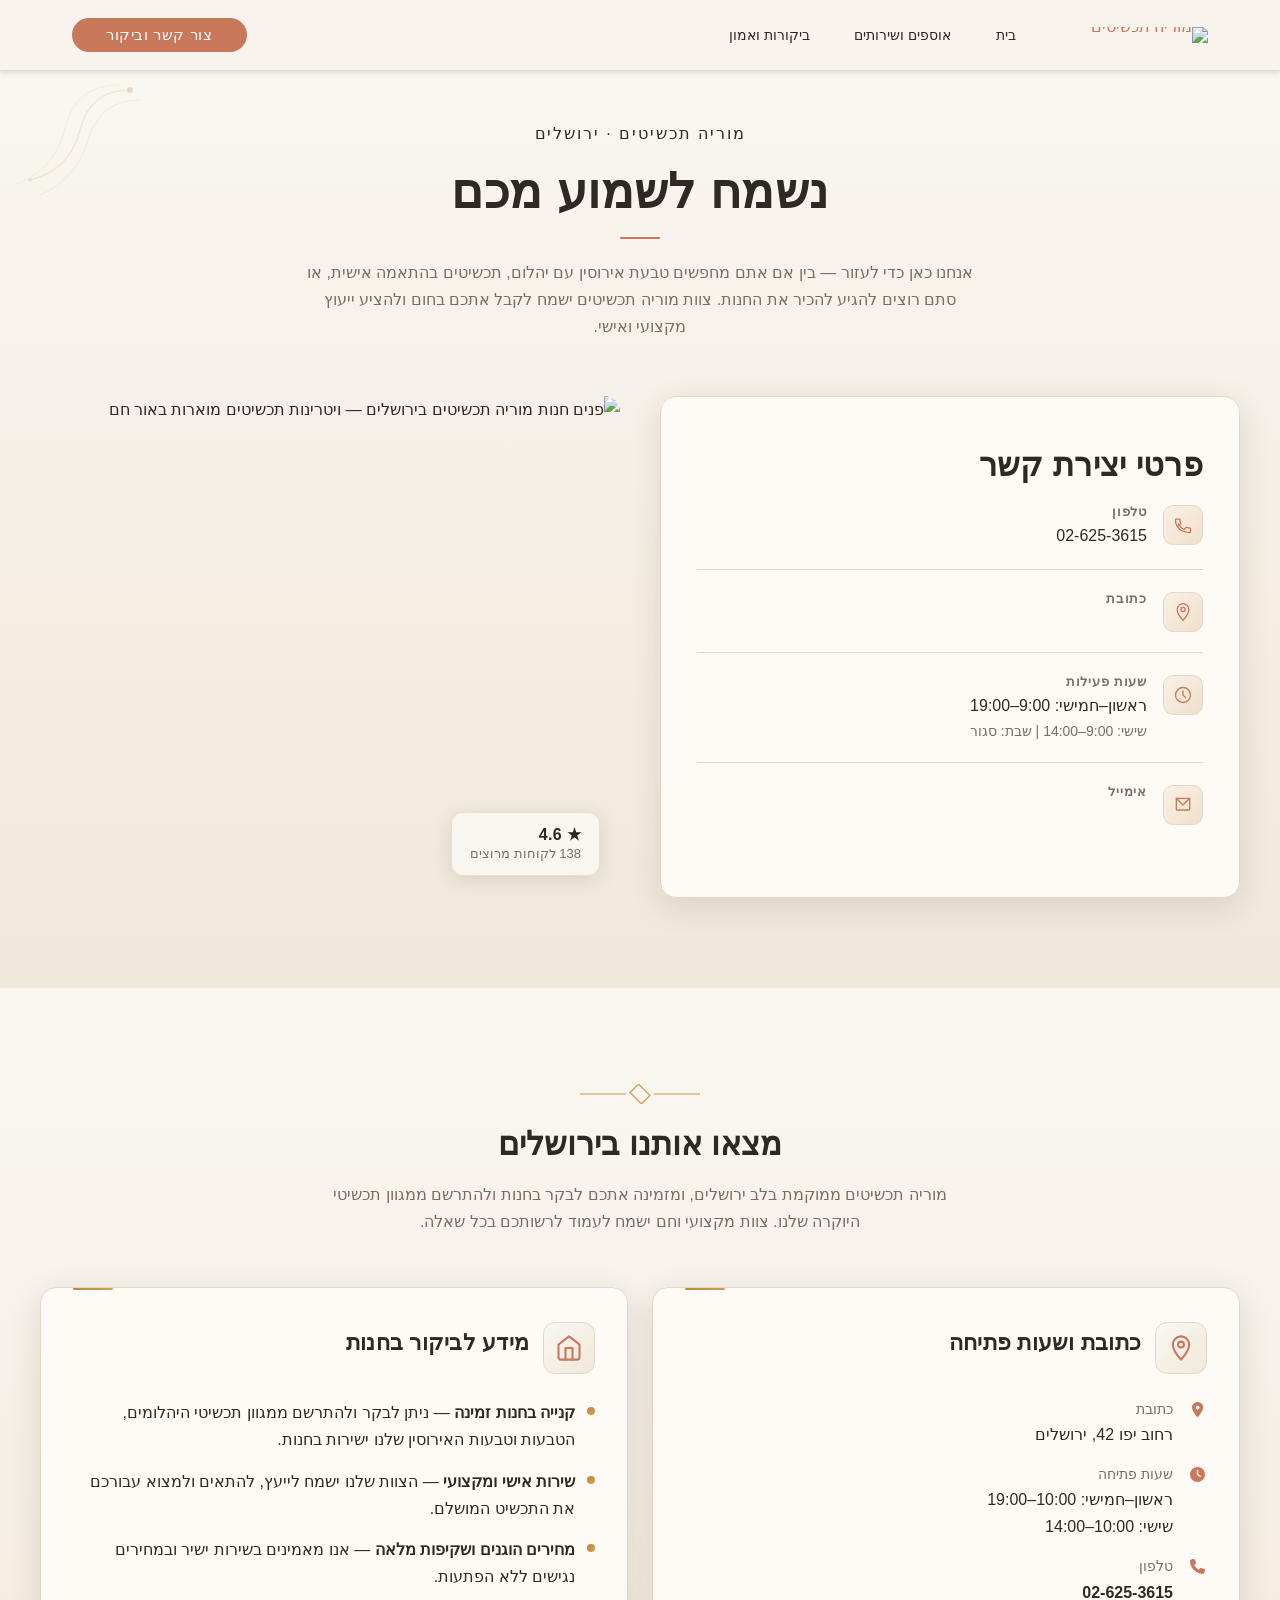
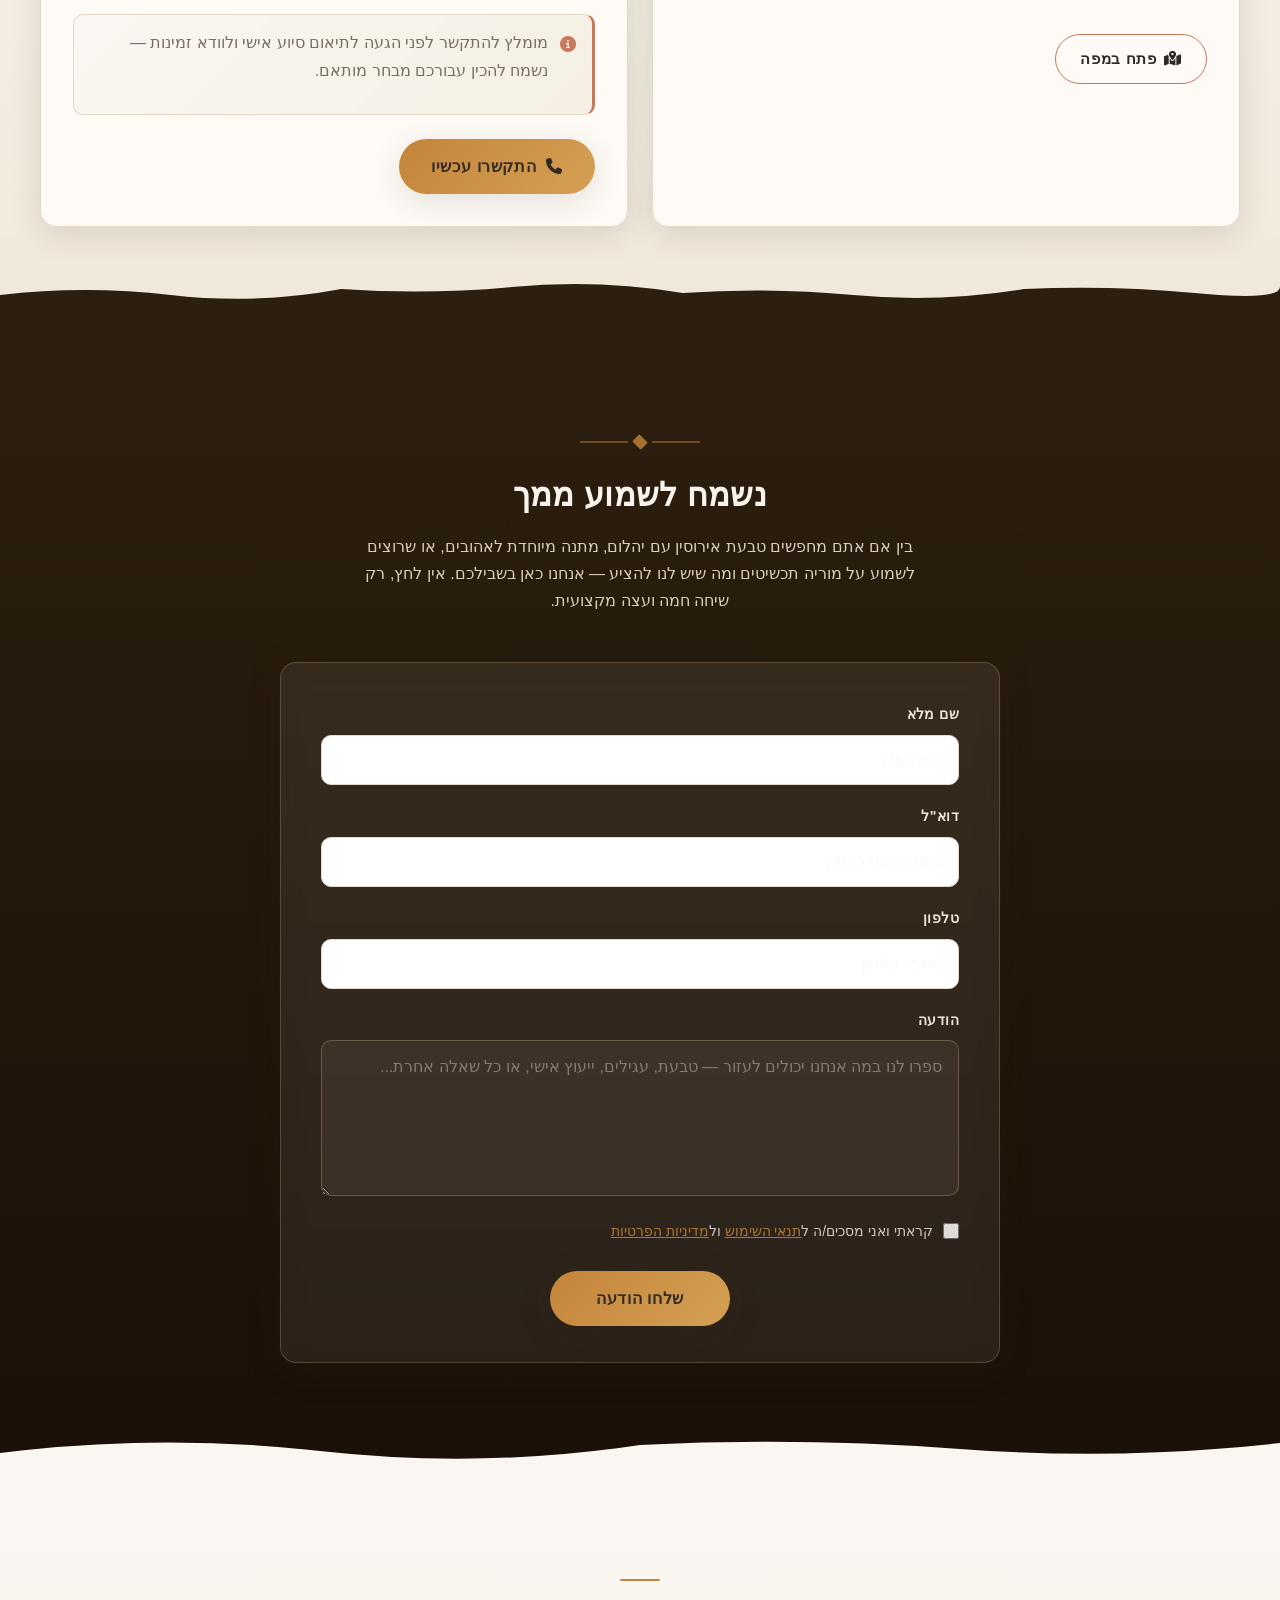
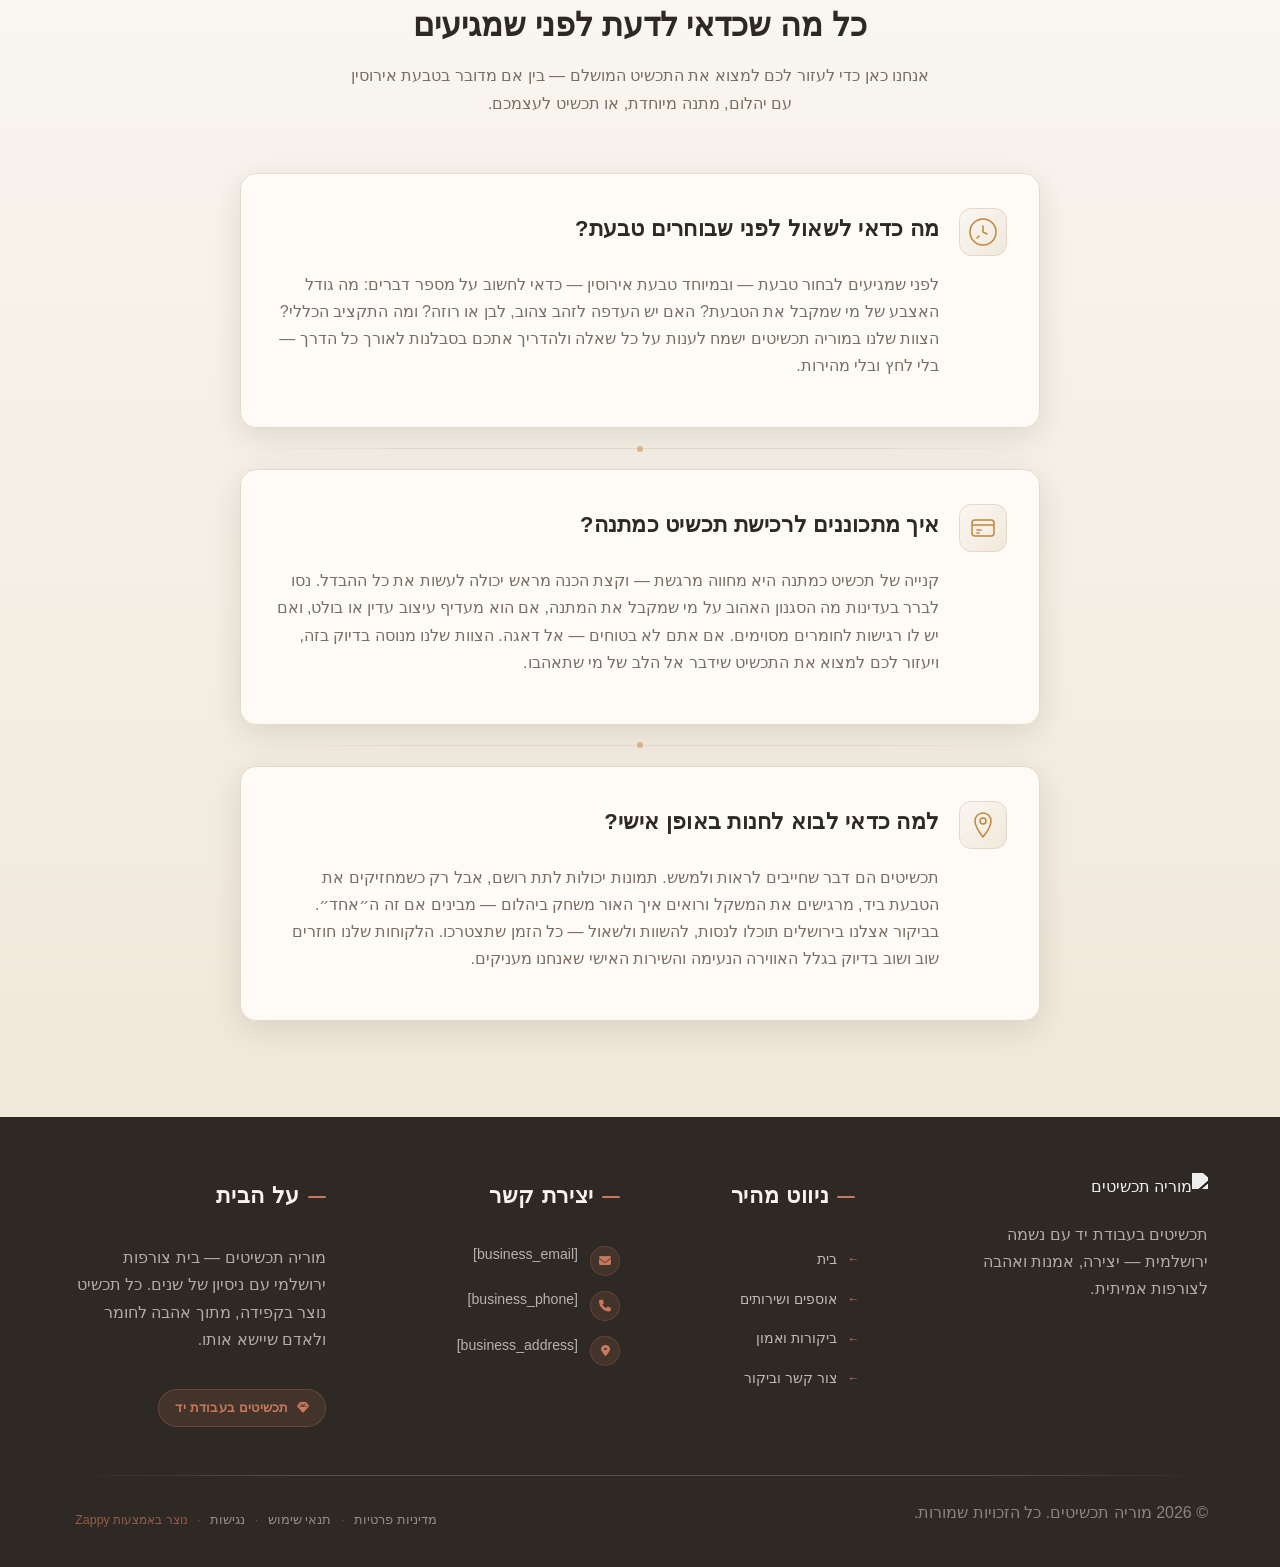
==== public/contact.html @ f74cef25 "Background sync: Progressive GitHub Sync" ====
<!doctype html><html dir="rtl" lang="he"><head><meta charset="UTF-8"><meta content="width=device-width,initial-scale=1" name="viewport"><meta content="index, follow" name="robots"><title>בואו להכיר אותנו — מוריה תכשיטים בירושלים מחכה לכם</title><meta content="מצאו אותנו בלב ירושלים ובואו לחוות שירות אישי וחם שרק מוריה תכשיטים יודעת לתת. צרו קשר לקביעת פגישה, שאלות על טבעות אירוסין עם יהלום או כל תכשיט בהתאמה אישית שחלמתם עליו." name="description"><meta content="צור קשר מוריה תכשיטים, חנות תכשיטים ירושלים, טבעות אירוסין עם יהלום, ביקור בחנות תכשיטים, מוריה תכשיטים" name="keywords"><link href="/assets/favicon.ico" rel="icon" type="image/x-icon"><link href="/assets/favicon-16x16.png" rel="icon" type="image/png" sizes="16x16"><link href="/assets/favicon-32x32.png" rel="icon" type="image/png" sizes="32x32"><link href="/assets/favicon-48x48.png" rel="icon" type="image/png" sizes="48x48"><link href="/assets/favicon-192x192.png" rel="icon" type="image/png" sizes="192x192"><link href="/assets/favicon-512x512.png" rel="icon" type="image/png" sizes="512x512"><link href="/assets/apple-touch-icon.png" rel="apple-touch-icon"><script>!function(){"use strict";var t="c2ff3dbb-0796-4b7d-b2b9-1e2165a55ee5",e="https://api.zappy5.com/api/analytics/track",a=18e5,n=2592e6,o=!0,i=!0,r=!0;var s=function(){var e="zappy_visitor_"+t,a=null;try{if(a=localStorage.getItem(e)){var o=JSON.parse(a),i=Date.now();if(i-o.created<n)return o.lastSeen=i,localStorage.setItem(e,JSON.stringify(o)),o.id}}catch(t){console.warn("Zappy Analytics: LocalStorage not available")}var r="zv_"+Date.now()+"_"+Math.random().toString(36).substr(2,9);try{localStorage.setItem(e,JSON.stringify({id:r,created:Date.now(),lastSeen:Date.now()}))}catch(t){}return r}(),c=function(){var e="zappy_session_"+t,n=null;try{if(n=sessionStorage.getItem(e)){var o=JSON.parse(n),i=Date.now();if(i-o.timestamp<a)return o.timestamp=i,sessionStorage.setItem(e,JSON.stringify(o)),o.id}}catch(t){console.warn("Zappy Analytics: SessionStorage not available")}var r="zs_"+Date.now()+"_"+Math.random().toString(36).substr(2,9);try{sessionStorage.setItem(e,JSON.stringify({id:r,timestamp:Date.now()}))}catch(t){}return r}();function l(a,n){n=n||{};var o={website_id:t,event_type:a,page_path:window.location.pathname,referrer:document.referrer||"direct",visitor_id:s,session_id:c,metadata:n};if(navigator.sendBeacon){var i=new Blob([JSON.stringify(o)],{type:"application/json"});navigator.sendBeacon(e,i)}else fetch(e,{method:"POST",headers:{"Content-Type":"application/json"},body:JSON.stringify(o),keepalive:!0}).catch(function(t){console.warn("Zappy Analytics: Failed to track event",t)})}o&&l("pageview",{title:document.title,url:window.location.href}),i&&document.addEventListener("click",function(t){var e=t.target;if("BUTTON"===e.tagName||e.closest("button")){var a="BUTTON"===e.tagName?e:e.closest("button");l("click",{element:"button",text:a.textContent.trim().substring(0,100),id:a.id||null,class:a.className||null})}else if("A"===e.tagName||e.closest("a")){var n="A"===e.tagName?e:e.closest("a");l("navigation",{element:"link",text:n.textContent.trim().substring(0,100),href:n.href,external:n.hostname!==window.location.hostname})}},!0),r&&document.addEventListener("submit",function(t){var e=t.target;l("form_submit",{form_id:e.id||null,form_name:e.name||null,form_action:e.action||null,form_method:e.method||"GET"})},!0);var d=Date.now();window.addEventListener("beforeunload",function(){l("page_unload",{time_on_page:Math.floor((Date.now()-d)/1e3),page_path:window.location.pathname})}),window.zappyAnalytics={track:l,getVisitorId:function(){return s},getSessionId:function(){return c}}}()</script><meta content="בואו להכיר אותנו — מוריה תכשיטים בירושלים מחכה לכם" property="og:title"><meta content="מצאו אותנו בלב ירושלים ובואו לחוות שירות אישי וחם שרק מוריה תכשיטים יודעת לתת. צרו קשר לקביעת פגישה, שאלות על טבעות אירוסין עם יהלום או כל תכשיט בהתאמה אישית שחלמתם עליו." property="og:description"><meta content="summary_large_image" name="twitter:card"><meta content="בואו להכיר אותנו — מוריה תכשיטים בירושלים מחכה לכם" name="twitter:title"><meta content="מצאו אותנו בלב ירושלים ובואו לחוות שירות אישי וחם שרק מוריה תכשיטים יודעת לתת. צרו קשר לקביעת פגישה, שאלות על טבעות אירוסין עם יהלום או כל תכשיט בהתאמה אישית שחלמתם עליו." name="twitter:description"><meta content="website" property="og:type"><meta content="he_IL" property="og:locale"><link href="https://cdnjs.cloudflare.com/ajax/libs/font-awesome/6.4.0/css/all.min.css" rel="stylesheet"><link href="/assets/favicon.ico" rel="icon" type="image/x-icon"><link href="/assets/favicon-16x16.png" rel="icon" type="image/png" sizes="16x16"><link href="/assets/favicon-32x32.png" rel="icon" type="image/png" sizes="32x32"><link href="/assets/favicon-48x48.png" rel="icon" type="image/png" sizes="48x48"><link href="/assets/favicon-192x192.png" rel="icon" type="image/png" sizes="192x192"><link href="/assets/favicon-512x512.png" rel="icon" type="image/png" sizes="512x512"><link href="/assets/apple-touch-icon.png" rel="apple-touch-icon"><link href="https://cdn.jsdelivr.net/npm/vanilla-cookieconsent@3/dist/cookieconsent.css" rel="stylesheet"><script src="https://cdn.jsdelivr.net/npm/vanilla-cookieconsent@3/dist/cookieconsent.umd.js"></script><script src="https://cdn.jsdelivr.net/gh/mickidum/acc_toolbar/acctoolbar/acctoolbar.min.js"></script><link href="/styles.css" rel="stylesheet"><style id="zappy-dropdown-submenu-styles">#navMenu li:has(.sub-menu),.nav-menu li:has(.sub-menu),.navbar li:has(.sub-menu),nav li:has(.sub-menu){position:relative}#navMenu .sub-menu,.nav-menu .sub-menu,.navbar .sub-menu,nav .sub-menu{display:block!important;position:absolute!important;top:100%;left:0;min-width:220px;background:#fff;border-radius:8px;box-shadow:0 8px 25px rgba(0,0,0,.15);padding:8px 0;opacity:0;visibility:hidden;transform:translateY(10px);transition:all .3s ease;z-index:1000;list-style:none;pointer-events:none}#navMenu li:hover>.sub-menu,.nav-menu li:hover>.sub-menu,.navbar li:hover>.sub-menu,nav li:hover>.sub-menu{opacity:1!important;visibility:visible!important;transform:translateY(0)!important;pointer-events:auto!important}.sub-menu li{list-style:none;margin:0;padding:0}.sub-menu a{display:block!important;padding:10px 16px!important;color:var(--text-dark,#333)!important;font-weight:500;text-decoration:none;white-space:nowrap;transition:background-color .2s}.sub-menu .zappy-nav-child>a{padding-left:28px!important;font-size:.9em!important;opacity:.85!important}[dir=rtl] .sub-menu .zappy-nav-child>a,html[lang=ar] .sub-menu .zappy-nav-child>a,html[lang=he] .sub-menu .zappy-nav-child>a{padding-left:10px!important;padding-right:28px!important}.sub-menu .zappy-nav-parent>a{font-weight:600!important}.sub-menu a:hover{background-color:#f5f5f5}[dir=rtl] .nav-menu .sub-menu,[dir=rtl] .navbar .sub-menu,[dir=rtl] nav .sub-menu,html[lang=ar] .nav-menu .sub-menu,html[lang=ar] .navbar .sub-menu,html[lang=ar] nav .sub-menu,html[lang=he] .nav-menu .sub-menu,html[lang=he] .navbar .sub-menu,html[lang=he] nav .sub-menu{left:auto!important;right:0!important}.sub-menu:empty,.sub-menu:not(:has(li)):not(:has(> a)),.sub-menu:not(:has(li:not(.zappy-hidden-menu-item))):not(:has(> a)){display:none!important;opacity:0!important;visibility:hidden!important;pointer-events:none!important}li:has(.menu-group-title):hover>.sub-menu{opacity:1!important;visibility:visible!important;transform:translateY(0)!important;pointer-events:auto!important}#navMenu>li>.menu-group-title,.nav-menu>li>.menu-group-title{display:inline-block;padding:.5rem 1rem;cursor:default;user-select:none}@media (max-width:768px){#navMenu .sub-menu,.nav-menu .sub-menu,.navbar .sub-menu,nav .sub-menu{position:static!important;transform:none!important;box-shadow:none!important;background:0 0!important;max-height:0;overflow:hidden;opacity:0;visibility:hidden;transition:max-height .3s ease,opacity .3s ease;padding:0!important;border-radius:0!important}#navMenu .sub-menu.mobile-expanded,.nav-menu .sub-menu.mobile-expanded,.navbar .sub-menu.mobile-expanded{max-height:none!important;overflow-y:visible!important;opacity:1!important;visibility:visible!important;padding:8px 0 8px 16px!important}[dir=rtl] .sub-menu.mobile-expanded,html[lang=he] .sub-menu.mobile-expanded{padding:8px 16px 8px 0!important}#navMenu li:hover>.sub-menu,.nav-menu li:hover>.sub-menu,.navbar li:hover>.sub-menu,nav li:hover>.sub-menu{opacity:0;visibility:hidden;pointer-events:none}#navMenu li>.sub-menu.mobile-expanded,.nav-menu li>.sub-menu.mobile-expanded,.navbar li>.sub-menu.mobile-expanded,nav li>.sub-menu.mobile-expanded{opacity:1!important;visibility:visible!important;pointer-events:auto!important}#navMenu li:has(.sub-menu),.nav-menu li:has(.sub-menu),.navbar li:has(.sub-menu),nav li:has(.sub-menu){display:flex!important;flex-wrap:wrap!important;align-items:center!important;position:relative!important;min-height:44px!important}#navMenu li:has(.sub-menu)>a,.nav-menu li:has(.sub-menu)>a,.navbar li:has(.sub-menu)>a,nav li:has(.sub-menu)>a{flex:1!important;min-width:0!important}#navMenu li:has(.sub-menu)>.menu-group-title,.nav-menu li:has(.sub-menu)>.menu-group-title,.navbar li:has(.sub-menu)>.menu-group-title,nav li:has(.sub-menu)>.menu-group-title{flex:1!important;min-width:0!important;padding:0!important;line-height:inherit!important}#navMenu li:has(.sub-menu)>.sub-menu,.nav-menu li:has(.sub-menu)>.sub-menu,.navbar li:has(.sub-menu)>.sub-menu,nav li:has(.sub-menu)>.sub-menu{flex-basis:100%!important;width:100%!important}#navMenu li:has(.sub-menu)>a [class*=arrow],#navMenu li:has(.sub-menu)>a [class*=chevron],.nav-menu li:has(.sub-menu)>a .fa-angle-down,.nav-menu li:has(.sub-menu)>a .fa-chevron-down,.nav-menu li:has(.sub-menu)>a [class*=arrow],.nav-menu li:has(.sub-menu)>a [class*=chevron],nav li:has(.sub-menu)>a [class*=arrow],nav li:has(.sub-menu)>a [class*=chevron]{display:none!important;visibility:hidden!important}.mobile-submenu-toggle{display:flex!important;align-items:center!important;justify-content:center!important;width:44px!important;height:auto!important;background:0 0!important;border:none!important;cursor:pointer!important;color:var(--text-dark)!important;position:static!important;flex-shrink:0!important;align-self:stretch!important;z-index:2!important;padding:0!important;margin:0!important}.mobile-submenu-toggle::after{content:''!important;width:0!important;height:0!important;border-left:6px solid transparent!important;border-right:6px solid transparent!important;border-top:7px solid currentColor!important;transition:transform .3s ease!important}.mobile-submenu-toggle.expanded::after{transform:rotate(180deg)!important}.sub-menu a{padding:10px 0!important;display:block!important;color:var(--text-dark)!important;white-space:normal!important}.sub-menu .zappy-nav-child>a{padding-left:28px!important;font-size:.9em!important;opacity:.85!important}[dir=rtl] .sub-menu .zappy-nav-child>a,html[lang=ar] .sub-menu .zappy-nav-child>a,html[lang=he] .sub-menu .zappy-nav-child>a{padding-left:0!important;padding-right:28px!important}.sub-menu .zappy-nav-parent>a{font-weight:600!important}#navMenu.active,.nav-menu.active{max-width:100vw!important;overflow-x:hidden!important;box-sizing:border-box!important}.navbar .sub-menu li a,.zappy-products-dropdown .sub-menu a,nav.navbar .sub-menu li a{color:var(--text-dark)!important}}@media (min-width:769px){.mobile-submenu-toggle{display:none!important}}</style><style id="zappy-widget-visibility">html[dir=rtl] .whatsapp-float{right:20px!important;left:auto!important}html:not([dir]) .whatsapp-float,html[dir=ltr] .whatsapp-float{left:20px!important;right:auto!important}html[dir=rtl] #mic-access-tool-general-button,html[dir=rtl] #mic-init-access-tool #mic-access-tool-general-button,html[dir=rtl] #mic-init-access-tool .mic-access-tool-general-button,html[dir=rtl] ._access-icon,html[dir=rtl] .mic-access-tool-general-button{left:20px!important;right:auto!important}html:not([dir]) #mic-access-tool-general-button,html:not([dir]) #mic-init-access-tool #mic-access-tool-general-button,html:not([dir]) #mic-init-access-tool .mic-access-tool-general-button,html:not([dir]) ._access-icon,html:not([dir]) .mic-access-tool-general-button,html[dir=ltr] #mic-access-tool-general-button,html[dir=ltr] #mic-init-access-tool #mic-access-tool-general-button,html[dir=ltr] #mic-init-access-tool .mic-access-tool-general-button,html[dir=ltr] ._access-icon,html[dir=ltr] .mic-access-tool-general-button{right:20px!important;left:auto!important}@media (max-width:768px){.whatsapp-float{display:flex!important}}@media (min-width:769px){.whatsapp-float{display:flex!important}}@media (max-width:768px){#mic-access-tool-general-button,#mic-init-access-tool #mic-access-tool-general-button,#mic-init-access-tool .mic-access-tool-general-button,._access-icon,.mic-access-tool-general-button{display:flex!important;visibility:visible!important;opacity:1!important;pointer-events:auto!important}#mic-access-tool-box.opened-mic-access-tool,#mic-init-access-tool #mic-access-tool-box.opened-mic-access-tool,.mic-access-tool-box.opened-mic-access-tool{visibility:visible!important;opacity:1!important;pointer-events:auto!important}}@media (min-width:769px){#mic-access-tool-general-button,#mic-init-access-tool #mic-access-tool-general-button,#mic-init-access-tool .mic-access-tool-general-button,._access-icon,.mic-access-tool-general-button{display:flex!important;visibility:visible!important;opacity:1!important;pointer-events:auto!important}#mic-access-tool-box.opened-mic-access-tool,#mic-init-access-tool #mic-access-tool-box.opened-mic-access-tool,.mic-access-tool-box.opened-mic-access-tool{visibility:visible!important;opacity:1!important;pointer-events:auto!important}}</style></head><body><nav class="navbar" dir="rtl"><button class="mobile-toggle" aria-label="Menu" id="mobileToggle"><svg viewBox="0 0 24 24" fill="none" height="24" width="24" class="hamburger-icon"><path d="M3 12h18M3 6h18M3 18h18" stroke="currentColor" stroke-width="2" stroke-linecap="round"></path></svg> <svg viewBox="0 0 24 24" fill="none" height="24" width="24" class="close-icon" style="display:none"><path d="M18 6L6 18M6 6l12 12" stroke="currentColor" stroke-width="2" stroke-linecap="round"></path></svg></button> <button class="phone-header-btn" aria-label="Call" data-phone="[business_phone]"><svg viewBox="0 0 24 24" fill="currentColor" height="20" width="20"><path d="M22 16.92v3a2 2 0 0 1-2.18 2 19.79 19.79 0 0 1-8.63-3.07 19.5 19.5 0 0 1-6-6 19.79 19.79 0 0 1-3.07-8.67A2 2 0 0 1 4.11 2h3a2 2 0 0 1 2 1.72 12.84 12.84 0 0 0 .7 2.81 2 2 0 0 1-.45 2.11L8.09 9.91a16 16 0 0 0 6 6l1.27-1.27a2 2 0 0 1 2.11-.45 12.84 12.84 0 0 0 2.81.7A2 2 0 0 1 22 16.92z"></path></svg></button><div class="nav-container"><div class="nav-right-group"><div class="nav-brand"><a href="/" class="logo-link"><img alt="מוריה תכשיטים" class="logo" src="/assets/site----------------image-1.webp"></a></div><ul class="nav-menu" id="navMenu"><li><a href="/">בית</a></li><li><a href="/collections-services">אוספים ושירותים</a></li><li><a href="/reviews-trust">ביקורות ואמון</a></li></ul></div><div class="nav-cta-container"><a href="/contact" class="nav-cta-btn">צור קשר וביקור</a></div></div></nav><script>window.addEventListener("load",function(){const e=document.querySelector(".navbar, nav, header");if(!e)return void console.log("[Navbar] Navbar element not found");let t=document.getElementById("mobileToggle")||document.querySelector(".mobile-toggle")||document.querySelector(".hamburger")||document.querySelector(".hamburger-menu")||document.querySelector(".menu-toggle")||document.querySelector(".burger-menu")||document.querySelector('[aria-label="Menu"]')||document.querySelector('[aria-label="תפריט"]');const n=document.querySelector(".phone-header-btn"),o=window.getComputedStyle(e);let r=o.backgroundColor;if(console.log("[Navbar] Initial navbar background:",r),"transparent"===r||"rgba(0, 0, 0, 0)"===r||r.startsWith("rgba")&&r.includes(", 0)")){const e=o.backgroundImage;if(e&&"none"!==e)console.log("[Navbar] Navbar has background image/gradient, using dark text"),r="rgb(240, 240, 240)";else{const e=window.getComputedStyle(document.body).backgroundColor;console.log("[Navbar] Navbar transparent, using body background:",e),r=e}}const a=r.match(/\d+/g);if(a&&a.length>=3){const e=(.299*parseInt(a[0])+.587*parseInt(a[1])+.114*parseInt(a[2]))/255;console.log("[Navbar] Mobile button colors preserved from Claude CSS (luminance:",e.toFixed(2)+")");const o=document.createElement("style");o.id="zappy-mobile-nav-fix";document.documentElement.lang;document.documentElement.dir,o.textContent='\n        /* Hide mobile buttons on desktop, show only on mobile */\n        @media (min-width: 769px) {\n          .mobile-toggle,\n          .phone-header-btn {\n            display: none !important;\n          }\n        }\n        \n        /* Show and position mobile buttons correctly on mobile */\n        @media (max-width: 768px) {\n          .navbar,\n          nav.navbar {\n            min-height: 70px !important;\n          }\n\n          .mobile-toggle,\n          .phone-header-btn {\n            position: absolute !important;\n            top: 0 !important;\n            bottom: 0 !important;\n            margin-top: auto !important;\n            margin-bottom: auto !important;\n            z-index: 1001 !important;\n            display: flex !important;\n            align-items: center !important;\n            justify-content: center !important;\n            width: 36px !important;\n            height: 36px !important;\n            border-radius: 50% !important;\n            border: none !important;\n            cursor: pointer !important;\n            padding: 6px !important;\n            background: none !important;\n            color: var(--nav-text, var(--text-dark)) !important;\n            touch-action: manipulation !important;\n            -webkit-tap-highlight-color: transparent !important;\n          }\n\n          html[data-zappy-site-type="ecommerce"] .phone-header-btn,\n          body[data-zappy-site-type="ecommerce"] .phone-header-btn,\n          html[data-zappy-site-type="ecommerce"] header .phone-header-btn,\n          html[data-zappy-site-type="ecommerce"] nav .phone-header-btn {\n            display: none !important;\n            visibility: hidden !important;\n            width: 0 !important;\n            height: 0 !important;\n            min-width: 0 !important;\n            overflow: hidden !important;\n          }\n          \n          /* LTR positioning (default): hamburger LEFT, phone RIGHT */\n          html:not([dir="rtl"]):not([lang="he"]):not([lang="ar"]) .mobile-toggle,\n          html[dir="ltr"] .mobile-toggle {\n            left: 12px !important;\n            right: auto !important;\n          }\n          html:not([dir="rtl"]):not([lang="he"]):not([lang="ar"]) .phone-header-btn,\n          html[dir="ltr"] .phone-header-btn {\n            right: 12px !important;\n            left: auto !important;\n          }\n          \n          /* RTL positioning: hamburger RIGHT, phone LEFT */\n          html[dir="rtl"] .mobile-toggle,\n          html[lang="he"] .mobile-toggle,\n          html[lang="ar"] .mobile-toggle {\n            right: 12px !important;\n            left: auto !important;\n          }\n          html[dir="rtl"] .phone-header-btn,\n          html[lang="he"] .phone-header-btn,\n          html[lang="ar"] .phone-header-btn {\n            left: 12px !important;\n            right: auto !important;\n          }\n          \n          /* CRITICAL: Ensure nav-container has min-height on mobile */\n          /* All children are positioned absolutely/fixed on mobile, so height:auto collapses to 0 */\n          .nav-container {\n            min-height: 70px !important;\n            position: relative !important;\n          }\n          \n          /* Ensure SVG icons are properly sized and inherit color */\n          .mobile-toggle svg,\n          .phone-header-btn svg {\n            width: 24px !important;\n            height: 24px !important;\n            /* Don\'t force display - let JavaScript control hamburger/close toggle */\n          }\n          \n          /* Reset nav-cta-container on mobile - remove desktop box-shadow/padding */\n          /* that creates a visible ghost box when CTA button is hidden */\n          .nav-cta-container {\n            box-shadow: none !important;\n            padding: 0 !important;\n          }\n          \n          /* Hide nav-cta-container entirely on mobile when there\'s no lang-switcher */\n          /* (only the CTA button is inside, and it\'s hidden on mobile) */\n          .nav-cta-container:not(:has(.lang-switcher)) {\n            display: none !important;\n          }\n          \n          /* CRITICAL: Prevent hero image fade gradient from bleeding over headline text */\n          /* The .image-fade-gradient has bottom: -30px (extends below parent) */\n          /* On mobile stacked layout, this overlaps the h1 text below the image */\n          .hero-image-column {\n            overflow: hidden !important;\n          }\n          .image-fade-gradient {\n            bottom: 0 !important;\n          }\n          \n          /* Hide desktop language switcher on mobile - hamburger menu handles it */\n          /* High specificity to override stored CSS */\n          .lang-switcher,\n          .nav-cta-container .lang-switcher,\n          .nav-container .lang-switcher,\n          .navbar .lang-switcher,\n          .navbar .nav-cta-container .lang-switcher {\n            display: none !important;\n          }\n        }\n      ';const r=document.getElementById("zappy-mobile-nav-fix");r&&r.remove(),document.head.appendChild(o),console.log("[Navbar] Critical CSS injected for mobile nav positioning");const i=window.innerWidth<=768;if(t){const e=t.querySelector(".hamburger-icon"),n=t.querySelector(".close-icon");e&&(e.style.setProperty("width","24px","important"),e.style.setProperty("height","24px","important"),e.style.setProperty("display","block","important")),n&&(n.style.setProperty("width","24px","important"),n.style.setProperty("height","24px","important"),n.style.setProperty("display","none","important")),i?(t.style.setProperty("position","absolute","important"),t.style.setProperty("top","0","important"),t.style.setProperty("bottom","0","important"),t.style.setProperty("margin-top","auto","important"),t.style.setProperty("margin-bottom","auto","important"),t.style.setProperty("z-index","1001","important"),t.style.removeProperty("left"),t.style.removeProperty("right"),console.log("[Navbar] Mobile toggle positioning applied (mobile viewport)")):(t.style.removeProperty("position"),t.style.removeProperty("top"),t.style.removeProperty("transform"),t.style.removeProperty("z-index"),t.style.removeProperty("left"),t.style.removeProperty("right"),console.log("[Navbar] Desktop viewport - cleared mobile toggle inline positioning"))}if(n){const e=n.querySelector("svg");e&&(e.style.width="24px",e.style.height="24px",e.setAttribute("width","24"),e.setAttribute("height","24")),i?(n.style.setProperty("position","absolute","important"),n.style.setProperty("top","0","important"),n.style.setProperty("bottom","0","important"),n.style.setProperty("margin-top","auto","important"),n.style.setProperty("margin-bottom","auto","important"),n.style.setProperty("z-index","1001","important"),n.style.removeProperty("left"),n.style.removeProperty("right"),console.log("[Navbar] Phone button positioning applied (mobile viewport)")):(n.style.removeProperty("position"),n.style.removeProperty("top"),n.style.removeProperty("transform"),n.style.removeProperty("z-index"),n.style.removeProperty("left"),n.style.removeProperty("right"),console.log("[Navbar] Desktop viewport - cleared phone button inline positioning"))}}else console.log("[Navbar] Could not parse background color:",r);t=document.getElementById("mobileToggle")||document.querySelector(".mobile-toggle")||document.querySelector(".hamburger")||document.querySelector(".hamburger-menu")||document.querySelector(".menu-toggle")||document.querySelector(".burger-menu")||document.querySelector('[aria-label="Menu"]')||document.querySelector('[aria-label="תפריט"]');const i=document.getElementById("navMenu")||document.querySelector(".nav-menu")||document.querySelector(".nav-links")||document.querySelector("nav ul:not(.submenu)");if(!t||!i)return void console.log("[Navbar] Mobile toggle or menu not found:",{toggle:!!t,menu:!!i});i.id||(i.id="navMenu"),console.log("[Navbar] Initializing mobile menu...");const l=t.cloneNode(!0);t.parentNode.replaceChild(l,t);var s=0;function p(e){var t=Date.now();t-s<300||(s=t,function(e){e.preventDefault(),e.stopPropagation();const t=l.querySelector(".hamburger-icon"),n=l.querySelector(".close-icon");i.classList.contains("active")?(i.classList.remove("active"),t&&t.style.setProperty("display","block","important"),n&&n.style.setProperty("display","none","important"),document.body.style.overflow="",console.log("[Navbar] Menu closed")):(i.classList.add("active"),t&&t.style.setProperty("display","none","important"),n&&n.style.setProperty("display","block","important"),document.body.style.overflow="hidden",console.log("[Navbar] Menu opened"))}(e))}l.addEventListener("click",p),l.addEventListener("touchend",p),i.querySelectorAll("a").forEach(function(e){e.addEventListener("click",function(){if("#"===this.getAttribute("href"))return;const e=l.querySelector(".hamburger-icon"),t=l.querySelector(".close-icon");i.classList.remove("active"),e&&e.style.setProperty("display","block","important"),t&&t.style.setProperty("display","none","important"),document.body.style.overflow="",console.log("[Navbar] Menu closed (link clicked)")})});var m=i.querySelectorAll(".dropdown-toggle");m.forEach(function(e){e.addEventListener("click",function(e){e.preventDefault(),e.stopPropagation();var t=this.closest(".nav-dropdown");t&&(t.parentNode.querySelectorAll(".nav-dropdown.open").forEach(function(e){e!==t&&e.classList.remove("open")}),t.classList.toggle("open"),console.log("[Navbar] Dropdown toggled:",t.classList.contains("open")?"open":"closed"))})}),document.addEventListener("click",function(e){e.target.closest(".nav-dropdown")||document.querySelectorAll(".nav-dropdown.open").forEach(function(e){e.classList.remove("open")})}),console.log("[Navbar] Dropdown handlers initialized for "+m.length+" dropdowns"),n&&n.addEventListener("click",function(){const e=document.querySelectorAll('a[href^="tel:"]'),t=e.length>0?e[0].getAttribute("href").replace("tel:",""):"[business_phone]";window.location.href="tel:"+t,console.log("[Navbar] Phone button clicked")}),console.log("[Navbar] Mobile menu initialized successfully")})</script><main><section class="contact-contact-intro-section" data-layout-spec="צור קשר וביקור-contact-intro" dir="rtl"><div class="ccis-corner-flourish" aria-hidden="true"><svg viewBox="0 0 140 140" fill="none" height="140" width="140" xmlns="http://www.w3.org/2000/svg" aria-hidden="true" data-no-icon-edit="true"><path d="M130,10 Q90,10 80,50 Q70,90 30,100" stroke="#D4A055" stroke-width="1.5" fill="none" opacity="0.18"></path><path d="M120,5 Q75,5 65,48 Q55,90 15,105" stroke="#D4A055" stroke-width="1" fill="none" opacity="0.12"></path><path d="M140,20 Q100,20 88,60 Q76,100 40,115" stroke="#C4843A" stroke-width="1" fill="none" opacity="0.1"></path><circle cx="130" cy="10" r="3" fill="#C4843A" opacity="0.25"></circle><circle cx="30" cy="100" r="2" fill="#D4A055" opacity="0.2"></circle></svg></div><div class="ccis-container"><div class="ccis-header"><p class="ccis-label">מוריה תכשיטים · ירושלים</p><h1 class="ccis-title">נשמח לשמוע מכם</h1><div class="ccis-accent-bar" aria-hidden="true"></div><p class="ccis-subtitle">אנחנו כאן כדי לעזור — בין אם אתם מחפשים טבעת אירוסין עם יהלום, תכשיטים בהתאמה אישית, או סתם רוצים להגיע להכיר את החנות. צוות מוריה תכשיטים ישמח לקבל אתכם בחום ולהציע ייעוץ מקצועי ואישי.</p></div><div class="ccis-two-col"><div class="ccis-info-card"><h2 class="ccis-info-title">פרטי יצירת קשר</h2><ul class="ccis-contact-list"><li class="ccis-contact-item"><span class="ccis-icon-wrap" aria-hidden="true"><svg viewBox="0 0 24 24" fill="none" height="20" width="20" xmlns="http://www.w3.org/2000/svg" data-element-type="icon" data-icon-type="svg"><path d="M6.62 10.79a15.05 15.05 0 006.59 6.59l2.2-2.2a1 1 0 011.01-.24 11.47 11.47 0 003.58.57 1 1 0 011 1V20a1 1 0 01-1 1C9.61 21 3 14.39 3 6a1 1 0 011-1h3.5a1 1 0 011 1c0 1.25.2 2.45.57 3.58a1 1 0 01-.25 1.01l-2.2 2.2z" stroke="currentColor" stroke-width="1.6" stroke-linecap="round" stroke-linejoin="round"></path></svg></span><div class="ccis-contact-content"><span class="ccis-contact-label">טלפון</span> <a href="tel:026253615" class="ccis-contact-value">02-625-3615</a></div></li><li class="ccis-contact-item"><span class="ccis-icon-wrap" aria-hidden="true"><svg viewBox="0 0 24 24" fill="none" height="20" width="20" xmlns="http://www.w3.org/2000/svg" data-element-type="icon" data-icon-type="svg"><path d="M12 2C8.13 2 5 5.13 5 9c0 5.25 7 13 7 13s7-7.75 7-13c0-3.87-3.13-7-7-7z" stroke="currentColor" stroke-width="1.6" stroke-linecap="round" stroke-linejoin="round"></path><circle cx="12" cy="9" r="2.5" stroke="currentColor" stroke-width="1.6"></circle></svg></span><div class="ccis-contact-content"><span class="ccis-contact-label">כתובת</span></div></li><li class="ccis-contact-item"><span class="ccis-icon-wrap" aria-hidden="true"><svg viewBox="0 0 24 24" fill="none" height="20" width="20" xmlns="http://www.w3.org/2000/svg" data-element-type="icon" data-icon-type="svg"><circle cx="12" cy="12" r="9" stroke="currentColor" stroke-width="1.6"></circle><path d="M12 7v5l3 3" stroke="currentColor" stroke-width="1.6" stroke-linecap="round" stroke-linejoin="round"></path></svg></span><div class="ccis-contact-content"><span class="ccis-contact-label">שעות פעילות</span> <span class="ccis-contact-value">ראשון–חמישי: 9:00–19:00</span> <span class="ccis-contact-sub">שישי: 9:00–14:00 | שבת: סגור</span></div></li><li class="ccis-contact-item"><span class="ccis-icon-wrap" aria-hidden="true"><svg viewBox="0 0 24 24" fill="none" height="20" width="20" xmlns="http://www.w3.org/2000/svg" data-element-type="icon" data-icon-type="svg"><path d="M4 4h16v13a1 1 0 01-1 1H5a1 1 0 01-1-1V4z" stroke="currentColor" stroke-width="1.6" stroke-linecap="round" stroke-linejoin="round"></path><path d="M4 4l8 8 8-8" stroke="currentColor" stroke-width="1.6" stroke-linecap="round" stroke-linejoin="round"></path></svg></span><div class="ccis-contact-content"><span class="ccis-contact-label">אימייל</span></div></li></ul><div class="ccis-social-row"></div></div><div class="ccis-image-col"><div class="ccis-image-wrap"><img alt="פנים חנות מוריה תכשיטים בירושלים — ויטרינות תכשיטים מוארות באור חם" class="ccis-store-image" src="/assets/site-contact-contact-intro-image-1.webp" data-context="Warm interior of a Jerusalem jewelry store, מוריה תכשיטים, showing elegant glass display cases with diamond rings and gold jewelry, soft warm lighting, wooden accents, inviting atmosphere, professional jewelry store interior, intimate boutique feel, Jerusalem old city charm" data-placeholder="contact-contact-intro-image-1" height="750" width="600"><div class="ccis-image-badge"><span class="ccis-badge-stars">★ 4.6</span> <span class="ccis-badge-text">138 לקוחות מרוצים</span></div></div></div></div></div><div class="ccis-divider-wrapper"><svg viewBox="0 0 1200 70" xmlns="http://www.w3.org/2000/svg" aria-hidden="true" data-no-icon-edit="true" preserveAspectRatio="none"><path d="M0,70 L0,35 Q100,20 200,35 T400,28 Q500,22 600,35 T800,30 Q900,20 1000,35 T1200,28 L1200,70 Z" fill="#F0E8DA"></path></svg></div></section><section class="contact-location-section" data-layout-spec="צור קשר וביקור-location" dir="rtl"><div class="cls-container"><div class="cls-header"><div class="cls-diamond-divider" aria-hidden="true"><svg viewBox="0 0 120 20" fill="none" height="20" width="120" xmlns="http://www.w3.org/2000/svg" aria-hidden="true" data-no-icon-edit="true"><line opacity="0.6" stroke="#C4843A" stroke-width="1.5" x1="0" x2="46" y1="10" y2="10"></line><rect height="12" width="16" x="52" y="4" fill="none" opacity="0.7" transform="rotate(45 60 10)" stroke="#C4843A" stroke-width="1.5"></rect><line opacity="0.6" stroke="#C4843A" stroke-width="1.5" x1="74" x2="120" y1="10" y2="10"></line></svg></div><h2 class="cls-title">מצאו אותנו בירושלים</h2><p class="cls-subtitle">מוריה תכשיטים ממוקמת בלב ירושלים, ומזמינה אתכם לבקר בחנות ולהתרשם ממגוון תכשיטי היוקרה שלנו. צוות מקצועי וחם ישמח לעמוד לרשותכם בכל שאלה.</p></div><div class="cls-cards-grid"><article class="cls-card cls-card-address"><div class="cls-card-accent-line" aria-hidden="true"></div><div class="cls-card-icon-row"><div class="cls-icon-wrap"><svg viewBox="0 0 24 24" fill="none" height="28" width="28" xmlns="http://www.w3.org/2000/svg" data-element-type="icon" data-icon-type="svg" aria-hidden="true" stroke="currentColor" stroke-linecap="round" stroke-linejoin="round" stroke-width="1.8"><path d="M12 2C8.13 2 5 5.13 5 9c0 5.25 7 13 7 13s7-7.75 7-13c0-3.87-3.13-7-7-7z"></path><circle cx="12" cy="9" r="2.5"></circle></svg></div><h3 class="cls-card-title">כתובת ושעות פתיחה</h3></div><div class="cls-info-list"><div class="cls-info-item"><i class="fa-solid cls-info-icon fa-location-dot" aria-hidden="true"></i><div class="cls-info-content"><span class="cls-info-label">כתובת</span> <span class="cls-info-value">רחוב יפו 42, ירושלים</span></div></div><div class="cls-info-item"><i class="fa-solid cls-info-icon fa-clock" aria-hidden="true"></i><div class="cls-info-content"><span class="cls-info-label">שעות פתיחה</span> <span class="cls-info-value">ראשון–חמישי: 10:00–19:00</span> <span class="cls-info-value">שישי: 10:00–14:00</span></div></div><div class="cls-info-item"><i class="fa-solid cls-info-icon fa-phone" aria-hidden="true"></i><div class="cls-info-content"><span class="cls-info-label">טלפון</span> <a href="tel:026253615" class="cls-info-link">02-625-3615</a></div></div></div><a href="https://maps.google.com/?q=יפו+42+ירושלים" class="cls-map-btn" target="_blank" rel="noopener noreferrer"><i class="fa-solid fa-map-location-dot" aria-hidden="true"></i> <span>פתח במפה</span></a></article><article class="cls-card cls-card-visit"><div class="cls-card-accent-line" aria-hidden="true"></div><div class="cls-card-icon-row"><div class="cls-icon-wrap"><svg viewBox="0 0 24 24" fill="none" height="28" width="28" xmlns="http://www.w3.org/2000/svg" data-element-type="icon" data-icon-type="svg" aria-hidden="true" stroke="currentColor" stroke-linecap="round" stroke-linejoin="round" stroke-width="1.8"><path d="M3 9l9-7 9 7v11a2 2 0 0 1-2 2H5a2 2 0 0 1-2-2z"></path><polyline points="9 22 9 12 15 12 15 22"></polyline></svg></div><h3 class="cls-card-title">מידע לביקור בחנות</h3></div><ul class="cls-visit-list"><li class="cls-visit-item"><span class="cls-visit-bullet" aria-hidden="true"></span> <span><strong>קנייה בחנות זמינה</strong> — ניתן לבקר ולהתרשם ממגוון תכשיטי היהלומים, הטבעות וטבעות האירוסין שלנו ישירות בחנות.</span></li><li class="cls-visit-item"><span class="cls-visit-bullet" aria-hidden="true"></span> <span><strong>שירות אישי ומקצועי</strong> — הצוות שלנו ישמח לייעץ, להתאים ולמצוא עבורכם את התכשיט המושלם.</span></li><li class="cls-visit-item"><span class="cls-visit-bullet" aria-hidden="true"></span> <span><strong>מחירים הוגנים ושקיפות מלאה</strong> — אנו מאמינים בשירות ישיר ובמחירים נגישים ללא הפתעות.</span></li></ul><div class="cls-call-note"><div class="cls-call-note-icon" aria-hidden="true"><i class="fa-solid fa-circle-info"></i></div><p class="cls-call-note-text">מומלץ להתקשר לפני הגעה לתיאום סיוע אישי ולוודא זמינות — נשמח להכין עבורכם מבחר מותאם.</p></div><a href="tel:026253615" class="cls-phone-btn"><i class="fa-solid fa-phone" aria-hidden="true"></i> <span>התקשרו עכשיו</span></a></article></div></div><div class="cls-divider-wrapper"><svg viewBox="0 0 1200 70" xmlns="http://www.w3.org/2000/svg" aria-hidden="true" data-no-icon-edit="true" preserveAspectRatio="none"><path d="M0,70 L0,28 Q80,18 160,28 T320,22 Q400,28 480,20 T640,26 Q720,20 800,28 T960,22 Q1040,18 1120,26 T1200,20 L1200,70 Z" fill="#2C1F0E"></path></svg></div></section><section class="contact-form-section" data-layout-spec="צור קשר וביקור-form" dir="rtl"><div class="contact-form-section__container"><div class="contact-form-section__header"><span class="contact-form-section__diamond-divider" aria-hidden="true"><svg viewBox="0 0 120 18" fill="none" height="18" width="120" xmlns="http://www.w3.org/2000/svg" aria-hidden="true" data-no-icon-edit="true"><line opacity="0.6" stroke="#C4843A" stroke-width="1.5" x1="0" x2="48" y1="9" y2="9"></line><rect height="10" width="12" x="54" y="4" fill="#C4843A" opacity="0.8" transform="rotate(45 60 9)" rx="1"></rect><line opacity="0.6" stroke="#C4843A" stroke-width="1.5" x1="72" x2="120" y1="9" y2="9"></line></svg></span><h2 class="contact-form-section__title">נשמח לשמוע ממך</h2><p class="contact-form-section__subtitle">בין אם אתם מחפשים טבעת אירוסין עם יהלום, מתנה מיוחדת לאהובים, או שרוצים לשמוע על מוריה תכשיטים ומה שיש לנו להציע — אנחנו כאן בשבילכם. אין לחץ, רק שיחה חמה ועצה מקצועית.</p></div><div class="contact-form-section__card"><form class="contact-form" novalidate=""><div class="contact-form-section__field-group"><label class="contact-form-section__label" for="cf-name">שם מלא</label> <input class="contact-form-section__input" name="name" type="text" id="cf-name" placeholder="השם שלך" required=""></div><div class="contact-form-section__field-group"><label class="contact-form-section__label" for="cf-email">דוא"ל</label> <input class="contact-form-section__input" name="email" type="email" id="cf-email" placeholder="כתובת המייל שלך" required=""></div><div class="contact-form-section__field-group"><label class="contact-form-section__label" for="cf-phone">טלפון</label> <input class="contact-form-section__input" name="phone" type="tel" id="cf-phone" placeholder="מספר טלפון"></div><div class="contact-form-section__field-group"><label class="contact-form-section__label" for="cf-message">הודעה</label> <textarea class="contact-form-section__input contact-form-section__textarea" id="cf-message" name="message" placeholder="ספרו לנו במה אנחנו יכולים לעזור — טבעת, עגילים, ייעוץ אישי, או כל שאלה אחרת..." required="" rows="5"></textarea></div><div class="privacy-consent"><label class="privacy-consent-label"><input class="privacy-consent-checkbox" name="privacy_consent" type="checkbox" required=""> <span>קראתי ואני מסכים/ה ל<a href="/terms" target="_blank">תנאי השימוש</a> ול<a href="/privacy" target="_blank">מדיניות הפרטיות</a></span></label></div><button class="contact-form-section__submit" type="submit">שלחו הודעה</button></form></div></div><div class="contact-form-section__divider-wrapper" aria-hidden="true"><svg viewBox="0 0 1200 60" xmlns="http://www.w3.org/2000/svg" aria-hidden="true" data-no-icon-edit="true" preserveAspectRatio="none"><path d="M0,60 L0,30 Q150,10 300,28 T600,22 Q750,14 900,26 T1200,20 L1200,60 Z" fill="#FAF7F2"></path></svg></div></section><section class="contact-faq-style-info-section" data-layout-spec="צור קשר וביקור-faq-style-info" dir="rtl"><div class="contact-faq-container"><div class="contact-faq-header"><div class="contact-faq-accent-bar" aria-hidden="true"></div><h2 class="contact-faq-title">כל מה שכדאי לדעת לפני שמגיעים</h2><p class="contact-faq-subtitle">אנחנו כאן כדי לעזור לכם למצוא את התכשיט המושלם — בין אם מדובר בטבעת אירוסין עם יהלום, מתנה מיוחדת, או תכשיט לעצמכם.</p></div><div class="contact-faq-blocks"><article class="contact-faq-block"><div class="contact-faq-block-icon" aria-hidden="true"><svg viewBox="0 0 32 32" fill="none" height="32" width="32" xmlns="http://www.w3.org/2000/svg" data-element-type="icon" data-icon-type="svg"><circle cx="16" cy="16" r="13" stroke="currentColor" stroke-width="1.5"></circle><path d="M16 10v6l4 2" stroke="currentColor" stroke-width="1.5" stroke-linecap="round" stroke-linejoin="round"></path><path d="M10 22l2-2" stroke="currentColor" stroke-width="1.5" stroke-linecap="round"></path></svg></div><div class="contact-faq-block-content"><h3 class="contact-faq-block-title">מה כדאי לשאול לפני שבוחרים טבעת?</h3><p class="contact-faq-block-text">לפני שמגיעים לבחור טבעת — ובמיוחד טבעת אירוסין — כדאי לחשוב על מספר דברים: מה גודל האצבע של מי שמקבל את הטבעת? האם יש העדפה לזהב צהוב, לבן או רוזה? ומה התקציב הכללי? הצוות שלנו במוריה תכשיטים ישמח לענות על כל שאלה ולהדריך אתכם בסבלנות לאורך כל הדרך — בלי לחץ ובלי מהירות.</p></div></article><div class="contact-faq-separator" aria-hidden="true"></div><article class="contact-faq-block"><div class="contact-faq-block-icon" aria-hidden="true"><svg viewBox="0 0 32 32" fill="none" height="32" width="32" xmlns="http://www.w3.org/2000/svg" data-element-type="icon" data-icon-type="svg"><rect height="16" width="22" x="5" y="8" rx="3" stroke="currentColor" stroke-width="1.5"></rect><path d="M5 13h22" stroke="currentColor" stroke-width="1.5"></path><path d="M10 18h4" stroke="currentColor" stroke-width="1.5" stroke-linecap="round"></path><path d="M10 21h2" stroke="currentColor" stroke-width="1.5" stroke-linecap="round"></path></svg></div><div class="contact-faq-block-content"><h3 class="contact-faq-block-title">איך מתכוננים לרכישת תכשיט כמתנה?</h3><p class="contact-faq-block-text">קנייה של תכשיט כמתנה היא מחווה מרגשת — וקצת הכנה מראש יכולה לעשות את כל ההבדל. נסו לברר בעדינות מה הסגנון האהוב על מי שמקבל את המתנה, אם הוא מעדיף עיצוב עדין או בולט, ואם יש לו רגישות לחומרים מסוימים. אם אתם לא בטוחים — אל דאגה. הצוות שלנו מנוסה בדיוק בזה, ויעזור לכם למצוא את התכשיט שידבר אל הלב של מי שתאהבו.</p></div></article><div class="contact-faq-separator" aria-hidden="true"></div><article class="contact-faq-block"><div class="contact-faq-block-icon" aria-hidden="true"><svg viewBox="0 0 32 32" fill="none" height="32" width="32" xmlns="http://www.w3.org/2000/svg" data-element-type="icon" data-icon-type="svg"><path d="M16 4C11.582 4 8 7.582 8 12c0 6 8 16 8 16s8-10 8-16c0-4.418-3.582-8-8-8z" stroke="currentColor" stroke-width="1.5" stroke-linejoin="round"></path><circle cx="16" cy="12" r="3" stroke="currentColor" stroke-width="1.5"></circle></svg></div><div class="contact-faq-block-content"><h3 class="contact-faq-block-title">למה כדאי לבוא לחנות באופן אישי?</h3><p class="contact-faq-block-text">תכשיטים הם דבר שחייבים לראות ולמשש. תמונות יכולות לתת רושם, אבל רק כשמחזיקים את הטבעת ביד, מרגישים את המשקל ורואים איך האור משחק ביהלום — מבינים אם זה ה״אחד״. בביקור אצלנו בירושלים תוכלו לנסות, להשוות ולשאול — כל הזמן שתצטרכו. הלקוחות שלנו חוזרים שוב ושוב בדיוק בגלל האווירה הנעימה והשירות האישי שאנחנו מעניקים.</p></div></article></div></div></section></main><footer class="site-footer" dir="rtl"><div class="footer-inner"><div class="footer-top"><div class="footer-col footer-brand"><div class="footer-logo-wrap"><img alt="מוריה תכשיטים" class="logo" src="/assets/logo.webp"></div><p class="footer-tagline">תכשיטים בעבודת יד עם נשמה ירושלמית — יצירה, אמנות ואהבה לצורפות אמיתית.</p><div class="footer-social"></div></div><div class="footer-col footer-nav"><h3 class="footer-heading"><span class="heading-accent"></span>ניווט מהיר</h3><ul class="footer-links"><li><a href="/">בית</a></li><li><a href="/collections-services">אוספים ושירותים</a></li><li><a href="/reviews-trust">ביקורות ואמון</a></li><li><a href="/contact">צור קשר וביקור</a></li></ul></div><div class="footer-col footer-contact-col"><h3 class="footer-heading"><span class="heading-accent"></span>יצירת קשר</h3><ul class="footer-contact"><li><span class="contact-icon"><i class="fas fa-envelope"></i></span> <span class="contact-text"><a href="mailto:[business_email]">[business_email]</a></span></li><li><span class="contact-icon"><i class="fas fa-phone"></i></span> <span class="contact-text"><a href="tel:[business_phone]">[business_phone]</a></span></li><li><a href="/"><span class="contact-icon"><i class="fas fa-map-marker-alt"></i></span> <span class="contact-text">[business_address]</span></a></li></ul></div><div class="footer-col footer-craft"><h3 class="footer-heading"><span class="heading-accent"></span>על הבית</h3><p class="footer-craft-text">מוריה תכשיטים — בית צורפות ירושלמי עם ניסיון של שנים. כל תכשיט נוצר בקפידה, מתוך אהבה לחומר ולאדם שיישא אותו.</p><div class="footer-badge"><i class="fas fa-gem"></i> <span>תכשיטים בעבודת יד</span></div></div></div><div class="footer-divider"></div><div class="footer-bottom"><p class="footer-copy">© 2026 מוריה תכשיטים. כל הזכויות שמורות.</p><div class="footer-legal"><a href="/privacy">מדיניות פרטיות</a> <span class="legal-sep">·</span> <a href="/terms">תנאי שימוש</a> <span class="legal-sep">·</span> <a href="/accessibility">נגישות</a> <span class="legal-sep">·</span> <a href="https://zappy5.com" class="zappy-attribution" target="_blank">נוצר באמצעות Zappy</a></div></div></div></footer><div data-integration="accessibility:toolbar"></div><script src="/script.js"></script><script id="zappy-mobile-submenu-script">!function(){function e(){if(window.innerWidth>768)return document.querySelectorAll(".mobile-submenu-toggle").forEach(function(e){e.remove()}),void document.querySelectorAll(".sub-menu.mobile-expanded").forEach(function(e){e.classList.remove("mobile-expanded")});document.querySelectorAll(".nav-menu li:has(.sub-menu), nav li:has(.sub-menu), .navbar li:has(.sub-menu), #navMenu li:has(.sub-menu)").forEach(function(e){if(!e.querySelector(".mobile-submenu-toggle")){var t=e.querySelector(".sub-menu"),n=e.querySelector(":scope > a");if(t&&n){var o=document.createElement("button");o.className="mobile-submenu-toggle",o.setAttribute("aria-label","Toggle submenu"),o.setAttribute("type","button"),n.insertAdjacentElement("afterend",o),o.addEventListener("click",function(e){e.preventDefault(),e.stopPropagation(),document.querySelectorAll(".sub-menu.mobile-expanded").forEach(function(e){if(e!==t){e.classList.remove("mobile-expanded");var n=e.parentElement.querySelector(".mobile-submenu-toggle");n&&n.classList.remove("expanded")}}),t.classList.toggle("mobile-expanded"),o.classList.toggle("expanded")})}}})}var t;"loading"===document.readyState?document.addEventListener("DOMContentLoaded",e):e(),window.addEventListener("resize",function(){clearTimeout(t),t=setTimeout(e,250)});var n=new MutationObserver(function(t){t.forEach(function(t){if("attributes"===t.type){var n=t.target;n.classList&&(n.classList.contains("active")||n.classList.contains("open"))&&setTimeout(e,100)}})});setTimeout(function(){document.querySelectorAll(".mobile-menu, .nav-menu, #navMenu, nav").forEach(function(e){n.observe(e,{attributes:!0,attributeFilter:["class","style"]})})},500)}()</script></body></html>
---- styles.css ----
/* Self-hosted fonts (Inter + Rubik for multi-language support) */

/* Inter font (English / LTR languages) */
@font-face {
  font-family: 'Inter';
  font-style: normal;
  font-weight: 400;
  font-display: swap;
  src: url('assets/fonts/Inter-Regular.woff2') format('woff2');
}

@font-face {
  font-family: 'Inter';
  font-style: normal;
  font-weight: 500;
  font-display: swap;
  src: url('assets/fonts/Inter-Medium.woff2') format('woff2');
}

@font-face {
  font-family: 'Inter';
  font-style: normal;
  font-weight: 600;
  font-display: swap;
  src: url('assets/fonts/Inter-SemiBold.woff2') format('woff2');
}

@font-face {
  font-family: 'Inter';
  font-style: normal;
  font-weight: 700;
  font-display: swap;
  src: url('assets/fonts/Inter-Bold.woff2') format('woff2');
}

/* Rubik font (Hebrew / RTL languages) */
@font-face {
  font-family: 'Rubik';
  font-style: normal;
  font-weight: 400;
  font-display: swap;
  src: url('assets/fonts/Rubik-Regular.woff2') format('woff2');
}

@font-face {
  font-family: 'Rubik';
  font-style: normal;
  font-weight: 500;
  font-display: swap;
  src: url('assets/fonts/Rubik-Medium.woff2') format('woff2');
}

@font-face {
  font-family: 'Rubik';
  font-style: normal;
  font-weight: 600;
  font-display: swap;
  src: url('assets/fonts/Rubik-SemiBold.woff2') format('woff2');
}

@font-face {
  font-family: 'Rubik';
  font-style: normal;
  font-weight: 700;
  font-display: swap;
  src: url('assets/fonts/Rubik-Bold.woff2') format('woff2');
}
:root {
  --primary: #EFE5D8;
  --secondary: #2F2925;
  --accent: #C9785C;
  --bg-light: #F8F3EC;
  --bg-dark: #2F2925;
  --text-dark: #2F2925;
  --text-light: #F8F3EC;
  --text-muted: #7A6E63;
  --border-light: #E4D8C9;
  --border-dark: #5A5049;
  --nav-bg: #F8F3EC;
  --nav-text: #2F2925;
  --nav-text-hover: #C9785C;

  --radius-sm: 6px;
  --radius-card: 16px;
  --radius-btn: 32px;
  --radius-img: 12px;
  --radius-badge: 8px;
  --radius-input: 10px;
  --shadow-subtle: 0 4px 20px rgba(44,31,14,0.07);
  --shadow-card: 0 8px 32px rgba(44,31,14,0.12);
  --shadow-elevated: 0 16px 56px rgba(44,31,14,0.18);
  --shadow-btn-hover: 0 12px 40px rgba(196,132,58,0.25);
  --spacing-section: 96px;
  --spacing-section-mobile: 56px;
  --spacing-card-padding: 32px;
  --spacing-card-gap: 24px;
  --spacing-element-gap: 16px;
  --transition-default: all 0.3s ease;
  --transition-hover: all 0.25s ease-in-out;

  --gradient-primary: linear-gradient(135deg, #C4843A 0%, #D4A055 100%);
  --gradient-gold-shine: linear-gradient(135deg, #B8860B 0%, #D4A055 40%, #F5D78E 60%, #C9A45A 100%);
  --gradient-secondary: linear-gradient(135deg, #8B5E2F 0%, #C4843A 100%);
  --gradient-gold-accent: linear-gradient(90deg, #C4843A 0%, #E8C17A 50%, #C4843A 100%);
  --gradient-dark-section: linear-gradient(180deg, #2C1F0E 0%, #1A1008 100%);
  --gradient-overlay-dark: linear-gradient(to bottom, rgba(44,31,14,0.3) 0%, rgba(44,31,14,0.7) 100%);
  --gradient-light-section: linear-gradient(180deg, #FAF7F2 0%, #F0E8DA 100%);
  --gradient-overlay-light: linear-gradient(to bottom, rgba(250,247,242,0.85) 0%, rgba(250,247,242,0.95) 100%);
}

*,
*::before,
*::after {
  box-sizing: border-box;
  margin: 0;
  padding: 0;
}

html {
  font-size: 16px !important;
  direction: rtl;
  scroll-behavior: smooth;
  -webkit-text-size-adjust: 100%;
  -moz-text-size-adjust: 100%;
  text-size-adjust: 100%;
}

body {
  font-size: 16px !important;
  line-height: 1.7 !important;
  font-family: 'Rubik', sans-serif;
  background-color: var(--bg-light);
  color: var(--text-dark);
  -webkit-font-smoothing: antialiased;
  -moz-osx-font-smoothing: grayscale;
  text-rendering: optimizeLegibility;
  min-height: 100vh;
}

h1,
h2,
h3,
h4,
h5,
h6 {
  font-family: 'Rubik', sans-serif;
  color: var(--text-dark);
  font-weight: 600;
  letter-spacing: 0.01em;
}

h1 {
  font-size: 48px !important;
  font-weight: 700 !important;
  line-height: 1.2 !important;
  margin-bottom: 1rem !important;
  margin-top: 0.5rem !important;
}

h2 {
  font-size: 32px !important;
  font-weight: 600 !important;
  line-height: 1.3 !important;
  margin-bottom: 1rem !important;
  margin-top: 0.5rem !important;
}

h3 {
  font-size: 22px !important;
  font-weight: 600 !important;
  line-height: 1.4 !important;
  margin-bottom: 1rem !important;
  margin-top: 0.5rem !important;
}

h4 {
  font-size: 18px;
  font-weight: 600;
  line-height: 1.5;
  margin-bottom: 0.75rem;
  margin-top: 0.5rem;
}

h5 {
  font-size: 16px;
  font-weight: 600;
  line-height: 1.5;
  margin-bottom: 0.75rem;
  margin-top: 0.5rem;
}

h6 {
  font-size: 14px;
  font-weight: 600;
  line-height: 1.5;
  margin-bottom: 0.75rem;
  margin-top: 0.5rem;
}

p {
  font-size: 16px !important;
  font-weight: 400 !important;
  line-height: 1.7 !important;
  margin-bottom: 1rem !important;
  font-family: 'Rubik', sans-serif;
  color: var(--text-dark);
}

small,
.small-text {
  font-size: 14px !important;
  font-weight: 400 !important;
  line-height: 1.6 !important;
  font-family: 'Rubik', sans-serif;
}

span,
div,
li,
td,
th,
label,
input,
textarea,
select,
button {
  font-family: 'Rubik', sans-serif;
}

a {
  color: var(--accent, var(--primary));
  text-decoration: none;
  transition: var(--transition-hover);
}

a:hover {
  color: var(--accent);
  text-decoration: underline;
}

.site-footer a {
  color: inherit;
}

.site-footer a:hover {
  color: inherit;
  opacity: 0.85;
}

ul,
ol {
  list-style: none;
  padding: 0;
  margin: 0;
}

img,
picture,
video,
canvas,
svg {
  display: block;
  max-width: 100%;
  height: auto;
}

input,
button,
textarea,
select {
  font: inherit;
  outline: none;
  border: none;
  background: none;
}

button {
  cursor: pointer;
}

table {
  border-collapse: collapse;
  border-spacing: 0;
}

hr {
  border: none;
  border-top: 1px solid var(--border-light);
  margin: 2rem 0;
}

blockquote {
  border-right: 4px solid var(--accent);
  padding: 1rem 1.5rem;
  margin: 1.5rem 0;
  background-color: var(--primary);
  border-radius: var(--radius-sm);
  font-family: 'Rubik', sans-serif;
  font-style: italic;
  color: var(--text-muted);
}

code,
pre {
  font-family: 'Rubik', sans-serif;
  font-size: 14px;
  background-color: var(--primary);
  border-radius: var(--radius-sm);
}

code {
  padding: 2px 6px;
}

pre {
  padding: 1rem;
  overflow-x: auto;
}

.container {
  max-width: 1200px;
  margin: 0 auto;
  padding: 0 20px;
  width: 100%;
}

.container-narrow {
  max-width: 800px;
  margin: 0 auto;
  padding: 0 20px;
  width: 100%;
}

.container-wide {
  max-width: 1440px;
  margin: 0 auto;
  padding: 0 20px;
  width: 100%;
}

.btn {
  display: inline-flex;
  align-items: center;
  justify-content: center;
  gap: 8px;
  border-radius: var(--radius-btn);
  padding: 14px 32px;
  font-weight: 500;
  font-size: 16px;
  text-transform: none;
  transition: var(--transition-hover);
  cursor: pointer;
  text-decoration: none;
  border: 2px solid transparent;
  line-height: 1;
  font-family: 'Rubik', sans-serif;
  white-space: nowrap;
}

.btn:hover {
  box-shadow: var(--shadow-btn-hover);
  text-decoration: none;
  transform: translateY(-1px);
}

.btn:active {
  transform: translateY(0);
}

.btn-primary {
  background: var(--gradient-primary);
  color: var(--text-light);
  border-color: transparent;
}

.btn-primary:hover {
  background: linear-gradient(135deg, #B8732E 0%, #C4903A 100%);
  color: var(--text-light);
  box-shadow: var(--shadow-btn-hover);
}

.btn-secondary {
  background: var(--secondary);
  color: var(--text-light);
  border-color: var(--secondary);
}

.btn-secondary:hover {
  background: var(--bg-dark);
  color: var(--text-light);
  border-color: var(--bg-dark);
  box-shadow: var(--shadow-card);
}

.btn-outline {
  background: transparent;
  color: var(--accent);
  border-color: var(--accent);
}

.btn-outline:hover {
  background: var(--accent);
  color: var(--text-light);
  box-shadow: var(--shadow-btn-hover);
}

.btn-ghost {
  background: transparent;
  color: var(--text-dark);
  border-color: var(--border-light);
}

.btn-ghost:hover {
  background: var(--primary);
  border-color: var(--border-light);
  box-shadow: var(--shadow-subtle);
}

.btn-sm {
  padding: 10px 22px;
  font-size: 14px;
}

.btn-lg {
  padding: 18px 44px;
  font-size: 18px;
}

.section {
  padding: var(--spacing-section) 0;
}

.section-light {
  background: var(--gradient-light-section);
}

.section-dark {
  background: var(--gradient-dark-section);
  color: var(--text-light);
}

.section-dark h1,
.section-dark h2,
.section-dark h3,
.section-dark h4,
.section-dark h5,
.section-dark h6,
.section-dark p {
  color: var(--text-light);
}

.card {
  background: #fff;
  border-radius: var(--radius-card);
  padding: var(--spacing-card-padding);
  box-shadow: var(--shadow-card);
  border: 1px solid var(--border-light);
  transition: var(--transition-hover);
}

.card:hover {
  box-shadow: var(--shadow-elevated);
  transform: translateY(-2px);
}

.badge {
  display: inline-flex;
  align-items: center;
  justify-content: center;
  border-radius: var(--radius-badge);
  padding: 4px 12px;
  font-size: 13px;
  font-weight: 500;
  line-height: 1.4;
  font-family: 'Rubik', sans-serif;
}

.badge-accent {
  background: var(--accent);
  color: var(--text-light);
}

.badge-primary {
  background: var(--primary);
  color: var(--text-dark);
}

.badge-muted {
  background: var(--border-light);
  color: var(--text-muted);
}

input[type="text"],
input[type="email"],
input[type="tel"],
input[type="password"],
input[type="number"],
input[type="search"],
input[type="url"],
textarea,
select {
  width: 100%;
  border-radius: var(--radius-input);
  border: 1px solid var(--border-light);
  padding: 12px 16px;
  font-size: 16px;
  font-family: 'Rubik', sans-serif;
  color: var(--text-dark);
  background-color: #fff;
  transition: var(--transition-default);
  line-height: 1.5;
}

input[type="text"]:focus,
input[type="email"]:focus,
input[type="tel"]:focus,
input[type="password"]:focus,
input[type="number"]:focus,
input[type="search"]:focus,
input[type="url"]:focus,
textarea:focus,
select:focus {
  border-color: var(--accent);
  box-shadow: 0 0 0 3px rgba(201, 120, 92, 0.15);
  outline: none;
}

input::placeholder,
textarea::placeholder {
  color: var(--text-muted);
  opacity: 1;
}

textarea {
  resize: vertical;
  min-height: 120px;
}

.text-center { text-align: center; }
.text-right { text-align: right; }
.text-left { text-align: left; }
.text-muted { color: var(--text-muted) !important; }
.text-accent { color: var(--accent) !important; }
.text-light { color: var(--text-light) !important; }
.text-dark { color: var(--text-dark) !important; }

.bg-light { background-color: var(--bg-light); }
.bg-dark { background-color: var(--bg-dark); }
.bg-primary { background-color: var(--primary); }
.bg-accent { background-color: var(--accent); }

.d-flex { display: flex; }
.d-grid { display: grid; }
.d-block { display: block; }
.d-none { display: none; }
.d-inline-flex { display: inline-flex; }

.align-center { align-items: center; }
.align-start { align-items: flex-start; }
.align-end { align-items: flex-end; }
.justify-center { justify-content: center; }
.justify-between { justify-content: space-between; }
.justify-end { justify-content: flex-end; }
.flex-wrap { flex-wrap: wrap; }
.flex-col { flex-direction: column; }
.gap-sm { gap: var(--spacing-element-gap); }
.gap-md { gap: var(--spacing-card-gap); }
.gap-lg { gap: var(--spacing-card-padding); }

.w-full { width: 100%; }
.h-full { height: 100%; }

.rounded-sm { border-radius: var(--radius-sm); }
.rounded-card { border-radius: var(--radius-card); }
.rounded-btn { border-radius: var(--radius-btn); }
.rounded-img { border-radius: var(--radius-img); }
.rounded-full { border-radius: 9999px; }

.shadow-subtle { box-shadow: var(--shadow-subtle); }
.shadow-card { box-shadow: var(--shadow-card); }
.shadow-elevated { box-shadow: var(--shadow-elevated); }

.mt-0 { margin-top: 0; }
.mb-0 { margin-bottom: 0; }
.mt-1 { margin-top: 0.5rem; }
.mb-1 { margin-bottom: 0.5rem; }
.mt-2 { margin-top: 1rem; }
.mb-2 { margin-bottom: 1rem; }
.mt-3 { margin-top: 1.5rem; }
.mb-3 { margin-bottom: 1.5rem; }
.mt-4 { margin-top: 2rem; }
.mb-4 { margin-bottom: 2rem; }

.pt-section { padding-top: var(--spacing-section); }
.pb-section { padding-bottom: var(--spacing-section); }
.py-section { padding-top: var(--spacing-section); padding-bottom: var(--spacing-section); }

.sr-only {
  position: absolute;
  width: 1px;
  height: 1px;
  padding: 0;
  margin: -1px;
  overflow: hidden;
  clip: rect(0, 0, 0, 0);
  white-space: nowrap;
  border: 0;
}

.whatsapp-float {
  position: fixed;
  bottom: 20px;
  width: 60px;
  height: 60px;
  background: #25D366;
  color: white;
  border-radius: 50%;
  display: flex;
  align-items: center;
  justify-content: center;
  font-size: 30px;
  z-index: 999;
  box-shadow: 0 4px 12px rgba(0,0,0,0.15);
  text-decoration: none;
  transition: transform 0.3s, box-shadow 0.3s;
}

html[dir="rtl"] .whatsapp-float {
  right: 20px;
  left: auto;
}

html[dir="ltr"] .whatsapp-float,
html:not([dir]) .whatsapp-float {
  left: 20px;
  right: auto;
}

.whatsapp-float:hover {
  transform: scale(1.1);
  box-shadow: 0 6px 20px rgba(0,0,0,0.2);
  text-decoration: none;
  color: white;
}

@media (max-width: 1024px) {
  h1 { font-size: 36px !important; }
  h2 { font-size: 28px !important; }
  h3 { font-size: 20px !important; }
  p  { font-size: 15px !important; }

  .section {
    padding: 72px 0;
  }

  .pt-section { padding-top: 72px; }
  .pb-section { padding-bottom: 72px; }
  .py-section { padding-top: 72px; padding-bottom: 72px; }
}

@media (max-width: 768px) {
  h1 {
    font-size: 28px !important;
    margin-bottom: 1rem !important;
    margin-top: 0.5rem !important;
  }
  h2 {
    font-size: 22px !important;
    margin-bottom: 1rem !important;
    margin-top: 0.5rem !important;
  }
  h3 {
    font-size: 18px !important;
    margin-bottom: 1rem !important;
    margin-top: 0.5rem !important;
  }
  p { font-size: 14px !important; }

  .section {
    padding: var(--spacing-section-mobile) 0;
  }

  .pt-section { padding-top: var(--spacing-section-mobile); }
  .pb-section { padding-bottom: var(--spacing-section-mobile); }
  .py-section { padding-top: var(--spacing-section-mobile); padding-bottom: var(--spacing-section-mobile); }

  .container {
    padding: 0 16px;
  }

  .card {
    padding: 20px;
  }

  .btn {
    padding: 12px 24px;
    font-size: 15px;
  }

  .btn-lg {
    padding: 14px 32px;
    font-size: 16px;
  }

  .d-none-mobile {
    display: none !important;
  }
}

@media (max-width: 480px) {
  .container {
    padding: 0 12px;
  }

  .btn {
    padding: 11px 20px;
    font-size: 14px;
  }

  .whatsapp-float {
    width: 52px;
    height: 52px;
    font-size: 26px;
    bottom: 16px;
  }

  html[dir="rtl"] .whatsapp-float {
    right: 16px;
  }

  html[dir="ltr"] .whatsapp-float,
  html:not([dir]) .whatsapp-float {
    left: 16px;
  }
}

@media (min-width: 769px) {
  .d-none-desktop {
    display: none !important;
  }
}

@media (prefers-reduced-motion: reduce) {
  *,
  *::before,
  *::after {
    animation-duration: 0.01ms !important;
    animation-iteration-count: 1 !important;
    transition-duration: 0.01ms !important;
    scroll-behavior: auto !important;
  }
}

/* Navbar Styles */
:root {
  --nav-bg: #F8F3EC;
  --nav-text: #2F2925;
  --nav-text-hover: #C9785C;
  --primary: #EFE5D8;
  --secondary: #2F2925;
  --accent: #C9785C;
  --bg-light: #F8F3EC;
  --bg-dark: #2F2925;
  --text-dark: #2F2925;
  --text-light: #F8F3EC;
  --text-muted: #7A6E63;
  --border-light: #E4D8C9;
  --border-dark: #5A5049;
}

.navbar {
  background-color: var(--nav-bg);
  position: fixed;
  top: 0;
  right: 0;
  left: 0;
  z-index: 1000;
  width: 100%;
  border-bottom: 1px solid var(--border-light);
  box-shadow: 0 2px 16px rgba(47, 41, 37, 0.07);
  font-family: 'Rubik', sans-serif;
  direction: rtl;
}

.nav-container {
  max-width: 1200px;
  margin: 0 auto;
  padding: 0 28px;
  display: flex;
  align-items: center;
  height: 68px;
  gap: 36px;
}

.nav-brand {
  flex-shrink: 0;
  display: flex;
  align-items: center;
}

.logo-link {
  display: flex;
  align-items: center;
  text-decoration: none;
}

.logo {
  max-height: 40px;
  height: auto;
  width: auto;
  display: block;
}

.nav-menu {
  display: flex;
  align-items: center;
  list-style: none;
  margin: 0;
  padding: 0;
  gap: 8px;
  flex: 1;
}

.nav-item {
  position: relative;
}

.nav-link {
  display: inline-block;
  color: var(--nav-text);
  text-decoration: none;
  font-size: 0.97rem;
  font-weight: 500;
  letter-spacing: 0.02em;
  padding: 8px 14px;
  border-radius: 8px;
  transition: all 0.25s ease-in-out;
  position: relative;
  white-space: nowrap;
}

.nav-link::after {
  content: '';
  position: absolute;
  bottom: 4px;
  right: 14px;
  left: 14px;
  height: 1.5px;
  background-color: var(--nav-text-hover);
  transform: scaleX(0);
  transform-origin: right center;
  transition: transform 0.25s ease-in-out;
  border-radius: 2px;
}

.nav-link:hover {
  color: var(--nav-text-hover);
  background-color: rgba(201, 120, 92, 0.07);
}

.nav-link:hover::after {
  transform: scaleX(1);
}

.nav-cta-container {
  margin-left: auto;
  flex-shrink: 0;
  display: flex;
  align-items: center;
}

.nav-cta-btn {
  display: inline-block;
  background-color: var(--accent);
  color: #FFFFFF;
  text-decoration: none;
  font-size: 0.93rem;
  font-weight: 500;
  letter-spacing: 0.04em;
  padding: 14px 32px;
  border-radius: 32px;
  text-transform: none;
  transition: all 0.25s ease-in-out;
  white-space: nowrap;
  border: 2px solid transparent;
  line-height: 1;
}

.nav-cta-btn:hover {
  background-color: #b5664a;
  color: #FFFFFF;
  box-shadow: 0 12px 40px rgba(196, 132, 58, 0.25);
  transform: translateY(-1px);
}

.mobile-toggle {
  display: none;
  background: none;
  border: none;
  cursor: pointer;
  color: var(--nav-text);
  padding: 8px;
  border-radius: 8px;
  align-items: center;
  justify-content: center;
  transition: all 0.25s ease-in-out;
  position: absolute;
  right: 16px;
  top: 50%;
  transform: translateY(-50%);
  z-index: 1001;
}

.mobile-toggle:hover {
  background-color: rgba(201, 120, 92, 0.1);
  color: var(--nav-text-hover);
}

.phone-header-btn {
  display: none;
  background: none;
  border: none;
  cursor: pointer;
  color: var(--nav-text);
  padding: 8px;
  border-radius: 8px;
  align-items: center;
  justify-content: center;
  transition: all 0.25s ease-in-out;
  position: absolute;
  left: 16px;
  top: 50%;
  transform: translateY(-50%);
  z-index: 1001;
}

.phone-header-btn:hover {
  background-color: rgba(201, 120, 92, 0.1);
  color: var(--nav-text-hover);
}

@media (max-width: 768px) {
  .navbar {
    position: fixed;
  }

  .mobile-toggle {
    display: flex;
  }

  .phone-header-btn {
    display: flex;
  }

  .nav-container {
    padding: 0 64px;
    height: 60px;
    justify-content: center;
  }

  .nav-brand {
    justify-content: center;
  }

  .nav-menu {
    display: none;
    position: absolute;
    top: 60px;
    right: 0;
    left: 0;
    background-color: var(--nav-bg);
    flex-direction: column;
    align-items: stretch;
    padding: 16px 20px 24px;
    gap: 4px;
    border-bottom: 1px solid var(--border-light);
    box-shadow: 0 8px 24px rgba(47, 41, 37, 0.1);
  }

  .nav-menu.is-open {
    display: flex;
  }

  .nav-link {
    padding: 12px 16px;
    font-size: 1rem;
    border-radius: 10px;
    display: block;
  }

  .nav-link::after {
    display: none;
  }

  .nav-cta-container {
    margin-left: 0;
    padding: 12px 20px 20px;
    display: none;
  }

  .nav-cta-container.is-open {
    display: flex;
  }

  .nav-cta-btn {
    width: 100%;
    text-align: center;
    padding: 14px 24px;
  }
}
:root {
  --nav-bg: #F8F3EC;
  --nav-text: #2F2925;
  --nav-text-hover: #C9785C;
  --primary: #EFE5D8;
  --secondary: #2F2925;
  --accent: #C9785C;
  --bg-light: #F8F3EC;
  --bg-dark: #2F2925;
  --text-dark: #2F2925;
  --text-light: #F8F3EC;
  --text-muted: #7A6E63;
  --border-light: #E4D8C9;
  --border-dark: #5A5049;
}

.navbar {
  background-color: var(--nav-bg);
  position: fixed;
  top: 0;
  right: 0;
  left: 0;
  z-index: 1000;
  width: 100%;
  border-bottom: 1px solid var(--border-light);
  box-shadow: 0 2px 16px rgba(47, 41, 37, 0.07);
  font-family: 'Rubik', sans-serif;
  direction: rtl;
}

.nav-container {
  max-width: 1200px;
  margin: 0 auto;
  padding: 0 28px;
  display: flex;
  align-items: center;
  height: 68px;
  gap: 36px;
}

.nav-brand {
  flex-shrink: 0;
  display: flex;
  align-items: center;
}

.logo-link {
  display: flex;
  align-items: center;
  text-decoration: none;
}

.logo {
  max-height: 40px;
  height: auto;
  width: auto;
  display: block;
}

.nav-menu {
  display: flex;
  align-items: center;
  list-style: none;
  margin: 0;
  padding: 0;
  gap: 8px;
  flex: 1;
}

.nav-item {
  position: relative;
}

.nav-link {
  display: inline-block;
  color: var(--nav-text);
  text-decoration: none;
  font-size: 0.97rem;
  font-weight: 500;
  letter-spacing: 0.02em;
  padding: 8px 14px;
  border-radius: 8px;
  transition: all 0.25s ease-in-out;
  position: relative;
  white-space: nowrap;
}

.nav-link::after {
  content: '';
  position: absolute;
  bottom: 4px;
  right: 14px;
  left: 14px;
  height: 1.5px;
  background-color: var(--nav-text-hover);
  transform: scaleX(0);
  transform-origin: right center;
  transition: transform 0.25s ease-in-out;
  border-radius: 2px;
}

.nav-link:hover {
  color: var(--nav-text-hover);
  background-color: rgba(201, 120, 92, 0.07);
}

.nav-link:hover::after {
  transform: scaleX(1);
}

.nav-cta-container {
  margin-left: auto;
  flex-shrink: 0;
  display: flex;
  align-items: center;
}

.nav-cta-btn {
  display: inline-block;
  background-color: var(--accent);
  color: #FFFFFF;
  text-decoration: none;
  font-size: 0.93rem;
  font-weight: 500;
  letter-spacing: 0.04em;
  padding: 14px 32px;
  border-radius: 32px;
  text-transform: none;
  transition: all 0.25s ease-in-out;
  white-space: nowrap;
  border: 2px solid transparent;
  line-height: 1;
}

.nav-cta-btn:hover {
  background-color: #b5664a;
  color: #FFFFFF;
  box-shadow: 0 12px 40px rgba(196, 132, 58, 0.25);
  transform: translateY(-1px);
}

.mobile-toggle {
  display: none;
  background: none;
  border: none;
  cursor: pointer;
  color: var(--nav-text);
  padding: 8px;
  border-radius: 8px;
  align-items: center;
  justify-content: center;
  transition: all 0.25s ease-in-out;
  position: absolute;
  right: 16px;
  top: 50%;
  transform: translateY(-50%);
  z-index: 1001;
}

.mobile-toggle:hover {
  background-color: rgba(201, 120, 92, 0.1);
  color: var(--nav-text-hover);
}

.phone-header-btn {
  display: none;
  background: none;
  border: none;
  cursor: pointer;
  color: var(--nav-text);
  padding: 8px;
  border-radius: 8px;
  align-items: center;
  justify-content: center;
  transition: all 0.25s ease-in-out;
  position: absolute;
  left: 16px;
  top: 50%;
  transform: translateY(-50%);
  z-index: 1001;
}

.phone-header-btn:hover {
  background-color: rgba(201, 120, 92, 0.1);
  color: var(--nav-text-hover);
}

@media (max-width: 768px) {
  .navbar {
    position: fixed;
  }

  .mobile-toggle {
    display: flex;
  }

  .phone-header-btn {
    display: flex;
  }

  .nav-container {
    padding: 0 64px;
    height: 60px;
    justify-content: center;
  }

  .nav-brand {
    justify-content: center;
  }

  .nav-menu {
    display: none;
    position: absolute;
    top: 60px;
    right: 0;
    left: 0;
    background-color: var(--nav-bg);
    flex-direction: column;
    align-items: stretch;
    padding: 16px 20px 24px;
    gap: 4px;
    border-bottom: 1px solid var(--border-light);
    box-shadow: 0 8px 24px rgba(47, 41, 37, 0.1);
  }

  .nav-menu.is-open {
    display: flex;
  }

  .nav-link {
    padding: 12px 16px;
    font-size: 1rem;
    border-radius: 10px;
    display: block;
  }

  .nav-link::after {
    display: none;
  }

  .nav-cta-container {
    margin-left: 0;
    padding: 12px 20px 20px;
    display: none;
  }

  .nav-cta-container.is-open {
    display: flex;
  }

  .nav-cta-btn {
    width: 100%;
    text-align: center;
    padding: 14px 24px;
  }
}


/* ============================================
   NAVBAR LAYOUT - POST-GENERATION FIXES
   Structural layout only - colors from Claude
   ============================================ */

/* Base navbar styles - structural only, colors from AI */
.navbar {
  position: sticky;
  top: 0;
  width: 100%;
  z-index: 1000;
  /* Background color is set by Claude's CSS - don't override */
  box-shadow: 0 2px 4px rgba(0,0,0,0.1);
}

/* ============================================
   DESKTOP LAYOUT (>768px)
   ============================================ */

/* Nav container - constrains max width and provides padding */
.nav-container {
  display: flex;
  align-items: center;
  gap: 1rem;
  position: relative;
  max-width: 1400px;
  margin: 0 auto;
  padding: 1rem 2rem;
  width: 100%;
  box-sizing: border-box;
  min-height: 70px;
}

/* Logo styling (desktop) — mobile logo stays at 110px/35px, do not adjust */
.logo {
  max-height: 40px;
  max-width: 160px !important;
  height: auto;
  width: auto;
  display: block;
  object-fit: contain;
  transition: opacity 0.3s ease;
}

.logo:hover {
  opacity: 0.8;
}

.logo-link {
  display: inline-flex;
  align-items: center;
  text-decoration: none;
  line-height: 0;
}

.logo-link:focus {
  outline: none;
}

/* Remove browser default dark focus box on mouse-click; preserve for keyboard (:focus-visible). */
.navbar a:focus:not(:focus-visible),
.navbar button:focus:not(:focus-visible),
.nav-menu a:focus:not(:focus-visible) {
  outline: none;
}
.navbar a:focus-visible,
.navbar button:focus-visible,
.nav-menu a:focus-visible {
  outline: 2px solid var(--primary-color, var(--primary, #EFE5D8));
  outline-offset: 2px;
}

/* Nav brand container */
.nav-brand {
  display: flex;
  align-items: center;
  flex-shrink: 0;
  margin: 0;
}

/* Navigation menu - positioned adjacent to logo */
.nav-menu {
  display: flex;
  list-style: none;
  gap: 0.2rem;
  margin: 0;
  padding: 0;
  align-items: center;
  flex-wrap: nowrap;
  flex: 1;
  min-width: 0;
}

.nav-menu li {
  margin: 0;
  padding: 0;
}

.nav-menu > li > a,
.nav-menu > .nav-item > a {
  text-decoration: none;
  transition: color 0.3s ease;
  font-weight: 500;
  font-size: 0.9rem;
  padding: 0.5rem 0.65rem;
  white-space: nowrap;
  color: var(--nav-text, var(--text-dark)) !important;
}

.nav-menu > li > a:hover,
.nav-menu > .nav-item > a:hover {
  color: var(--nav-text-hover, var(--secondary)) !important;
}

/* CTA Container - pushed to end of navbar */
.nav-cta-container {
  margin-left: auto;
  display: flex;
  align-items: center;
  align-self: center;
  height: auto;
  max-height: none;
  padding-top: 0;
  padding-bottom: 0;
}

.nav-cta-item {
  list-style: none;
  margin: 0;
  padding: 0;
}

/* Search container inside CTA area — vertically center to match CTA button */
.nav-cta-container .zappy-search-container {
  align-self: center;
}
.nav-cta-container p {
  margin: 0 !important;
}

/* CTA button - prevent stretching to fill navbar height.
   AI CSS provides colors/gradients/etc - we only constrain sizing.
   display: inline-flex + max-height: 44px keeps it as a compact pill. */
.nav-cta-btn {
  display: inline-flex;
  align-items: center;
  align-self: center;
  height: auto;
  max-height: 44px;
  padding-top: 0.5rem;
  padding-bottom: 0.5rem;
  white-space: nowrap;
  box-sizing: border-box;
  overflow: hidden;
}

/* ============================================
   LTR DESKTOP LAYOUT (English, Spanish, French)
   ============================================ */
html[dir="ltr"] .nav-container,
html[lang="en"] .nav-container,
html[lang="es"] .nav-container,
html[lang="fr"] .nav-container {
  justify-content: flex-start;
}

html[dir="ltr"] .nav-menu,
html[lang="en"] .nav-menu,
html[lang="es"] .nav-menu,
html[lang="fr"] .nav-menu {
  margin-left: 0;
  margin-right: 0;
}

html[dir="ltr"] .nav-cta-container,
html[lang="en"] .nav-cta-container,
html[lang="es"] .nav-cta-container,
html[lang="fr"] .nav-cta-container {
  margin-left: auto;
  margin-right: 0;
}

/* ============================================
   RTL DESKTOP LAYOUT (Hebrew, Arabic)
   ============================================ */
html[dir="rtl"] .nav-container,
html[lang="he"] .nav-container,
html[lang="ar"] .nav-container {
  flex-direction: row-reverse;
  justify-content: space-between;
}

/* CTA on the left in RTL */
html[dir="rtl"] .nav-cta-container,
html[lang="he"] .nav-cta-container,
html[lang="ar"] .nav-cta-container {
  order: -1;
  margin: 0;
}

/* Wrapper groups menu and logo together on the right */
html[dir="rtl"] .nav-right-group,
html[lang="he"] .nav-right-group,
html[lang="ar"] .nav-right-group {
  display: flex;
  align-items: center;
  gap: 1rem;
  order: 1;
  flex: 1;
  min-width: 0;
  flex-direction: row-reverse;
}

/* Within wrapper: Logo on far right, menu to its left */
html[dir="rtl"] .nav-right-group .nav-brand,
html[lang="he"] .nav-right-group .nav-brand,
html[lang="ar"] .nav-right-group .nav-brand {
  order: 2;
}

html[dir="rtl"] .nav-right-group .nav-menu,
html[lang="he"] .nav-right-group .nav-menu,
html[lang="ar"] .nav-right-group .nav-menu {
  order: 1;
}

/* ============================================
   DROPDOWN MENUS (Desktop)
   ============================================ */
.nav-dropdown {
  position: relative;
}

.dropdown-toggle {
  background: none;
  border: none;
  cursor: pointer;
  font-family: 'Rubik', sans-serif;
  font-size: 0.9rem;
  font-weight: 500;
  display: inline-flex;
  align-items: center;
  gap: 4px;
  padding: 0.5rem 0.65rem;
  color: var(--nav-text, var(--text-dark)) !important;
  transition: color 0.3s ease;
  white-space: nowrap;
}

.dropdown-toggle:hover {
  color: var(--nav-text-hover, var(--secondary)) !important;
}

.dropdown-arrow {
  width: 10px;
  height: 10px;
  flex-shrink: 0;
  transition: transform 0.2s ease;
}

.nav-dropdown:hover .dropdown-arrow,
.nav-dropdown.open .dropdown-arrow {
  transform: rotate(180deg);
}

.nav-dropdown {
  overflow: visible !important;
}

.dropdown-menu {
  display: none;
  position: absolute;
  top: calc(100% + 8px);
  min-width: 220px;
  background: var(--bg-light, #ffffff);
  box-shadow: 0 8px 24px rgba(0,0,0,0.15);
  border-radius: 8px;
  padding: 8px 0;
  z-index: 100001;
  list-style: none;
  margin: 0;
}

html[dir="rtl"] .dropdown-menu,
html[lang="he"] .dropdown-menu,
html[lang="ar"] .dropdown-menu {
  right: 0;
  left: auto;
}

html[dir="ltr"] .dropdown-menu,
html:not([dir="rtl"]):not([lang="he"]):not([lang="ar"]) .dropdown-menu {
  left: 0;
  right: auto;
}

@media (min-width: 769px) {
  .nav-dropdown:hover > .dropdown-menu {
    display: block;
  }
}

.dropdown-menu li {
  margin: 0;
  padding: 0;
}

.dropdown-menu li a {
  display: block;
  padding: 10px 20px;
  text-decoration: none;
  white-space: nowrap;
  font-weight: 400;
  font-size: 0.9em;
  color: var(--text-dark, #1a1a1a) !important;
  transition: background 0.2s ease, color 0.2s ease;
}

.dropdown-menu li a:hover {
  background: rgba(128,128,128,0.1);
  color: var(--nav-text-hover, var(--accent, var(--primary))) !important;
}

/* Desktop: Hide mobile-only elements */
@media (min-width: 769px) {
  .mobile-toggle,
  .phone-header-btn {
    display: none !important;
  }
  
  /* Hide Contact in nav-menu on desktop (it shows in CTA container instead) */
  .nav-menu .mobile-contact-link {
    display: none !important;
  }
  
  /* When .nav-right-group wrapper is absent, the nav-container has 3 direct
     children (brand, menu, CTA) with space-between. flex:1 makes the menu
     fill the gap, and justify-content:flex-start pushes items toward the
     logo side instead of centering them in the available space. */
  .nav-menu {
    flex: 1 !important;
    justify-content: flex-start !important;
  }
}

/* ============================================
   MOBILE RESPONSIVE (≤768px)
   ============================================ */
@media (max-width: 768px) {
  .navbar,
  nav.navbar {
    min-height: 70px !important;
  }

  /* Reset nav-container for mobile */
  /* CRITICAL: Reset position properties to prevent conflict with AI-generated mobile CSS */
  /* Some AI generations set .nav-container to position:fixed for slide-out menus, */
  /* position:relative is needed so .nav-brand (position:absolute) centers within it */
  .nav-container {
    padding: 0.75rem 1rem;
    gap: 0;
    justify-content: center !important;
    position: relative !important;
    top: auto !important;
    right: auto !important;
    left: auto !important;
    height: auto !important;
    min-height: 70px !important; /* Ensure height for absolutely positioned mobile buttons */
    width: 100% !important;
  }
  
  /* Show mobile elements - positioned as direct children of navbar */
  .mobile-toggle {
    position: absolute;
    top: 0;
    bottom: 0;
    height: 36px !important;
    margin-top: auto;
    margin-bottom: auto;
    left: 12px; /* LTR default - hamburger on left */
    right: auto;
    display: flex !important;
    align-items: center;
    justify-content: center;
    background: none;
    border: none;
    cursor: pointer;
    padding: 6px;
    z-index: 1001;
    width: 36px !important;
    color: var(--nav-text, var(--text-dark)) !important;
    touch-action: manipulation;
    -webkit-tap-highlight-color: transparent;
  }
  
  .phone-header-btn {
    position: absolute;
    top: 0;
    bottom: 0;
    height: 36px !important;
    margin-top: auto;
    margin-bottom: auto;
    right: 12px; /* LTR default - phone on right */
    left: auto;
    display: flex !important;
    align-items: center;
    justify-content: center;
    background: none;
    border: none;
    cursor: pointer;
    padding: 6px;
    z-index: 1001;
    width: 36px !important;
    color: var(--nav-text, var(--text-dark)) !important;
    touch-action: manipulation;
    -webkit-tap-highlight-color: transparent;
  }
  
  /* Ensure logo-link is centered */
  .logo-link, .nav-brand a {
    display: flex !important;
    justify-content: center !important;
    margin: 0 auto !important;
  }
  
  .mobile-toggle svg,
  .phone-header-btn svg {
    width: 24px !important;
    height: 24px !important;
    color: inherit !important;
    fill: none !important;
    stroke: currentColor !important;
    stroke-width: 2 !important;
    transition: opacity 0.3s ease;
  }
  
  .mobile-toggle svg path,
  .phone-header-btn svg path {
    stroke: currentColor !important;
  }
  
  .mobile-toggle img,
  .phone-header-btn img {
    width: 24px !important;
    height: 24px !important;
    /* Filter removed - preserve original image colors */
    /* ColorContrastService will handle contrast adjustments */
  }
  
  .mobile-toggle:hover svg,
  .phone-header-btn:hover svg {
    opacity: 0.8;
  }

  html[data-zappy-site-type="ecommerce"] .phone-header-btn,
  body[data-zappy-site-type="ecommerce"] .phone-header-btn,
  html[data-zappy-site-type="ecommerce"] header .phone-header-btn,
  html[data-zappy-site-type="ecommerce"] nav .phone-header-btn {
    display: none !important;
    visibility: hidden !important;
    width: 0 !important;
    height: 0 !important;
    min-width: 0 !important;
    overflow: hidden !important;
  }
  
  /* Remove default button styles */
  .mobile-toggle:focus,
  .mobile-toggle:active,
  .phone-header-btn:focus,
  .phone-header-btn:active {
    outline: none;
    border: none;
    box-shadow: none;
  }
  
  /* Center logo on mobile - applies to both LTR and RTL */
  /* RTL selectors added for higher specificity to override desktop RTL rules */
  /* IMPORTANT: Do NOT use margin shorthand (margin: 0 auto) — it resets margin-top
     which breaks AI centering hacks (top:50% + margin-top:-Npx).
     Use explicit left/right + transform for robust vertical centering. */
  .nav-brand,
  html[dir="rtl"] .nav-brand,
  html[lang="he"] .nav-brand,
  html[lang="ar"] .nav-brand,
  html[dir="rtl"] .nav-right-group .nav-brand,
  html[lang="he"] .nav-right-group .nav-brand,
  html[lang="ar"] .nav-right-group .nav-brand {
    position: absolute !important;
    left: 50% !important;
    top: 50% !important;
    transform: translate(-50%, -50%) !important;
    margin: 0 !important;
    text-align: center;
    order: 0 !important;
  }
  
  /* Mobile logo size: fixed at 35px/110px — do not adjust, especially for e-commerce/catalog sites */
  .logo {
    max-height: 35px !important;
    max-width: 110px !important;
  }
  
  /* Hide RTL wrapper on mobile */
  .nav-right-group {
    display: contents !important;
  }
  
  /* Hide CTA container on mobile - Contact will be in hamburger menu */
  .nav-cta-container {
    display: none !important;
  }
  
  /* Mobile menu - hidden by default */
  /* CRITICAL: flex-direction: column must have !important to override any desktop rules */
  .nav-menu {
    position: fixed;
    top: 70px;
    width: 50%;
    max-width: 300px;
    /* Mobile menu is position:fixed so it CANNOT inherit background from navbar.
       When --nav-bg is transparent (hero-overlay navbars), the menu would be invisible.
       Always use a solid background derived from the palette. */
    background-color: var(--bg-light, #ffffff) !important;
    flex-direction: column !important;
    gap: 0;
    padding: 20px 0;
    box-shadow: 0 4px 12px rgba(0,0,0,0.15);
    display: none;
    z-index: 999;
    margin: 0 !important;
    /* Align menu items to top, not center */
    align-items: stretch !important;
    justify-content: flex-start !important;
  }
  
  .nav-menu.active {
    display: flex !important;
    flex-direction: column !important;
  }
  
  .nav-menu li {
    width: 100%;
  }
  
  /* Show mobile-contact-link in hamburger menu */
  .nav-menu .mobile-contact-link {
    display: block !important;
  }
  
  /* LTR mobile menu text alignment - left aligned */
  html[dir="ltr"] .nav-menu a,
  html:not([dir="rtl"]):not([lang="he"]):not([lang="ar"]) .nav-menu a {
    text-align: left !important;
  }
  
  .nav-menu a {
    display: block;
    padding: 15px 30px;
    width: 100%;
    font-weight: 500;
  }
  
  /* Mobile dropdown menus */
  .nav-dropdown {
    position: static;
  }
  
  .dropdown-toggle {
    display: flex;
    width: 100%;
    padding: 15px 30px;
    font-weight: 500;
    justify-content: space-between;
  }
  
  .dropdown-menu {
    position: static !important;
    box-shadow: none !important;
    border-radius: 0 !important;
    padding: 0 !important;
    background: rgba(128,128,128,0.06) !important;
    min-width: auto !important;
    max-height: 0 !important;
    overflow: hidden !important;
    opacity: 1 !important;
    visibility: visible !important;
    transform: none !important;
    transition: max-height 0.3s ease !important;
  }
  
  .nav-dropdown .dropdown-menu {
    display: block;
    max-height: 0 !important;
    overflow: hidden !important;
  }
  
  .nav-dropdown.open > .dropdown-menu {
    display: block !important;
    max-height: none !important;
    overflow-y: visible !important;
    padding: 0.5rem 0 !important;
  }
  
  .dropdown-menu li a {
    padding: 12px 30px 12px 50px !important;
    font-size: 0.9em;
  }
  
  html[dir="rtl"] .dropdown-menu li a,
  html[lang="he"] .dropdown-menu li a,
  html[lang="ar"] .dropdown-menu li a {
    padding: 12px 50px 12px 30px !important;
  }

  /* Mobile submenu links: use nav panel text color instead of desktop submenu color.
     Desktop submenu uses light bg + dark text, but mobile submenu is inline (transparent)
     within the nav panel which may be dark. Cannot use 'inherit' because the container
     chain (.sub-menu, li) has dark color — only nav <a> tags get light color explicitly. */
  .navbar .sub-menu li a,
  nav.navbar .sub-menu li a,
  .nav-menu .sub-menu a,
  .zappy-products-dropdown .sub-menu a,
  .sub-menu a {
    color: var(--nav-text, var(--text-dark)) !important;
    white-space: normal !important;
  }
  .mobile-submenu-toggle {
    color: var(--nav-text, var(--text-dark)) !important;
  }

  /* Force sub-menu hidden by default on mobile */
  .navbar .zappy-products-dropdown .sub-menu,
  .navbar .zappy-products-dropdown > .sub-menu {
    display: none !important;
    position: static !important;
    max-height: 0 !important;
    overflow: hidden !important;
    
    visibility: hidden !important;
    pointer-events: none !important;
    box-shadow: none !important;
    border: none !important;
    padding: 0 !important;
    transform: none !important;
  }
  /* Disable hover-triggered dropdowns on mobile — only open via click (.open class) */
  .navbar .zappy-products-dropdown:hover .sub-menu,
  .navbar .zappy-products-dropdown:hover > .sub-menu,
  .navbar .zappy-products-dropdown:focus-within .sub-menu,
  .navbar .zappy-products-dropdown:focus-within > .sub-menu,
  .navbar .menu-item-has-children:hover > .sub-menu,
  .navbar .nav-dropdown:hover > .dropdown-menu {
    display: none !important;
    
    visibility: hidden !important;
    max-height: 0 !important;
    pointer-events: none !important;
  }
  .navbar .zappy-products-dropdown.open .sub-menu,
  .navbar .zappy-products-dropdown.open > .sub-menu,
  .navbar .zappy-products-dropdown .sub-menu.mobile-expanded,
  .navbar .zappy-products-dropdown > .sub-menu.mobile-expanded,
  .navbar .menu-item-has-children.open > .sub-menu,
  .navbar .menu-item-has-children > .sub-menu.mobile-expanded,
  .navbar .nav-dropdown.open > .dropdown-menu {
    display: block !important;
    opacity: 1 !important;
    visibility: visible !important;
    max-height: none !important;
    pointer-events: auto !important;
    position: static !important;
    overflow-y: visible !important;
    padding: 0.5rem 0 !important;
  }

  /* Prevent hero image fade gradient from bleeding over headline text below */
  /* The .image-fade-gradient has bottom: -30px which extends below parent; */
  /* on mobile stacked layout this overlaps the h1 text */
  .hero-image-column {
    overflow: hidden !important;
  }
  .image-fade-gradient {
    bottom: 0 !important;
  }
}

/* ============================================
   LTR POSITIONING (English, Spanish, French, etc.)
   For LTR mobile: hamburger on LEFT, phone on RIGHT
   Uses !important to override any inline styles
   ============================================ */
@media (max-width: 768px) {
  html[dir="ltr"] .mobile-toggle,
  html:not([dir="rtl"]):not([lang="he"]):not([lang="ar"]) .mobile-toggle {
    left: 12px !important;
    right: auto !important;
  }
  
  html[dir="ltr"] .phone-header-btn,
  html:not([dir="rtl"]):not([lang="he"]):not([lang="ar"]) .phone-header-btn {
    right: 12px !important;
    left: auto !important;
  }
  
  html[dir="ltr"] .nav-menu,
  html:not([dir="rtl"]):not([lang="he"]):not([lang="ar"]) .nav-menu {
    left: 0 !important;
    right: auto !important;
  }
}

/* ============================================
   RTL POSITIONING (Hebrew, Arabic)
   For RTL mobile: hamburger on RIGHT, phone on LEFT
   (natural mirror of LTR layout)
   Uses !important to override any inline styles
   ============================================ */
@media (max-width: 768px) {
  html[dir="rtl"] .mobile-toggle,
  html[lang="he"] .mobile-toggle,
  html[lang="ar"] .mobile-toggle {
    left: auto !important;
    right: 12px !important;
  }
  
  html[dir="rtl"] .phone-header-btn,
  html[lang="he"] .phone-header-btn,
  html[lang="ar"] .phone-header-btn {
    left: 12px !important;
    right: auto !important;
  }
  
  html[dir="rtl"] .nav-menu,
  html[lang="he"] .nav-menu,
  html[lang="ar"] .nav-menu {
    right: 0 !important;
    left: auto !important;
  }
  
  html[dir="rtl"] .nav-menu a,
  html[lang="he"] .nav-menu a,
  html[lang="ar"] .nav-menu a {
    text-align: right !important;
  }
  
  /* Hide desktop language switcher on mobile - hamburger menu handles it */
  /* High specificity to override stored CSS */
  .lang-switcher,
  .nav-cta-container .lang-switcher,
  .nav-container .lang-switcher,
  .navbar .lang-switcher,
  .navbar .nav-cta-container .lang-switcher {
    display: none !important;
  }
}

/* ============================================
   CLONED SITE NAVBAR FIXES
   For sites without nav-right-group wrapper
   ============================================ */

/* Force navbar to be truly full width */
header {
  width: 100% !important;
  max-width: 100% !important;
  margin: 0 !important;
  padding: 0 !important;
  box-sizing: border-box !important;
}

.navbar {
  width: 100% !important;
  max-width: 100% !important;
  margin: 0 !important;
  left: 0 !important;
  right: 0 !important;
}

nav.navbar {
  position: fixed;
  top: 0;
  left: 0;
  right: 0;
  width: 100% !important;
  max-width: none !important;
  overflow-x: clip !important;
  overflow-y: visible !important;
}

/* iOS Safari fix: When the page has hidden horizontal overflow (which iOS
   does not clip on the <html> element), width: 100% / 100vw on a fixed
   element resolves to the visual viewport width, which can exceed the
   actual layout viewport. This pushes children positioned with right:0
   off-screen to the right.

   Two-part fix:
   1. Navbar — left:0 + right:0 + width:auto + overflow-x:clip anchors
      the navbar to the real layout viewport on all mobile browsers.
      overflow-x:clip (instead of hidden) prevents Safari from creating
      a scroll container that intercepts touch events on child elements.
   2. Mobile dropdown menu — position:fixed + right:0 on the menu still
      anchors to the iOS visual viewport (regardless of its navbar parent).
      We use a CSS variable --ios-viewport-gap, set by a runtime JS snippet
      (see ensureIOSNavbarGapFix in githubService) to
      (window.innerWidth - document.documentElement.clientWidth). Shifting
      the menu's 'right' by that gap lands it on the real layout-viewport
      right edge on iOS, and is a no-op on every other browser (gap=0).  */
@media (max-width: 768px) {
  .navbar,
  nav.navbar {
    width: auto !important;
    max-width: none !important;
    left: 0 !important;
    right: 0 !important;
    overflow-x: clip !important;
    overflow-y: visible !important;
    box-sizing: border-box !important;
  }
  /* Selector list mirrors the RTL selectors used elsewhere in Zappy CSS so
     this rule wins the cascade via equal-or-higher specificity. */
  #navMenu,
  .nav-menu,
  html[dir="rtl"] .nav-menu,
  html[dir="rtl"] .navbar .nav-menu,
  html[dir="rtl"] nav .nav-menu,
  html[dir="rtl"] header .nav-menu,
  html[dir="rtl"] .nav-container .nav-menu,
  [dir="rtl"] .navbar .nav-menu,
  [dir="rtl"] nav .nav-menu,
  [dir="rtl"] header .nav-menu,
  [dir="rtl"] .nav-container .nav-menu,
  [dir="rtl"] .nav-menu,
  html[lang="he"] .nav-menu,
  html[lang="ar"] .nav-menu {
    position: fixed !important;
    top: var(--total-header-height, var(--zappy-navbar-bottom, 70px)) !important;
    right: var(--ios-viewport-gap, 0px) !important;
  }
}

/* Constrained nav-container - content limited to 1200px and centered */
.nav-container {
  width: 100% !important;
  max-width: 1200px !important;
  margin: 0 auto !important;
  padding: 0 2rem !important;
  box-sizing: border-box !important;
  display: flex !important;
  align-items: center !important;
  justify-content: space-between !important;
}

/* RTL layout for cloned sites (without nav-right-group) */
/* Base RTL styles - apply to all screens */
html[dir="rtl"] .nav-container,
html[lang="he"] .nav-container,
html[lang="ar"] .nav-container {
  justify-content: space-between !important;
}

/* Logo stays on right in RTL - DESKTOP ONLY */
/* On mobile, logo should be centered (handled by mobile media query) */
@media (min-width: 769px) {
  html[dir="rtl"] .nav-brand,
  html[dir="rtl"] .logo-link,
  html[lang="he"] .nav-brand,
  html[lang="he"] .logo-link,
  html[lang="ar"] .nav-brand,
  html[lang="ar"] .logo-link {
    order: 2 !important;
    margin-left: 1.5rem !important;
  }
}

/* Base RTL nav-menu styles - display:flex but NOT flex-direction (that's desktop-only) */
html[dir="rtl"] .nav-menu,
html[lang="he"] .nav-menu,
html[lang="ar"] .nav-menu {
  order: 1 !important;
  margin-right: 0 !important;
  margin-left: 0 !important;
}

/* CTA button pushed to far left in RTL */
html[dir="rtl"] .cta-button,
html[dir="rtl"] a.cta-button,
html[dir="rtl"] .nav-cta-btn,
html[lang="he"] .cta-button,
html[lang="he"] a.cta-button,
html[lang="he"] .nav-cta-btn,
html[lang="ar"] .cta-button,
html[lang="ar"] a.cta-button,
html[lang="ar"] .nav-cta-btn {
  order: 0 !important;
  margin-right: auto !important;
  margin-left: 0 !important;
}

/* DESKTOP ONLY: Horizontal flex layout for RTL navbar - prevents breaking mobile vertical menu */
@media (min-width: 769px) {
  html[dir="rtl"] .nav-container,
  html[lang="he"] .nav-container,
  html[lang="ar"] .nav-container {
    flex-direction: row-reverse !important;
  }
  
  html[dir="rtl"] .nav-menu,
  html[lang="he"] .nav-menu,
  html[lang="ar"] .nav-menu {
    display: flex !important;
    flex-direction: row !important;
    align-items: center !important;
    gap: 1.5rem !important;
    /* flex:1 ensures menu fills space between brand and CTA so items
       stay adjacent to the logo instead of centering when the
       .nav-right-group wrapper is absent (cloned sites, etc.).
       justify-content: flex-start pushes items toward the logo
       (in RTL, flex-start = right side, adjacent to the brand). */
    flex: 1 !important;
    justify-content: flex-start !important;
  }
}

/* ============================================
   END NAVBAR FIXES
   ============================================ */

/* Post-generation fix: Remove main element margin-top and padding-top */
main { margin-top: 0 !important; padding-top: 0 !important; }


/* Footer Styles */
.site-footer {
  --primary: #EFE5D8;
  --secondary: #2F2925;
  --accent: #C9785C;
  --bg-light: #F8F3EC;
  --bg-dark: #2F2925;
  --text-dark: #2F2925;
  --text-light: #F8F3EC;
  --text-muted: #7A6E63;
  --border-light: #E4D8C9;
  --border-dark: #5A5049;
  background-color: var(--bg-dark);
  color: var(--text-light);
  font-family: 'Rubik', sans-serif;
  direction: rtl;
  padding: 0;
  margin: 0;
  box-sizing: border-box;
}

.site-footer *, .site-footer *::before, .site-footer *::after {
  box-sizing: border-box;
}

.footer-inner {
  max-width: 1200px;
  margin: 0 auto;
  padding: 3.5rem 2rem 0;
}

/* ── TOP GRID ── */
.footer-top {
  display: grid;
  grid-template-columns: 1.6fr 1fr 1.3fr 1.3fr;
  gap: 2.5rem;
  padding-bottom: 3rem;
}

/* ── COLUMN BASE ── */
.footer-col {
  display: flex;
  flex-direction: column;
  gap: 1rem;
}

/* ── BRAND COLUMN ── */
.footer-logo-wrap {
  margin-bottom: 0.25rem;
}

.footer-logo-wrap .logo {
  display: block;
  max-width: 150px;
  height: auto;
  object-fit: contain;
  filter: brightness(0) invert(1) opacity(0.92);
}

.footer-tagline {
  font-size: 0.88rem;
  line-height: 1.7;
  color: rgba(248, 243, 236, 0.65);
  margin: 0;
  max-width: 260px;
}

/* ── SOCIAL ICONS ── */
.footer-social {
  display: flex;
  gap: 0.65rem;
  margin-top: 0.5rem;
  flex-direction: row-reverse;
  justify-content: flex-end;
}

.social-link {
  display: inline-flex;
  align-items: center;
  justify-content: center;
  width: 38px;
  height: 38px;
  border-radius: 50%;
  background: rgba(201, 120, 92, 0.15);
  border: 1px solid rgba(201, 120, 92, 0.35);
  color: var(--accent) !important;
  font-size: 0.9rem;
  text-decoration: none;
  transition: all 0.25s ease-in-out;
}

.social-link:hover {
  background: var(--accent);
  border-color: var(--accent);
  color: #fff !important;
  transform: translateY(-2px);
  box-shadow: 0 4px 20px rgba(201, 120, 92, 0.35);
}

/* ── HEADINGS ── */
.footer-heading {
  font-size: 0.95rem;
  font-weight: 700;
  color: var(--text-light);
  letter-spacing: 0.03em;
  margin: 0 0 0.5rem 0;
  display: flex;
  align-items: center;
  gap: 0.5rem;
  text-transform: uppercase;
  font-size: 0.82rem;
}

.heading-accent {
  display: inline-block;
  width: 18px;
  height: 2px;
  background: var(--accent);
  border-radius: 2px;
  flex-shrink: 0;
}

/* ── NAV LINKS ── */
.footer-links {
  list-style: none;
  margin: 0;
  padding: 0;
  display: flex;
  flex-direction: column;
  gap: 0.55rem;
}

.footer-links li a {
  color: rgba(248, 243, 236, 0.72);
  text-decoration: none;
  font-size: 0.9rem;
  transition: all 0.25s ease-in-out;
  display: inline-flex;
  align-items: center;
  gap: 0.4rem;
  padding: 0.15rem 0;
  border-bottom: 1px solid transparent;
}

.footer-links li a::before {
  content: '←';
  font-size: 0.75rem;
  color: var(--accent);
  
  transform: translateX(4px);
  transition: all 0.25s ease-in-out;
}

.footer-links li a:hover {
  color: var(--text-light);
  padding-right: 0.4rem;
}

.footer-links li a:hover::before {
  opacity: 1;
  transform: translateX(0);
}

/* ── CONTACT LIST ── */
.footer-contact {
  list-style: none;
  margin: 0;
  padding: 0;
  display: flex;
  flex-direction: column;
  gap: 0.85rem;
}

.footer-contact li {
  display: flex;
  align-items: flex-start;
  gap: 0.75rem;
  direction: rtl;
}

.contact-icon {
  display: inline-flex;
  align-items: center;
  justify-content: center;
  width: 30px;
  height: 30px;
  border-radius: 50%;
  background: rgba(201, 120, 92, 0.12);
  border: 1px solid rgba(201, 120, 92, 0.25);
  color: var(--accent);
  font-size: 0.75rem;
  flex-shrink: 0;
  margin-top: 0.1rem;
}

.contact-text {
  font-size: 0.88rem;
  color: rgba(248, 243, 236, 0.68);
  line-height: 1.5;
  word-break: break-word;
}

.contact-text a {
  color: rgba(248, 243, 236, 0.68);
  text-decoration: none;
  transition: all 0.25s ease-in-out;
}

.contact-text a:hover {
  color: var(--text-light);
  text-decoration: underline;
  text-underline-offset: 3px;
}

/* ── CRAFT COLUMN ── */
.footer-craft-text {
  font-size: 0.88rem;
  line-height: 1.75;
  color: rgba(248, 243, 236, 0.65);
  margin: 0;
}

.footer-badge {
  display: inline-flex;
  align-items: center;
  gap: 0.5rem;
  background: rgba(201, 120, 92, 0.12);
  border: 1px solid rgba(201, 120, 92, 0.3);
  border-radius: 32px;
  padding: 0.45rem 1rem;
  margin-top: 0.25rem;
  color: var(--accent);
  font-size: 0.8rem;
  font-weight: 600;
  letter-spacing: 0.02em;
  transition: all 0.25s ease-in-out;
  width: fit-content;
}

.footer-badge:hover {
  background: rgba(201, 120, 92, 0.2);
  border-color: var(--accent);
}

.footer-badge i {
  font-size: 0.75rem;
}

/* ── DIVIDER ── */
.footer-divider {
  height: 1px;
  background: linear-gradient(to left, transparent, var(--border-dark) 20%, var(--border-dark) 80%, transparent);
  margin: 0;
}

/* ── BOTTOM BAR ── */
.footer-bottom {
  display: flex;
  align-items: center;
  justify-content: space-between;
  flex-wrap: wrap;
  gap: 1rem;
  padding: 1.4rem 0 1.6rem;
}

.footer-copy {
  font-size: 0.82rem;
  color: rgba(248, 243, 236, 0.45);
  margin: 0;
}

.footer-legal {
  display: flex;
  align-items: center;
  flex-wrap: wrap;
  gap: 0.4rem;
  font-size: 0.82rem;
}

.footer-legal a {
  color: rgba(248, 243, 236, 0.5);
  text-decoration: none;
  transition: all 0.25s ease-in-out;
  padding: 0.1rem 0.2rem;
  border-radius: 4px;
}

.footer-legal a:hover {
  color: var(--text-light);
}

.legal-sep {
  color: rgba(248, 243, 236, 0.25);
  font-size: 0.75rem;
}

.zappy-attribution {
  color: rgba(201, 120, 92, 0.65) !important;
  font-size: 0.78rem !important;
  transition: all 0.25s ease-in-out !important;
}

.zappy-attribution:hover {
  color: var(--accent) !important;
}

/* ── RESPONSIVE ── */
@media (max-width: 1024px) {
  .footer-top {
    grid-template-columns: 1fr 1fr;
    gap: 2rem;
  }
}

@media (max-width: 767px) {
  .footer-inner {
    padding: 2.5rem 1.25rem 0;
  }

  .footer-top {
    grid-template-columns: 1fr;
    gap: 2rem;
    padding-bottom: 2rem;
  }

  .footer-tagline {
    max-width: 100%;
  }

  .footer-social {
    flex-direction: row;
    justify-content: flex-start;
  }

  .footer-bottom {
    flex-direction: column;
    align-items: flex-start;
    gap: 0.75rem;
    padding: 1.25rem 0 1.5rem;
  }

  .footer-legal {
    gap: 0.35rem;
  }
}

/* Footer contact alignment fix */
.footer-contact li > a { display: flex; align-items: flex-start; gap: inherit; }
/* RTL footer contact: icon on the right (start) side, text on the left */
html[dir="rtl"] .footer-contact li,
html[dir="rtl"] .site-footer .footer-contact li,
html[dir="rtl"] .site-footer .footer-col:nth-child(3) .footer-contact li {
  flex-direction: row !important;
  justify-content: flex-start !important;
}
html[dir="rtl"] .footer-contact .contact-icon { order: 0 !important; }
html[dir="rtl"] .footer-contact .contact-text { order: 1 !important; }
html[dir="rtl"] .footer-contact li > a { flex-direction: row !important; }
/* hero */
.index-hero-section {
  position: relative;
  width: 100%;
  min-height: 100vh;
  overflow: visible;
  display: flex;
  align-items: flex-end;
  justify-content: flex-start;
  padding-bottom: 90px;
  background-color: var(--bg-dark);
  color: var(--text-light);
  direction: rtl;
}

/* ── Background Image ── */
.index-hero-section .index-hero-bg {
  position: absolute;
  inset: 0;
  z-index: 0;
  overflow: hidden;
}

.index-hero-section .index-hero-bg img {
  width: 100%;
  height: 100%;
  object-fit: cover;
  object-position: center center;
  display: block;
  border-radius: 0;
}

/* ── Scrim Overlay ── */
.index-hero-section .index-hero-scrim {
  position: absolute;
  inset: 0;
  z-index: 1;
  pointer-events: none;
  background-image:
    linear-gradient(to top, rgba(44,31,14,0.88) 0%, rgba(44,31,14,0.65) 35%, rgba(44,31,14,0.3) 65%, rgba(44,31,14,0.1) 100%);
}

/* ── Corner Flourish ── */
.index-hero-section .index-hero-corner-flourish {
  position: absolute;
  inset-inline-start: 24px;
  top: 24px;
  z-index: 2;
  pointer-events: none;
  width: 140px;
  height: 140px;
}

/* ── Content Wrapper ── */
.index-hero-section .index-hero-content-wrapper {
  position: relative;
  z-index: 10;
  width: 100%;
  max-width: 1200px;
  margin: 0 auto;
  padding: 0 24px 0 24px;
  display: flex;
  justify-content: flex-start;
  align-items: flex-end;
}

/* ── Content Card ── */
.index-hero-section .index-hero-card {
  background: rgba(250,247,242,0.13);
  backdrop-filter: blur(18px);
  -webkit-backdrop-filter: blur(18px);
  border: 1px solid rgba(212,160,85,0.28);
  border-radius: 16px;
  padding: 40px 40px 36px 40px;
  max-width: 520px;
  width: 100%;
  box-shadow: 0 16px 56px rgba(44,31,14,0.38), 0 0 0 0.5px rgba(212,160,85,0.18) inset;
  margin-bottom: 32px;
  text-align: right;
  direction: rtl;
}

/* ── Label ── */
.index-hero-section .index-hero-label {
  display: inline-block;
  font-family: 'Rubik', sans-serif;
  font-size: 0.75rem;
  font-weight: 600;
  letter-spacing: 0.08em;
  text-transform: uppercase;
  color: #D4A055;
  margin-bottom: 14px;
  direction: rtl;
}

/* ── H1 ── */
.index-hero-section .index-hero-title {font-family: 'Rubik', sans-serif;
  font-size: 3rem;
  font-weight: 600;
  line-height: 1.2;
  color: var(--text-light);
  margin: 0 0 16px 0;
  direction: rtl;
  text-align: right;}

/* ── Subtitle H3 ── */
.index-hero-section .index-hero-subtitle {
  font-family: 'Rubik', sans-serif;
  font-size: 1.05rem;
  font-weight: 400;
  line-height: 1.75;
  color: rgba(248,243,236,0.9);
  margin: 0 0 28px 0;
  text-shadow: 0 1px 8px rgba(44,31,14,0.5);
  direction: rtl;
  text-align: right;
}

/* ── CTA Buttons ── */
.index-hero-section .index-hero-ctas {
  display: flex;
  flex-direction: row;
  gap: 12px;
  flex-wrap: wrap;
  justify-content: flex-end;
  margin-bottom: 28px;
  direction: rtl;
}

.index-hero-section .index-hero-btn-primary {
  display: inline-block;
  font-family: 'Rubik', sans-serif;
  font-size: 1rem;
  font-weight: 500;
  letter-spacing: 0.04em;
  color: #2F2925;
  background: linear-gradient(135deg, #C4843A 0%, #D4A055 100%);
  border-radius: 32px;
  padding: 14px 32px;
  border: none;
  text-decoration: none;
  transition: all 0.3s ease;
  box-shadow: 0 12px 40px rgba(196,132,58,0.35);
  cursor: pointer;
  white-space: nowrap;
}

.index-hero-section .index-hero-btn-primary:hover {
  background: linear-gradient(135deg, #D4A055 0%, #E8C17A 100%);
  box-shadow: 0 16px 48px rgba(196,132,58,0.45);
  transform: translateY(-2px);
  color: #2F2925;
}

.index-hero-section .index-hero-btn-secondary {
  display: inline-block;
  font-family: 'Rubik', sans-serif;
  font-size: 1rem;
  font-weight: 500;
  letter-spacing: 0.04em;
  color: var(--text-light);
  background: transparent;
  border-radius: 32px;
  padding: 13px 28px;
  border: 1.5px solid rgba(248,243,236,0.55);
  text-decoration: none;
  transition: all 0.3s ease;
  cursor: pointer;
  white-space: nowrap;
}

.index-hero-section .index-hero-btn-secondary:hover {
  background: rgba(248,243,236,0.12);
  border-color: rgba(248,243,236,0.85);
  transform: translateY(-2px);
  color: var(--text-light);
}

/* ── Trust Bar ── */
.index-hero-section .index-hero-trust {
  display: flex;
  flex-direction: row;
  align-items: center;
  gap: 16px;
  justify-content: flex-end;
  direction: rtl;
  flex-wrap: wrap;
}

.index-hero-section .index-hero-trust-item {
  display: flex;
  flex-direction: row;
  align-items: center;
  gap: 7px;
  direction: rtl;
}

.index-hero-section .index-hero-trust-item i {
  color: #D4A055;
  font-size: 0.85rem;
}

.index-hero-section .index-hero-trust-stars {
  font-size: 0.8rem;
  color: #D4A055;
  letter-spacing: 1px;
  line-height: 1;
}

.index-hero-section .index-hero-trust-text {
  font-family: 'Rubik', sans-serif;
  font-size: 0.8125rem;
  font-weight: 500;
  color: rgba(248,243,236,0.75);
  letter-spacing: 0.02em;
  direction: rtl;
}

.index-hero-section .index-hero-trust-divider {
  width: 1px;
  height: 20px;
  background: rgba(212,160,85,0.35);
  flex-shrink: 0;
}

/* ── Bottom Divider ── */
.index-hero-section .index-hero-divider-wrapper {
  position: absolute;
  bottom: 0;
  left: 0;
  width: 100%;
  height: 90px;
  pointer-events: none;
  z-index: 5;
}

.index-hero-section .index-hero-divider-wrapper svg {
  display: block;
  width: 100%;
  height: 100%;
}

/* ── MOBILE ── */
@media (max-width: 767px) {
  .index-hero-section {
    min-height: 100svh;
    align-items: flex-end;
    justify-content: center;
    padding-bottom: 90px;
  }

  .index-hero-section .index-hero-content-wrapper {
    padding: 0 16px;
    justify-content: center;
  }

  .index-hero-section .index-hero-card {
    padding: 28px 22px 24px 22px;
    max-width: 100%;
    margin-bottom: 20px;
    border-radius: 14px;
  }

  .index-hero-section .index-hero-title {
    font-size: 2.1rem;
    line-height: 1.22;
    margin-bottom: 12px;
  }

  .index-hero-section .index-hero-subtitle {
    font-size: 0.95rem;
    margin-bottom: 22px;
  }

  .index-hero-section .index-hero-ctas {
    gap: 10px;
    margin-bottom: 22px;
  }

  .index-hero-section .index-hero-btn-primary,
  .index-hero-section .index-hero-btn-secondary {
    font-size: 0.95rem;
    padding: 12px 22px;
  }

  .index-hero-section .index-hero-corner-flourish {
    width: 90px;
    height: 90px;
    inset-inline-start: 12px;
    top: 12px;
  }

  .index-hero-section .index-hero-trust {
    gap: 10px;
  }

  .index-hero-section .index-hero-trust-text {
    font-size: 0.75rem;
  }
}

/* ── DESKTOP ── */
@media (min-width: 768px) {
  .index-hero-section {
    min-height: 100vh;
    padding-bottom: 90px;
  }

  .index-hero-section .index-hero-content-wrapper {
    padding: 0 64px;
  }

  .index-hero-section .index-hero-card {
    margin-bottom: 40px;
    margin-inline-start: 0;
  }

  .index-hero-section .index-hero-title {
    font-size: 3.2rem;
  }
}
/* ZAPPY_POSTGEN_GUARD_HERO_FONT_CAP:index-hero */
.hero h1, .hero-section h1, [class*="hero-"] h1, [class~="hero"] h1, .hero .hero-title, .hero-title { font-size: min(var(--display-xl, 6rem), 6rem) !important; line-height: var(--leading-display, 1.05); }
@media (max-width: 768px) {
  .hero h1, .hero-section h1, [class*="hero-"] h1, [class~="hero"] h1, .hero .hero-title, .hero-title { font-size: clamp(2rem, 9vw, 3rem) !important; }
}

/* ZAPPY_POSTGEN_GUARD_HERO_TYPO:בית-hero (index-hero) — stripped 1 jarring hero headline effect(s) */


/* features */
.index-features-section {
  position: relative;
  overflow: visible;
  background-color: #F5F0E8;
  background-image: linear-gradient(180deg, #FAF7F2 0%, #F0E8DA 100%);
  color: var(--text-dark);
  padding: var(--spacing-section, 96px) 24px calc(var(--spacing-section, 96px) + 70px);
  direction: rtl;
}

.index-features-section .index-features-container {
  max-width: 1200px;
  margin: 0 auto;
  position: relative;
  z-index: 1;
}

/* ── Intro block ── */
.index-features-section .index-features-intro {
  text-align: center;
  margin-bottom: 56px;
}

.index-features-section .index-features-diamond-divider {
  display: flex;
  justify-content: center;
  margin-bottom: 20px;
}

.index-features-section .index-features-heading {
  font-family: 'Rubik', sans-serif;
  font-size: 2rem;
  font-weight: 600;
  line-height: 1.3;
  color: var(--text-dark);
  margin: 0 0 16px;
  max-width: none !important;
}

.index-features-section .index-features-subheading {
  font-family: 'Rubik', sans-serif;
  font-size: 1rem;
  line-height: 1.7;
  color: var(--text-muted);
  max-width: 640px;
  margin: 0 auto;
  text-align: center;
}

/* ── Cards grid ── */
.index-features-section .index-features-grid {
  display: grid;
  grid-template-columns: 1fr;
  gap: var(--spacing-card-gap, 24px);
  direction: rtl;
}

@media (min-width: 768px) {
  .index-features-section .index-features-grid {
    grid-template-columns: repeat(3, 1fr);
  }
}

/* ── Individual card ── */
.index-features-section .index-features-card {
  background: rgba(255, 252, 248, 0.92);
  border: 1px solid var(--border-light);
  border-radius: var(--radius-card, 16px);
  padding: var(--spacing-card-padding, 32px);
  box-shadow: 0 8px 32px rgba(44, 31, 14, 0.12);
  display: flex;
  flex-direction: column;
  align-items: flex-end;
  text-align: right;
  transition: transform 0.3s ease, box-shadow 0.3s ease;
  position: relative;
  overflow: hidden;
}

.index-features-section .index-features-card::before {
  content: '';
  position: absolute;
  inset-inline-start: 0;
  top: 0;
  width: 3px;
  height: 100%;
  background: linear-gradient(180deg, #C4843A 0%, #D4A055 100%);
  border-radius: 0 0 0 var(--radius-card, 16px);
  
  transition: opacity 0.3s ease;
}

.index-features-section .index-features-card:hover {
  transform: translateY(-4px);
  box-shadow: 0 16px 56px rgba(44, 31, 14, 0.18);
}

.index-features-section .index-features-card:hover::before {
  opacity: 1;
}

/* ── Icon wrapper ── */
.index-features-section .index-features-icon-wrap {
  width: 64px;
  height: 64px;
  background: linear-gradient(135deg, rgba(196, 132, 58, 0.10) 0%, rgba(212, 160, 85, 0.06) 100%);
  border: 1px solid rgba(196, 132, 58, 0.22);
  border-radius: 50%;
  display: flex;
  align-items: center;
  justify-content: center;
  margin-bottom: 20px;
  flex-shrink: 0;
}

/* ── Card content ── */
.index-features-section .index-features-card-content {
  width: 100%;
  text-align: right;
}

.index-features-section .index-features-card-title {
  font-family: 'Rubik', sans-serif;
  font-size: 1.375rem;
  font-weight: 600;
  line-height: 1.4;
  color: var(--text-dark);
  margin: 0 0 12px;
}

.index-features-section .index-features-card-text {
  font-family: 'Rubik', sans-serif;
  font-size: 1rem;
  line-height: 1.7;
  color: var(--text-muted);
  margin: 0 0 20px;
}

.index-features-section .index-features-card-tag {
  display: inline-block;
  font-family: 'Rubik', sans-serif;
  font-size: 0.875rem;
  font-weight: 500;
  color: #C4843A;
  background: rgba(196, 132, 58, 0.08);
  border: 1px solid rgba(196, 132, 58, 0.22);
  border-radius: var(--radius-badge, 8px);
  padding: 4px 12px;
  letter-spacing: 0.02em;
}

/* ── Bottom diagonal divider ── */
.index-features-section .index-features-divider-wrapper {
  position: absolute;
  bottom: 0;
  left: 0;
  width: 100%;
  height: 70px;
  pointer-events: none;
  z-index: 5;
}

.index-features-section .index-features-divider-wrapper svg {
  display: block;
  width: 100%;
  height: 100%;
}

/* ── Mobile ── */
@media (max-width: 767px) {
  .index-features-section {
    padding: 56px 16px calc(56px + 50px);
  }

  .index-features-section .index-features-intro {
    margin-bottom: 36px;
  }

  .index-features-section .index-features-heading {
    font-size: 1.6rem;
  }

  .index-features-section .index-features-card {
    padding: 24px 20px;
  }

  .index-features-section .index-features-grid {
    grid-template-columns: 1fr !important;
  }

  .index-features-section .index-features-divider-wrapper {
    height: 50px;
  }
}

/* reviews */
.index-reviews-section {
  position: relative;
  overflow: visible;
  background-color: #2C1F0E;
  background-image:
    radial-gradient(ellipse at 10% 20%, rgba(212,160,85,0.08) 0%, transparent 55%),
    radial-gradient(ellipse at 90% 80%, rgba(196,132,58,0.06) 0%, transparent 50%),
    linear-gradient(180deg, #2C1F0E 0%, #1A1008 100%);
  color: var(--text-light);
  padding: 96px 24px 80px;
  direction: rtl;
  font-family: 'Rubik', sans-serif;
}

/* Corner flourish */
.index-reviews-section .reviews-corner-flourish {
  position: absolute;
  top: 0;
  inset-inline-end: 0;
  width: 140px;
  height: 140px;
  pointer-events: none;
  z-index: 0;
}

/* Container */
.index-reviews-section .reviews-container {
  max-width: 1200px;
  margin: 0 auto;
  position: relative;
  z-index: 1;
}

/* Intro block */
.index-reviews-section .reviews-intro {
  text-align: center;
  margin-bottom: 56px;
  max-width: 640px;
  margin-inline: auto;
  margin-bottom: 56px;
}

.index-reviews-section .reviews-diamond-divider {
  display: flex;
  justify-content: center;
  margin-bottom: 20px;
}

.index-reviews-section .reviews-heading {
  font-family: 'Rubik', sans-serif;
  font-size: 2rem;
  font-weight: 600;
  line-height: 1.3;
  color: var(--text-light);
  margin: 0 0 16px;
  text-align: center;
}

.index-reviews-section .reviews-subtext {
  color: #C9B89A;
  line-height: 1.7;
  text-align: center;
  margin: 0;
}

/* Two-zone layout */
.index-reviews-section .reviews-two-zone {
  display: grid;
  grid-template-columns: 1fr 1.6fr;
  gap: 32px;
  align-items: start;
  direction: rtl;
}

/* Summary panel */
.index-reviews-section .reviews-summary-panel {
  position: sticky;
  top: 120px;
}

.index-reviews-section .summary-inner {
  background: rgba(255,252,248,0.07);
  backdrop-filter: blur(10px);
  -webkit-backdrop-filter: blur(10px);
  border: 1px solid rgba(212,160,85,0.25);
  border-radius: 16px;
  padding: 40px 32px;
  text-align: center;
  box-shadow: 0 8px 32px rgba(44,31,14,0.25);
}

.index-reviews-section .summary-score {
  font-family: 'Rubik', sans-serif;
  font-size: 5rem;
  font-weight: 600;
  line-height: 1;
  color: var(--text-light);
  margin-bottom: 16px;
  letter-spacing: -0.02em;
}

.index-reviews-section .summary-stars {
  display: flex;
  justify-content: center;
  gap: 4px;
  margin-bottom: 12px;
}

.index-reviews-section .summary-stars svg {
  width: 22px;
  height: 22px;
  flex-shrink: 0;
}

.index-reviews-section .summary-count {
  font-size: 0.875rem;
  color: #C9B89A;
  letter-spacing: 0.04em;
  margin-bottom: 24px;
}

.index-reviews-section .summary-divider {
  width: 40px;
  height: 2px;
  background: #C4843A;
  border-radius: 2px;
  margin: 0 auto 24px;
}

.index-reviews-section .summary-themes {
  list-style: none;
  padding: 0;
  margin: 0 0 24px;
  text-align: right;
  display: flex;
  flex-direction: column;
  gap: 12px;
}

.index-reviews-section .summary-themes li {
  display: flex;
  flex-direction: row;
  align-items: center;
  gap: 10px;
  color: #E8D9C4;
  font-size: 0.875rem;
  line-height: 1.5;
}

.index-reviews-section .summary-themes li svg {
  width: 14px;
  height: 14px;
  flex-shrink: 0;
}

.index-reviews-section .summary-source {
  display: flex;
  align-items: center;
  justify-content: center;
  gap: 8px;
  color: #9A8A78;
  font-size: 0.8125rem;
  letter-spacing: 0.02em;
  border-top: 1px solid rgba(212,160,85,0.15);
  padding-top: 20px;
  margin-top: 4px;
}

/* Quotes stack */
.index-reviews-section .reviews-quotes-stack {
  display: flex;
  flex-direction: column;
  gap: 20px;
}

/* Review card */
.index-reviews-section .review-card {
  background: rgba(255,252,248,0.06);
  border: 1px solid rgba(212,160,85,0.18);
  border-radius: 16px;
  padding: 28px 28px 24px;
  transition: transform 0.3s ease, box-shadow 0.3s ease, border-color 0.3s ease;
  position: relative;
  overflow: hidden;
}

.index-reviews-section .review-card::before {
  content: '';
  position: absolute;
  inset-inline-end: 0;
  top: 0;
  width: 3px;
  height: 100%;
  background: linear-gradient(180deg, #C4843A 0%, #D4A055 100%);
  border-radius: 0 16px 16px 0;
  opacity: 0.5;
}

.index-reviews-section .review-card:hover {
  transform: translateY(-4px);
  box-shadow: 0 16px 56px rgba(44,31,14,0.35);
  border-color: rgba(212,160,85,0.35);
}

.index-reviews-section .review-card-header {
  display: flex;
  flex-direction: row;
  align-items: center;
  justify-content: space-between;
  margin-bottom: 14px;
}

.index-reviews-section .reviewer-stars {
  display: flex;
  flex-direction: row;
  gap: 3px;
}

.index-reviews-section .reviewer-stars svg {
  width: 14px;
  height: 14px;
  flex-shrink: 0;
}

.index-reviews-section .review-quote-mark {
  font-family: 'Rubik', sans-serif;
  font-size: 2.5rem;
  line-height: 1;
  color: #C4843A;
  opacity: 0.5;
  font-weight: 400;
}

.index-reviews-section .review-text {
  color: #E8D9C4;
  line-height: 1.75;
  margin: 0 0 20px;
  font-style: normal;
  font-size: 1rem;
  text-align: right;
}

.index-reviews-section .review-attribution {
  display: flex;
  flex-direction: row;
  align-items: center;
  gap: 12px;
  border-top: 1px solid rgba(212,160,85,0.12);
  padding-top: 16px;
}

.index-reviews-section .reviewer-avatar {
  width: 38px;
  height: 38px;
  border-radius: 50%;
  background: linear-gradient(135deg, #C4843A 0%, #D4A055 100%);
  display: flex;
  align-items: center;
  justify-content: center;
  font-family: 'Rubik', sans-serif;
  font-size: 1rem;
  font-weight: 600;
  color: #fff;
  flex-shrink: 0;
}

.index-reviews-section .reviewer-info {
  display: flex;
  flex-direction: column;
  gap: 2px;
  text-align: right;
}

.index-reviews-section .reviewer-name {
  font-size: 0.9375rem;
  font-weight: 600;
  color: var(--text-light);
  line-height: 1.3;
}

.index-reviews-section .reviewer-meta {
  font-size: 0.8125rem;
  color: #9A8A78;
  line-height: 1.4;
}

/* Bottom scalloped divider */
.index-reviews-section .reviews-bottom-divider {
  position: absolute;
  bottom: 0;
  left: 0;
  width: 100%;
  height: 80px;
  pointer-events: none;
  z-index: 5;
}

.index-reviews-section .reviews-bottom-divider svg {
  display: block;
  width: 100%;
  height: 100%;
}

/* ── RESPONSIVE ── */
@media (max-width: 900px) {
  .index-reviews-section .reviews-two-zone {
    grid-template-columns: 1fr;
  }

  .index-reviews-section .reviews-summary-panel {
    position: static;
  }

  .index-reviews-section .summary-inner {
    padding: 32px 24px;
  }

  .index-reviews-section .summary-score {
    font-size: 4rem;
  }

  .index-reviews-section .summary-themes {
    display: grid;
    grid-template-columns: 1fr 1fr;
    gap: 10px;
  }
}

@media (max-width: 768px) {
  .index-reviews-section {
    padding: 56px 16px 80px;
  }

  .index-reviews-section .reviews-intro {
    margin-bottom: 36px;
  }

  .index-reviews-section .reviews-heading {
    font-size: 1.6rem;
  }

  .index-reviews-section .reviews-two-zone {
    grid-template-columns: 1fr !important;
    gap: 24px;
  }

  .index-reviews-section .summary-themes {
    grid-template-columns: 1fr !important;
  }

  .index-reviews-section .review-card {
    padding: 20px 18px 18px;
  }

  .index-reviews-section .reviews-corner-flourish {
    width: 80px;
    height: 80px;
  }
}

/* gallery */
.index-gallery-section {
  direction: rtl;
  position: relative;
  overflow: visible;
  background-color: #F8F3EC;
  background-image: linear-gradient(180deg, #FAF7F2 0%, #F0E8DA 100%);
  color: var(--text-dark);
  padding: 96px 24px 110px;
}

.index-gallery-section .index-gallery-container {
  max-width: 1200px;
  margin: 0 auto;
  position: relative;
  z-index: 1;
}

/* ── Header ── */
.index-gallery-section .index-gallery-header {
  text-align: center;
  margin-bottom: 56px;
}

.index-gallery-section .index-gallery-eyebrow {
  display: inline-block;
  font-family: 'Rubik', sans-serif;
  font-size: 0.875rem;
  font-weight: 600;
  letter-spacing: 0.12em;
  color: var(--accent);
  text-transform: uppercase;
  margin-bottom: 12px;
}

.index-gallery-section .index-gallery-title {
  font-family: 'Rubik', sans-serif;
  font-size: 2rem;
  font-weight: 600;
  line-height: 1.3;
  color: var(--text-dark);
  margin: 0 0 16px;
  max-width: none !important;
}

.index-gallery-section .index-gallery-accent-bar {
  width: 40px;
  height: 2px;
  background: linear-gradient(135deg, #C4843A 0%, #D4A055 100%);
  margin: 0 auto 20px;
  border-radius: 2px;
}

.index-gallery-section .index-gallery-subtitle {
  font-family: 'Rubik', sans-serif;
  font-size: 1rem;
  line-height: 1.7;
  color: var(--text-muted);
  max-width: 600px;
  margin: 0 auto;
  text-align: center;
}

/* ── Asymmetrical Grid ── */
.index-gallery-section .index-gallery-grid {
  display: grid;
  grid-template-columns: 1fr;
  gap: 24px;
  direction: rtl;
}

@media (min-width: 768px) {
  .index-gallery-section .index-gallery-grid {
    grid-template-columns: 1.15fr 1fr;
    align-items: start;
  }
}

/* ── Tiles ── */
.index-gallery-section .index-gallery-tile {
  margin: 0;
  display: flex;
  flex-direction: column;
  gap: 16px;
}

.index-gallery-section .index-gallery-tiles-col {
  display: flex;
  flex-direction: column;
  gap: 24px;
}

/* ── Image Wrapper ── */
.index-gallery-section .index-gallery-img-wrap {
  overflow: hidden;
  border-radius: 12px;
  box-shadow: 0 8px 32px rgba(44,31,14,0.15);
  border: 1px solid var(--border-light);
  background: var(--border-light);
  transition: box-shadow 0.3s ease;
}

.index-gallery-section .index-gallery-tile--large .index-gallery-img-wrap {
  border-radius: 16px;
  box-shadow: 0 12px 40px rgba(44,31,14,0.18);
}

.index-gallery-section .index-gallery-img-wrap img {
  display: block;
  width: 100%;
  height: 100%;
  object-fit: cover;
  transition: transform 0.35s cubic-bezier(0.4, 0, 0.2, 1);
}

.index-gallery-section .index-gallery-tile--large .index-gallery-img-wrap img {
  aspect-ratio: 3 / 4;
  min-height: 360px;
}

.index-gallery-section .index-gallery-tile--small .index-gallery-img-wrap img {
  aspect-ratio: 4 / 3;
}

.index-gallery-section .index-gallery-tile:hover .index-gallery-img-wrap img {
  transform: scale(1.02);
}

.index-gallery-section .index-gallery-tile:hover .index-gallery-img-wrap {
  box-shadow: 0 16px 56px rgba(44,31,14,0.18);
}

/* ── Captions ── */
.index-gallery-section .index-gallery-caption {
  text-align: right;
  padding: 0 4px;
}

.index-gallery-section .index-gallery-caption-title {
  font-family: 'Rubik', sans-serif;
  font-size: 1.375rem;
  font-weight: 500;
  line-height: 1.4;
  color: var(--text-dark);
  margin: 0 0 6px;
}

.index-gallery-section .index-gallery-caption-text {
  font-family: 'Rubik', sans-serif;
  font-size: 0.875rem;
  line-height: 1.6;
  color: var(--text-muted);
  margin: 0;
}

/* ── CTA ── */
.index-gallery-section .index-gallery-cta-wrap {
  text-align: center;
  margin-top: 48px;
}

.index-gallery-section .index-gallery-cta-btn {
  display: inline-block;
  font-family: 'Rubik', sans-serif;
  font-size: 1rem;
  font-weight: 500;
  letter-spacing: 0.04em;
  color: var(--text-dark);
  background: transparent;
  border: 2px solid var(--accent);
  border-radius: 32px;
  padding: 14px 36px;
  text-decoration: none;
  transition: all 0.3s ease;
  cursor: pointer;
}

.index-gallery-section .index-gallery-cta-btn:hover {
  background: linear-gradient(135deg, #C4843A 0%, #D4A055 100%);
  color: var(--text-light);
  border-color: transparent;
  box-shadow: 0 12px 40px rgba(196,132,58,0.25);
  transform: translateY(-2px);
}

/* ── Bottom Divider ── */
.index-gallery-section .index-gallery-divider-wrapper {
  position: absolute;
  bottom: 0;
  left: 0;
  width: 100%;
  height: 90px;
  pointer-events: none;
  z-index: 5;
}

.index-gallery-section .index-gallery-divider-wrapper svg {
  display: block;
  width: 100%;
  height: 100%;
}

/* ── Mobile ── */
@media (max-width: 767px) {
  .index-gallery-section {
    padding: 56px 16px 100px;
  }

  .index-gallery-section .index-gallery-header {
    margin-bottom: 36px;
  }

  .index-gallery-section .index-gallery-title {
    font-size: 1.75rem;
  }

  .index-gallery-section .index-gallery-grid {
    grid-template-columns: 1fr !important;
  }

  .index-gallery-section .index-gallery-tile--large .index-gallery-img-wrap img {
    aspect-ratio: 4 / 3;
    min-height: unset;
  }

  .index-gallery-section .index-gallery-cta-wrap {
    margin-top: 32px;
  }

  .index-gallery-section .index-gallery-cta-btn {
    padding: 12px 28px;
    font-size: 0.95rem;
  }
}

/* cta */
.index-cta-section {
  position: relative;
  background-color: #1A1008;
  background-image: linear-gradient(180deg, #2C1F0E 0%, #1A1008 100%);
  color: var(--text-light);
  padding: var(--spacing-section, 96px) 24px;
  overflow: visible;
  direction: rtl;
}

.index-cta-section .index-cta-olive {
  position: absolute;
  bottom: 0;
  inset-inline-start: 0;
  width: 180px;
  height: 220px;
  pointer-events: none;
  z-index: 0;
}

.index-cta-section .index-cta-container {
  position: relative;
  z-index: 1;
  max-width: 1200px;
  margin: 0 auto;
  display: flex;
  justify-content: center;
}

.index-cta-section .index-cta-panel {
  background-color: #2F2318;
  background-image: linear-gradient(135deg, #352820 0%, #2A1E12 100%);
  border: 1px solid var(--border-dark);
  border-radius: var(--radius-card, 16px);
  box-shadow: var(--shadow-elevated, 0 16px 56px rgba(44,31,14,0.18));
  padding: 56px 48px 52px;
  width: 100%;
  max-width: 720px;
  text-align: center;
  position: relative;
  overflow: hidden;
}

.index-cta-section .index-cta-gold-line {
  width: 48px;
  height: 2px;
  background: linear-gradient(135deg, #C4843A 0%, #D4A055 100%);
  border-radius: 2px;
  margin: 0 auto 32px;
}

.index-cta-section .index-cta-content {
  position: relative;
  z-index: 2;
}

.index-cta-section .index-cta-heading {
  font-family: 'Rubik', sans-serif;
  font-size: 2rem;
  font-weight: 600;
  line-height: 1.3;
  color: var(--text-light);
  margin: 0 0 20px;
  text-align: center;
}

.index-cta-section .index-cta-text {
  font-family: 'Rubik', sans-serif;
  font-size: 1rem;
  line-height: 1.7;
  color: var(--text-light);
  opacity: 0.88;
  margin: 0 0 36px;
  text-align: center;
  max-width: 560px;
  margin-inline: auto;
  margin-bottom: 36px;
}

.index-cta-section .index-cta-buttons {
  display: flex;
  flex-direction: row;
  align-items: center;
  justify-content: center;
  gap: 16px;
  flex-wrap: wrap;
}

.index-cta-section .index-cta-btn-primary {
  display: inline-block;
  background: linear-gradient(135deg, #C4843A 0%, #D4A055 100%);
  color: #FFFFFF;
  font-family: 'Rubik', sans-serif;
  font-size: 1rem;
  font-weight: 600;
  letter-spacing: 0.04em;
  padding: 14px 36px;
  border-radius: var(--radius-btn, 32px);
  border: none;
  text-decoration: none;
  transition: all 0.3s ease;
  box-shadow: 0 8px 32px rgba(44,31,14,0.18);
  cursor: pointer;
  white-space: nowrap;
}

.index-cta-section .index-cta-btn-primary:hover {
  box-shadow: var(--shadow-btn-hover, 0 12px 40px rgba(196,132,58,0.25));
  transform: translateY(-2px);
  opacity: 0.95;
}

.index-cta-section .index-cta-btn-secondary {
  display: inline-block;
  background: transparent;
  color: var(--text-light);
  font-family: 'Rubik', sans-serif;
  font-size: 1rem;
  font-weight: 500;
  letter-spacing: 0.04em;
  padding: 13px 34px;
  border-radius: var(--radius-btn, 32px);
  border: 1.5px solid var(--border-dark);
  text-decoration: none;
  transition: all 0.3s ease;
  cursor: pointer;
  white-space: nowrap;
}

.index-cta-section .index-cta-btn-secondary:hover {
  border-color: #C4843A;
  color: #D4A055;
  transform: translateY(-2px);
}

@media (max-width: 768px) {
  .index-cta-section {
    padding: var(--spacing-section-mobile, 56px) 16px;
  }

  .index-cta-section .index-cta-panel {
    padding: 40px 24px 36px;
    max-width: 100%;
  }

  .index-cta-section .index-cta-heading {
    font-size: 1.6rem;
  }

  .index-cta-section .index-cta-buttons {
    flex-direction: column;
    align-items: center;
    gap: 12px;
  }

  .index-cta-section .index-cta-btn-primary,
  .index-cta-section .index-cta-btn-secondary {
    width: 100%;
    text-align: center;
  }

  .index-cta-section .index-cta-olive {
    width: 120px;
    height: 150px;
    opacity: 0.6;
  }
}

/* intro */
.collections-services-intro-section {
  position: relative;
  overflow: visible;
  background-color: #FAF7F2;
  background-image: linear-gradient(180deg, #FAF7F2 0%, #F0E8DA 100%);
  color: var(--text-dark);
  padding: 120px 24px 96px;
  direction: rtl;
  padding-bottom: calc(96px + 72px);
}

/* ── Centered Intro Header ── */
.collections-services-intro-section .csi-intro-header {
  max-width: 720px;
  margin: 0 auto 72px;
  text-align: center;
}

.collections-services-intro-section .csi-diamond-divider {
  display: flex;
  justify-content: center;
  margin-bottom: 24px;
}

.collections-services-intro-section .csi-main-title {
  font-family: 'Rubik', sans-serif;
  font-size: 3rem;
  font-weight: 600;
  line-height: 1.2;
  color: var(--text-dark);
  margin: 0 0 20px;
  letter-spacing: 0.01em;
  text-align: center;
}

.collections-services-intro-section .csi-main-subtitle {
  font-family: 'Rubik', sans-serif;
  font-size: 1rem;
  line-height: 1.8;
  color: var(--text-muted);
  margin: 0;
  text-align: center;
  max-width: none !important;
}

/* ── Two-Column Container ── */
.collections-services-intro-section .csi-two-col-container {
  max-width: 1200px;
  margin: 0 auto;
  display: grid;
  grid-template-columns: 1fr 1fr;
  gap: 64px;
  align-items: center;
  direction: rtl;
}

/* ── Content Column ── */
.collections-services-intro-section .csi-content-col {
  display: flex;
  flex-direction: column;
  gap: 0;
}

.collections-services-intro-section .csi-col-title {
  font-family: 'Rubik', sans-serif;
  font-size: 2rem;
  font-weight: 600;
  line-height: 1.3;
  color: var(--text-dark);
  margin: 0 0 16px;
  text-align: right;
}

.collections-services-intro-section .csi-col-intro {
  font-family: 'Rubik', sans-serif;
  font-size: 1rem;
  line-height: 1.75;
  color: var(--text-muted);
  margin: 0 0 36px;
  text-align: right;
}

/* ── Offering List ── */
.collections-services-intro-section .csi-offering-list {
  list-style: none;
  padding: 0;
  margin: 0 0 40px;
  display: flex;
  flex-direction: column;
  gap: 20px;
}

.collections-services-intro-section .csi-offering-item {
  display: grid;
  grid-template-columns: 44px 1fr;
  gap: 0 16px;
  align-items: flex-start;
  direction: rtl;
}

.collections-services-intro-section .csi-offering-icon {
  width: 44px;
  height: 44px;
  display: flex;
  align-items: center;
  justify-content: center;
  background: rgba(196, 132, 58, 0.08);
  border-radius: 50%;
  color: var(--accent);
  flex-shrink: 0;
  transition: var(--transition-default);
}

.collections-services-intro-section .csi-offering-item:hover .csi-offering-icon {
  background: rgba(196, 132, 58, 0.16);
  transform: scale(1.05);
}

.collections-services-intro-section .csi-offering-text {
  display: flex;
  flex-direction: column;
  gap: 2px;
  padding-top: 8px;
  text-align: right;
}

.collections-services-intro-section .csi-offering-text strong {
  font-family: 'Rubik', sans-serif;
  font-size: 1.1rem;
  font-weight: 600;
  color: var(--text-dark);
  line-height: 1.3;
}

.collections-services-intro-section .csi-offering-text span {
  font-family: 'Rubik', sans-serif;
  font-size: 0.875rem;
  line-height: 1.6;
  color: var(--text-muted);
}

/* ── CTA Button ── */
.collections-services-intro-section .csi-cta-btn {
  display: inline-block;
  background: var(--accent);
  color: #FFFFFF;
  font-family: 'Rubik', sans-serif;
  font-size: 1rem;
  font-weight: 500;
  letter-spacing: 0.04em;
  padding: 14px 32px;
  border-radius: 32px;
  text-decoration: none;
  transition: all 0.3s ease;
  align-self: flex-start;
  box-shadow: 0 12px 40px rgba(196, 132, 58, 0.25);
  direction: rtl;
}

.collections-services-intro-section .csi-cta-btn:hover {
  background: #b56b4a;
  transform: translateY(-2px);
  box-shadow: 0 16px 48px rgba(196, 132, 58, 0.35);
}

/* ── Image Column ── */
.collections-services-intro-section .csi-image-col {
  position: relative;
}

.collections-services-intro-section .csi-image-wrapper {
  position: relative;
  display: inline-block;
  width: 100%;
}

.collections-services-intro-section .csi-main-image {
  width: 100%;
  height: auto;
  aspect-ratio: 5/6;
  object-fit: cover;
  border-radius: 16px;
  display: block;
  box-shadow: 0 8px 32px rgba(44, 31, 14, 0.15);
  transition: transform 0.3s ease;
}

.collections-services-intro-section .csi-image-wrapper:hover .csi-main-image {
  transform: scale(1.02);
}

/* ── Image Badge ── */
.collections-services-intro-section .csi-image-badge {
  position: absolute;
  bottom: 24px;
  right: -20px;
  background: rgba(250, 247, 242, 0.92);
  backdrop-filter: blur(10px);
  border: 1px solid var(--border-light);
  border-radius: 12px;
  padding: 14px 20px;
  display: flex;
  flex-direction: column;
  gap: 4px;
  box-shadow: 0 8px 32px rgba(44, 31, 14, 0.12);
  min-width: 160px;
  text-align: center;
  z-index: 10;
}

.collections-services-intro-section .csi-badge-stars {
  font-size: 1rem;
  color: var(--accent);
  letter-spacing: 2px;
  line-height: 1;
}

.collections-services-intro-section .csi-badge-text {
  font-family: 'Rubik', sans-serif;
  font-size: 0.8rem;
  color: var(--text-muted);
  line-height: 1.4;
  font-weight: 500;
}

/* ── Corner Flourish ── */
.collections-services-intro-section .csi-corner-flourish {
  position: absolute;
  top: -20px;
  left: -20px;
  pointer-events: none;
  z-index: 0;
}

/* ── Bottom Divider ── */
.collections-services-intro-section .csi-divider-wrapper {
  position: absolute;
  bottom: 0;
  left: 0;
  width: 100%;
  height: 72px;
  pointer-events: none;
  z-index: 5;
}

.collections-services-intro-section .csi-divider-wrapper svg {
  display: block;
  width: 100%;
  height: 100%;
}

/* ── RESPONSIVE ── */
@media (max-width: 1024px) {
  .collections-services-intro-section .csi-two-col-container {
    gap: 40px;
  }

  .collections-services-intro-section .csi-image-badge {
    right: 12px;
    bottom: 16px;
  }
}

@media (max-width: 768px) {
  .collections-services-intro-section {
    padding: 100px 16px 80px;
    padding-bottom: calc(80px + 72px);
  }

  .collections-services-intro-section .csi-intro-header {
    margin-bottom: 48px;
  }

  .collections-services-intro-section .csi-main-title {
    font-size: 2rem;
  }

  .collections-services-intro-section .csi-two-col-container {
    grid-template-columns: 1fr !important;
    gap: 40px;
  }

  .collections-services-intro-section .csi-image-col {
    
  }

  .collections-services-intro-section .csi-main-image {
    aspect-ratio: 4/3;
  }

  .collections-services-intro-section .csi-image-badge {
    position: static;
    display: inline-flex;
    flex-direction: row;
    align-items: center;
    gap: 12px;
    margin-top: 12px;
    border-radius: 8px;
    padding: 10px 16px;
    width: auto;
    min-width: unset;
  }

  .collections-services-intro-section .csi-corner-flourish {
    display: none;
  }

  .collections-services-intro-section .csi-cta-btn {
    align-self: stretch;
    text-align: center;
  }

  .collections-services-intro-section .csi-offering-item {
    grid-template-columns: 40px 1fr;
    gap: 0 12px;
  }
}
/* ZAPPY_POSTGEN_GUARD_RTL_ORDER:אוספים ושירותים-intro — stripped 1 order declaration(s) conflicting with RTL grid */


/* services */
.collections-services-services-section {
  position: relative;
  overflow: visible;
  background-color: #F5F0E8;
  background-image: linear-gradient(180deg, #FAF7F2 0%, #F0E8DA 100%);
  color: var(--text-dark);
  padding: var(--spacing-section, 96px) 24px calc(var(--spacing-section, 96px) + 64px);
  direction: rtl;
  font-family: 'Rubik', sans-serif;
}

.collections-services-services-section .css-services-container {
  max-width: 1200px;
  margin: 0 auto;
  width: 100%;
}

/* ── Header ── */
.collections-services-services-section .css-services-header {
  text-align: center;
  margin-bottom: 56px;
}

.collections-services-services-section .css-services-eyebrow {
  display: inline-block;
  font-family: 'Rubik', sans-serif;
  font-size: 0.8125rem;
  font-weight: 600;
  letter-spacing: 0.1em;
  color: var(--accent);
  text-transform: uppercase;
  margin-bottom: 10px;
}

.collections-services-services-section .css-services-title {
  font-family: 'Rubik', sans-serif;
  font-size: 2rem;
  font-weight: 600;
  line-height: 1.3;
  color: var(--text-dark);
  margin: 0 0 16px 0;
  max-width: none !important;
}

.collections-services-services-section .css-services-divider-accent {
  width: 40px;
  height: 2px;
  background: var(--accent);
  margin: 0 auto 20px auto;
  border-radius: 2px;
}

.collections-services-services-section .css-services-subtitle {
  font-family: 'Rubik', sans-serif;
  font-size: 1rem;
  line-height: 1.7;
  color: var(--text-muted);
  max-width: 560px;
  margin: 0 auto;
  text-align: center;
}

.collections-services-services-section .css-services-subtitle strong {
  color: var(--text-dark);
  font-weight: 600;
}

/* ── Grid ── */
.collections-services-services-section .css-services-grid {
  display: grid;
  grid-template-columns: 1fr;
  gap: var(--spacing-card-gap, 24px);
  direction: rtl;
}

@media (min-width: 640px) {
  .collections-services-services-section .css-services-grid {
    grid-template-columns: 1fr 1fr;
  }
}

/* ── Cards ── */
.collections-services-services-section .css-service-card {
  background: rgba(255, 252, 248, 0.92);
  border: 1px solid var(--border-light);
  border-radius: var(--radius-card, 16px);
  box-shadow: 0 8px 32px rgba(44, 31, 14, 0.12);
  padding: var(--spacing-card-padding, 32px);
  display: flex;
  flex-direction: column;
  gap: var(--spacing-element-gap, 16px);
  transition: transform 0.3s ease, box-shadow 0.3s ease;
  position: relative;
  overflow: hidden;
}

.collections-services-services-section .css-service-card::before {
  content: '';
  position: absolute;
  inset-inline-start: 0;
  top: 0;
  width: 3px;
  height: 100%;
  background: linear-gradient(180deg, var(--accent) 0%, #D4A055 100%);
  border-radius: 0 3px 3px 0;
  opacity: 0.6;
  transition: opacity 0.3s ease;
}

.collections-services-services-section .css-service-card:hover {
  transform: translateY(-4px);
  box-shadow: 0 16px 56px rgba(44, 31, 14, 0.18);
}

.collections-services-services-section .css-service-card:hover::before {
  opacity: 1;
}

/* ── Card Icon ── */
.collections-services-services-section .css-service-card-icon {
  display: flex;
  align-items: center;
  justify-content: flex-end;
  width: 52px;
  height: 52px;
  border-radius: var(--radius-badge, 8px);
  background: linear-gradient(135deg, rgba(201, 120, 92, 0.12) 0%, rgba(212, 160, 85, 0.10) 100%);
  color: var(--accent);
  flex-shrink: 0;
  padding: 6px;
}

.collections-services-services-section .css-service-card-icon svg {
  display: block;
}

/* ── Card Body ── */
.collections-services-services-section .css-service-card-body {
  display: flex;
  flex-direction: column;
  gap: 10px;
  flex: 1;
}

.collections-services-services-section .css-service-card-title {
  font-family: 'Rubik', sans-serif;
  font-size: 1.375rem;
  font-weight: 600;
  line-height: 1.4;
  color: var(--text-dark);
  margin: 0;
  text-align: right;
}

.collections-services-services-section .css-service-card-desc {
  font-family: 'Rubik', sans-serif;
  font-size: 1rem;
  line-height: 1.7;
  color: var(--text-muted);
  margin: 0;
  text-align: right;
}

.collections-services-services-section .css-service-card-note {
  display: inline-block;
  font-family: 'Rubik', sans-serif;
  font-size: 0.8125rem;
  font-weight: 500;
  letter-spacing: 0.03em;
  color: var(--accent);
  border-top: 1px solid var(--border-light);
  padding-top: 10px;
  margin-top: 4px;
  text-align: right;
  width: 100%;
}

/* ── Bottom Divider ── */
.collections-services-services-section .css-services-divider-wrapper {
  position: absolute;
  bottom: 0;
  left: 0;
  width: 100%;
  height: 64px;
  pointer-events: none;
  z-index: 5;
}

.collections-services-services-section .css-services-divider-wrapper svg {
  display: block;
  width: 100%;
  height: 100%;
}

/* ── Mobile ── */
@media (max-width: 767px) {
  .collections-services-services-section {
    padding: var(--spacing-section-mobile, 56px) 16px calc(var(--spacing-section-mobile, 56px) + 64px);
  }

  .collections-services-services-section .css-services-header {
    margin-bottom: 36px;
  }

  .collections-services-services-section .css-services-title {
    font-size: 1.75rem;
  }

  .collections-services-services-section .css-services-grid {
    grid-template-columns: 1fr !important;
    gap: 16px;
  }

  .collections-services-services-section .css-service-card {
    padding: 24px 20px;
  }
}

@media (min-width: 768px) {
  .collections-services-services-section .css-services-title {
    font-size: 2rem;
  }
}

/* showcase */
.collections-services-showcase-section {
  position: relative;
  overflow: visible;
  background-color: #2C1F0E;
  background-image: linear-gradient(180deg, #2C1F0E 0%, #1A1008 100%);
  color: var(--text-light);
  padding: 96px 0 90px;
  direction: rtl;
}

/* Container */
.collections-services-showcase-section .showcase-container {
  max-width: 1200px;
  margin: 0 auto;
  padding: 0 32px;
}

/* ── HEADER ── */
.collections-services-showcase-section .showcase-header {
  text-align: start;
  margin-bottom: 48px;
  max-width: 640px;
}

.collections-services-showcase-section .showcase-diamond-motif {
  margin-bottom: 20px;
  display: block;
}

.collections-services-showcase-section .showcase-title {
  font-family: 'Rubik', sans-serif;
  font-size: 2rem;
  font-weight: 600;
  line-height: 1.3;
  color: var(--text-light);
  margin: 0 0 16px 0;
  letter-spacing: 0.01em;
}

.collections-services-showcase-section .showcase-subtitle {
  font-family: 'Rubik', sans-serif;
  font-size: 1rem;
  line-height: 1.75;
  color: var(--primary);
  margin: 0;
  opacity: 0.85;
}

/* ── GRID ── */
.collections-services-showcase-section .showcase-grid {
  display: grid;
  grid-template-columns: 1fr 1fr;
  gap: 24px;
  direction: rtl;
  align-items: stretch;
}

/* Stack column (two smaller tiles on START = right in RTL) */
.collections-services-showcase-section .showcase-stack {
  display: flex;
  flex-direction: column;
  gap: 24px;
}

/* ── TILES ── */
.collections-services-showcase-section .showcase-tile {
  position: relative;
  border-radius: 16px;
  overflow: hidden;
  background: rgba(255, 252, 248, 0.05);
  border: 1px solid var(--border-dark);
  box-shadow: 0 8px 32px rgba(44, 31, 14, 0.25);
  transition: transform 0.3s ease, box-shadow 0.3s ease;
  display: flex;
  flex-direction: column;
}

.collections-services-showcase-section .showcase-tile:hover {
  transform: translateY(-4px);
  box-shadow: 0 16px 56px rgba(44, 31, 14, 0.38);
}

/* Small tiles */
.collections-services-showcase-section .showcase-tile--small {
  flex: 1;
  min-height: 280px;
}

/* Large tile */
.collections-services-showcase-section .showcase-tile--large {
  height: 100%;
  min-height: 580px;
}

/* ── TILE IMAGE ── */
.collections-services-showcase-section .tile-image-wrap {
  position: relative;
  flex: 1;
  overflow: hidden;
  border-radius: 0;
  min-height: 180px;
}

.collections-services-showcase-section .showcase-tile--large .tile-image-wrap {
  min-height: 360px;
  flex: 1;
}

.collections-services-showcase-section .tile-image-wrap img {
  width: 100%;
  height: 100%;
  object-fit: cover;
  display: block;
  border-radius: 0;
  transition: transform 0.4s ease;
}

.collections-services-showcase-section .showcase-tile:hover .tile-image-wrap img {
  transform: scale(1.03);
}

/* Image overlay */
.collections-services-showcase-section .tile-overlay {
  position: absolute;
  inset: 0;
  background: linear-gradient(to bottom, transparent 30%, rgba(26, 16, 8, 0.72) 100%);
  pointer-events: none;
  z-index: 2;
}

.collections-services-showcase-section .tile-overlay--large {
  background: linear-gradient(to bottom, transparent 25%, rgba(26, 16, 8, 0.80) 100%);
}

/* ── TILE CONTENT ── */
.collections-services-showcase-section .tile-content {
  position: relative;
  z-index: 10;
  padding: 20px 24px 24px;
  background: rgba(26, 16, 8, 0.55);
  backdrop-filter: blur(6px);
  -webkit-backdrop-filter: blur(6px);
  border-top: 1px solid rgba(212, 160, 85, 0.15);
}

.collections-services-showcase-section .tile-content--large {
  padding: 28px 32px 32px;
}

.collections-services-showcase-section .tile-label {
  display: inline-block;
  font-family: 'Rubik', sans-serif;
  font-size: 0.75rem;
  font-weight: 600;
  letter-spacing: 0.1em;
  text-transform: uppercase;
  color: #D4A055;
  margin-bottom: 8px;
  opacity: 0.9;
}

.collections-services-showcase-section .tile-title {
  font-family: 'Rubik', sans-serif;
  font-size: 1.375rem;
  font-weight: 600;
  line-height: 1.4;
  color: var(--text-light);
  margin: 0 0 10px 0;
}

.collections-services-showcase-section .tile-content--large .tile-title {
  font-size: 1.6rem;
  margin-bottom: 12px;
}

.collections-services-showcase-section .tile-desc {
  font-family: 'Rubik', sans-serif;
  font-size: 0.9rem;
  line-height: 1.7;
  color: var(--primary);
  margin: 0 0 16px 0;
  opacity: 0.85;
}

.collections-services-showcase-section .tile-content--large .tile-desc {
  font-size: 1rem;
  margin-bottom: 20px;
}

/* ── TILE CTA ── */
.collections-services-showcase-section .tile-cta {
  display: inline-flex;
  align-items: center;
  gap: 6px;
  font-family: 'Rubik', sans-serif;
  font-size: 0.875rem;
  font-weight: 600;
  color: #D4A055;
  text-decoration: none;
  letter-spacing: 0.04em;
  transition: all 0.25s ease-in-out;
  border-bottom: 1px solid rgba(212, 160, 85, 0.35);
  padding-bottom: 2px;
}

.collections-services-showcase-section .tile-cta:hover {
  color: #EFC97A;
  border-bottom-color: rgba(239, 201, 122, 0.7);
  gap: 10px;
}

.collections-services-showcase-section .tile-cta--large {
  font-size: 1rem;
  padding: 12px 28px;
  background: linear-gradient(135deg, #C4843A 0%, #D4A055 100%);
  color: #fff;
  border-radius: 32px;
  border: none;
  box-shadow: 0 12px 40px rgba(196, 132, 58, 0.3);
  padding-bottom: 12px;
}

.collections-services-showcase-section .tile-cta--large:hover {
  color: #fff;
  box-shadow: 0 16px 48px rgba(196, 132, 58, 0.45);
  transform: translateY(-2px);
  border-bottom: none;
}

/* ── CORNER FLOURISH ── */
.collections-services-showcase-section .tile-corner-flourish {
  position: absolute;
  top: 12px;
  inset-inline-start: 12px;
  pointer-events: none;
  z-index: 3;
  opacity: 1;
}

/* ── BOTTOM DIVIDER ── */
.collections-services-showcase-section .showcase-divider-wrapper {
  position: absolute;
  bottom: 0;
  left: 0;
  width: 100%;
  height: 90px;
  pointer-events: none;
  z-index: 5;
}

.collections-services-showcase-section .showcase-divider-wrapper svg {
  display: block;
  width: 100%;
  height: 100%;
}

/* ── RESPONSIVE ── */
@media (max-width: 768px) {
  .collections-services-showcase-section {
    padding: 56px 0 90px;
  }

  .collections-services-showcase-section .showcase-container {
    padding: 0 16px;
  }

  .collections-services-showcase-section .showcase-header {
    max-width: 100%;
    margin-bottom: 32px;
  }

  .collections-services-showcase-section .showcase-title {
    font-size: 1.6rem;
  }

  .collections-services-showcase-section .showcase-grid {
    grid-template-columns: 1fr;
    gap: 16px;
  }

  /* On mobile, large tile first, then the stack below */
  .collections-services-showcase-section .showcase-tile--large {
    order: -1;
    min-height: 420px;
  }

  .collections-services-showcase-section .showcase-stack {
    gap: 16px;
  }

  .collections-services-showcase-section .showcase-tile--small {
    min-height: 240px;
  }

  .collections-services-showcase-section .tile-content {
    padding: 16px 18px 20px;
  }

  .collections-services-showcase-section .tile-content--large {
    padding: 20px 20px 24px;
  }

  .collections-services-showcase-section .tile-corner-flourish {
    display: none;
  }

  .collections-services-showcase-section .showcase-diamond-motif {
    margin-bottom: 14px;
  }
}

/* process */
.collections-services-process-section {
  position: relative;
  overflow: visible;
  background-color: #F0E8DA;
  background-image: linear-gradient(180deg, #FAF7F2 0%, #F0E8DA 100%);
  color: var(--text-dark);
  padding: 96px 24px 120px;
  direction: rtl;
  font-family: 'Rubik', sans-serif;
}

/* Diamond Motif */
.collections-services-process-section .process-diamond-motif {
  display: flex;
  justify-content: center;
  margin-bottom: 32px;
}

.collections-services-process-section .process-diamond-motif svg {
  width: 120px;
  height: 24px;
}

/* Container */
.collections-services-process-section .process-container {
  max-width: 1200px;
  margin: 0 auto;
  position: relative;
  z-index: 1;
}

/* Header */
.collections-services-process-section .process-header {
  text-align: center;
  margin-bottom: 64px;
  max-width: 680px;
  margin-inline: auto;
  margin-bottom: 64px;
}

.collections-services-process-section .process-title {
  font-family: 'Rubik', sans-serif;
  font-size: 2rem;
  font-weight: 600;
  line-height: 1.3;
  color: var(--text-dark);
  margin: 0 0 20px 0;
  letter-spacing: 0;
}

.collections-services-process-section .process-intro {
  font-size: 1rem;
  line-height: 1.8;
  color: var(--text-muted);
  margin: 0;
  text-align: center;
}

/* Steps Grid */
.collections-services-process-section .process-steps {
  display: grid;
  grid-template-columns: 1fr auto 1fr auto 1fr;
  gap: 0;
  align-items: start;
  margin-bottom: 56px;
  direction: rtl;
}

/* Connector lines between steps */
.collections-services-process-section .steps-line {
  width: 100%;
  height: 1px;
  background: linear-gradient(90deg, transparent 0%, #C4843A 30%, #D4A055 50%, #C4843A 70%, transparent 100%);
  opacity: 0.35;
  margin-top: 52px;
  min-width: 24px;
}

/* Individual Step */
.collections-services-process-section .process-step {
  background: rgba(255, 252, 248, 0.92);
  border: 1px solid var(--border-light);
  border-radius: 16px;
  padding: 32px;
  box-shadow: 0 8px 32px rgba(44, 31, 14, 0.12);
  transition: transform 0.3s ease, box-shadow 0.3s ease;
  position: relative;
  display: flex;
  flex-direction: column;
  align-items: flex-end;
  text-align: right;
  min-width: 250px;
}

.collections-services-process-section .process-step:hover {
  transform: translateY(-4px);
  box-shadow: 0 16px 56px rgba(44, 31, 14, 0.18);
}

/* Step Number */
.collections-services-process-section .step-number-wrap {
  display: flex;
  justify-content: flex-end;
  margin-bottom: 16px;
  width: 100%;
}

.collections-services-process-section .step-number {
  font-family: 'Rubik', sans-serif;
  font-size: 2.5rem;
  font-weight: 600;
  line-height: 1;
  color: var(--accent);
  opacity: 0.25;
  letter-spacing: -0.02em;
}

/* Step icon */
.collections-services-process-section .step-icon-wrap {
  width: 56px;
  height: 56px;
  border-radius: 50%;
  background: linear-gradient(135deg, #FAF7F2 0%, #EFE5D8 100%);
  border: 1px solid var(--border-light);
  display: flex;
  align-items: center;
  justify-content: center;
  margin-bottom: 20px;
  color: var(--accent);
  flex-shrink: 0;
  align-self: flex-end;
}

/* Step connector (vertical, mobile only) */
.collections-services-process-section .step-connector {
  display: none;
}

/* Step content */
.collections-services-process-section .step-content {
  display: flex;
  flex-direction: column;
  align-items: flex-end;
  width: 100%;
}

.collections-services-process-section .step-title {
  font-family: 'Rubik', sans-serif;
  font-size: 1.375rem;
  font-weight: 600;
  line-height: 1.4;
  color: var(--text-dark);
  margin: 0 0 12px 0;
  text-align: right;
}

.collections-services-process-section .step-description {
  font-size: 1rem;
  line-height: 1.75;
  color: var(--text-muted);
  margin: 0;
  text-align: right;
}

/* Bottom CTA hint */
.collections-services-process-section .process-cta-hint {
  display: flex;
  flex-direction: column;
  align-items: center;
  gap: 16px;
  text-align: center;
}

.collections-services-process-section .process-accent-bar {
  width: 40px;
  height: 2px;
  background: linear-gradient(135deg, #C4843A 0%, #D4A055 100%);
  border-radius: 2px;
}

.collections-services-process-section .process-cta-text {
  font-size: 1rem;
  line-height: 1.7;
  color: var(--text-muted);
  margin: 0;
  text-align: center;
  font-style: italic;
}

/* Bottom divider */
.collections-services-process-section .process-divider-wrapper {
  position: absolute;
  bottom: 0;
  left: 0;
  width: 100%;
  height: 60px;
  pointer-events: none;
  z-index: 5;
}

.collections-services-process-section .process-divider-wrapper svg {
  display: block;
  width: 100%;
  height: 100%;
}

/* ─── RESPONSIVE ─── */
@media (max-width: 900px) {
  .collections-services-process-section .process-steps {
    grid-template-columns: 1fr;
    gap: 0;
  }

  .collections-services-process-section .steps-line {
    display: none;
  }

  .collections-services-process-section .process-step {
    margin-bottom: 24px;
  }

  .collections-services-process-section .process-step:last-child {
    margin-bottom: 0;
  }

  .collections-services-process-section .step-connector {
    display: block;
    width: 1px;
    height: 32px;
    background: linear-gradient(180deg, #C4843A 0%, #D4A055 100%);
    opacity: 0.35;
    margin: 0 auto 0 auto;
    align-self: center;
  }
}

@media (max-width: 768px) {
  .collections-services-process-section {
    padding: 56px 16px 100px;
  }

  .collections-services-process-section .process-header {
    margin-bottom: 40px;
  }

  .collections-services-process-section .process-title {
    font-size: 1.75rem;
  }

  .collections-services-process-section .process-step {
    padding: 24px 20px;
    min-width: 0;
  }

  .collections-services-process-section .step-number {
    font-size: 2rem;
  }

  .collections-services-process-section .step-title {
    font-size: 1.2rem;
  }

  .collections-services-process-section .process-diamond-motif {
    margin-bottom: 24px;
  }
}

/* contact-cta */
.collections-services-contact-cta-section {
  position: relative;
  background: linear-gradient(180deg, #FAF7F2 0%, #F0E8DA 100%);
  background-color: #FAF7F2;
  color: var(--text-dark);
  padding: 96px 24px;
  overflow: visible;
  direction: rtl;
}

.collections-services-contact-cta-section .cta-olive-branch {
  position: absolute;
  bottom: 0;
  inset-inline-start: 0;
  width: 180px;
  height: 160px;
  pointer-events: none;
  z-index: 0;
  opacity: 0.25;
}

.collections-services-contact-cta-section .cta-outer-container {
  position: relative;
  z-index: 1;
  max-width: 720px;
  margin: 0 auto;
}

.collections-services-contact-cta-section .cta-card {
  background: linear-gradient(135deg, rgba(201, 120, 92, 0.10) 0%, rgba(239, 229, 216, 0.60) 100%);
  border: 1px solid var(--border-light);
  border-radius: 16px;
  padding: 56px 48px;
  box-shadow: 0 8px 32px rgba(44, 31, 14, 0.12);
  text-align: center;
  backdrop-filter: blur(4px);
  -webkit-backdrop-filter: blur(4px);
  position: relative;
  overflow: hidden;
}

.collections-services-contact-cta-section .cta-card::before {
  content: '';
  position: absolute;
  inset-inline-end: -40px;
  top: -40px;
  width: 140px;
  height: 140px;
  border-radius: 50%;
  background: radial-gradient(circle, rgba(196, 132, 58, 0.12) 0%, transparent 70%);
  pointer-events: none;
  z-index: 0;
}

.collections-services-contact-cta-section .cta-diamond-accent {
  display: flex;
  align-items: center;
  justify-content: center;
  gap: 10px;
  margin-bottom: 28px;
  position: relative;
  z-index: 1;
}

.collections-services-contact-cta-section .cta-line {
  display: block;
  width: 48px;
  height: 2px;
  background: linear-gradient(90deg, transparent, #C4843A, transparent);
  border-radius: 2px;
}

.collections-services-contact-cta-section .cta-heading {
  font-family: 'Rubik', sans-serif;
  font-size: 2rem;
  font-weight: 600;
  line-height: 1.3;
  color: var(--text-dark);
  margin: 0 0 20px;
  position: relative;
  z-index: 1;
  text-align: center;
}

.collections-services-contact-cta-section .cta-subtext {
  font-family: 'Rubik', sans-serif;
  font-size: 1rem;
  line-height: 1.7;
  color: var(--text-dark);
  margin: 0 0 36px;
  max-width: 520px;
  margin-inline: auto;
  margin-bottom: 36px;
  position: relative;
  z-index: 1;
  text-align: center;
}

.collections-services-contact-cta-section .cta-btn {
  display: inline-flex;
  align-items: center;
  gap: 10px;
  background: linear-gradient(135deg, #C4843A 0%, #D4A055 100%);
  color: #FFFFFF;
  text-decoration: none;
  font-family: 'Rubik', sans-serif;
  font-size: 1rem;
  font-weight: 600;
  letter-spacing: 0.04em;
  padding: 14px 36px;
  border-radius: 32px;
  border: none;
  cursor: pointer;
  transition: all 0.3s ease;
  box-shadow: 0 8px 32px rgba(44, 31, 14, 0.12);
  position: relative;
  z-index: 1;
}

.collections-services-contact-cta-section .cta-btn:hover {
  transform: translateY(-2px);
  box-shadow: 0 12px 40px rgba(196, 132, 58, 0.25);
}

.collections-services-contact-cta-section .cta-btn svg {
  flex-shrink: 0;
  color: #FFFFFF;
}

.collections-services-contact-cta-section .cta-tagline {
  font-family: 'Rubik', sans-serif;
  font-size: 0.875rem;
  line-height: 1.6;
  color: var(--text-muted);
  margin: 24px 0 0;
  position: relative;
  z-index: 1;
  text-align: center;
}

@media (max-width: 768px) {
  .collections-services-contact-cta-section {
    padding: 56px 16px;
  }

  .collections-services-contact-cta-section .cta-card {
    padding: 40px 24px;
  }

  .collections-services-contact-cta-section .cta-heading {
    font-size: 1.6rem;
  }

  .collections-services-contact-cta-section .cta-line {
    width: 32px;
  }

  .collections-services-contact-cta-section .cta-olive-branch {
    width: 120px;
    height: 110px;
    opacity: 0.18;
  }

  .collections-services-contact-cta-section .cta-btn {
    padding: 13px 28px;
    font-size: 0.95rem;
  }
}

/* rating-summary */
.reviews-trust-rating-summary-section {
  position: relative;
  overflow: visible;
  background-color: #FAF7F2;
  background-image: linear-gradient(180deg, #FAF7F2 0%, #F0E8DA 100%);
  color: var(--text-dark);
  padding: var(--spacing-section, 96px) 24px calc(var(--spacing-section, 96px) + 70px);
  direction: rtl;
  font-family: 'Rubik', sans-serif;
}

/* Corner flourish */
.reviews-trust-rating-summary-section .rtrs-corner-flourish {
  position: absolute;
  top: 0;
  inset-inline-start: 0;
  width: 140px;
  height: 140px;
  pointer-events: none;
  z-index: 0;
  opacity: 1;
}
.reviews-trust-rating-summary-section .rtrs-corner-flourish svg {
  width: 100%;
  height: 100%;
  display: block;
}

/* Container */
.reviews-trust-rating-summary-section .rtrs-container {
  max-width: 1200px;
  margin: 0 auto;
  position: relative;
  z-index: 1;
}

/* Section Header */
.reviews-trust-rating-summary-section .rtrs-header {
  text-align: center;
  margin-bottom: 48px;
}
.reviews-trust-rating-summary-section .rtrs-diamond-divider {
  display: flex;
  justify-content: center;
  margin-bottom: 20px;
}
.reviews-trust-rating-summary-section .rtrs-diamond-divider svg {
  width: 120px;
  height: 20px;
  display: block;
}
.reviews-trust-rating-summary-section .rtrs-main-title {
  font-family: 'Rubik', sans-serif;
  font-size: 3rem;
  font-weight: 600;
  line-height: 1.2;
  color: var(--text-dark);
  margin: 0 0 16px 0;
  letter-spacing: 0;
  max-width: none !important;
}
.reviews-trust-rating-summary-section .rtrs-subtitle {
  font-family: 'Rubik', sans-serif;
  font-size: 1rem;
  line-height: 1.7;
  color: var(--text-muted);
  max-width: 640px;
  margin: 0 auto;
  text-align: center;
}

/* Rating Card Wrapper */
.reviews-trust-rating-summary-section .rtrs-rating-card-wrapper {
  display: flex;
  justify-content: center;
  margin-bottom: 40px;
}

/* Rating Card */
.reviews-trust-rating-summary-section .rtrs-rating-card {
  background: rgba(255, 252, 248, 0.92);
  border-radius: var(--radius-card, 16px);
  border: 1px solid var(--border-light);
  box-shadow: 0 8px 32px rgba(44, 31, 14, 0.12);
  padding: var(--spacing-card-padding, 32px);
  display: flex;
  flex-direction: column;
  align-items: center;
  gap: 24px;
  width: 100%;
  max-width: 560px;
  transition: transform 0.3s ease, box-shadow 0.3s ease;
  position: relative;
  overflow: hidden;
}
.reviews-trust-rating-summary-section .rtrs-rating-card::before {
  content: '';
  position: absolute;
  inset-inline-end: -20px;
  top: -20px;
  width: 120px;
  height: 120px;
  background: radial-gradient(circle, rgba(196, 132, 58, 0.08) 0%, transparent 70%);
  pointer-events: none;
  border-radius: 50%;
}
.reviews-trust-rating-summary-section .rtrs-rating-card:hover {
  transform: translateY(-4px);
  box-shadow: 0 16px 56px rgba(44, 31, 14, 0.18);
}

/* Google badge row */
.reviews-trust-rating-summary-section .rtrs-rating-badge-row {
  display: flex;
  justify-content: center;
}
.reviews-trust-rating-summary-section .rtrs-google-badge {
  display: flex;
  align-items: center;
  gap: 6px;
  background: #fff;
  border: 1px solid var(--border-light);
  border-radius: var(--radius-badge, 8px);
  padding: 6px 14px;
  box-shadow: 0 2px 8px rgba(44, 31, 14, 0.07);
}
.reviews-trust-rating-summary-section .rtrs-google-badge span {
  font-family: 'Rubik', sans-serif;
  font-size: 0.875rem;
  font-weight: 600;
  color: var(--text-dark);
  letter-spacing: 0.02em;
}

/* Score block */
.reviews-trust-rating-summary-section .rtrs-score-block {
  display: flex;
  flex-direction: column;
  align-items: center;
  gap: 10px;
}
.reviews-trust-rating-summary-section .rtrs-score-number {
  font-family: 'Rubik', sans-serif;
  font-size: 5rem;
  font-weight: 600;
  line-height: 1;
  color: var(--text-dark);
  letter-spacing: -1px;
}
.reviews-trust-rating-summary-section .rtrs-stars-row svg {
  display: block;
  width: 110px;
  height: 20px;
}
.reviews-trust-rating-summary-section .rtrs-review-count {
  font-family: 'Rubik', sans-serif;
  font-size: 0.875rem;
  color: var(--text-muted);
  margin: 0;
  line-height: 1.6;
  text-align: center;
}
.reviews-trust-rating-summary-section .rtrs-review-count strong {
  color: var(--text-dark);
  font-weight: 600;
}

/* Rating bars */
.reviews-trust-rating-summary-section .rtrs-rating-bars {
  width: 100%;
  display: flex;
  flex-direction: column;
  gap: 8px;
}
.reviews-trust-rating-summary-section .rtrs-bar-row {
  display: flex;
  align-items: center;
  gap: 10px;
  direction: rtl;
}
.reviews-trust-rating-summary-section .rtrs-bar-label {
  font-family: 'Rubik', sans-serif;
  font-size: 0.8125rem;
  color: var(--text-muted);
  min-width: 32px;
  text-align: end;
  flex-shrink: 0;
}
.reviews-trust-rating-summary-section .rtrs-bar-track {
  flex: 1;
  height: 7px;
  background: var(--border-light);
  border-radius: 4px;
  overflow: hidden;
}
.reviews-trust-rating-summary-section .rtrs-bar-fill {
  height: 100%;
  background: linear-gradient(135deg, #C4843A 0%, #D4A055 100%);
  border-radius: 4px;
  transition: width 0.6s ease;
}
.reviews-trust-rating-summary-section .rtrs-bar-pct {
  font-family: 'Rubik', sans-serif;
  font-size: 0.75rem;
  color: var(--text-muted);
  min-width: 30px;
  text-align: start;
  flex-shrink: 0;
}

/* Trust Metrics Grid */
.reviews-trust-rating-summary-section .rtrs-metrics-grid {
  display: grid;
  grid-template-columns: repeat(3, 1fr);
  gap: var(--spacing-card-gap, 24px);
  direction: rtl;
}

/* Metric Card */
.reviews-trust-rating-summary-section .rtrs-metric-card {
  background: rgba(255, 252, 248, 0.92);
  border-radius: var(--radius-card, 16px);
  border: 1px solid var(--border-light);
  box-shadow: 0 4px 20px rgba(44, 31, 14, 0.07);
  padding: 24px 28px;
  display: flex;
  flex-direction: row;
  align-items: center;
  gap: 16px;
  direction: rtl;
  transition: transform 0.3s ease, box-shadow 0.3s ease;
}
.reviews-trust-rating-summary-section .rtrs-metric-card:hover {
  transform: translateY(-4px);
  box-shadow: 0 16px 56px rgba(44, 31, 14, 0.18);
}

.reviews-trust-rating-summary-section .rtrs-metric-icon-wrap {
  width: 48px;
  height: 48px;
  border-radius: 50%;
  background: linear-gradient(135deg, rgba(196, 132, 58, 0.12) 0%, rgba(212, 160, 85, 0.08) 100%);
  display: flex;
  align-items: center;
  justify-content: center;
  flex-shrink: 0;
  color: #C4843A;
}
.reviews-trust-rating-summary-section .rtrs-metric-icon-wrap svg {
  display: block;
}

.reviews-trust-rating-summary-section .rtrs-metric-content {
  display: flex;
  flex-direction: column;
  gap: 4px;
  min-width: 0;
}
.reviews-trust-rating-summary-section .rtrs-metric-value {
  font-family: 'Rubik', sans-serif;
  font-size: 1.25rem;
  font-weight: 600;
  color: var(--text-dark);
  line-height: 1.2;
  display: block;
}
.reviews-trust-rating-summary-section .rtrs-metric-label {
  font-family: 'Rubik', sans-serif;
  font-size: 0.875rem;
  color: var(--text-muted);
  line-height: 1.5;
  display: block;
}

/* Bottom divider */
.reviews-trust-rating-summary-section .rtrs-divider-wrapper {
  position: absolute;
  bottom: 0;
  left: 0;
  width: 100%;
  height: 70px;
  pointer-events: none;
  z-index: 5;
}
.reviews-trust-rating-summary-section .rtrs-divider-wrapper svg {
  display: block;
  width: 100%;
  height: 100%;
}

/* ── RESPONSIVE ────────────────────────────────────────────────── */

@media (max-width: 1024px) {
  .reviews-trust-rating-summary-section .rtrs-metrics-grid {
    grid-template-columns: repeat(2, 1fr);
  }
}

@media (max-width: 768px) {
  .reviews-trust-rating-summary-section {
    padding: 100px 16px calc(56px + 70px);
  }
  .reviews-trust-rating-summary-section .rtrs-main-title {
    font-size: 2rem;
  }
  .reviews-trust-rating-summary-section .rtrs-header {
    margin-bottom: 32px;
  }
  .reviews-trust-rating-summary-section .rtrs-rating-card {
    padding: 24px 20px;
  }
  .reviews-trust-rating-summary-section .rtrs-score-number {
    font-size: 4rem;
  }
  .reviews-trust-rating-summary-section .rtrs-metrics-grid {
    grid-template-columns: 1fr !important;
    gap: 16px;
  }
  .reviews-trust-rating-summary-section .rtrs-metric-card {
    padding: 18px 20px;
  }
  .reviews-trust-rating-summary-section .rtrs-corner-flourish {
    width: 80px;
    height: 80px;
  }
}

@media (max-width: 480px) {
  .reviews-trust-rating-summary-section .rtrs-main-title {
    font-size: 1.6rem;
  }
  .reviews-trust-rating-summary-section .rtrs-rating-card-wrapper {
    margin-bottom: 28px;
  }
}

/* testimonials */
.reviews-trust-testimonials-section {
  position: relative;
  overflow: visible;
  background-color: #2C1F0E;
  background-image:
    radial-gradient(ellipse at 15% 50%, rgba(196,132,58,0.08) 0%, transparent 55%),
    radial-gradient(ellipse at 85% 20%, rgba(212,160,85,0.06) 0%, transparent 50%),
    linear-gradient(180deg, #2C1F0E 0%, #1A1008 100%);
  color: var(--text-light);
  padding: 96px 24px 140px;
  direction: rtl;
}

.reviews-trust-testimonials-section .rtt-container {
  max-width: 1200px;
  margin: 0 auto;
  position: relative;
  z-index: 1;
}

/* ── Header ── */
.reviews-trust-testimonials-section .rtt-header {
  text-align: center;
  margin-bottom: 56px;
}

.reviews-trust-testimonials-section .rtt-eyebrow {
  display: inline-block;
  font-family: 'Rubik', sans-serif;
  font-size: 0.8125rem;
  font-weight: 600;
  letter-spacing: 0.12em;
  text-transform: uppercase;
  color: #D4A055;
  margin-bottom: 12px;
}

.reviews-trust-testimonials-section .rtt-title {
  font-family: 'Rubik', sans-serif;
  font-size: 2rem;
  font-weight: 600;
  line-height: 1.3;
  color: var(--text-light);
  margin: 0 0 20px;
  max-width: none !important;
  text-align: center;
}

.reviews-trust-testimonials-section .rtt-accent-bar {
  width: 40px;
  height: 2px;
  background: linear-gradient(135deg, #C4843A 0%, #D4A055 100%);
  margin: 0 auto;
  border-radius: 2px;
}

/* ── Cards Grid — staggered layout ── */
.reviews-trust-testimonials-section .rtt-cards-grid {
  display: grid;
  grid-template-columns: 1.15fr 1fr 1fr;
  grid-template-rows: auto;
  gap: 24px;
  align-items: start;
  direction: rtl;
}

/* ── Base Card ── */
.reviews-trust-testimonials-section .rtt-card {
  position: relative;
  background: rgba(255, 252, 248, 0.07);
  backdrop-filter: blur(10px);
  -webkit-backdrop-filter: blur(10px);
  border: 1px solid rgba(196, 168, 130, 0.22);
  border-radius: 16px;
  transition: transform 0.3s ease, box-shadow 0.3s ease;
  overflow: hidden;
}

.reviews-trust-testimonials-section .rtt-card:hover {
  transform: translateY(-4px);
  box-shadow: 0 16px 56px rgba(44, 31, 14, 0.35);
}

.reviews-trust-testimonials-section .rtt-card--featured {
  padding: 0;
  margin-top: 0;
}

.reviews-trust-testimonials-section .rtt-card--secondary:nth-child(2) {
  margin-top: 28px;
}

.reviews-trust-testimonials-section .rtt-card--secondary:nth-child(3) {
  margin-top: 0;
}

.reviews-trust-testimonials-section .rtt-card-inner {
  padding: 32px;
  position: relative;
  z-index: 2;
}

/* ── Flourish decoration on featured card ── */
.reviews-trust-testimonials-section .rtt-flourish {
  position: absolute;
  inset-inline-start: 12px;
  top: 12px;
  color: #D4A055;
  pointer-events: none;
  z-index: 1;
  opacity: 0.4;
}

/* ── Quote mark ── */
.reviews-trust-testimonials-section .rtt-quote-mark {
  color: #C4843A;
  margin-bottom: 14px;
  opacity: 0.75;
  display: block;
}

/* ── Stars ── */
.reviews-trust-testimonials-section .rtt-stars {
  color: #D4A055;
  font-size: 1rem;
  letter-spacing: 2px;
  margin-bottom: 16px;
  display: block;
}

.reviews-trust-testimonials-section .rtt-card--featured .rtt-stars {
  font-size: 1.125rem;
}

/* ── Quote text ── */
.reviews-trust-testimonials-section .rtt-quote {
  margin: 0 0 24px;
  padding: 0;
  border: none;
}

.reviews-trust-testimonials-section .rtt-quote p {
  font-family: 'Rubik', sans-serif;
  font-size: 1rem;
  line-height: 1.75;
  color: var(--text-light);
  text-align: right;
  margin: 0;
}

.reviews-trust-testimonials-section .rtt-card--featured .rtt-quote p {
  font-size: 1.0625rem;
  line-height: 1.8;
}

/* ── Author ── */
.reviews-trust-testimonials-section .rtt-author {
  display: flex;
  flex-direction: row;
  align-items: center;
  gap: 12px;
  margin-top: auto;
  padding-top: 20px;
  border-top: 1px solid rgba(196, 168, 130, 0.18);
}

.reviews-trust-testimonials-section .rtt-author-avatar {
  width: 42px;
  height: 42px;
  min-width: 42px;
  border-radius: 50%;
  background: linear-gradient(135deg, #C4843A 0%, #D4A055 100%);
  display: flex;
  align-items: center;
  justify-content: center;
  font-family: 'Rubik', sans-serif;
  font-size: 1.125rem;
  font-weight: 600;
  color: #fff;
  flex-shrink: 0;
}

.reviews-trust-testimonials-section .rtt-author-info {
  display: flex;
  flex-direction: column;
  gap: 2px;
  text-align: right;
}

.reviews-trust-testimonials-section .rtt-author-name {
  font-family: 'Rubik', sans-serif;
  font-size: 0.9375rem;
  font-weight: 600;
  color: var(--text-light);
  display: block;
}

.reviews-trust-testimonials-section .rtt-author-meta {
  font-family: 'Rubik', sans-serif;
  font-size: 0.8125rem;
  color: rgba(248, 243, 236, 0.55);
  display: block;
}

/* ── Rating Summary ── */
.reviews-trust-testimonials-section .rtt-rating-summary {
  display: flex;
  flex-direction: row;
  align-items: center;
  justify-content: center;
  gap: 20px;
  margin-top: 56px;
  padding: 24px 32px;
  background: rgba(255, 252, 248, 0.05);
  border: 1px solid rgba(196, 168, 130, 0.18);
  border-radius: 16px;
  max-width: 480px;
  margin-inline: auto;
  margin-top: 56px;
}

.reviews-trust-testimonials-section .rtt-rating-score {
  font-family: 'Rubik', sans-serif;
  font-size: 3rem;
  font-weight: 600;
  line-height: 1;
  color: #D4A055;
  flex-shrink: 0;
}

.reviews-trust-testimonials-section .rtt-rating-details {
  display: flex;
  flex-direction: column;
  gap: 4px;
  text-align: right;
}

.reviews-trust-testimonials-section .rtt-rating-stars {
  color: #D4A055;
  font-size: 1.125rem;
  letter-spacing: 2px;
}

.reviews-trust-testimonials-section .rtt-rating-count {
  font-family: 'Rubik', sans-serif;
  font-size: 0.8125rem;
  color: rgba(248, 243, 236, 0.6);
  margin: 0;
  text-align: right;
}

.reviews-trust-testimonials-section .rtt-diamond-divider {
  color: #C4843A;
  flex-shrink: 0;
}

/* ── Bottom scallop divider ── */
.reviews-trust-testimonials-section .rtt-divider-wrapper {
  position: absolute;
  bottom: 0;
  left: 0;
  width: 100%;
  height: 70px;
  pointer-events: none;
  z-index: 5;
}

.reviews-trust-testimonials-section .rtt-divider-wrapper svg {
  display: block;
  width: 100%;
  height: 100%;
}

/* ── RESPONSIVE — Tablet ── */
@media (max-width: 1024px) {
  .reviews-trust-testimonials-section .rtt-cards-grid {
    grid-template-columns: 1fr 1fr;
    grid-template-rows: auto auto;
  }

  .reviews-trust-testimonials-section .rtt-card--featured {
    grid-column: 1 / -1;
  }

  .reviews-trust-testimonials-section .rtt-card--secondary:nth-child(2),
  .reviews-trust-testimonials-section .rtt-card--secondary:nth-child(3) {
    margin-top: 0;
  }
}

/* ── RESPONSIVE — Mobile ── */
@media (max-width: 768px) {
  .reviews-trust-testimonials-section {
    padding: 56px 16px 110px;
  }

  .reviews-trust-testimonials-section .rtt-header {
    margin-bottom: 36px;
  }

  .reviews-trust-testimonials-section .rtt-title {
    font-size: 1.75rem;
  }

  .reviews-trust-testimonials-section .rtt-cards-grid {
    grid-template-columns: 1fr !important;
    gap: 16px;
  }

  .reviews-trust-testimonials-section .rtt-card--featured {
    grid-column: 1 !important;
  }

  .reviews-trust-testimonials-section .rtt-card--secondary:nth-child(2),
  .reviews-trust-testimonials-section .rtt-card--secondary:nth-child(3) {
    margin-top: 0;
  }

  .reviews-trust-testimonials-section .rtt-card-inner {
    padding: 24px 20px;
  }

  .reviews-trust-testimonials-section .rtt-rating-summary {
    flex-direction: column;
    gap: 12px;
    padding: 20px;
    text-align: center;
    margin-top: 36px;
  }

  .reviews-trust-testimonials-section .rtt-rating-details {
    align-items: center;
  }

  .reviews-trust-testimonials-section .rtt-rating-count {
    text-align: center;
  }

  .reviews-trust-testimonials-section .rtt-flourish {
    width: 70px;
    height: 70px;
  }

  .reviews-trust-testimonials-section .rtt-divider-wrapper {
    height: 50px;
  }
}

/* benefits */
.reviews-trust-benefits-section {
  position: relative;
  overflow: visible;
  background-color: #FAF7F2;
  background-image: linear-gradient(180deg, #FAF7F2 0%, #F0E8DA 100%);
  color: var(--text-dark);
  padding: 96px 24px 120px;
  direction: rtl;
}

/* Diamond motif */
.reviews-trust-benefits-section .rtb-diamond-motif {
  display: flex;
  justify-content: center;
  margin-bottom: 40px;
  pointer-events: none;
}

/* Container */
.reviews-trust-benefits-section .rtb-container {
  max-width: 1200px;
  margin: 0 auto;
  position: relative;
  z-index: 1;
}

/* Two-column grid */
.reviews-trust-benefits-section .rtb-grid {
  display: grid;
  grid-template-columns: 1fr;
  gap: 48px;
  direction: rtl;
}

@media (min-width: 900px) {
  .reviews-trust-benefits-section .rtb-grid {
    grid-template-columns: 1fr 380px;
    gap: 64px;
    align-items: start;
  }
}

/* ── CONTENT COLUMN ── */
.reviews-trust-benefits-section .rtb-content-col {
  display: flex;
  flex-direction: column;
  gap: 0;
}

.reviews-trust-benefits-section .rtb-eyebrow {
  font-family: 'Rubik', sans-serif;
  font-size: 0.875rem;
  font-weight: 600;
  letter-spacing: 0.12em;
  text-transform: uppercase;
  color: var(--accent);
  margin: 0 0 12px 0;
  text-align: right;
}

.reviews-trust-benefits-section .rtb-heading {
  font-family: 'Rubik', sans-serif;
  font-size: 2rem;
  font-weight: 600;
  line-height: 1.3;
  color: var(--text-dark);
  margin: 0 0 20px 0;
  text-align: right;
}

.reviews-trust-benefits-section .rtb-intro {
  font-family: 'Rubik', sans-serif;
  font-size: 1rem;
  line-height: 1.8;
  color: var(--text-muted);
  margin: 0 0 40px 0;
  text-align: right;
  max-width: 560px;
}

/* Benefit points */
.reviews-trust-benefits-section .rtb-points {
  display: flex;
  flex-direction: column;
  gap: 28px;
}

.reviews-trust-benefits-section .rtb-point {
  display: grid;
  grid-template-columns: 44px 1fr;
  gap: 16px;
  align-items: start;
  direction: rtl;
}

.reviews-trust-benefits-section .rtb-point-icon {
  width: 44px;
  height: 44px;
  background: rgba(196, 132, 58, 0.1);
  border-radius: 50%;
  display: flex;
  align-items: center;
  justify-content: center;
  color: var(--accent);
  flex-shrink: 0;
  margin-top: 2px;
  transition: var(--transition-default, all 0.3s ease);
}

.reviews-trust-benefits-section .rtb-point:hover .rtb-point-icon {
  background: rgba(196, 132, 58, 0.18);
  transform: scale(1.08);
}

.reviews-trust-benefits-section .rtb-point-content {
  display: flex;
  flex-direction: column;
  gap: 6px;
}

.reviews-trust-benefits-section .rtb-point-title {
  font-family: 'Rubik', sans-serif;
  font-size: 1.375rem;
  font-weight: 600;
  line-height: 1.4;
  color: var(--text-dark);
  margin: 0;
  text-align: right;
}

.reviews-trust-benefits-section .rtb-point-text {
  font-family: 'Rubik', sans-serif;
  font-size: 1rem;
  line-height: 1.75;
  color: var(--text-muted);
  margin: 0;
  text-align: right;
}

/* ── CARDS COLUMN ── */
.reviews-trust-benefits-section .rtb-cards-col {
  display: flex;
  flex-direction: column;
  gap: 20px;
  position: relative;
}

.reviews-trust-benefits-section .rtb-trust-card {
  background: rgba(255, 252, 248, 0.92);
  border: 1px solid var(--border-light);
  border-radius: 16px;
  box-shadow: 0 8px 32px rgba(44, 31, 14, 0.12);
  padding: 24px 24px 24px 28px;
  display: grid;
  grid-template-columns: 44px 1fr;
  gap: 16px;
  align-items: start;
  direction: rtl;
  transition: transform 0.3s ease, box-shadow 0.3s ease;
  cursor: default;
}

.reviews-trust-benefits-section .rtb-trust-card:hover {
  transform: translateY(-4px);
  box-shadow: 0 16px 56px rgba(44, 31, 14, 0.18);
}

.reviews-trust-benefits-section .rtb-trust-card--accent {
  background: linear-gradient(135deg, rgba(196, 132, 58, 0.08) 0%, rgba(212, 160, 85, 0.06) 100%);
  border-color: rgba(196, 132, 58, 0.25);
}

.reviews-trust-benefits-section .rtb-trust-card-icon {
  width: 44px;
  height: 44px;
  background: rgba(196, 132, 58, 0.12);
  border-radius: 10px;
  display: flex;
  align-items: center;
  justify-content: center;
  color: var(--accent);
  flex-shrink: 0;
  margin-top: 2px;
}

.reviews-trust-benefits-section .rtb-trust-card--accent .rtb-trust-card-icon {
  background: rgba(196, 132, 58, 0.2);
}

.reviews-trust-benefits-section .rtb-trust-card-body {
  display: flex;
  flex-direction: column;
  gap: 6px;
}

.reviews-trust-benefits-section .rtb-trust-card-title {
  font-family: 'Rubik', sans-serif;
  font-size: 1.375rem;
  font-weight: 600;
  line-height: 1.35;
  color: var(--text-dark);
  margin: 0;
  text-align: right;
}

.reviews-trust-benefits-section .rtb-trust-card-text {
  font-family: 'Rubik', sans-serif;
  font-size: 1rem;
  line-height: 1.7;
  color: var(--text-muted);
  margin: 0;
  text-align: right;
}

/* Accent bar */
.reviews-trust-benefits-section .rtb-accent-bar {
  width: 40px;
  height: 2px;
  background: linear-gradient(135deg, #C4843A 0%, #D4A055 100%);
  border-radius: 2px;
  margin-inline-start: auto;
  margin-inline-end: 0;
  margin-top: 4px;
  opacity: 0.7;
}

/* ── BOTTOM DIVIDER ── */
.reviews-trust-benefits-section .rtb-divider-wrapper {
  position: absolute;
  bottom: 0;
  left: 0;
  width: 100%;
  height: 60px;
  pointer-events: none;
  z-index: 5;
}

.reviews-trust-benefits-section .rtb-divider-wrapper svg {
  display: block;
  width: 100%;
  height: 100%;
}

/* ── RESPONSIVE ── */
@media (max-width: 768px) {
  .reviews-trust-benefits-section {
    padding: 56px 16px 80px;
  }

  .reviews-trust-benefits-section .rtb-diamond-motif {
    margin-bottom: 28px;
  }

  .reviews-trust-benefits-section .rtb-grid {
    grid-template-columns: 1fr !important;
    gap: 40px;
  }

  .reviews-trust-benefits-section .rtb-heading {
    font-size: 1.6rem;
  }

  .reviews-trust-benefits-section .rtb-intro {
    max-width: 100%;
    margin-bottom: 32px;
  }

  .reviews-trust-benefits-section .rtb-point {
    grid-template-columns: 40px 1fr;
    gap: 12px;
  }

  .reviews-trust-benefits-section .rtb-trust-card {
    padding: 20px 18px;
    grid-template-columns: 40px 1fr;
    gap: 12px;
  }

  .reviews-trust-benefits-section .rtb-trust-card-icon {
    width: 40px;
    height: 40px;
  }

  .reviews-trust-benefits-section .rtb-divider-wrapper {
    height: 40px;
  }

  .reviews-trust-benefits-section {
    padding-bottom: 60px;
  }
}

/* story */
.reviews-trust-story-section {
  position: relative;
  background-color: #1A1008;
  background-image: linear-gradient(180deg, #2C1F0E 0%, #1A1008 100%);
  color: var(--text-light);
  padding: 96px 24px;
  overflow: visible;
  direction: rtl;
  text-align: right;
}

.reviews-trust-story-section .story-olive-branch {
  position: absolute;
  bottom: 32px;
  inset-inline-start: 40px;
  pointer-events: none;
  z-index: 0;
  opacity: 1;
}

.reviews-trust-story-section .story-container {
  position: relative;
  z-index: 1;
  max-width: 680px;
  margin: 0 auto;
  display: flex;
  flex-direction: column;
  align-items: center;
  text-align: center;
}

.reviews-trust-story-section .story-diamond-accent {
  display: flex;
  align-items: center;
  gap: 12px;
  margin-bottom: 32px;
  width: 100%;
  justify-content: center;
}

.reviews-trust-story-section .story-line {
  display: block;
  width: 60px;
  height: 1px;
  background-color: #C4843A;
  opacity: 0.55;
}

.reviews-trust-story-section .story-content {
  display: flex;
  flex-direction: column;
  align-items: center;
  gap: 24px;
  width: 100%;
}

.reviews-trust-story-section .story-heading {
  font-family: 'Rubik', sans-serif;
  font-size: 2rem;
  font-weight: 600;
  line-height: 1.3;
  color: var(--text-light);
  margin: 0;
  text-align: center;
  max-width: none !important;
  letter-spacing: 0.01em;
}

.reviews-trust-story-section .story-body {
  font-family: 'Rubik', sans-serif;
  font-size: 16px;
  font-weight: 400;
  line-height: 1.85;
  color: rgba(248, 243, 236, 0.80);
  margin: 0;
  text-align: center;
  max-width: none !important;
}

.reviews-trust-story-section .story-body strong {
  color: var(--text-light);
  font-weight: 600;
}

.reviews-trust-story-section .story-cta {
  display: inline-flex;
  align-items: center;
  gap: 10px;
  margin-top: 8px;
  padding: 14px 36px;
  background: linear-gradient(135deg, #C4843A 0%, #D4A055 100%);
  color: #fff;
  font-family: 'Rubik', sans-serif;
  font-size: 16px;
  font-weight: 600;
  letter-spacing: 0.04em;
  border-radius: 32px;
  text-decoration: none;
  border: none;
  cursor: pointer;
  transition: all 0.3s ease;
  box-shadow: 0 12px 40px rgba(196, 132, 58, 0.25);
}

.reviews-trust-story-section .story-cta svg {
  flex-shrink: 0;
  color: #fff;
  transition: transform 0.25s ease-in-out;
}

.reviews-trust-story-section .story-cta:hover {
  box-shadow: 0 16px 56px rgba(196, 132, 58, 0.38);
  transform: translateY(-2px);
}

.reviews-trust-story-section .story-cta:hover svg {
  transform: translateX(-4px);
}

@media (max-width: 768px) {
  .reviews-trust-story-section {
    padding: 56px 20px;
  }

  .reviews-trust-story-section .story-olive-branch {
    display: none;
  }

  .reviews-trust-story-section .story-container {
    max-width: 100%;
  }

  .reviews-trust-story-section .story-heading {
    font-size: 1.6rem;
  }

  .reviews-trust-story-section .story-line {
    width: 36px;
  }

  .reviews-trust-story-section .story-cta {
    padding: 13px 28px;
    font-size: 15px;
  }
}

/* contact-intro */
.contact-contact-intro-section {
  position: relative;
  overflow: visible;
  background-color: #F8F3EC;
  background-image: linear-gradient(180deg, #FAF7F2 0%, #F0E8DA 100%);
  color: var(--text-dark);
  padding: 120px 24px 90px;
  direction: rtl;
  font-family: 'Rubik', sans-serif;
}

/* Corner flourish */
.contact-contact-intro-section .ccis-corner-flourish {
  position: absolute;
  top: 80px;
  inset-inline-end: 0;
  width: 140px;
  height: 140px;
  pointer-events: none;
  z-index: 0;
  opacity: 1;
}

/* Container */
.contact-contact-intro-section .ccis-container {
  max-width: 1200px;
  margin: 0 auto;
  position: relative;
  z-index: 1;
}

/* ── HEADER ── */
.contact-contact-intro-section .ccis-header {
  text-align: center;
  margin-bottom: 56px;
  max-width: 680px;
  margin-inline: auto;
  margin-bottom: 56px;
}

.contact-contact-intro-section .ccis-label {
  font-family: 'Rubik', sans-serif;
  font-size: 0.875rem;
  font-weight: 600;
  letter-spacing: 0.12em;
  text-transform: uppercase;
  color: var(--accent);
  margin-bottom: 10px;
  display: block;
}

.contact-contact-intro-section .ccis-title {
  font-family: 'Rubik', sans-serif;
  font-size: 3rem;
  font-weight: 600;
  line-height: 1.2;
  color: var(--text-dark);
  margin: 0 0 16px 0;
  text-align: center;
}

.contact-contact-intro-section .ccis-accent-bar {
  width: 40px;
  height: 2px;
  background: var(--accent);
  margin: 0 auto 20px auto;
  border-radius: 2px;
}

.contact-contact-intro-section .ccis-subtitle {
  font-size: 1rem;
  line-height: 1.8;
  color: var(--text-muted);
  text-align: center;
  margin: 0;
}

/* ── TWO-COLUMN LAYOUT ── */
.contact-contact-intro-section .ccis-two-col {
  display: grid;
  grid-template-columns: 1fr 1fr;
  gap: 40px;
  align-items: start;
  direction: rtl;
}

/* ── INFO CARD ── */
.contact-contact-intro-section .ccis-info-card {
  background: rgba(255, 252, 248, 0.92);
  border: 1px solid var(--border-light);
  border-radius: 16px;
  padding: 40px 36px;
  box-shadow: 0 8px 32px rgba(44, 31, 14, 0.12);
  transition: transform 0.3s ease, box-shadow 0.3s ease;
}

.contact-contact-intro-section .ccis-info-card:hover {
  transform: translateY(-4px);
  box-shadow: 0 16px 56px rgba(44, 31, 14, 0.18);
}

.contact-contact-intro-section .ccis-info-title {
  font-family: 'Rubik', sans-serif;
  font-size: 2rem;
  font-weight: 600;
  color: var(--text-dark);
  margin: 0 0 28px 0;
  line-height: 1.3;
  text-align: start;
}

/* ── CONTACT LIST ── */
.contact-contact-intro-section .ccis-contact-list {
  list-style: none;
  margin: 0 0 32px 0;
  padding: 0;
  display: flex;
  flex-direction: column;
  gap: 20px;
}

.contact-contact-intro-section .ccis-contact-item {
  display: grid;
  grid-template-columns: 44px 1fr;
  align-items: start;
  gap: 0;
  direction: rtl;
}

.contact-contact-intro-section .ccis-icon-wrap {
  width: 40px;
  height: 40px;
  background: linear-gradient(135deg, #FAF0E4 0%, #F0E0CC 100%);
  border-radius: 10px;
  border: 1px solid var(--border-light);
  display: flex;
  align-items: center;
  justify-content: center;
  color: var(--accent);
  flex-shrink: 0;
  margin-top: 2px;
}

.contact-contact-intro-section .ccis-contact-content {
  display: flex;
  flex-direction: column;
  gap: 2px;
  padding-inline-start: 12px;
}

.contact-contact-intro-section .ccis-contact-label {
  font-size: 0.8125rem;
  font-weight: 600;
  letter-spacing: 0.06em;
  text-transform: uppercase;
  color: var(--text-muted);
  line-height: 1.4;
}

.contact-contact-intro-section .ccis-contact-value {
  font-size: 1rem;
  font-weight: 500;
  color: var(--text-dark);
  line-height: 1.6;
  text-decoration: none;
  transition: color 0.25s ease;
}

.contact-contact-intro-section .ccis-contact-value:hover {
  color: var(--accent);
}

.contact-contact-intro-section .ccis-contact-sub {
  font-size: 0.875rem;
  color: var(--text-muted);
  line-height: 1.5;
}

/* Divider between list items */
.contact-contact-intro-section .ccis-contact-item + .ccis-contact-item {
  padding-top: 20px;
  border-top: 1px solid var(--border-light);
}

/* ── SOCIAL ROW ── */
.contact-contact-intro-section .ccis-social-row {
  display: flex;
  flex-wrap: wrap;
  gap: 10px;
  direction: rtl;
  align-items: center;
}

.contact-contact-intro-section .ccis-social-btn {
  display: inline-flex;
  align-items: center;
  gap: 7px;
  padding: 9px 18px;
  border-radius: 32px;
  border: 1.5px solid var(--border-light);
  background: transparent;
  color: var(--text-dark);
  font-size: 0.875rem;
  font-weight: 500;
  text-decoration: none;
  transition: all 0.25s ease-in-out;
  cursor: pointer;
}

.contact-contact-intro-section .ccis-social-btn:hover {
  background: var(--accent);
  border-color: var(--accent);
  color: #fff;
  box-shadow: 0 12px 40px rgba(196, 132, 58, 0.25);
  transform: translateY(-2px);
}

.contact-contact-intro-section .ccis-map-btn {
  display: inline-flex;
  align-items: center;
  gap: 7px;
  padding: 9px 20px;
  border-radius: 32px;
  border: none;
  background: linear-gradient(135deg, #C4843A 0%, #D4A055 100%);
  color: #fff;
  font-size: 0.875rem;
  font-weight: 600;
  text-decoration: none;
  letter-spacing: 0.04em;
  transition: all 0.3s ease;
  cursor: pointer;
  box-shadow: 0 4px 20px rgba(44, 31, 14, 0.07);
}

.contact-contact-intro-section .ccis-map-btn:hover {
  box-shadow: 0 12px 40px rgba(196, 132, 58, 0.25);
  transform: translateY(-2px);
}

/* ── IMAGE COLUMN ── */
.contact-contact-intro-section .ccis-image-col {
  position: relative;
}

.contact-contact-intro-section .ccis-image-wrap {
  position: relative;
  border-radius: 16px;
  overflow: hidden;
}

.contact-contact-intro-section .ccis-store-image {
  width: 100%;
  height: 500px;
  object-fit: cover;
  border-radius: 12px;
  display: block;
  box-shadow: 0 8px 32px rgba(44, 31, 14, 0.15);
  transition: transform 0.3s ease;
}

.contact-contact-intro-section .ccis-image-wrap:hover .ccis-store-image {
  transform: scale(1.02);
}

.contact-contact-intro-section .ccis-image-badge {
  position: absolute;
  bottom: 20px;
  inset-inline-start: 20px;
  background: rgba(250, 247, 242, 0.88);
  backdrop-filter: blur(10px);
  border: 1px solid rgba(196, 168, 130, 0.3);
  border-radius: 12px;
  padding: 12px 18px;
  display: flex;
  flex-direction: column;
  align-items: flex-start;
  gap: 2px;
  box-shadow: 0 4px 20px rgba(44, 31, 14, 0.12);
}

.contact-contact-intro-section .ccis-badge-stars {
  font-size: 1rem;
  font-weight: 700;
  color: var(--accent);
  line-height: 1.2;
  letter-spacing: 0.02em;
}

.contact-contact-intro-section .ccis-badge-text {
  font-size: 0.8125rem;
  color: var(--text-muted);
  font-weight: 500;
  line-height: 1.3;
}

/* ── BOTTOM DIVIDER ── */
.contact-contact-intro-section .ccis-divider-wrapper {
  position: absolute;
  bottom: 0;
  left: 0;
  width: 100%;
  height: 70px;
  pointer-events: none;
  z-index: 5;
}

.contact-contact-intro-section .ccis-divider-wrapper svg {
  display: block;
  width: 100%;
  height: 100%;
}

/* ── RESPONSIVE ── */
@media (max-width: 900px) {
  .contact-contact-intro-section .ccis-two-col {
    grid-template-columns: 1fr;
    gap: 32px;
  }

  .contact-contact-intro-section .ccis-image-col {
    
  }

  .contact-contact-intro-section .ccis-store-image {
    height: 320px;
  }
}

@media (max-width: 768px) {
  .contact-contact-intro-section {
    padding: 100px 16px 80px;
  }

  .contact-contact-intro-section .ccis-title {
    font-size: 2rem;
  }

  .contact-contact-intro-section .ccis-header {
    margin-bottom: 36px;
  }

  .contact-contact-intro-section .ccis-info-card {
    padding: 24px 20px;
  }

  .contact-contact-intro-section .ccis-two-col {
    grid-template-columns: 1fr !important;
    gap: 24px;
  }

  .contact-contact-intro-section .ccis-store-image {
    height: 260px;
  }

  .contact-contact-intro-section .ccis-social-row {
    gap: 8px;
  }

  .contact-contact-intro-section .ccis-social-btn,
  .contact-contact-intro-section .ccis-map-btn {
    font-size: 0.8125rem;
    padding: 8px 14px;
  }

  .contact-contact-intro-section .ccis-corner-flourish {
    display: none;
  }

  .contact-contact-intro-section .ccis-image-badge {
    bottom: 12px;
    inset-inline-start: 12px;
    padding: 10px 14px;
  }
}
/* ZAPPY_POSTGEN_GUARD_RTL_ORDER:צור קשר וביקור-contact-intro — stripped 1 order declaration(s) conflicting with RTL grid */


/* location */
.contact-location-section {
  position: relative;
  overflow: visible;
  background-color: #F0E8DA;
  background-image: linear-gradient(180deg, #FAF7F2 0%, #F0E8DA 100%);
  color: var(--text-dark);
  padding: 96px 24px 110px;
  direction: rtl;
  font-family: 'Rubik', sans-serif;
}

.contact-location-section .cls-container {
  max-width: 1200px;
  margin: 0 auto;
  position: relative;
  z-index: 1;
}

/* ── Header ── */
.contact-location-section .cls-header {
  text-align: center;
  margin-bottom: 52px;
}

.contact-location-section .cls-diamond-divider {
  display: flex;
  justify-content: center;
  margin-bottom: 20px;
}

.contact-location-section .cls-title {
  font-family: 'Rubik', sans-serif;
  font-size: 2rem;
  font-weight: 600;
  line-height: 1.3;
  color: var(--text-dark);
  margin: 0 0 16px;
  letter-spacing: 0;
}

.contact-location-section .cls-subtitle {
  font-size: 1rem;
  line-height: 1.75;
  color: var(--text-muted);
  max-width: 620px;
  margin: 0 auto;
  text-align: center;
}

/* ── Cards Grid ── */
.contact-location-section .cls-cards-grid {
  display: grid;
  grid-template-columns: 1fr 1fr;
  gap: 24px;
  direction: rtl;
}

/* ── Card Base ── */
.contact-location-section .cls-card {
  position: relative;
  background: rgba(255, 252, 248, 0.92);
  border-radius: 16px;
  border: 1px solid var(--border-light);
  padding: 32px;
  box-shadow: 0 8px 32px rgba(44, 31, 14, 0.12);
  transition: transform 0.3s ease, box-shadow 0.3s ease;
  overflow: hidden;
}

.contact-location-section .cls-card:hover {
  transform: translateY(-4px);
  box-shadow: 0 16px 56px rgba(44, 31, 14, 0.18);
}

.contact-location-section .cls-card-accent-line {
  position: absolute;
  top: 0;
  inset-inline-end: 32px;
  width: 40px;
  height: 2px;
  background: linear-gradient(135deg, #C4843A 0%, #D4A055 100%);
  border-radius: 2px;
}

/* ── Card Icon Row ── */
.contact-location-section .cls-card-icon-row {
  display: flex;
  flex-direction: row;
  align-items: center;
  gap: 14px;
  margin-bottom: 24px;
}

.contact-location-section .cls-icon-wrap {
  flex-shrink: 0;
  width: 52px;
  height: 52px;
  border-radius: 12px;
  background: linear-gradient(135deg, #FAF7F2 0%, #F0E8DA 100%);
  border: 1px solid var(--border-light);
  display: flex;
  align-items: center;
  justify-content: center;
  color: var(--accent);
}

.contact-location-section .cls-card-title {
  font-family: 'Rubik', sans-serif;
  font-size: 1.375rem;
  font-weight: 600;
  line-height: 1.4;
  color: var(--text-dark);
  margin: 0;
}

/* ── Info List (Address Card) ── */
.contact-location-section .cls-info-list {
  display: flex;
  flex-direction: column;
  gap: 16px;
  margin-bottom: 28px;
}

.contact-location-section .cls-info-item {
  display: flex;
  flex-direction: row;
  align-items: flex-start;
  gap: 14px;
}

.contact-location-section .cls-info-icon {
  flex-shrink: 0;
  width: 20px;
  margin-top: 3px;
  color: var(--accent);
  font-size: 15px;
  text-align: center;
}

.contact-location-section .cls-info-content {
  display: flex;
  flex-direction: column;
  gap: 2px;
}

.contact-location-section .cls-info-label {
  font-size: 0.875rem;
  color: var(--text-muted);
  line-height: 1.5;
  font-weight: 500;
}

.contact-location-section .cls-info-value {
  font-size: 1rem;
  color: var(--text-dark);
  line-height: 1.6;
}

.contact-location-section .cls-info-link {
  font-size: 1rem;
  color: var(--accent);
  text-decoration: none;
  font-weight: 600;
  transition: all 0.25s ease-in-out;
}

.contact-location-section .cls-info-link:hover {
  text-decoration: underline;
  opacity: 0.85;
}

/* ── Map Button ── */
.contact-location-section .cls-map-btn {
  display: inline-flex;
  flex-direction: row;
  align-items: center;
  gap: 8px;
  background: transparent;
  border: 1.5px solid var(--accent);
  color: var(--accent);
  border-radius: 32px;
  padding: 11px 24px;
  font-size: 0.9375rem;
  font-weight: 600;
  font-family: 'Rubik', sans-serif;
  letter-spacing: 0.04em;
  text-decoration: none;
  transition: all 0.3s ease;
  cursor: pointer;
}

.contact-location-section .cls-map-btn:hover {
  background: var(--accent);
  color: #fff;
  box-shadow: 0 12px 40px rgba(196, 132, 58, 0.25);
}

/* ── Visit List (Visit Card) ── */
.contact-location-section .cls-visit-list {
  list-style: none;
  padding: 0;
  margin: 0 0 24px;
  display: flex;
  flex-direction: column;
  gap: 14px;
}

.contact-location-section .cls-visit-item {
  display: flex;
  flex-direction: row;
  align-items: flex-start;
  gap: 12px;
  font-size: 1rem;
  line-height: 1.7;
  color: var(--text-dark);
}

.contact-location-section .cls-visit-bullet {
  flex-shrink: 0;
  width: 8px;
  height: 8px;
  border-radius: 50%;
  background: linear-gradient(135deg, #C4843A 0%, #D4A055 100%);
  margin-top: 8px;
}

/* ── Call Note ── */
.contact-location-section .cls-call-note {
  display: flex;
  flex-direction: row;
  align-items: flex-start;
  gap: 12px;
  background: linear-gradient(135deg, #FAF7F2 0%, #F5EFE4 100%);
  border: 1px solid var(--border-light);
  border-inline-start: 3px solid var(--accent);
  border-radius: 10px;
  padding: 14px 16px;
  margin-bottom: 24px;
}

.contact-location-section .cls-call-note-icon {
  flex-shrink: 0;
  color: var(--accent);
  font-size: 16px;
  margin-top: 2px;
}

.contact-location-section .cls-call-note-text {
  font-size: 0.9375rem;
  line-height: 1.65;
  color: var(--text-muted);
  margin: 0;
}

/* ── Phone Button ── */
.contact-location-section .cls-phone-btn {
  display: inline-flex;
  flex-direction: row;
  align-items: center;
  gap: 10px;
  background: linear-gradient(135deg, #C4843A 0%, #D4A055 100%);
  color: #fff;
  border: none;
  border-radius: 32px;
  padding: 14px 32px;
  font-size: 1rem;
  font-weight: 600;
  font-family: 'Rubik', sans-serif;
  letter-spacing: 0.04em;
  text-decoration: none;
  transition: all 0.3s ease;
  cursor: pointer;
  box-shadow: 0 8px 32px rgba(44, 31, 14, 0.12);
}

.contact-location-section .cls-phone-btn:hover {
  box-shadow: 0 12px 40px rgba(196, 132, 58, 0.35);
  transform: translateY(-2px);
}

/* ── Bottom Divider ── */
.contact-location-section .cls-divider-wrapper {
  position: absolute;
  bottom: 0;
  left: 0;
  width: 100%;
  height: 70px;
  pointer-events: none;
  z-index: 5;
}

.contact-location-section .cls-divider-wrapper svg {
  display: block;
  width: 100%;
  height: 100%;
}

/* ── Mobile ── */
@media (max-width: 768px) {
  .contact-location-section {
    padding: 56px 16px 90px;
  }

  .contact-location-section .cls-header {
    margin-bottom: 36px;
  }

  .contact-location-section .cls-title {
    font-size: 1.75rem;
  }

  .contact-location-section .cls-subtitle {
    font-size: 0.9375rem;
  }

  .contact-location-section .cls-cards-grid {
    grid-template-columns: 1fr;
    gap: 20px;
  }

  .contact-location-section .cls-card {
    padding: 24px 20px;
  }

  .contact-location-section .cls-card-accent-line {
    inset-inline-end: 20px;
  }

  .contact-location-section .cls-card-icon-row {
    gap: 12px;
    margin-bottom: 20px;
  }

  .contact-location-section .cls-icon-wrap {
    width: 44px;
    height: 44px;
  }

  .contact-location-section .cls-card-title {
    font-size: 1.2rem;
  }

  .contact-location-section .cls-call-note {
    padding: 12px 14px;
  }

  .contact-location-section .cls-phone-btn,
  .contact-location-section .cls-map-btn {
    width: 100%;
    justify-content: center;
  }

  .contact-location-section .cls-divider-wrapper {
    height: 50px;
  }
}

@media (min-width: 769px) and (max-width: 1024px) {
  .contact-location-section .cls-cards-grid {
    grid-template-columns: 1fr 1fr;
    gap: 20px;
  }

  .contact-location-section .cls-card {
    padding: 28px 24px;
  }
}

/* form */
.contact-form-section {
  position: relative;
  overflow: visible;
  background-color: #2C1F0E;
  background-image: linear-gradient(180deg, #2C1F0E 0%, #1A1008 100%);
  color: var(--text-light);
  padding: 96px 24px 120px;
  direction: rtl;
  text-align: right;
}

.contact-form-section__container {
  max-width: 720px;
  margin: 0 auto;
  position: relative;
  z-index: 1;
}

.contact-form-section__header {
  text-align: center;
  margin-bottom: 48px;
}

.contact-form-section__diamond-divider {
  display: block;
  margin: 0 auto 24px;
  width: 120px;
}

.contact-form-section__diamond-divider svg {
  display: block;
  margin: 0 auto;
}

.contact-form-section__title {
  font-family: 'Rubik', sans-serif;
  font-size: 2rem;
  font-weight: 600;
  line-height: 1.3;
  color: var(--text-light);
  margin: 0 0 16px;
  letter-spacing: 0.01em;
}

.contact-form-section__subtitle {
  color: var(--primary);
  font-family: 'Rubik', sans-serif;
  font-size: 1rem;
  line-height: 1.75;
  max-width: 560px;
  margin: 0 auto;
  opacity: 0.88;
}

.contact-form-section__card {
  background: rgba(255, 252, 248, 0.07);
  backdrop-filter: blur(10px);
  -webkit-backdrop-filter: blur(10px);
  border: 1px solid rgba(196, 168, 130, 0.28);
  border-radius: 16px;
  padding: 40px 40px 36px;
  box-shadow: 0 8px 32px rgba(44, 31, 14, 0.22);
}

.contact-form-section .contact-form {
  display: flex;
  flex-direction: column;
  gap: 20px;
}

.contact-form-section__field-group {
  display: flex;
  flex-direction: column;
  gap: 8px;
}

.contact-form-section__label {
  font-family: 'Rubik', sans-serif;
  font-size: 0.875rem;
  font-weight: 600;
  color: var(--primary);
  letter-spacing: 0.03em;
  text-align: right;
}

.contact-form-section__input {
  font-family: 'Rubik', sans-serif;
  font-size: 1rem;
  line-height: 1.6;
  color: var(--text-light);
  background: rgba(255, 252, 248, 0.06);
  border: 1px solid rgba(196, 168, 130, 0.35);
  border-radius: 10px;
  padding: 13px 16px;
  direction: rtl;
  text-align: right;
  outline: none;
  transition: border-color 0.3s ease, background 0.3s ease, box-shadow 0.3s ease;
  width: 100%;
  box-sizing: border-box;
}

.contact-form-section__input::placeholder {
  color: rgba(248, 243, 236, 0.38);
  font-family: 'Rubik', sans-serif;
}

.contact-form-section__input:focus {
  border-color: #C4843A;
  background: rgba(255, 252, 248, 0.1);
  box-shadow: 0 0 0 3px rgba(196, 132, 58, 0.18);
}

.contact-form-section__textarea {
  resize: vertical;
  min-height: 130px;
}

.contact-form-section .privacy-consent {
  margin-top: 4px;
}

.contact-form-section .privacy-consent-label {
  display: flex;
  flex-direction: row;
  align-items: flex-start;
  gap: 10px;
  cursor: pointer;
  font-family: 'Rubik', sans-serif;
  font-size: 0.875rem;
  line-height: 1.6;
  color: var(--primary);
  opacity: 0.85;
  text-align: right;
}

.contact-form-section .privacy-consent-checkbox {
  width: 16px;
  height: 16px;
  min-width: 16px;
  margin-top: 3px;
  accent-color: #C4843A;
  cursor: pointer;
}

.contact-form-section .privacy-consent a {
  color: #C4843A;
  text-decoration: underline;
  transition: opacity 0.2s ease;
}

.contact-form-section .privacy-consent a:hover {
  opacity: 0.75;
}

.contact-form-section__submit {
  font-family: 'Rubik', sans-serif;
  font-size: 1rem;
  font-weight: 600;
  letter-spacing: 0.04em;
  color: #fff;
  background: linear-gradient(135deg, #C4843A 0%, #D4A055 100%);
  border: none;
  border-radius: 32px;
  padding: 14px 40px;
  cursor: pointer;
  transition: all 0.3s ease;
  align-self: center;
  margin-top: 8px;
  box-shadow: 0 8px 32px rgba(44, 31, 14, 0.18);
  min-width: 180px;
}

.contact-form-section__submit:hover {
  box-shadow: 0 12px 40px rgba(196, 132, 58, 0.38);
  transform: translateY(-2px);
  background: linear-gradient(135deg, #D4A055 0%, #C4843A 100%);
}

.contact-form-section__submit:active {
  transform: translateY(0);
  box-shadow: 0 4px 16px rgba(196, 132, 58, 0.22);
}

/* Bottom divider */
.contact-form-section__divider-wrapper {
  position: absolute;
  bottom: 0;
  left: 0;
  width: 100%;
  height: 60px;
  pointer-events: none;
  z-index: 5;
}

.contact-form-section__divider-wrapper svg {
  display: block;
  width: 100%;
  height: 100%;
}

/* Mobile */
@media (max-width: 768px) {
  .contact-form-section {
    padding: 72px 16px 100px;
  }

  .contact-form-section__container {
    max-width: 100%;
  }

  .contact-form-section__title {
    font-size: 1.65rem;
  }

  .contact-form-section__subtitle {
    font-size: 0.9375rem;
  }

  .contact-form-section__card {
    padding: 28px 20px 24px;
  }

  .contact-form-section__submit {
    width: 100%;
    text-align: center;
  }
}

/* faq-style-info */
.contact-faq-style-info-section {
  background: linear-gradient(180deg, #FAF7F2 0%, #F0E8DA 100%);
  color: var(--text-dark);
  padding: 96px 24px;
  position: relative;
  direction: rtl;
}

.contact-faq-style-info-section .contact-faq-container {
  max-width: 800px;
  margin: 0 auto;
}

.contact-faq-style-info-section .contact-faq-header {
  text-align: center;
  margin-bottom: 56px;
}

.contact-faq-style-info-section .contact-faq-accent-bar {
  width: 40px;
  height: 2px;
  background: #C4843A;
  margin: 0 auto 24px;
  border-radius: 2px;
}

.contact-faq-style-info-section .contact-faq-title {
  font-family: 'Rubik', sans-serif;
  font-size: 2rem;
  font-weight: 600;
  line-height: 1.3;
  color: var(--text-dark);
  margin: 0 0 16px;
  letter-spacing: 0;
}

.contact-faq-style-info-section .contact-faq-subtitle {
  font-family: 'Rubik', sans-serif;
  font-size: 1rem;
  line-height: 1.75;
  color: var(--text-muted);
  margin: 0;
  max-width: 600px;
  margin-inline-start: auto;
  margin-inline-end: auto;
  text-align: center;
}

.contact-faq-style-info-section .contact-faq-blocks {
  display: flex;
  flex-direction: column;
  gap: 0;
}

.contact-faq-style-info-section .contact-faq-block {
  background: rgba(255, 252, 248, 0.92);
  border-radius: 16px;
  border: 1px solid var(--border-light);
  box-shadow: 0 8px 32px rgba(44, 31, 14, 0.12);
  padding: 32px;
  display: grid;
  grid-template-columns: 48px 1fr;
  gap: 0 20px;
  align-items: flex-start;
  transition: transform 0.3s ease, box-shadow 0.3s ease;
  margin-bottom: 0;
}

.contact-faq-style-info-section .contact-faq-block:hover {
  transform: translateY(-4px);
  box-shadow: 0 16px 56px rgba(44, 31, 14, 0.18);
}

.contact-faq-style-info-section .contact-faq-block-icon {
  width: 48px;
  height: 48px;
  background: linear-gradient(135deg, #FAF7F2 0%, #F0E8DA 100%);
  border: 1px solid var(--border-light);
  border-radius: 12px;
  display: flex;
  align-items: center;
  justify-content: center;
  color: #C4843A;
  flex-shrink: 0;
  margin-top: 2px;
}

.contact-faq-style-info-section .contact-faq-block-content {
  display: flex;
  flex-direction: column;
  gap: 10px;
}

.contact-faq-style-info-section .contact-faq-block-title {
  font-family: 'Rubik', sans-serif;
  font-size: 1.375rem;
  font-weight: 600;
  line-height: 1.4;
  color: var(--text-dark);
  margin: 0;
  text-align: right;
}

.contact-faq-style-info-section .contact-faq-block-text {
  font-family: 'Rubik', sans-serif;
  font-size: 1rem;
  line-height: 1.75;
  color: var(--text-muted);
  margin: 0;
  text-align: right;
}

.contact-faq-style-info-section .contact-faq-separator {
  height: 1px;
  background: linear-gradient(to left, transparent, var(--border-light) 20%, var(--border-light) 80%, transparent);
  margin: 20px 0;
  position: relative;
}

.contact-faq-style-info-section .contact-faq-separator::after {
  content: '';
  position: absolute;
  top: 50%;
  left: 50%;
  transform: translate(-50%, -50%);
  width: 6px;
  height: 6px;
  background: #C4843A;
  border-radius: 50%;
  opacity: 0.5;
}

@media (max-width: 768px) {
  .contact-faq-style-info-section {
    padding: 56px 16px;
  }

  .contact-faq-style-info-section .contact-faq-header {
    margin-bottom: 36px;
  }

  .contact-faq-style-info-section .contact-faq-title {
    font-size: 1.6rem;
  }

  .contact-faq-style-info-section .contact-faq-block {
    grid-template-columns: 40px 1fr;
    gap: 0 14px;
    padding: 20px 16px;
  }

  .contact-faq-style-info-section .contact-faq-block-icon {
    width: 40px;
    height: 40px;
  }

  .contact-faq-style-info-section .contact-faq-block-icon svg {
    width: 22px;
    height: 22px;
  }

  .contact-faq-style-info-section .contact-faq-subtitle {
    font-size: 0.9375rem;
  }
}



/* Global font override - exclude icon fonts and special elements */
*:not(.fas):not(.far):not(.fab):not(.fa):not([class*="fa-"]):not(.iconify):not([class*="icon"]):not(code):not(pre):not(i[class*="fa"]) {
  font-family: 'Rubik', sans-serif !important;
}


/* Logo size constraint - enforce max-height only */
.logo, img.logo, .logo img, .logo-link img, .nav-brand img {
  max-height: 40px !important;
  height: auto !important;
  width: auto !important;
  object-fit: contain !important;
}


/* Footer contact alignment fix */
.footer-contact li > a { display: flex; align-items: flex-start; gap: inherit; }

/* RTL footer contact: icon on the right (start) side, text on the left */
html[dir="rtl"] .footer-contact li, html[dir="rtl"] .site-footer .footer-contact li, html[dir="rtl"] .site-footer .footer-col:nth-child(3) .footer-contact li { flex-direction: row !important; justify-content: flex-start !important; }
html[dir="rtl"] .footer-contact .contact-icon { order: 0 !important; }
html[dir="rtl"] .footer-contact .contact-text { order: 1 !important; }
html[dir="rtl"] .footer-contact li > a { flex-direction: row !important; }


/* ============================================
   MOBILE RESPONSIVE FIXES (Auto-generated)
   Safe, minimal fixes for common overflow issues
   ============================================ */

@media (max-width: 768px) {
  
  /* 1. GLOBAL FIXES - Essential for preventing horizontal scroll */
  html, body {
    width: 100% !important;
    max-width: 100vw !important;
    overflow-x: clip !important;
    box-sizing: border-box !important;
  }
  
  *, *::before, *::after {
    box-sizing: border-box !important;
  }

  /* 2. FORM FIXES - Forms often have fixed widths */
  input[type="text"],
  input[type="email"],
  input[type="tel"],
  input[type="number"],
  input[type="url"],
  input[type="search"],
  select,
  textarea {
    width: 100% !important;
    max-width: 100% !important;
    min-width: 0 !important;
    box-sizing: border-box !important;
  }

  .form-field,
  .form-group,
  .input-group {
    width: 100% !important;
    max-width: 100% !important;
    box-sizing: border-box !important;
  }

  /* 3. GRID TO COLUMN CONVERSION */
  /* Only convert grids that don't have proper mobile handling */
  [style*="display: grid"]:not([data-zappy-auto-grid="true"]):not(.zappy-preserve-css-grid),
  [style*="display:grid"]:not([data-zappy-auto-grid="true"]):not(.zappy-preserve-css-grid),
  .grid:not([data-zappy-auto-grid="true"]):not(.zappy-preserve-css-grid) {
    display: flex !important;
    flex-direction: column !important;
    gap: 1rem !important;
  }
  
  /* Ensure auto-grids use single column on mobile */
  [data-zappy-auto-grid="true"] {
    display: grid !important;
    grid-template-columns: 1fr !important;
    gap: 1.5rem !important;
  }
  
  /* Force single-column for AI-generated grids with class names like gallery-grid, features-grid, etc. */
  /* These often have fixed column counts (repeat(3, 1fr) or repeat(4, 1fr)) that don't fit mobile */
  [class*="-grid"]:not([data-zappy-auto-grid="true"]):not([data-zappy-explicit-columns="true"]) {
    grid-template-columns: 1fr !important;
  }
  
  /* Reset any column/row spanning items on mobile - they cause overflow */
  [class*="-grid"] > [class*="-large"],
  [class*="-grid"] > [class*="-item-large"],
  [class*="-grid"] > [style*="grid-column: span"],
  [class*="-grid"] > [style*="grid-row: span"] {
    grid-column: span 1 !important;
    grid-row: span 1 !important;
  }
  
  /* Fix zoom wrapper images to be responsive on mobile */
  [data-zappy-zoom-wrapper="true"] {
    width: 100% !important;
    max-width: 100% !important;
    height: auto !important;
  }
  
  [data-zappy-zoom-wrapper="true"] img {
    position: relative !important;
    width: 100% !important;
    height: auto !important;
    max-height: 300px !important;
    object-fit: cover !important;
    top: 0 !important;
    left: 0 !important;
  }

  /* Hero sections need extra padding-top to clear the sticky navbar */
  /* The navbar is ~70px tall, so hero needs at least 100px padding-top */
  /* IMPORTANT: Use section tag to avoid matching child elements like buttons that contain "-hero-section" in their BEM class */
  section[class*="-hero-section"]:first-of-type,
  main > section:first-child {
    padding-top: 100px !important;
  }

  /* 4. TYPOGRAPHY SCALING - Only headings, NOT spans (breaks icons) */
  h1 {
    font-size: clamp(28px, 8vw, 48px) !important;
  }
  
  h2 {
    font-size: clamp(24px, 6vw, 36px) !important;
  }
  
  h3 {
    font-size: clamp(20px, 5vw, 28px) !important;
  }
  
  h4 {
    font-size: clamp(18px, 4vw, 24px) !important;
  }

  /* Body text scaling - exclude spans to avoid breaking icons */
  p, li {
    font-size: clamp(14px, 4vw, 18px) !important;
  }

  /* 5. IMAGE RESPONSIVENESS */
  img {
    max-width: 100% !important;
    height: auto !important;
  }

  /* 5b. HERO BG IMAGE EXCEPTION - fullscreen hero backgrounds must fill their
     absolute-positioned wrapper, not shrink to natural aspect-ratio height.
     data-hero-bg is added deterministically by sectionGenerationService. */
  img[data-hero-bg] {
    height: 100% !important;
    width: 100% !important;
    object-fit: cover !important;
  }

  /* 6. MULTI-COLUMN LAYOUTS */
  .columns,
  [style*="column-count"],
  [style*="columns:"] {
    column-count: 1 !important;
    columns: 1 !important;
  }

  /* 7. TABLES */
  table {
    width: 100% !important;
    display: block !important;
    overflow-x: auto !important;
  }

  /* 8. CARDS/BLOCKS */
  .card,
  .block,
  .box {
    width: 100% !important;
    max-width: 100% !important;
  }

  /* 9. HERO SECTIONS - Targeted selectors only */
  section.hero,
  section.hero-section,
  section[class*="hero-section"] {
    min-height: auto !important;
    height: auto !important;
    padding: 2rem 1rem !important;
  }

  /* 9b. HERO SECTION CHILDREN - prevent 100vh min-height on inner wrappers
     AI often sets content-wrappers / scrim divs to min-height:100vh which
     creates huge empty space on mobile. Reset direct children so the section
     sizes to its content. Absolute-positioned backgrounds are unaffected. */
  section.hero > *,
  section.hero-section > *,
  section[class*="hero-section"] > * {
    min-height: auto !important;
  }

  /* 9c. FULLSCREEN HERO EXCEPTION — from sharedMobileCss.js */

  section[data-hero-type*="fullscreen"] {
    height: auto !important;
    min-height: 100svh !important;
    padding: 0 0 90px 0 !important;
  }
  section[data-hero-type*="fullscreen"] > [class*="-container"]:not([class*="bg"]):not([class*="scrim"]):not([class*="divider"]),
  section[data-hero-type*="fullscreen"] > .container {
    padding-bottom: 100px !important;
    min-height: auto !important;
  }

  /* 10. HERO TITLE ACCENTS - ensure inline display for proper text flow */
  h1 span[class*="accent"],
  h2 span[class*="accent"],
  .hero-title span,
  .hero-heading span {
    display: inline !important;
  }

  /* 11. PACKAGES/CARDS GRIDS - Specific class targeting */
  .packages-grid,
  .cards-grid,
  .pricing-grid {
    display: flex !important;
    flex-direction: column !important;
    width: 100% !important;
  }

  /* 12. PREVENT HORIZONTAL SCROLL - Safety net */
  body > * {
    max-width: 100vw !important;
  }
}

/* END MOBILE RESPONSIVE FIXES */


/* Legal Pages Content Styles */

/* Legal Pages Content Styles */
.legal-page-content {
  padding: 120px 0 60px;
  min-height: 60vh;
  color: inherit;
}

.legal-page-content .container {
  max-width: 800px;
  margin: 0 auto;
  padding: 0 20px;
}

.legal-page-content h1 {
  font-size: 2.5rem;
  margin-bottom: 1rem;
  color: inherit;
}

.legal-page-content .last-updated {
  color: #666;
  margin-bottom: 2rem;
  font-style: italic;
}

.legal-page-content h2 {
  font-size: 1.5rem;
  margin-top: 2rem;
  margin-bottom: 1rem;
  color: inherit;
}

.legal-page-content p {
  margin-bottom: 1rem;
  line-height: 1.7;
}

.legal-page-content ul {
  margin-bottom: 1.5rem;
  padding-left: 1.5rem;
}

[dir="rtl"] .legal-page-content ul {
  padding-left: 0;
  padding-right: 1.5rem;
}

.legal-page-content li {
  margin-bottom: 0.5rem;
  line-height: 1.6;
}

.legal-page-content .contact-box,
.legal-page-content .contact-info {
  background: rgba(0, 0, 0, 0.03);
  padding: 1.5rem;
  border-radius: 8px;
  margin-top: 1.5rem;
  border: 1px solid rgba(0, 0, 0, 0.08);
}

.legal-page-content .contact-box a,
.legal-page-content .contact-info a {
  color: inherit;
  text-decoration: underline;
}

.legal-page-content .contact-box a:hover,
.legal-page-content .contact-info a:hover {
  opacity: 0.8;
}

.legal-page-content .important-notice,
.legal-page-content .legal-reference {
  background: rgba(0, 0, 0, 0.03);
  padding: 1rem 1.5rem;
  border-radius: 8px;
  margin: 1.5rem 0;
  border-left: 4px solid currentColor;
}

[dir="rtl"] .legal-page-content .important-notice,
[dir="rtl"] .legal-page-content .legal-reference {
  border-left: none;
  border-right: 4px solid currentColor;
}

/* Cookie Consent Styles */

/* Cookie Consent Customizations ccCssV13 */
:root {
  /* --cc-bg has to STAY translucent (with the matching backdrop-filter on
   * the bar below) so the slim bar reads as a frosted overlay rather than
   * a solid horizontal stripe slapped on top of the page. The preferences
   * modal — which doesn't use backdrop-filter — overrides this to a solid
   * white below so it doesn't render see-through against the page. */
  --cc-bg: rgba(255, 255, 255, 0.96);
  --cc-modal-bg: #ffffff;
  --cc-primary-color: #1f2937;
  --cc-secondary-color: #4b5563;
  --cc-btn-primary-bg: #efe5d8;
  --cc-btn-primary-color: #ffffff;
  --cc-btn-primary-border: #efe5d8;
  --cc-btn-primary-hover-bg: #d6ccbf;
  --cc-btn-primary-hover-border: #d6ccbf;
  --cc-btn-primary-hover-color: #ffffff;
  /* --cc-btn-secondary-* are used by BOTH the bar's "Customize" link and
   * the preferences modal's "Accept Necessary" / "Save Preferences" pills.
   * We keep the token defaults sensible (light grey fill, dark text) so
   * the preferences-modal buttons stay visible, then override only
   * .zappy-cookie-banner__button--customize directly to render the
   * Customize link as a transparent underlined text. */
  --cc-btn-secondary-bg: #f3f4f6;
  --cc-btn-secondary-color: #1f2937;
  --cc-btn-secondary-border: #e5e7eb;
  --cc-btn-secondary-hover-bg: #e5e7eb;
  --cc-btn-secondary-hover-color: #111827;
  --cc-btn-secondary-hover-border: #d1d5db;
  --cc-toggle-on-bg: #efe5d8;
}

#cc-main,
#cc--main {
  font-family: inherit !important;
  color: var(--cc-primary-color);
}

/* === Zappy-owned slim bottom bar ===
 * Single-row inline layout: [description text] ......... [Customize] [Accept]
 * The banner is our DOM (#zappy-cookie-banner), not the library's #cm
 * consent modal. That avoids vanilla-cookieconsent's internal
 * <button><span>Label</span></button> structure entirely.
 */
#zappy-cookie-banner {
  position: fixed !important;
  inset: auto 0 0 0 !important;
  width: 100% !important;
  max-width: 100% !important;
  margin: 0 !important;
  padding: 10px 56px 10px 20px !important;
  background: var(--cc-bg) !important;
  -webkit-backdrop-filter: saturate(180%) blur(12px);
  backdrop-filter: saturate(180%) blur(12px);
  border: none !important;
  border-top: 1px solid rgba(239, 229, 216, 0.18) !important;
  border-radius: 0 !important;
  box-shadow: 0 -1px 12px rgba(0, 0, 0, 0.04) !important;
  display: flex !important;
  align-items: center !important;
  min-height: 52px !important;
  font-size: 13px !important;
  line-height: 1.4 !important;
  z-index: 2147483646;
}

#zappy-cookie-banner .zappy-cookie-banner__inner {
  display: flex !important;
  flex-direction: row !important;
  align-items: center !important;
  flex-wrap: nowrap !important;
  gap: 16px !important;
  max-width: 1200px;
  width: 100% !important;
  margin: 0 auto;
  padding: 0 !important;
  min-height: 32px !important;
}

#zappy-cookie-banner .zappy-cookie-banner__text {
  flex: 1 1 auto;
  min-width: 0;
  padding: 0 !important;
  margin: 0 !important;
  display: block !important;
  font-size: 13px !important;
  font-weight: 400 !important;
  color: var(--cc-primary-color) !important;
  height: 32px !important;
  min-height: 32px !important;
  line-height: 32px !important;
  white-space: nowrap;
  overflow: hidden;
  text-overflow: ellipsis;
}

#zappy-cookie-banner .zappy-cookie-banner__actions {
  display: flex !important;
  flex-direction: row !important;
  align-items: center !important;
  gap: 8px !important;
  flex: 0 0 auto;
  border: none !important;
  padding: 0 !important;
  background: transparent !important;
}

#zappy-cookie-banner .zappy-cookie-banner__button {
  display: inline-flex !important;
  align-items: center !important;
  justify-content: center !important;
  font-size: 13px !important;
  font-weight: 500 !important;
  padding: 0 16px !important;
  height: 32px !important;
  min-height: 0 !important;
  line-height: 1 !important;
  border-radius: 999px !important;
  transition: background-color 0.15s ease, color 0.15s ease;
  cursor: pointer;
}

/* Primary "Accept" — filled pill in site primary color */
#zappy-cookie-banner .zappy-cookie-banner__button--accept {
  background-color: var(--cc-btn-primary-bg) !important;
  color: var(--cc-btn-primary-color) !important;
  border: 1px solid var(--cc-btn-primary-border) !important;
}

#zappy-cookie-banner .zappy-cookie-banner__button--accept:hover {
  background-color: var(--cc-btn-primary-hover-bg) !important;
  border-color: var(--cc-btn-primary-hover-border) !important;
}

/* Secondary "Customize" — borderless underlined text link.
 * Same height as the Accept pill so the row stays perfectly aligned, but
 * with no fill, no border, and an underline that sits 3px below the
 * baseline (text-underline-offset). Hard-coded brand color so this rule
 * doesn't depend on --cc-btn-secondary-* (which have to stay sensible
 * defaults for the preferences modal's two secondary pills). */
#zappy-cookie-banner .zappy-cookie-banner__button--customize {
  background-color: transparent !important;
  color: #efe5d8 !important;
  border: none !important;
  padding: 0 8px !important;
  height: 32px !important;
  text-decoration: underline;
  text-underline-offset: 3px;
  border-radius: 6px !important;
}

#zappy-cookie-banner .zappy-cookie-banner__button--customize:hover {
  color: #d6ccbf !important;
  background-color: transparent !important;
}

#zappy-cookie-banner .zappy-cookie-banner__close {
  position: absolute !important;
  top: 8px !important;
  right: 12px !important;
  width: 28px !important;
  height: 28px !important;
  padding: 0 !important;
  margin: 0 !important;
  display: inline-flex !important;
  align-items: center !important;
  justify-content: center !important;
  background: transparent !important;
  border: none !important;
  border-radius: 999px !important;
  color: var(--cc-secondary-color) !important;
  font-size: 20px !important;
  font-weight: 400 !important;
  line-height: 1 !important;
  cursor: pointer;
  transition: background-color 0.15s ease, color 0.15s ease;
}
#zappy-cookie-banner .zappy-cookie-banner__close:hover {
  background-color: rgba(0, 0, 0, 0.06) !important;
  color: var(--cc-primary-color) !important;
}
#zappy-cookie-banner .zappy-cookie-banner__button:focus-visible,
#zappy-cookie-banner .zappy-cookie-banner__close:focus-visible {
  outline: 2px solid var(--cc-btn-primary-bg) !important;
  outline-offset: 2px;
}
/* RTL: anchor the X to the top-LEFT and shift body padding accordingly. */
[dir="rtl"] #zappy-cookie-banner {
  padding: 10px 20px 10px 56px !important;
}
[dir="rtl"] #zappy-cookie-banner .zappy-cookie-banner__close {
  right: auto !important;
  left: 12px !important;
}

/* === Preferences modal — minimalist restyle ===
 * The modal opens when "Customize" is clicked. It MUST render as a solid
 * card — pre-fix it inherited the bar's translucent --cc-bg without the
 * matching backdrop-filter, leaving the page footer visibly bleeding
 * through the modal box, the title, the toggle rows, and the bottom
 * button row. Solid white box + clean shadow + an explicit slightly
 * darker scrim on the overlay restores proper modal hierarchy. */
/* The scrim belongs on wrapper layers only. In vanilla-cookieconsent v3,
 * .pm / #pm is the preferences card itself, so styling .pm as the dark
 * overlay makes the card look transparent. */
#cc-main .pm-wrapper,
#cc--main .pm-wrapper,
#cc-main .pm-wrapper.pm--box,
#cc--main .pm-wrapper.pm--box {
  background: rgba(0, 0, 0, 0.32) !important;
}

#cc-main #pm,
#cc--main #pm,
#cc-main .pm,
#cc--main .pm,
#cc-main .pm .pm__box,
#cc--main .pm .pm__box,
#cc-main .pm__box,
#cc--main .pm__box {
  background: var(--cc-modal-bg) !important;
  -webkit-backdrop-filter: none !important;
  backdrop-filter: none !important;
  border-radius: 14px !important;
  border: 1px solid rgba(0, 0, 0, 0.06) !important;
  box-shadow: 0 12px 48px rgba(0, 0, 0, 0.18) !important;
}

#cc-main .pm__header,
#cc--main .pm__header,
#cc-main .pm__body,
#cc--main .pm__body,
#cc-main .pm__footer,
#cc--main .pm__footer,
#cc-main .pm__section,
#cc--main .pm__section {
  background: var(--cc-modal-bg) !important;
}

#cc-main .pm__title,
#cc--main .pm__title {
  font-weight: 600 !important;
  color: var(--cc-primary-color) !important;
}

#cc-main .pm__btn[data-role="accept-all"],
#cc--main .pm__btn[data-role="accept-all"] {
  background-color: var(--cc-btn-primary-bg) !important;
  border-color: var(--cc-btn-primary-border) !important;
  color: var(--cc-btn-primary-color) !important;
  border-radius: 999px !important;
}

#cc-main .pm__btn[data-role="accept-all"]:hover,
#cc--main .pm__btn[data-role="accept-all"]:hover {
  background-color: var(--cc-btn-primary-hover-bg) !important;
  border-color: var(--cc-btn-primary-hover-border) !important;
}

/* Secondary modal pills — "Accept Necessary" + "Save Preferences".
 * Must be a visible solid fill (light grey on white card) so users can
 * actually find them. Pre-fix these inherited --cc-btn-secondary-bg:
 * transparent (used by the bar's Customize text link), making them
 * invisible against the modal background. */
#cc-main .pm__btn,
#cc--main .pm__btn {
  border-radius: 999px !important;
}
#cc-main .pm__btn[data-role="necessary"],
#cc--main .pm__btn[data-role="necessary"],
#cc-main .pm__btn[data-role="save"],
#cc--main .pm__btn[data-role="save"] {
  background-color: var(--cc-btn-secondary-bg) !important;
  color: var(--cc-btn-secondary-color) !important;
  border: 1px solid var(--cc-btn-secondary-border) !important;
}
#cc-main .pm__btn[data-role="necessary"]:hover,
#cc--main .pm__btn[data-role="necessary"]:hover,
#cc-main .pm__btn[data-role="save"]:hover,
#cc--main .pm__btn[data-role="save"]:hover {
  background-color: var(--cc-btn-secondary-hover-bg) !important;
  color: var(--cc-btn-secondary-hover-color) !important;
  border-color: var(--cc-btn-secondary-hover-border) !important;
}

/* Toggle thumbs in brand color when on */
#cc-main .section__toggle:checked + .toggle__icon,
#cc--main .section__toggle:checked + .toggle__icon,
#cc-main .section__toggle:checked ~ .toggle__icon,
#cc--main .section__toggle:checked ~ .toggle__icon {
  background-color: var(--cc-toggle-on-bg) !important;
}

/* Mobile fallback: two rows (description on top, buttons below) */
@media (max-width: 640px) {
  #zappy-cookie-banner {
    padding: 10px 14px !important;
  }
  #zappy-cookie-banner .zappy-cookie-banner__inner {
    flex-direction: column !important;
    align-items: stretch !important;
    gap: 8px !important;
  }
  #zappy-cookie-banner .zappy-cookie-banner__text {
    white-space: normal;
    overflow: visible;
    text-overflow: clip;
    height: auto !important;
    min-height: 0 !important;
    line-height: 1.4 !important;
  }
  #zappy-cookie-banner .zappy-cookie-banner__actions {
    width: 100%;
    justify-content: space-between;
  }
  #zappy-cookie-banner .zappy-cookie-banner__button--accept {
    flex: 1 1 auto;
    text-align: center;
  }
}

/* Cookie preferences button in legal footer keeps default behavior */
.cookie-preferences-btn:hover {
  text-decoration: none !important;
}

/* Accessibility Styles */

/* Basic Accessibility Enhancements */
:root {
  --accessibility-focus: #2F2925;
}

/* Skip link styles */
.skip-link:focus {
  position: absolute !important;
  top: 6px !important;
  left: 6px !important;
  background: #000 !important;
  color: white !important;
  padding: 8px !important;
  text-decoration: none !important;
  z-index: 10000 !important;
  border-radius: 4px !important;
}

/* Enhanced focus indicators */
*:focus {
  outline: 2px solid var(--accessibility-focus) !important;
  outline-offset: 2px !important;
}

/* High contrast mode support */
@media (prefers-contrast: high) {
  * {
    border-color: currentColor !important;
  }
}

/* Reduced motion support */
@media (prefers-reduced-motion: reduce) {
  *,
  *::before,
  *::after {
    animation-duration: 0.01ms !important;
    animation-iteration-count: 1 !important;
    transition-duration: 0.01ms !important;
    scroll-behavior: auto !important;
  }
}

/* Screen reader only content */
.sr-only {
  position: absolute !important;
  width: 1px !important;
  height: 1px !important;
  padding: 0 !important;
  margin: -1px !important;
  overflow: hidden !important;
  clip: rect(0, 0, 0, 0) !important;
  white-space: nowrap !important;
  border: 0 !important;
}


/* Custom Accessibility Toolbar Styling - Zappy Style */

/* Main button icon - ONLY target the floating button, not menu elements */
#mic-access-tool-general-button {
  background-color: transparent !important;
  background: transparent !important;
  border: none !important;
  width: 32px !important;
  height: 32px !important;
  min-width: 32px !important;
  min-height: 32px !important;
  display: flex !important;
  align-items: center !important;
  justify-content: center !important;
  padding: 0 !important;
  line-height: 0 !important;
  position: relative !important;
  overflow: hidden !important;
}

/* AGGRESSIVELY hide all text in the button */
#mic-access-tool-general-button,
#mic-access-tool-general-button *:not(svg):not(path):not(circle):not(rect):not(polygon):not(ellipse):not(line):not(polyline):not(g) {
  font-size: 0 !important;
  color: transparent !important;
  text-indent: -9999px !important;
  line-height: 0 !important;
  letter-spacing: -999em !important;
  white-space: nowrap !important;
}

/* Hide text nodes specifically */

/* Hover state - keep text hidden */
#mic-access-tool-general-button:hover {
  background-color: rgba(47, 41, 37, 0.1) !important;
  background: rgba(47, 41, 37, 0.1) !important;
  box-shadow: 0 2px 8px rgba(47, 41, 37, 0.2) !important;
  font-size: 0 !important;
  color: transparent !important;
  text-indent: -9999px !important;
}

/* Target the SVG and make it the selected color */
#mic-access-tool-general-button svg {
  width: 18px !important;
  height: 18px !important;
  max-width: 18px !important;
  max-height: 18px !important;
  position: absolute !important;
  top: 50% !important;
  left: 50% !important;
  transform: translate(-50%, -50%) !important;
  margin: 0 !important;
  /* Convert green to selected color using dynamic CSS filter */
  filter: invert(50%) sepia(100%) saturate(500%) hue-rotate(0deg) brightness(100%) contrast(100%) !important;
}

/* Also directly target all SVG elements to be the selected color */
#mic-access-tool-general-button svg,
#mic-access-tool-general-button svg *,
#mic-access-tool-general-button svg path,
#mic-access-tool-general-button svg circle,
#mic-access-tool-general-button svg rect,
#mic-access-tool-general-button svg polygon,
#mic-access-tool-general-button svg ellipse,
#mic-access-tool-general-button svg line,
#mic-access-tool-general-button svg polyline,
#mic-access-tool-general-button svg g {
  fill: #2F2925 !important;
  stroke: #2F2925 !important;
  color: #2F2925 !important;
}

/* Target images if the icon is an img instead of SVG */
#mic-access-tool-general-button img,
#mic-access-tool-general-button i {
  width: 18px !important;
  height: 18px !important;
  position: absolute !important;
  top: 50% !important;
  left: 50% !important;
  transform: translate(-50%, -50%) !important;
  /* Convert green to selected color using dynamic filter */
  filter: invert(50%) sepia(100%) saturate(500%) hue-rotate(0deg) brightness(100%) contrast(100%) !important;
}

/* Menu header with selected color */
#mic-access-tool-box .mic-access-tool-box-header,
.mic-access-tool-box-header,
div[id*="mic-access-tool-box"] header,
div[id*="mic-access-tool-box"] .header {
  background: #2F2925 !important;
  color: white !important;
}

/* Make header text white - title and close button */
#mic-access-tool-box .mic-access-tool-box-header *,
.mic-access-tool-box-header *,
div[id*="mic-access-tool-box"] header *,
div[id*="mic-access-tool-box"] .header * {
  color: white !important;
}

/* Close button text */
#mic-access-tool-box .mic-access-tool-box-header button,
#mic-access-tool-box .mic-access-tool-box-header a,
#mic-access-tool-box [class*="close"],
#mic-access-tool-box button[title*="close"],
#mic-access-tool-box button[title*="Close"] {
  color: white !important;
  background: transparent !important;
}

/* Active buttons and highlights in menu */
#mic-access-tool-box button.active,
#mic-access-tool-box button:hover,
div[id*="mic-access-tool-box"] button.active,
div[id*="mic-access-tool-box"] button:hover {
  border-color: #2F2925 !important;
  color: #2F2925 !important;
  background-color: rgba(47, 41, 37, 0.1) !important;
}

/* Reset button */
#mic-access-tool-box button[title*="reset"],
#mic-access-tool-box button[title*="Reset"],
#mic-access-tool-box [class*="reset"],
div[id*="mic-access-tool-box"] button[class*="reset"] {
  background: #2F2925 !important;
  color: white !important;
}

/* Reset button text and icon */
#mic-access-tool-box button[title*="reset"] *,
#mic-access-tool-box button[title*="Reset"] *,
#mic-access-tool-box [class*="reset"] *,
div[id*="mic-access-tool-box"] button[class*="reset"] * {
  color: white !important;
}

/* Accessibility widget - displayed by default on both mobile and desktop */
/* Position: opposite side from WhatsApp button (RTL sites → left, LTR sites → right) */
#mic-access-tool-general-button,
.mic-access-tool-general-button,
#mic-init-access-tool .mic-access-tool-general-button,
#mic-init-access-tool #mic-access-tool-general-button,
._access-icon {
  display: flex !important;
}
/* mobile-submenu-overflow-fix */
@media (max-width: 768px) {
  .navbar .sub-menu.mobile-expanded,
  .nav-menu .sub-menu.mobile-expanded,
  #navMenu .sub-menu.mobile-expanded,
  .zappy-products-dropdown .sub-menu.mobile-expanded,
  .zappy-products-dropdown > .sub-menu.mobile-expanded,
  .menu-item-has-children > .sub-menu.mobile-expanded {
    max-height: none !important;
    overflow-y: visible !important;
  }
  .menu-item-has-children,
  .zappy-products-dropdown,
  .nav-menu > li.menu-item-has-children {
    flex-shrink: 0 !important;
  }
  .sub-menu a,
  .navbar .sub-menu a,
  .navbar .sub-menu li a,
  nav.navbar .sub-menu li a,
  .zappy-products-dropdown .sub-menu a {
    white-space: normal !important;
  }
}


/* zappy-nav-child-indent */
.zappy-products-dropdown .zappy-nav-child > a,
.sub-menu .zappy-nav-child > a {
  padding-left: 28px !important;
  font-size: 0.9em !important;
  opacity: 0.85 !important;
}
[dir="rtl"] .zappy-products-dropdown .zappy-nav-child > a,
[dir="rtl"] .sub-menu .zappy-nav-child > a,
html[lang="he"] .zappy-products-dropdown .zappy-nav-child > a,
html[lang="he"] .sub-menu .zappy-nav-child > a,
html[lang="ar"] .zappy-products-dropdown .zappy-nav-child > a,
html[lang="ar"] .sub-menu .zappy-nav-child > a {
  padding-left: 0 !important;
  padding-right: 28px !important;
}
.zappy-products-dropdown .zappy-nav-parent > a,
.sub-menu .zappy-nav-parent > a {
  font-weight: 600 !important;
}
@media (max-width: 768px) {
  .nav-menu.active,
  #navMenu.active {
    max-width: 100vw !important;
    overflow-x: hidden !important;
    box-sizing: border-box !important;
  }
}


/* ========== EMPTY SUBMENU HIDING (Auto-added by Zappy) ========== */
.sub-menu:empty,
.dropdown-menu:empty,
.sub-menu.zappy-empty-submenu,
.dropdown-menu.zappy-empty-submenu,
.nav-menu .sub-menu.zappy-empty-submenu,
nav .sub-menu.zappy-empty-submenu,
.navbar .sub-menu.zappy-empty-submenu,
#navMenu .sub-menu.zappy-empty-submenu,
#navMenu .dropdown-menu.zappy-empty-submenu {
  display: none !important;
}


/* ========== RTL MOBILE NAVBAR FIX (zappy-rtl-mobile-fix) ========== */
/* High-specificity rules to ensure RTL positioning wins over any [lang="en"] conflicts */
/* For RTL sites: hamburger on RIGHT, phone on LEFT (mirror of LTR layout) */
/* NOTE: Includes both html[dir="rtl"] AND [dir="rtl"] selectors as fallback */
/* because some pages may be wrapped with <html lang="en"> (missing dir="rtl" on html) */
/* but still have dir="rtl" on <body> or other ancestor elements */

@media (max-width: 768px) {
  /* RTL Mobile Toggle (hamburger) - positioned on RIGHT */
  /* Using multiple parent selectors for higher specificity */
  html[dir="rtl"] .navbar .mobile-toggle,
  html[dir="rtl"] nav .mobile-toggle,
  html[dir="rtl"] header .mobile-toggle,
  html[dir="rtl"] .nav-container .mobile-toggle,
  html[dir="rtl"] .mobile-toggle,
  [dir="rtl"] .navbar .mobile-toggle,
  [dir="rtl"] nav .mobile-toggle,
  [dir="rtl"] header .mobile-toggle,
  [dir="rtl"] .nav-container .mobile-toggle,
  [dir="rtl"] .mobile-toggle,
  html[lang="he"] .mobile-toggle,
  html[lang="ar"] .mobile-toggle {
    left: auto !important;
    right: 15px !important;
  }
  
  /* RTL Phone Button - positioned on LEFT */
  html[dir="rtl"] .navbar .phone-header-btn,
  html[dir="rtl"] nav .phone-header-btn,
  html[dir="rtl"] header .phone-header-btn,
  html[dir="rtl"] .nav-container .phone-header-btn,
  html[dir="rtl"] .phone-header-btn,
  [dir="rtl"] .navbar .phone-header-btn,
  [dir="rtl"] nav .phone-header-btn,
  [dir="rtl"] header .phone-header-btn,
  [dir="rtl"] .nav-container .phone-header-btn,
  [dir="rtl"] .phone-header-btn,
  html[lang="he"] .phone-header-btn,
  html[lang="ar"] .phone-header-btn {
    left: 15px !important;
    right: auto !important;
  }
  
  /* RTL Mobile Menu - slides from RIGHT */
  html[dir="rtl"] .navbar .nav-menu,
  html[dir="rtl"] nav .nav-menu,
  html[dir="rtl"] header .nav-menu,
  html[dir="rtl"] .nav-container .nav-menu,
  html[dir="rtl"] .nav-menu,
  [dir="rtl"] .navbar .nav-menu,
  [dir="rtl"] nav .nav-menu,
  [dir="rtl"] header .nav-menu,
  [dir="rtl"] .nav-container .nav-menu,
  [dir="rtl"] .nav-menu,
  html[lang="he"] .nav-menu,
  html[lang="ar"] .nav-menu {
    left: auto !important;
    right: 0 !important;
  }
  
  /* RTL Mobile Menu Links - text align right */
  html[dir="rtl"] .nav-menu a,
  html[dir="rtl"] .nav-menu li,
  [dir="rtl"] .nav-menu a,
  [dir="rtl"] .nav-menu li,
  html[lang="he"] .nav-menu a,
  html[lang="he"] .nav-menu li,
  html[lang="ar"] .nav-menu a,
  html[lang="ar"] .nav-menu li {
    text-align: right !important;
  }
}

/* ========== END RTL MOBILE NAVBAR FIX ========== */


/* ========== NAV CONTAINER MIN-HEIGHT FIX (nav-container-min-height-fix) ========== */
/* On mobile, all nav children are position:absolute/fixed (out of flow), */
/* so height:auto collapses to 0px. min-height ensures the navbar is visible. */

/* DEFENSIVE: Ensure CTA container is visible on desktop */
/* This guards against CSS minifiers (CleanCSS level 2) that may pull */
/* the mobile display:none rule out of its @media query */
@media (min-width: 769px) {
  .nav-cta-container,
  .nav-cta-container:not(:has(.lang-switcher)) {
    display: flex !important;
    align-items: center !important;
  }
}

@media (max-width: 768px) {
  .nav-container {
    min-height: 70px !important;
    position: relative !important;
  }
  /* Reset nav-cta-container desktop styling (box-shadow/padding) on mobile */
  .nav-cta-container {
    box-shadow: none !important;
    padding: 0 !important;
  }
  /* Hide nav-cta-container when no lang-switcher (only CTA btn, which is hidden on mobile) */
  .nav-cta-container:not(:has(.lang-switcher)) {
    display: none !important;
  }
}

/* ========== END NAV CONTAINER MIN-HEIGHT FIX ========== */


/* ========== HERO IMAGE GRADIENT FIX (hero-image-gradient-fix) ========== */
/* Prevent hero image fade gradient from bleeding over headline text below. */
/* The .image-fade-gradient has bottom: -30px which extends below its parent; */
/* on mobile stacked layout this overlaps the h1 text. */

@media (max-width: 768px) {
  .hero-image-column {
    overflow: hidden !important;
  }
  .image-fade-gradient {
    bottom: 0 !important;
  }
}

/* ========== END HERO IMAGE GRADIENT FIX ========== */


/* ========== FULLSCREEN HERO OVERFLOW FIX (fullscreen-hero-overflow-fix) ========== */
@media (max-width: 768px) {

  section[data-hero-type*="fullscreen"] {
    height: auto !important;
    min-height: 100svh !important;
    padding: 0 0 90px 0 !important;
  }
  section[data-hero-type*="fullscreen"] > [class*="-container"]:not([class*="bg"]):not([class*="scrim"]):not([class*="divider"]),
  section[data-hero-type*="fullscreen"] > .container {
    padding-bottom: 100px !important;
    min-height: auto !important;
  }
}
/* ========== END FULLSCREEN HERO OVERFLOW FIX ========== */


/* ========== PRODUCT ICON STYLES (product-icon-styles) ========== */
.product-title-row { display: flex; align-items: flex-start; justify-content: space-between; gap: 16px; width: 100%; }
.product-title-row h1 { flex: 1; min-width: 0; }
.product-icon-actions { display: flex; gap: 8px; flex-shrink: 0; padding-top: 6px; }
.icon-btn { width: 36px; height: 36px; border: none; background: transparent; cursor: pointer; display: flex; align-items: center; justify-content: center; transition: color 0.2s; color: currentColor; padding: 0; }
.icon-btn:hover { color: var(--primary-color, #ff0083); }
.icon-btn.active { color: #e74c3c; }
.icon-btn.active .heart-outline { display: none !important; }
.icon-btn.active .heart-filled { display: block !important; }
.profile-section, .addresses-section, .favorites-section, .orders-section { border: 1px solid var(--border-color, rgba(128,128,128,0.2)); border-radius: 12px; padding: 24px; margin-bottom: 24px; background: transparent; }
.favorites-section h2 { font-size: 1.25rem; color: var(--text-color, #1f2937); margin-bottom: 20px; }
.favorites-loading { text-align: center; padding: 20px; color: var(--text-secondary, #6b7280); }
.favorites-empty { text-align: center; padding: 32px; color: var(--text-secondary, #6b7280); }
.favorites-empty p { margin-bottom: 16px; }
.favorites-grid { display: grid; grid-template-columns: repeat(auto-fill, minmax(180px, 1fr)); gap: 16px; }
.favorite-card { background: transparent; border: 1px solid var(--border-color, rgba(128,128,128,0.2)); border-radius: 10px; overflow: hidden; transition: box-shadow 0.2s; position: relative; }
.favorite-card:hover { box-shadow: 0 2px 12px rgba(0,0,0,0.08); }
.favorite-card-img { width: 100%; aspect-ratio: 1; object-fit: cover; }
.favorite-card-body { padding: 12px; }
.favorite-card-body h4 { font-size: 0.875rem; font-weight: 500; color: var(--text-color, #1f2937); margin: 0 0 6px 0; overflow: hidden; text-overflow: ellipsis; white-space: nowrap; }
.favorite-price { font-weight: 600; color: var(--primary-color, #ff0083); font-size: 0.9rem; }
.favorite-remove-btn { position: absolute; top: 8px; right: 8px; width: 28px; height: 28px; border-radius: 50%; border: none; background: rgba(255,255,255,0.9); color: #dc2626; cursor: pointer; display: flex; align-items: center; justify-content: center; font-size: 16px; transition: all 0.2s; box-shadow: 0 1px 4px rgba(0,0,0,0.1); }
.favorite-remove-btn:hover { background: #dc2626; color: white; }
@media (max-width: 480px) { .favorites-grid { grid-template-columns: repeat(2, 1fr); gap: 10px; } }
/* ========== END PRODUCT ICON STYLES ========== */

/* ========== ORPHANED_ZOOM_IMG_FIX ========== */
@media (max-width: 768px) {
  .zappy-preserve-css-grid > img[data-zappy-zoom],
  [class*="-grid"] > img[data-zappy-zoom] {
    position: relative !important;
    width: 100% !important;
    height: auto !important;
    max-width: 100% !important;
    max-height: 300px !important;
    object-fit: cover !important;
    left: auto !important;
    top: auto !important;
  }
}
/* ========== END ORPHANED_ZOOM_IMG_FIX ========== */


/* ========== GRID RESPONSIVE FIX (zappy-grid-mobile-fix) ========== */
/* Ensures grids with explicit columns use CSS variable and are responsive on mobile */

/* DESKTOP: Explicit column grids use CSS variable for grid-template-columns */
/* The deployment process ensures --zappy-grid-cols is always set in inline styles */
[data-zappy-explicit-columns="true"] {
  display: grid !important;
  grid-template-columns: var(--zappy-grid-cols, repeat(2, minmax(0, 1fr))) !important;
}
/* Carousel mode overrides grid display to allow flex-based track layout */
.zappy-carousel-mode,
[data-zappy-display-mode="carousel"] {
  display: block !important;
}

/* ZOOM WRAPPER: Ensure overflow:hidden and position:relative for crop zoom effect */
/* The wrapper clips the oversized image to create the zoom/crop effect */
/* position:relative is needed so absolutely positioned images stay within the wrapper */
[data-zappy-zoom-wrapper="true"] {
  overflow: hidden !important;
  position: relative !important;
}

/* Prevent inserted elements from exceeding their container width.
   max-width uses no !important so inline styles can set a specific constraint. */
.zappy-inserted-element {
  max-width: 100%;
  box-sizing: border-box !important;
}

@media (max-width: 768px) {
  /* Auto-grid (AI-generated) grids - force single column on mobile */
  .zappy-preserve-css-grid[data-zappy-auto-grid="true"],
  [data-zappy-auto-grid="true"] {
    grid-template-columns: 1fr !important;
    gap: 1.5rem !important;
  }
  
  /* Grid children: override min-width:auto so children with fixed-width
     content (e.g. zoom wrappers with width:448px!important) can shrink
     to fit the 1fr column instead of overflowing the grid container. */
  .zappy-preserve-css-grid[data-zappy-auto-grid="true"] > *,
  [data-zappy-auto-grid="true"] > *,
  [data-zappy-explicit-columns="true"] > * {
    min-width: 0 !important;
    max-width: 100% !important;
  }
  
  /* Featured grids - force single column on mobile */
  .featured-grid {
    grid-template-columns: 1fr !important;
  }
  
  /* Neutralize centering transforms on mobile */
  [data-zappy-center-transform] {
    transform: none !important;
  }
  
  /* Media-only grid items - constrain height on mobile */
  .zappy-preserve-css-grid[data-zappy-auto-grid="true"] > .zappy-grid-item-media-only,
  [data-zappy-auto-grid="true"] > .zappy-grid-item-media-only {
    height: auto !important;
    max-height: 300px !important;
  }
  
  .zappy-preserve-css-grid[data-zappy-auto-grid="true"] > .zappy-grid-item-media-only img,
  [data-zappy-auto-grid="true"] > .zappy-grid-item-media-only img {
    height: auto !important;
    max-height: 300px !important;
  }
  
  /* Full-width mode zoom wrappers - ensure image is visible (not collapsed) */
  [data-zappy-zoom-wrapper-width-mode="full"] img {
    position: relative !important;
    width: 100% !important;
    height: auto !important;
    max-width: 100% !important;
    max-height: 300px !important;
    left: auto !important;
    top: auto !important;
    object-fit: cover !important;
  }
  
  /* MOBILE: Explicit column grids - force single column on mobile */
  [data-zappy-explicit-columns="true"] {
    grid-template-columns: 1fr !important;
  }
  
  /* Inline grid with fixed pixel columns - make responsive */
  .zappy-inline-grid-active.zappy-preserve-css-grid {
    grid-template-columns: 1fr !important;
  }
  
  /* AI-generated section grids with common naming patterns */
  /* These often have fixed pixel column widths that don't adapt to mobile */
  [class*="-grid"]:not([data-zappy-auto-grid]):not(.zappy-preserve-css-grid):not([data-zappy-explicit-columns="true"]) {
    grid-template-columns: 1fr !important;
  }
  
  /* Reset any column/row spanning items on mobile - they cause overflow */
  /* Gallery grids often have -large items that span multiple columns */
  [class*="-grid"] > [class*="-large"],
  [class*="-grid"] > [class*="-item-large"],
  [class*="-grid"] > [style*="grid-column: span"],
  [class*="-grid"] > [style*="grid-row: span"] {
    grid-column: span 1 !important;
    grid-row: span 1 !important;
  }
  
  /* Common AI-generated visual/frame containers that may overflow */
  [class*="-visual"],
  [class*="-frame"] {
    width: 100% !important;
    max-width: 100% !important;
    min-width: 0 !important;
  }
  
  /* CRITICAL: Constrain zoom wrappers on mobile without breaking saved crop geometry */
  [data-zappy-zoom-wrapper="true"] {
    width: 100% !important;
    max-width: 100% !important;
    min-width: 0 !important;
    overflow: hidden !important;
    position: relative !important;
  }

  /* The zoom wrapper's image is position:absolute (so it contributes 0 to the
     wrapper's intrinsic content width). Inserted-element parents that carry a
     desktop pixel height (e.g. height:234px) collapse to 0px wide on mobile
     because nothing in the subtree pushes back on the cross-axis. Force them
     to fill the parent container so the wrapper's aspect-ratio chain resolves. */
  .zappy-inserted-element:has(> [data-zappy-zoom-wrapper="true"]) {
    width: 100% !important;
    max-width: 100% !important;
    height: auto !important;
    min-height: 0 !important;
  }

  /* Reset zoom wrapper images on mobile to responsive display.
     Images with explicit mobile crop overrides are excluded - the JS runtime
     applies their crop/zoom after page load. */
  [data-zappy-zoom-wrapper="true"]:not([data-zappy-zoom-wrapper-width-mode="full"]) img:not([data-zappy-mobile-object-position]):not([data-zappy-mobile-zoom]) {
    position: relative !important;
    width: 100% !important;
    height: auto !important;
    max-height: 300px !important;
    max-width: 100% !important;
    object-fit: cover !important;
    top: auto !important;
    left: auto !important;
    right: auto !important;
    bottom: auto !important;
  }
  
  /* Carousel: ensure block display on mobile */
  .zappy-carousel-mode,
  [data-zappy-display-mode="carousel"] {
    display: block !important;
  }
  /* JS-initialized carousel: constrain wrapper on mobile */
  .zappy-carousel-js-init .zappy-carousel-container-wrapper {
    max-width: calc(100% - 20px) !important;
  }
  .zappy-carousel-js-init .zappy-carousel-item {
    min-width: 0 !important;
    max-width: 100% !important;
  }
  /* CSS-only fallback: if JS didn't initialize, stack items vertically */
  .zappy-carousel-mode:not(.zappy-carousel-js-init) .zappy-carousel-container-wrapper {
    width: 100% !important;
    max-width: 100% !important;
    overflow: visible !important;
  }
  .zappy-carousel-mode:not(.zappy-carousel-js-init) .zappy-carousel-track {
    flex-direction: column !important;
    transform: none !important;
    gap: 1.5rem !important;
  }
  .zappy-carousel-mode:not(.zappy-carousel-js-init) .zappy-carousel-item {
    width: 100% !important;
    min-width: 0 !important;
    max-width: 100% !important;
    flex: 0 0 auto !important;
  }
  .zappy-carousel-mode:not(.zappy-carousel-js-init) > :not(style):not(script):not(.zappy-carousel-btn):not(.zappy-carousel-dots):not(.zappy-carousel-container-wrapper) {
    width: 100% !important;
    min-width: 0 !important;
    max-width: 100% !important;
    flex: none !important;
  }
  .zappy-carousel-mode:not(.zappy-carousel-js-init) .zappy-carousel-btn,
  .zappy-carousel-mode:not(.zappy-carousel-js-init) .zappy-carousel-dots {
    display: none !important;
  }
  /* Carousel items: fix zoom wrapper padding creating excess spacing */
  .zappy-carousel-item [data-zappy-zoom-wrapper="true"],
  .zappy-carousel-mode > div [data-zappy-zoom-wrapper="true"] {
    padding-bottom: 0 !important;
    min-height: 0 !important;
    height: auto !important;
  }
  /* Carousel buttons: position inside the card area on mobile */
  .zappy-carousel-js-init > .zappy-carousel-btn {
    left: 4px !important;
    right: auto !important;
    width: 36px !important;
    height: 36px !important;
    font-size: 16px !important;
    background: rgba(255,255,255,0.9) !important;
  }
  .zappy-carousel-js-init > .zappy-carousel-btn.zappy-carousel-right {
    left: auto !important;
    right: 4px !important;
  }
  
  /* ========== MAIN PADDING FIX ========== */
  /* Fix double-padding from old V2 mobile CSS that applied padding to both main and sections */
  /* Exclude ecommerce-page which needs its own horizontal padding for proper mobile layout */
  main:not(.ecommerce-page) {
    padding-left: 0 !important;
    padding-right: 0 !important;
  }
  
  /* Hero sections need flex-column on mobile for proper stacking */
  section[class*="hero"],
  .home-Hero-section {
    flex-direction: column !important;
  }
  
  /* Hero sections need extra padding-top to clear the sticky navbar */
  /* The navbar is ~70px tall, so hero needs at least 100px padding-top */
  /* IMPORTANT: Use section tag to avoid matching child elements like buttons that contain "-hero-section" in their BEM class */
  section[class*="-hero-section"]:first-of-type,
  main > section:first-child {
    padding-top: 100px !important;
  }
  
  /* ========== HERO CONTAINER FULL-WIDTH (FULLSCREEN HEROES ONLY) ========== */
  /* Only strip container padding/width for heroes with actual background images.
     Text-only and side-by-side hero sections on inner pages need normal padding. */
  .hero-container,
  /* V2 generation-time fullscreen heroes */
  section[data-hero-type="fullscreen-scrim"] > .container,
  section[data-hero-type="fullscreen-card"] > .container,
  /* Editor-applied background images on hero sections */
  section[class*="hero"][data-zappy-bg-type="image"] > .container,
  section[class*="hero"][data-zappy-bg-type="video"] > .container,
  /* V1 fallback: hero sections with known bg structures */
  section[class*="hero"]:has(.hero-bg-container) > .container,
  section[class*="hero"]:has([data-hero-bg]) > .container {
    width: 100% !important;
    max-width: 100% !important;
  }
  
  /* ========== HERO WIDTH FIX ========== */
  /* Remove nested horizontal padding for fullscreen-type heroes only */
  .home-Hero-section .hero-container,
  .home-Hero-section .hero-content,
  .home-Hero-section .hero-metrics,
  .home-Hero-section .hero-image-column,
  .home-Hero-section .hero-image-frame,
  .home-Hero-section .container,
  .home-Hero-section .wrapper,
  /* V2 fullscreen heroes */
  section[data-hero-type="fullscreen-scrim"] .hero-container,
  section[data-hero-type="fullscreen-scrim"] .hero-content,
  section[data-hero-type="fullscreen-scrim"] .container,
  section[data-hero-type="fullscreen-card"] .hero-container,
  section[data-hero-type="fullscreen-card"] .hero-content,
  section[data-hero-type="fullscreen-card"] .container,
  /* Editor-applied background images on hero sections */
  section[class*="hero"][data-zappy-bg-type="image"] .hero-container,
  section[class*="hero"][data-zappy-bg-type="image"] .hero-content,
  section[class*="hero"][data-zappy-bg-type="image"] .container,
  section[class*="hero"][data-zappy-bg-type="video"] .hero-container,
  section[class*="hero"][data-zappy-bg-type="video"] .hero-content,
  section[class*="hero"][data-zappy-bg-type="video"] .container,
  /* V1 fallback: hero sections with known bg structures */
  section[class*="hero"]:has(.hero-bg-container) .hero-container,
  section[class*="hero"]:has(.hero-bg-container) .hero-content,
  section[class*="hero"]:has(.hero-bg-container) .container,
  section[class*="hero"]:has([data-hero-bg]) .hero-container,
  section[class*="hero"]:has([data-hero-bg]) .hero-content,
  section[class*="hero"]:has([data-hero-bg]) .container {
    padding-left: 0 !important;
    padding-right: 0 !important;
    padding-inline-start: 0 !important;
    padding-inline-end: 0 !important;
  }
  
  /* ========== HERO VERTICAL SPACING FIX ========== */
  .home-Hero-section .hero-content,
  .home-Hero-section .hero-container,
  .home-Hero-section .hero-image-column {
    padding-top: 8px !important;
    padding-bottom: 8px !important;
  }
  
  .hero-cta-row {
    padding: 8px 0 !important;
    margin: 8px 0 12px !important;
  }
  
  .hero-content {
    gap: 12px !important;
  }
  
  .hero-metrics {
    gap: 10px !important;
  }
  
  .metric-card {
    padding: 12px !important;
  }
  
  .hero-container {
    gap: 16px !important;
  }

  /* ========== GRID OVERFLOW FIX ========== */
  /* CSS Grid items default to min-width:auto, preventing them from shrinking
     below their content's intrinsic size. Fixed-width zoom wrappers or large
     images inside grid items can force the column wider than the viewport. */
  .hero-container > * {
    min-width: 0 !important;
    overflow: hidden !important;
  }

  /* Zappy-inserted image elements with fixed-width zoom wrappers must
     respect the parent container width on mobile */
  .zappy-inserted-element,
  [data-zappy-zoom-wrapper] {
    max-width: 100% !important;
  }

  /* ========== FULLSCREEN HERO OVERFLOW FIX ========== */

  section[data-hero-type*="fullscreen"] {
    height: auto !important;
    min-height: 100svh !important;
    padding: 0 0 90px 0 !important;
  }
  section[data-hero-type*="fullscreen"] > [class*="-container"]:not([class*="bg"]):not([class*="scrim"]):not([class*="divider"]),
  section[data-hero-type*="fullscreen"] > .container {
    padding-bottom: 100px !important;
    min-height: auto !important;
  }
}

/* ========== HERO SECTION WIDTH CONSTRAINT (ALL VIEWPORTS) ========== */
/* Prevent hero sections from exceeding viewport width.                */
/* Root cause: AI-generated CSS may use width:100vw or add horizontal  */
/* padding to the section, causing it to overflow the viewport.        */
/* NOTE: Do NOT add overflow:hidden here — it clips SVG bottom dividers */
/* that need overflow:visible to extend into the next section.          */
section[class*="hero" i],
section[class*="Hero"],
section[data-hero-type] {
  max-width: 100% !important;
  box-sizing: border-box !important;
}

/* ========== SVG DIVIDER OVERLAY FIX ========== */
/* Many AI sections place .section-divider absolutely at the bottom of a section,
   which can overlap/cut off the last row of content. The safest CSS-only fix
   is to prevent overlay by forcing the divider into normal flow. */
.section-divider {
  position: relative !important;
  bottom: auto !important;
  top: auto !important;
  left: auto !important;
  right: auto !important;
  z-index: auto !important;
  margin-top: 16px !important;
}

.section-divider svg {
  display: block !important;
  width: 100% !important;
  height: auto !important;
}

/* Exclude small icon SVGs from full-width sizing - these are decorative icons, not wave dividers */
.section-divider svg.divider-icon,
.section-divider svg[width="32"],
.section-divider svg[width="24"],
.section-divider svg[width="48"],
.section-divider svg[viewBox="0 0 32 32"],
.section-divider svg[viewBox="0 0 24 24"],
.section-divider svg[viewBox="0 0 48 48"] {
  width: auto !important;
  height: auto !important;
  max-width: 64px !important;
  max-height: 64px !important;
}

/* ========== END SVG DIVIDER OVERLAY FIX ========== */

/* ========== HORIZONTAL-PAIR GRID MEDIA FIX ========== */
/* Ensures media in horizontal-pair grids fills columns correctly */

/* Image/video media cells: stretch to fill the grid cell */
.zappy-horizontal-grid[data-zappy-grid-kind="horizontal-pair"] [data-zappy-media-cell="true"]:not([data-element-type="icon"]) {
  position: relative !important;
  display: flex !important;
  flex-direction: column !important;
  align-items: stretch !important;
  justify-content: stretch !important;
  min-height: 0 !important;
}

/* Icon media cells: use flex for centering but allow alignment to be controlled by the editor */
.zappy-horizontal-grid[data-zappy-grid-kind="horizontal-pair"] [data-zappy-media-cell="true"][data-element-type="icon"] {
  position: relative !important;
  display: flex !important;
  min-height: 0 !important;
}

/* Images/videos: preserve aspect ratio while filling column width */
.zappy-horizontal-grid[data-zappy-grid-kind="horizontal-pair"] [data-zappy-media-cell="true"] > img,
.zappy-horizontal-grid[data-zappy-grid-kind="horizontal-pair"] [data-zappy-media-cell="true"] > video {
  width: 100% !important;
  max-width: 100% !important;
  height: auto !important;
  max-height: none !important;
  flex: 0 0 auto !important;
  min-height: 0 !important;
  display: block !important;
  object-fit: contain !important;
  object-position: center !important;
}

/* Icons/SVG: respect their explicit pixel size from the editor */
/* Do NOT force width/height: 100% - icons should use their inline size */
.zappy-horizontal-grid[data-zappy-grid-kind="horizontal-pair"] [data-zappy-media-cell="true"] > svg,
.zappy-horizontal-grid[data-zappy-grid-kind="horizontal-pair"] [data-zappy-media-cell="true"] > .iconify,
.zappy-horizontal-grid[data-zappy-grid-kind="horizontal-pair"] [data-zappy-media-cell="true"] > .iconify svg {
  flex: 0 0 auto !important;
  min-height: 0 !important;
  display: inline-block !important;
}

/* Non-media grid items (buttons, text, etc.) should NOT stretch */
.zappy-horizontal-grid[data-zappy-grid-kind="horizontal-pair"] > .zappy-inserted-element:not([data-zappy-media-cell]) {
  align-self: start !important;
  height: auto !important;
  width: auto !important;
  max-width: 100% !important;
}

/* Buttons inside non-media grid items should NOT stretch horizontally */
.zappy-horizontal-grid[data-zappy-grid-kind="horizontal-pair"] > .zappy-inserted-element:not([data-zappy-media-cell]) .btn,
.zappy-horizontal-grid[data-zappy-grid-kind="horizontal-pair"] > .zappy-inserted-element:not([data-zappy-media-cell]) [data-element-type="button"] {
  width: auto !important;
  flex: 0 0 auto !important;
}

/* ========== END HORIZONTAL-PAIR GRID MEDIA FIX ========== */

/* ========== END GRID RESPONSIVE FIX ========== */


/* ZAPPY_CONTACT_FORM_LAYOUT_FIX */
form.contact-form, .contact-form { flex-direction: column !important; align-items: stretch !important; }
form.contact-form > .contact-form-field, .contact-form > .contact-form-field { width: 100% !important; align-self: stretch !important; }
form.contact-form .contact-input, form.contact-form .contact-textarea { width: 100% !important; box-sizing: border-box !important; }


/* ZAPPY_NAVBAR_CTA_ALIGNMENT_FIX */
.nav-cta-container .zappy-search-container,
.zappy-search-container { align-self: center; }
.nav-cta-container p { margin: 0 !important; }


/* ZAPPY_SECTION_BG_TYPE_FIX */
[data-zappy-bg-type="color"] { background-image: none !important; background-color: var(--zappy-bg-color, transparent) !important; }
[data-zappy-bg-type="image"] { background-image: linear-gradient(var(--zappy-bg-overlay, rgba(0,0,0,0)), var(--zappy-bg-overlay, rgba(0,0,0,0))), var(--zappy-bg-image, none) !important; background-size: cover !important; background-position: center !important; background-repeat: no-repeat !important; }
[data-zappy-bg-type="video"] { background-image: none !important; }


/* ZAPPY_IOS_NAVBAR_GAP_FIX */
/* iOS Safari does not clip overflow-x:hidden on <html>, so a page with any
   horizontal overflow ends up with visual viewport > layout viewport.
   position:fixed children anchored with right:0 (the mobile dropdown menu)
   then pin to the visual viewport right edge — off-screen past the navbar.
   Companion JS (ZAPPY_IOS_VIEWPORT_GAP_FIX in script.js) measures the gap
   and exposes it as --ios-viewport-gap; this rule uses it to shift the
   menu inward so it lands on the real layout-viewport right edge. On every
   other browser the gap is 0 and the rule is a no-op.

   The selector list below intentionally mirrors the RTL selectors used
   elsewhere in the stylesheet — we need equal-or-higher specificity to
   win the cascade (!important alone can't beat higher specificity). */
@media (max-width: 768px) {
  .navbar,
  nav.navbar {
    width: auto !important;
    max-width: none !important;
    left: 0 !important;
    right: 0 !important;
    overflow-x: clip !important;
    box-sizing: border-box !important;
  }
  #navMenu,
  .nav-menu,
  html[dir="rtl"] .nav-menu,
  html[dir="rtl"] .navbar .nav-menu,
  html[dir="rtl"] nav .nav-menu,
  html[dir="rtl"] header .nav-menu,
  html[dir="rtl"] .nav-container .nav-menu,
  [dir="rtl"] .navbar .nav-menu,
  [dir="rtl"] nav .nav-menu,
  [dir="rtl"] header .nav-menu,
  [dir="rtl"] .nav-container .nav-menu,
  [dir="rtl"] .nav-menu,
  html[lang="he"] .nav-menu,
  html[lang="ar"] .nav-menu {
    /* Force position:fixed so the --ios-viewport-gap shift is measured
       against the (visual) viewport, not whatever container the menu may
       have been reparented into by earlier v1/v2 patches.
       --zappy-navbar-bottom is set by the runtime JS companion and
       defaults to 70px — this lets us override the v2 `top: 100%` (which
       with position:fixed would resolve to the full viewport height and
       push the menu off-screen). */
    position: fixed !important;
    top: var(--zappy-navbar-bottom, 70px) !important;
    right: var(--ios-viewport-gap, 0px) !important;
  }
}


/* ZAPPY_PRODUCTS_DROPDOWN_LTR_INDENT */
/* LTR mirror of the [dir="rtl"] indentation block. Equal-or-higher
   specificity than the shorthand .navbar .sub-menu li a override so the
   nested sub-category items keep their visual indent on every LTR page —
   English, Spanish, French, Russian, German, etc. The selectors target
   dir="ltr" (the source of truth set on <html> by per-language page
   generation), NOT a specific language code, so the rule stays generic
   across every site / language combination. */
[dir="ltr"] .sub-menu .zappy-nav-child > a,
[dir="ltr"] .zappy-products-dropdown .zappy-nav-child > a,
html[dir="ltr"] .sub-menu .zappy-nav-child > a,
html[dir="ltr"] .zappy-products-dropdown .zappy-nav-child > a {
  padding-left: 28px !important;
  padding-right: 16px !important;
  font-size: 0.9em !important;
  opacity: 0.85 !important;
}
@media (max-width: 768px) {
  [dir="ltr"] .navbar .zappy-products-dropdown > .sub-menu .zappy-nav-child > a,
  [dir="ltr"] nav.navbar .zappy-products-dropdown > .sub-menu .zappy-nav-child > a,
  html[dir="ltr"] .navbar .zappy-products-dropdown > .sub-menu .zappy-nav-child > a,
  html[dir="ltr"] nav.navbar .zappy-products-dropdown > .sub-menu .zappy-nav-child > a {
    padding-left: 36px !important;
    padding-right: 16px !important;
  }
}


/* ZAPPY_MOBILE_NAV_MENU_ITEM_PADDING */
@media (max-width: 768px) {
  .navbar .nav-menu.active > li > a,
  nav.navbar .nav-menu.active > li > a,
  #navMenu.active > li > a,
  .nav-menu.open > li > a {
    display: flex !important;
    align-items: center !important;
    width: 100% !important;
    box-sizing: border-box !important;
    padding: 12px 16px !important;
    height: auto !important;
    min-height: 44px !important;
    line-height: 1.4 !important;
  }
  .navbar .nav-menu.active > li,
  nav.navbar .nav-menu.active > li,
  #navMenu.active > li,
  .nav-menu.open > li {
    margin: 4px 0 !important;
  }
  .navbar .nav-menu.active > li.zappy-products-dropdown > a,
  nav.navbar .nav-menu.active > li.zappy-products-dropdown > a,
  #navMenu.active > li.zappy-products-dropdown > a,
  .nav-menu.open > li.zappy-products-dropdown > a {
    padding-right: 56px !important;
  }
  html[dir="rtl"] .navbar .nav-menu.active > li.zappy-products-dropdown > a,
  html[dir="rtl"] nav.navbar .nav-menu.active > li.zappy-products-dropdown > a,
  html[dir="rtl"] #navMenu.active > li.zappy-products-dropdown > a,
  html[dir="rtl"] .nav-menu.open > li.zappy-products-dropdown > a {
    padding-right: 16px !important;
    padding-left: 56px !important;
  }
}

html[dir="rtl"] #mic-access-tool-general-button, html[dir="rtl"] .mic-access-tool-general-button,
html[dir="rtl"] #mic-init-access-tool .mic-access-tool-general-button,
html[dir="rtl"] #mic-init-access-tool #mic-access-tool-general-button,
html[dir="rtl"] ._access-icon { left: 20px !important; right: auto !important; }
html[dir="ltr"] #mic-access-tool-general-button, html[dir="ltr"] .mic-access-tool-general-button,
html[dir="ltr"] #mic-init-access-tool .mic-access-tool-general-button,
html[dir="ltr"] #mic-init-access-tool #mic-access-tool-general-button,
html[dir="ltr"] ._access-icon,
html:not([dir]) #mic-access-tool-general-button, html:not([dir]) .mic-access-tool-general-button,
html:not([dir]) #mic-init-access-tool .mic-access-tool-general-button,
html:not([dir]) #mic-init-access-tool #mic-access-tool-general-button,
html:not([dir]) ._access-icon { right: 20px !important; left: auto !important; }

/* LTR: keep image on left for solution-reverse sections */
html[dir="ltr"] .solution-item.solution-reverse .solution-image { order: -1 !important; }
html[dir="ltr"] .solution-item.solution-reverse .solution-content { order: 1 !important; }
html[dir="ltr"] .service-detail.service-reverse .service-detail-image { order: -1 !important; }
html[dir="ltr"] .service-detail.service-reverse .service-detail-content { order: 1 !important; }


/* ZAPPY_MOBILE_NAV_ICON_ALIGNMENT_FIX */
/* ZAPPY_MOBILE_NAV_ICON_ALIGNMENT_FIX_V2 */
/* The mobile hamburger / phone buttons are absolutely positioned. Keep the
   navbar itself as a non-collapsing containing block so auto-margin centering
   stays aligned even when generated mobile CSS moves every nav child out of flow. */
@media (max-width: 768px) {
  .navbar,
  nav.navbar {
    min-height: 70px !important;
  }

  .navbar > .mobile-toggle,
  nav.navbar > .mobile-toggle,
  .navbar .mobile-toggle,
  nav.navbar .mobile-toggle,
  #mobileToggle,
  .navbar > .phone-header-btn,
  nav.navbar > .phone-header-btn,
  .navbar .phone-header-btn,
  nav.navbar .phone-header-btn {
    position: absolute !important;
    top: 0 !important;
    bottom: 0 !important;
    transform: none !important;
    margin-top: auto !important;
    margin-bottom: auto !important;
    align-self: center !important;
    align-items: center !important;
    justify-content: center !important;
    line-height: 0 !important;
  }

  .navbar > .mobile-toggle,
  nav.navbar > .mobile-toggle,
  .navbar .mobile-toggle,
  nav.navbar .mobile-toggle,
  #mobileToggle {
    display: flex !important;
  }

  html:not([data-zappy-site-type="ecommerce"]) .navbar > .phone-header-btn,
  html:not([data-zappy-site-type="ecommerce"]) nav.navbar > .phone-header-btn,
  html:not([data-zappy-site-type="ecommerce"]) .navbar .phone-header-btn,
  html:not([data-zappy-site-type="ecommerce"]) nav.navbar .phone-header-btn {
    display: flex !important;
  }

  html[data-zappy-site-type="ecommerce"] .phone-header-btn,
  body[data-zappy-site-type="ecommerce"] .phone-header-btn,
  html[data-zappy-site-type="ecommerce"] header .phone-header-btn,
  html[data-zappy-site-type="ecommerce"] nav .phone-header-btn {
    display: none !important;
    visibility: hidden !important;
    width: 0 !important;
    height: 0 !important;
    min-width: 0 !important;
    overflow: hidden !important;
  }
}

/* Spec table BiDi fix: isolate cells so mixed LTR/RTL content renders correctly */
.specs-table th, .specs-table td { unicode-bidi: plaintext !important; }
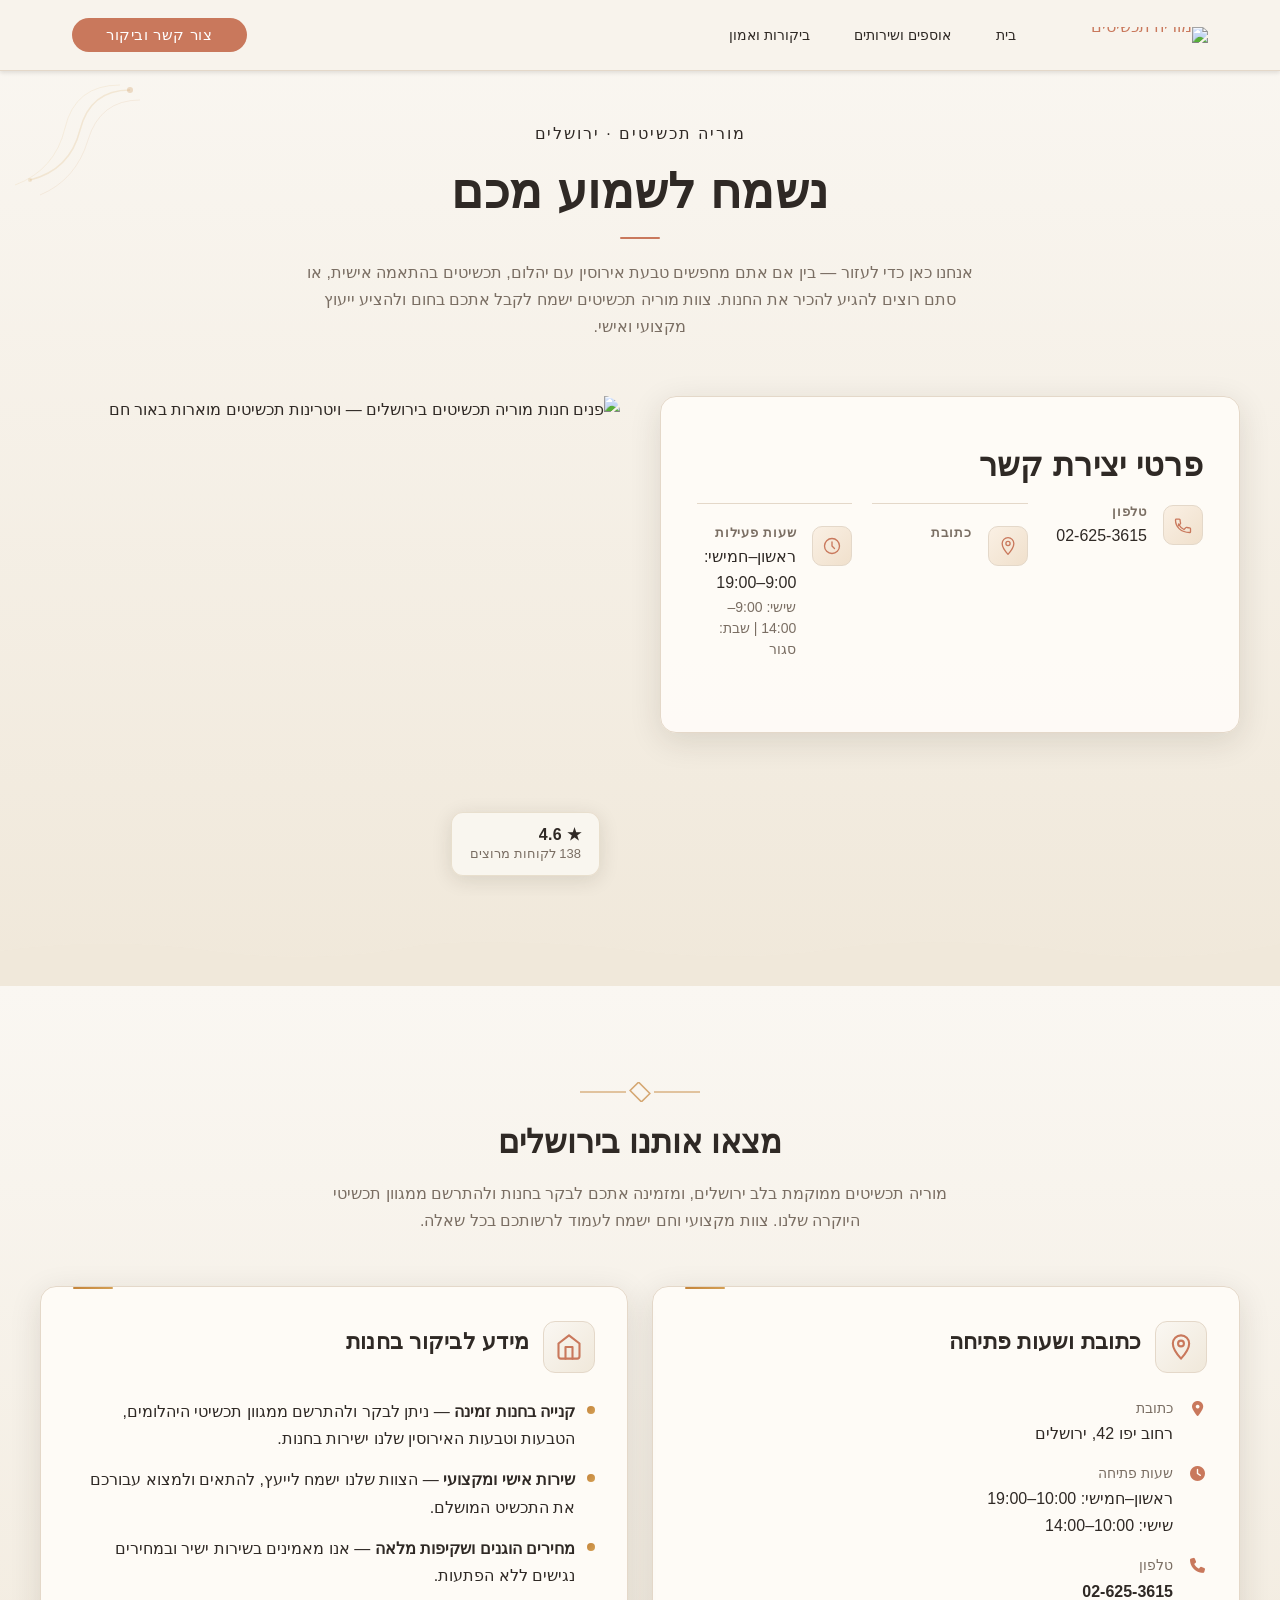
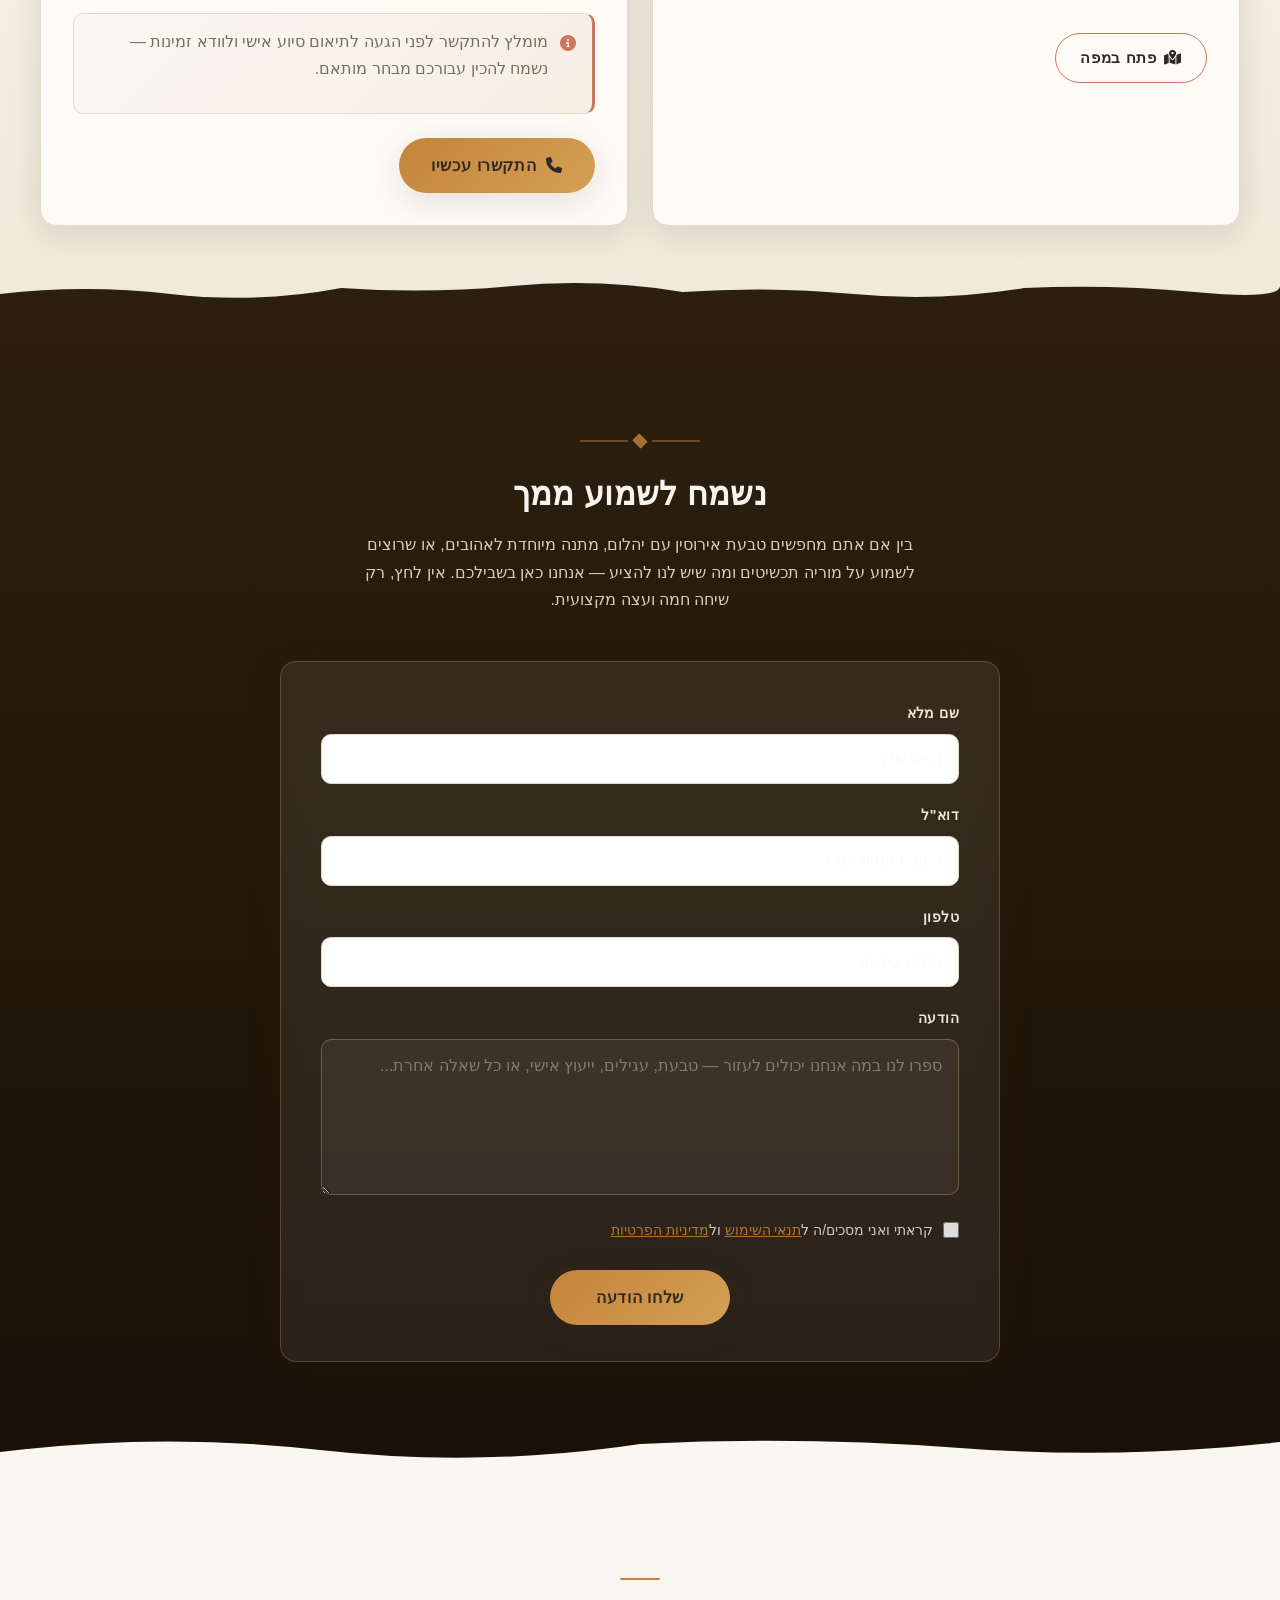
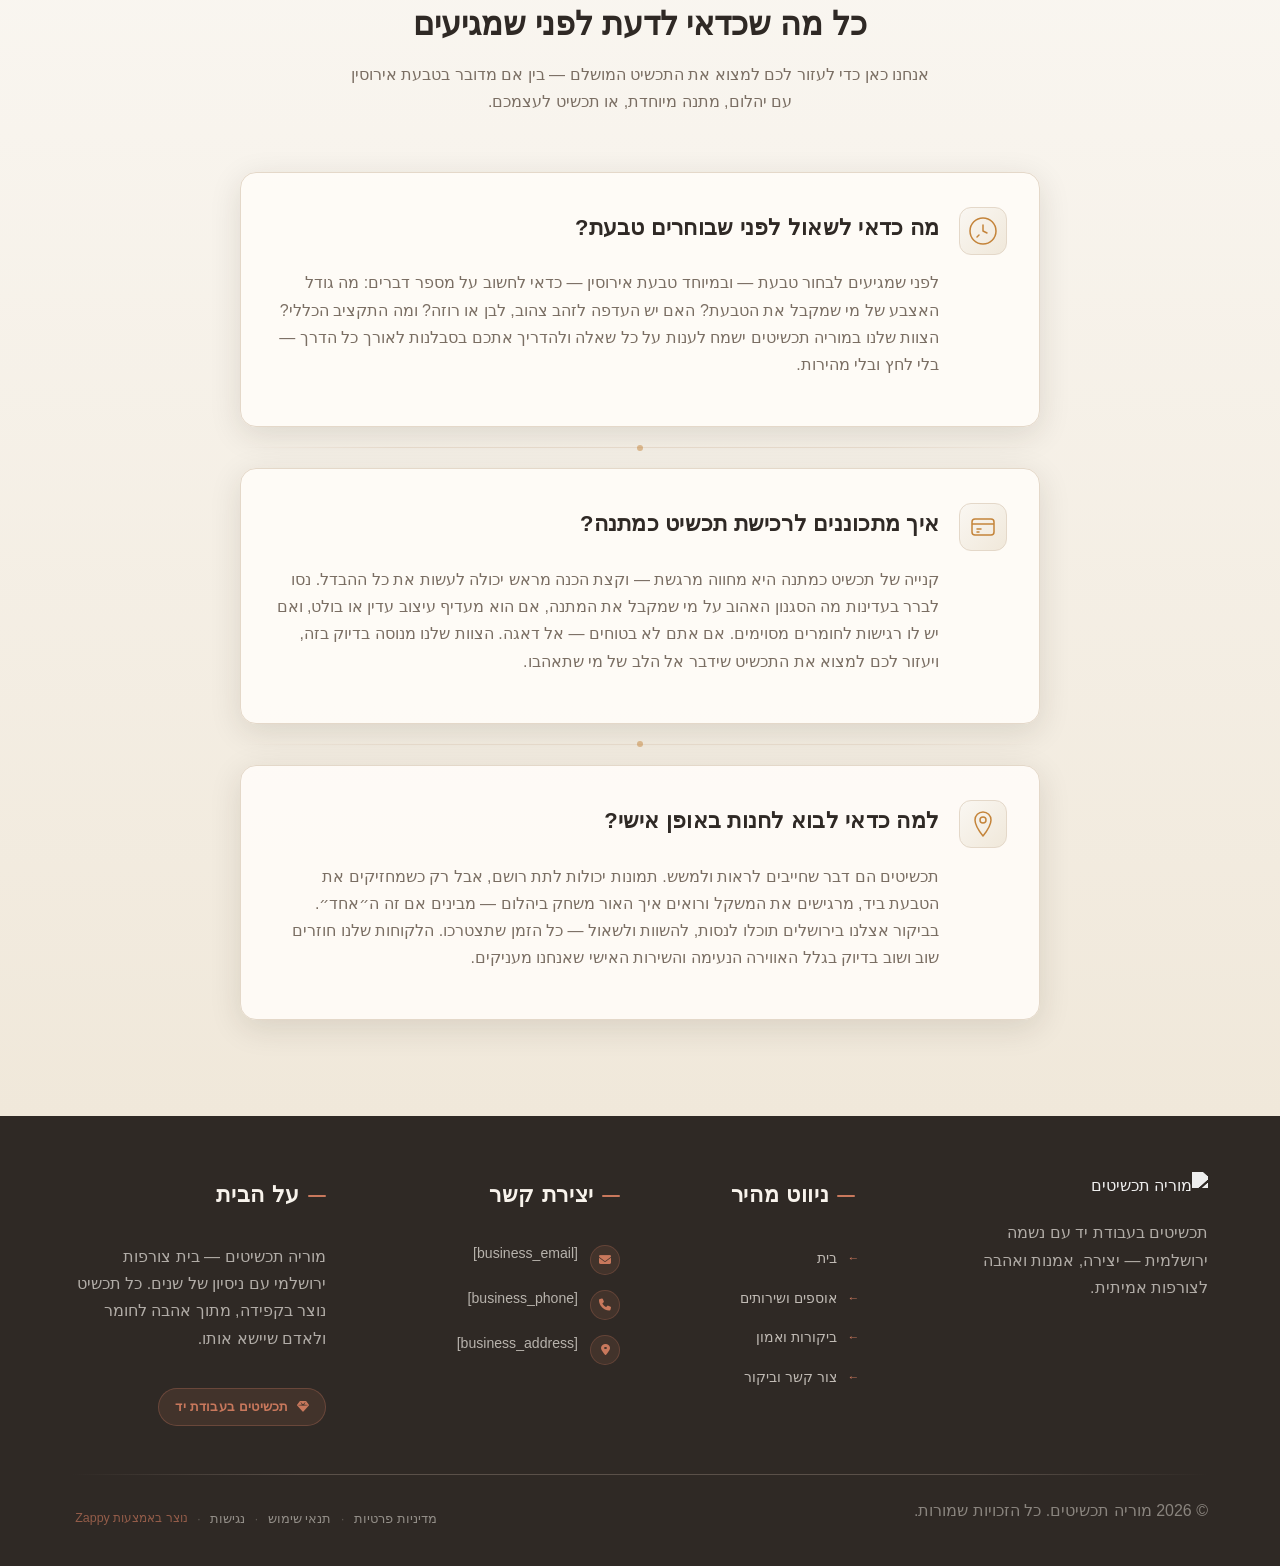
==== commit 4e79fa08: "Background sync: Progressive GitHub Sync" ====
--- a/public/contact.html
+++ b/public/contact.html
@@ -1 +1 @@
-<!doctype html><html dir="rtl" lang="he"><head><meta charset="UTF-8"><meta content="width=device-width,initial-scale=1" name="viewport"><meta content="index, follow" name="robots"><title>בואו להכיר אותנו — מוריה תכשיטים בירושלים מחכה לכם</title><meta content="מצאו אותנו בלב ירושלים ובואו לחוות שירות אישי וחם שרק מוריה תכשיטים יודעת לתת. צרו קשר לקביעת פגישה, שאלות על טבעות אירוסין עם יהלום או כל תכשיט בהתאמה אישית שחלמתם עליו." name="description"><meta content="צור קשר מוריה תכשיטים, חנות תכשיטים ירושלים, טבעות אירוסין עם יהלום, ביקור בחנות תכשיטים, מוריה תכשיטים" name="keywords"><link href="/assets/favicon.ico" rel="icon" type="image/x-icon"><link href="/assets/favicon-16x16.png" rel="icon" type="image/png" sizes="16x16"><link href="/assets/favicon-32x32.png" rel="icon" type="image/png" sizes="32x32"><link href="/assets/favicon-48x48.png" rel="icon" type="image/png" sizes="48x48"><link href="/assets/favicon-192x192.png" rel="icon" type="image/png" sizes="192x192"><link href="/assets/favicon-512x512.png" rel="icon" type="image/png" sizes="512x512"><link href="/assets/apple-touch-icon.png" rel="apple-touch-icon"><script>!function(){"use strict";var t="c2ff3dbb-0796-4b7d-b2b9-1e2165a55ee5",e="https://api.zappy5.com/api/analytics/track",a=18e5,n=2592e6,o=!0,i=!0,r=!0;var s=function(){var e="zappy_visitor_"+t,a=null;try{if(a=localStorage.getItem(e)){var o=JSON.parse(a),i=Date.now();if(i-o.created<n)return o.lastSeen=i,localStorage.setItem(e,JSON.stringify(o)),o.id}}catch(t){console.warn("Zappy Analytics: LocalStorage not available")}var r="zv_"+Date.now()+"_"+Math.random().toString(36).substr(2,9);try{localStorage.setItem(e,JSON.stringify({id:r,created:Date.now(),lastSeen:Date.now()}))}catch(t){}return r}(),c=function(){var e="zappy_session_"+t,n=null;try{if(n=sessionStorage.getItem(e)){var o=JSON.parse(n),i=Date.now();if(i-o.timestamp<a)return o.timestamp=i,sessionStorage.setItem(e,JSON.stringify(o)),o.id}}catch(t){console.warn("Zappy Analytics: SessionStorage not available")}var r="zs_"+Date.now()+"_"+Math.random().toString(36).substr(2,9);try{sessionStorage.setItem(e,JSON.stringify({id:r,timestamp:Date.now()}))}catch(t){}return r}();function l(a,n){n=n||{};var o={website_id:t,event_type:a,page_path:window.location.pathname,referrer:document.referrer||"direct",visitor_id:s,session_id:c,metadata:n};if(navigator.sendBeacon){var i=new Blob([JSON.stringify(o)],{type:"application/json"});navigator.sendBeacon(e,i)}else fetch(e,{method:"POST",headers:{"Content-Type":"application/json"},body:JSON.stringify(o),keepalive:!0}).catch(function(t){console.warn("Zappy Analytics: Failed to track event",t)})}o&&l("pageview",{title:document.title,url:window.location.href}),i&&document.addEventListener("click",function(t){var e=t.target;if("BUTTON"===e.tagName||e.closest("button")){var a="BUTTON"===e.tagName?e:e.closest("button");l("click",{element:"button",text:a.textContent.trim().substring(0,100),id:a.id||null,class:a.className||null})}else if("A"===e.tagName||e.closest("a")){var n="A"===e.tagName?e:e.closest("a");l("navigation",{element:"link",text:n.textContent.trim().substring(0,100),href:n.href,external:n.hostname!==window.location.hostname})}},!0),r&&document.addEventListener("submit",function(t){var e=t.target;l("form_submit",{form_id:e.id||null,form_name:e.name||null,form_action:e.action||null,form_method:e.method||"GET"})},!0);var d=Date.now();window.addEventListener("beforeunload",function(){l("page_unload",{time_on_page:Math.floor((Date.now()-d)/1e3),page_path:window.location.pathname})}),window.zappyAnalytics={track:l,getVisitorId:function(){return s},getSessionId:function(){return c}}}()</script><meta content="בואו להכיר אותנו — מוריה תכשיטים בירושלים מחכה לכם" property="og:title"><meta content="מצאו אותנו בלב ירושלים ובואו לחוות שירות אישי וחם שרק מוריה תכשיטים יודעת לתת. צרו קשר לקביעת פגישה, שאלות על טבעות אירוסין עם יהלום או כל תכשיט בהתאמה אישית שחלמתם עליו." property="og:description"><meta content="summary_large_image" name="twitter:card"><meta content="בואו להכיר אותנו — מוריה תכשיטים בירושלים מחכה לכם" name="twitter:title"><meta content="מצאו אותנו בלב ירושלים ובואו לחוות שירות אישי וחם שרק מוריה תכשיטים יודעת לתת. צרו קשר לקביעת פגישה, שאלות על טבעות אירוסין עם יהלום או כל תכשיט בהתאמה אישית שחלמתם עליו." name="twitter:description"><meta content="website" property="og:type"><meta content="he_IL" property="og:locale"><link href="https://cdnjs.cloudflare.com/ajax/libs/font-awesome/6.4.0/css/all.min.css" rel="stylesheet"><link href="/assets/favicon.ico" rel="icon" type="image/x-icon"><link href="/assets/favicon-16x16.png" rel="icon" type="image/png" sizes="16x16"><link href="/assets/favicon-32x32.png" rel="icon" type="image/png" sizes="32x32"><link href="/assets/favicon-48x48.png" rel="icon" type="image/png" sizes="48x48"><link href="/assets/favicon-192x192.png" rel="icon" type="image/png" sizes="192x192"><link href="/assets/favicon-512x512.png" rel="icon" type="image/png" sizes="512x512"><link href="/assets/apple-touch-icon.png" rel="apple-touch-icon"><link href="https://cdn.jsdelivr.net/npm/vanilla-cookieconsent@3/dist/cookieconsent.css" rel="stylesheet"><script src="https://cdn.jsdelivr.net/npm/vanilla-cookieconsent@3/dist/cookieconsent.umd.js"></script><script src="https://cdn.jsdelivr.net/gh/mickidum/acc_toolbar/acctoolbar/acctoolbar.min.js"></script><link href="/styles.css" rel="stylesheet"><style id="zappy-dropdown-submenu-styles">#navMenu li:has(.sub-menu),.nav-menu li:has(.sub-menu),.navbar li:has(.sub-menu),nav li:has(.sub-menu){position:relative}#navMenu .sub-menu,.nav-menu .sub-menu,.navbar .sub-menu,nav .sub-menu{display:block!important;position:absolute!important;top:100%;left:0;min-width:220px;background:#fff;border-radius:8px;box-shadow:0 8px 25px rgba(0,0,0,.15);padding:8px 0;opacity:0;visibility:hidden;transform:translateY(10px);transition:all .3s ease;z-index:1000;list-style:none;pointer-events:none}#navMenu li:hover>.sub-menu,.nav-menu li:hover>.sub-menu,.navbar li:hover>.sub-menu,nav li:hover>.sub-menu{opacity:1!important;visibility:visible!important;transform:translateY(0)!important;pointer-events:auto!important}.sub-menu li{list-style:none;margin:0;padding:0}.sub-menu a{display:block!important;padding:10px 16px!important;color:var(--text-dark,#333)!important;font-weight:500;text-decoration:none;white-space:nowrap;transition:background-color .2s}.sub-menu .zappy-nav-child>a{padding-left:28px!important;font-size:.9em!important;opacity:.85!important}[dir=rtl] .sub-menu .zappy-nav-child>a,html[lang=ar] .sub-menu .zappy-nav-child>a,html[lang=he] .sub-menu .zappy-nav-child>a{padding-left:10px!important;padding-right:28px!important}.sub-menu .zappy-nav-parent>a{font-weight:600!important}.sub-menu a:hover{background-color:#f5f5f5}[dir=rtl] .nav-menu .sub-menu,[dir=rtl] .navbar .sub-menu,[dir=rtl] nav .sub-menu,html[lang=ar] .nav-menu .sub-menu,html[lang=ar] .navbar .sub-menu,html[lang=ar] nav .sub-menu,html[lang=he] .nav-menu .sub-menu,html[lang=he] .navbar .sub-menu,html[lang=he] nav .sub-menu{left:auto!important;right:0!important}.sub-menu:empty,.sub-menu:not(:has(li)):not(:has(> a)),.sub-menu:not(:has(li:not(.zappy-hidden-menu-item))):not(:has(> a)){display:none!important;opacity:0!important;visibility:hidden!important;pointer-events:none!important}li:has(.menu-group-title):hover>.sub-menu{opacity:1!important;visibility:visible!important;transform:translateY(0)!important;pointer-events:auto!important}#navMenu>li>.menu-group-title,.nav-menu>li>.menu-group-title{display:inline-block;padding:.5rem 1rem;cursor:default;user-select:none}@media (max-width:768px){#navMenu .sub-menu,.nav-menu .sub-menu,.navbar .sub-menu,nav .sub-menu{position:static!important;transform:none!important;box-shadow:none!important;background:0 0!important;max-height:0;overflow:hidden;opacity:0;visibility:hidden;transition:max-height .3s ease,opacity .3s ease;padding:0!important;border-radius:0!important}#navMenu .sub-menu.mobile-expanded,.nav-menu .sub-menu.mobile-expanded,.navbar .sub-menu.mobile-expanded{max-height:none!important;overflow-y:visible!important;opacity:1!important;visibility:visible!important;padding:8px 0 8px 16px!important}[dir=rtl] .sub-menu.mobile-expanded,html[lang=he] .sub-menu.mobile-expanded{padding:8px 16px 8px 0!important}#navMenu li:hover>.sub-menu,.nav-menu li:hover>.sub-menu,.navbar li:hover>.sub-menu,nav li:hover>.sub-menu{opacity:0;visibility:hidden;pointer-events:none}#navMenu li>.sub-menu.mobile-expanded,.nav-menu li>.sub-menu.mobile-expanded,.navbar li>.sub-menu.mobile-expanded,nav li>.sub-menu.mobile-expanded{opacity:1!important;visibility:visible!important;pointer-events:auto!important}#navMenu li:has(.sub-menu),.nav-menu li:has(.sub-menu),.navbar li:has(.sub-menu),nav li:has(.sub-menu){display:flex!important;flex-wrap:wrap!important;align-items:center!important;position:relative!important;min-height:44px!important}#navMenu li:has(.sub-menu)>a,.nav-menu li:has(.sub-menu)>a,.navbar li:has(.sub-menu)>a,nav li:has(.sub-menu)>a{flex:1!important;min-width:0!important}#navMenu li:has(.sub-menu)>.menu-group-title,.nav-menu li:has(.sub-menu)>.menu-group-title,.navbar li:has(.sub-menu)>.menu-group-title,nav li:has(.sub-menu)>.menu-group-title{flex:1!important;min-width:0!important;padding:0!important;line-height:inherit!important}#navMenu li:has(.sub-menu)>.sub-menu,.nav-menu li:has(.sub-menu)>.sub-menu,.navbar li:has(.sub-menu)>.sub-menu,nav li:has(.sub-menu)>.sub-menu{flex-basis:100%!important;width:100%!important}#navMenu li:has(.sub-menu)>a [class*=arrow],#navMenu li:has(.sub-menu)>a [class*=chevron],.nav-menu li:has(.sub-menu)>a .fa-angle-down,.nav-menu li:has(.sub-menu)>a .fa-chevron-down,.nav-menu li:has(.sub-menu)>a [class*=arrow],.nav-menu li:has(.sub-menu)>a [class*=chevron],nav li:has(.sub-menu)>a [class*=arrow],nav li:has(.sub-menu)>a [class*=chevron]{display:none!important;visibility:hidden!important}.mobile-submenu-toggle{display:flex!important;align-items:center!important;justify-content:center!important;width:44px!important;height:auto!important;background:0 0!important;border:none!important;cursor:pointer!important;color:var(--text-dark)!important;position:static!important;flex-shrink:0!important;align-self:stretch!important;z-index:2!important;padding:0!important;margin:0!important}.mobile-submenu-toggle::after{content:''!important;width:0!important;height:0!important;border-left:6px solid transparent!important;border-right:6px solid transparent!important;border-top:7px solid currentColor!important;transition:transform .3s ease!important}.mobile-submenu-toggle.expanded::after{transform:rotate(180deg)!important}.sub-menu a{padding:10px 0!important;display:block!important;color:var(--text-dark)!important;white-space:normal!important}.sub-menu .zappy-nav-child>a{padding-left:28px!important;font-size:.9em!important;opacity:.85!important}[dir=rtl] .sub-menu .zappy-nav-child>a,html[lang=ar] .sub-menu .zappy-nav-child>a,html[lang=he] .sub-menu .zappy-nav-child>a{padding-left:0!important;padding-right:28px!important}.sub-menu .zappy-nav-parent>a{font-weight:600!important}#navMenu.active,.nav-menu.active{max-width:100vw!important;overflow-x:hidden!important;box-sizing:border-box!important}.navbar .sub-menu li a,.zappy-products-dropdown .sub-menu a,nav.navbar .sub-menu li a{color:var(--text-dark)!important}}@media (min-width:769px){.mobile-submenu-toggle{display:none!important}}</style><style id="zappy-widget-visibility">html[dir=rtl] .whatsapp-float{right:20px!important;left:auto!important}html:not([dir]) .whatsapp-float,html[dir=ltr] .whatsapp-float{left:20px!important;right:auto!important}html[dir=rtl] #mic-access-tool-general-button,html[dir=rtl] #mic-init-access-tool #mic-access-tool-general-button,html[dir=rtl] #mic-init-access-tool .mic-access-tool-general-button,html[dir=rtl] ._access-icon,html[dir=rtl] .mic-access-tool-general-button{left:20px!important;right:auto!important}html:not([dir]) #mic-access-tool-general-button,html:not([dir]) #mic-init-access-tool #mic-access-tool-general-button,html:not([dir]) #mic-init-access-tool .mic-access-tool-general-button,html:not([dir]) ._access-icon,html:not([dir]) .mic-access-tool-general-button,html[dir=ltr] #mic-access-tool-general-button,html[dir=ltr] #mic-init-access-tool #mic-access-tool-general-button,html[dir=ltr] #mic-init-access-tool .mic-access-tool-general-button,html[dir=ltr] ._access-icon,html[dir=ltr] .mic-access-tool-general-button{right:20px!important;left:auto!important}@media (max-width:768px){.whatsapp-float{display:flex!important}}@media (min-width:769px){.whatsapp-float{display:flex!important}}@media (max-width:768px){#mic-access-tool-general-button,#mic-init-access-tool #mic-access-tool-general-button,#mic-init-access-tool .mic-access-tool-general-button,._access-icon,.mic-access-tool-general-button{display:flex!important;visibility:visible!important;opacity:1!important;pointer-events:auto!important}#mic-access-tool-box.opened-mic-access-tool,#mic-init-access-tool #mic-access-tool-box.opened-mic-access-tool,.mic-access-tool-box.opened-mic-access-tool{visibility:visible!important;opacity:1!important;pointer-events:auto!important}}@media (min-width:769px){#mic-access-tool-general-button,#mic-init-access-tool #mic-access-tool-general-button,#mic-init-access-tool .mic-access-tool-general-button,._access-icon,.mic-access-tool-general-button{display:flex!important;visibility:visible!important;opacity:1!important;pointer-events:auto!important}#mic-access-tool-box.opened-mic-access-tool,#mic-init-access-tool #mic-access-tool-box.opened-mic-access-tool,.mic-access-tool-box.opened-mic-access-tool{visibility:visible!important;opacity:1!important;pointer-events:auto!important}}</style></head><body><nav class="navbar" dir="rtl"><button class="mobile-toggle" aria-label="Menu" id="mobileToggle"><svg viewBox="0 0 24 24" fill="none" height="24" width="24" class="hamburger-icon"><path d="M3 12h18M3 6h18M3 18h18" stroke="currentColor" stroke-width="2" stroke-linecap="round"></path></svg> <svg viewBox="0 0 24 24" fill="none" height="24" width="24" class="close-icon" style="display:none"><path d="M18 6L6 18M6 6l12 12" stroke="currentColor" stroke-width="2" stroke-linecap="round"></path></svg></button> <button class="phone-header-btn" aria-label="Call" data-phone="[business_phone]"><svg viewBox="0 0 24 24" fill="currentColor" height="20" width="20"><path d="M22 16.92v3a2 2 0 0 1-2.18 2 19.79 19.79 0 0 1-8.63-3.07 19.5 19.5 0 0 1-6-6 19.79 19.79 0 0 1-3.07-8.67A2 2 0 0 1 4.11 2h3a2 2 0 0 1 2 1.72 12.84 12.84 0 0 0 .7 2.81 2 2 0 0 1-.45 2.11L8.09 9.91a16 16 0 0 0 6 6l1.27-1.27a2 2 0 0 1 2.11-.45 12.84 12.84 0 0 0 2.81.7A2 2 0 0 1 22 16.92z"></path></svg></button><div class="nav-container"><div class="nav-right-group"><div class="nav-brand"><a href="/" class="logo-link"><img alt="מוריה תכשיטים" class="logo" src="/assets/site----------------image-1.webp"></a></div><ul class="nav-menu" id="navMenu"><li><a href="/">בית</a></li><li><a href="/collections-services">אוספים ושירותים</a></li><li><a href="/reviews-trust">ביקורות ואמון</a></li></ul></div><div class="nav-cta-container"><a href="/contact" class="nav-cta-btn">צור קשר וביקור</a></div></div></nav><script>window.addEventListener("load",function(){const e=document.querySelector(".navbar, nav, header");if(!e)return void console.log("[Navbar] Navbar element not found");let t=document.getElementById("mobileToggle")||document.querySelector(".mobile-toggle")||document.querySelector(".hamburger")||document.querySelector(".hamburger-menu")||document.querySelector(".menu-toggle")||document.querySelector(".burger-menu")||document.querySelector('[aria-label="Menu"]')||document.querySelector('[aria-label="תפריט"]');const n=document.querySelector(".phone-header-btn"),o=window.getComputedStyle(e);let r=o.backgroundColor;if(console.log("[Navbar] Initial navbar background:",r),"transparent"===r||"rgba(0, 0, 0, 0)"===r||r.startsWith("rgba")&&r.includes(", 0)")){const e=o.backgroundImage;if(e&&"none"!==e)console.log("[Navbar] Navbar has background image/gradient, using dark text"),r="rgb(240, 240, 240)";else{const e=window.getComputedStyle(document.body).backgroundColor;console.log("[Navbar] Navbar transparent, using body background:",e),r=e}}const a=r.match(/\d+/g);if(a&&a.length>=3){const e=(.299*parseInt(a[0])+.587*parseInt(a[1])+.114*parseInt(a[2]))/255;console.log("[Navbar] Mobile button colors preserved from Claude CSS (luminance:",e.toFixed(2)+")");const o=document.createElement("style");o.id="zappy-mobile-nav-fix";document.documentElement.lang;document.documentElement.dir,o.textContent='\n        /* Hide mobile buttons on desktop, show only on mobile */\n        @media (min-width: 769px) {\n          .mobile-toggle,\n          .phone-header-btn {\n            display: none !important;\n          }\n        }\n        \n        /* Show and position mobile buttons correctly on mobile */\n        @media (max-width: 768px) {\n          .navbar,\n          nav.navbar {\n            min-height: 70px !important;\n          }\n\n          .mobile-toggle,\n          .phone-header-btn {\n            position: absolute !important;\n            top: 0 !important;\n            bottom: 0 !important;\n            margin-top: auto !important;\n            margin-bottom: auto !important;\n            z-index: 1001 !important;\n            display: flex !important;\n            align-items: center !important;\n            justify-content: center !important;\n            width: 36px !important;\n            height: 36px !important;\n            border-radius: 50% !important;\n            border: none !important;\n            cursor: pointer !important;\n            padding: 6px !important;\n            background: none !important;\n            color: var(--nav-text, var(--text-dark)) !important;\n            touch-action: manipulation !important;\n            -webkit-tap-highlight-color: transparent !important;\n          }\n\n          html[data-zappy-site-type="ecommerce"] .phone-header-btn,\n          body[data-zappy-site-type="ecommerce"] .phone-header-btn,\n          html[data-zappy-site-type="ecommerce"] header .phone-header-btn,\n          html[data-zappy-site-type="ecommerce"] nav .phone-header-btn {\n            display: none !important;\n            visibility: hidden !important;\n            width: 0 !important;\n            height: 0 !important;\n            min-width: 0 !important;\n            overflow: hidden !important;\n          }\n          \n          /* LTR positioning (default): hamburger LEFT, phone RIGHT */\n          html:not([dir="rtl"]):not([lang="he"]):not([lang="ar"]) .mobile-toggle,\n          html[dir="ltr"] .mobile-toggle {\n            left: 12px !important;\n            right: auto !important;\n          }\n          html:not([dir="rtl"]):not([lang="he"]):not([lang="ar"]) .phone-header-btn,\n          html[dir="ltr"] .phone-header-btn {\n            right: 12px !important;\n            left: auto !important;\n          }\n          \n          /* RTL positioning: hamburger RIGHT, phone LEFT */\n          html[dir="rtl"] .mobile-toggle,\n          html[lang="he"] .mobile-toggle,\n          html[lang="ar"] .mobile-toggle {\n            right: 12px !important;\n            left: auto !important;\n          }\n          html[dir="rtl"] .phone-header-btn,\n          html[lang="he"] .phone-header-btn,\n          html[lang="ar"] .phone-header-btn {\n            left: 12px !important;\n            right: auto !important;\n          }\n          \n          /* CRITICAL: Ensure nav-container has min-height on mobile */\n          /* All children are positioned absolutely/fixed on mobile, so height:auto collapses to 0 */\n          .nav-container {\n            min-height: 70px !important;\n            position: relative !important;\n          }\n          \n          /* Ensure SVG icons are properly sized and inherit color */\n          .mobile-toggle svg,\n          .phone-header-btn svg {\n            width: 24px !important;\n            height: 24px !important;\n            /* Don\'t force display - let JavaScript control hamburger/close toggle */\n          }\n          \n          /* Reset nav-cta-container on mobile - remove desktop box-shadow/padding */\n          /* that creates a visible ghost box when CTA button is hidden */\n          .nav-cta-container {\n            box-shadow: none !important;\n            padding: 0 !important;\n          }\n          \n          /* Hide nav-cta-container entirely on mobile when there\'s no lang-switcher */\n          /* (only the CTA button is inside, and it\'s hidden on mobile) */\n          .nav-cta-container:not(:has(.lang-switcher)) {\n            display: none !important;\n          }\n          \n          /* CRITICAL: Prevent hero image fade gradient from bleeding over headline text */\n          /* The .image-fade-gradient has bottom: -30px (extends below parent) */\n          /* On mobile stacked layout, this overlaps the h1 text below the image */\n          .hero-image-column {\n            overflow: hidden !important;\n          }\n          .image-fade-gradient {\n            bottom: 0 !important;\n          }\n          \n          /* Hide desktop language switcher on mobile - hamburger menu handles it */\n          /* High specificity to override stored CSS */\n          .lang-switcher,\n          .nav-cta-container .lang-switcher,\n          .nav-container .lang-switcher,\n          .navbar .lang-switcher,\n          .navbar .nav-cta-container .lang-switcher {\n            display: none !important;\n          }\n        }\n      ';const r=document.getElementById("zappy-mobile-nav-fix");r&&r.remove(),document.head.appendChild(o),console.log("[Navbar] Critical CSS injected for mobile nav positioning");const i=window.innerWidth<=768;if(t){const e=t.querySelector(".hamburger-icon"),n=t.querySelector(".close-icon");e&&(e.style.setProperty("width","24px","important"),e.style.setProperty("height","24px","important"),e.style.setProperty("display","block","important")),n&&(n.style.setProperty("width","24px","important"),n.style.setProperty("height","24px","important"),n.style.setProperty("display","none","important")),i?(t.style.setProperty("position","absolute","important"),t.style.setProperty("top","0","important"),t.style.setProperty("bottom","0","important"),t.style.setProperty("margin-top","auto","important"),t.style.setProperty("margin-bottom","auto","important"),t.style.setProperty("z-index","1001","important"),t.style.removeProperty("left"),t.style.removeProperty("right"),console.log("[Navbar] Mobile toggle positioning applied (mobile viewport)")):(t.style.removeProperty("position"),t.style.removeProperty("top"),t.style.removeProperty("transform"),t.style.removeProperty("z-index"),t.style.removeProperty("left"),t.style.removeProperty("right"),console.log("[Navbar] Desktop viewport - cleared mobile toggle inline positioning"))}if(n){const e=n.querySelector("svg");e&&(e.style.width="24px",e.style.height="24px",e.setAttribute("width","24"),e.setAttribute("height","24")),i?(n.style.setProperty("position","absolute","important"),n.style.setProperty("top","0","important"),n.style.setProperty("bottom","0","important"),n.style.setProperty("margin-top","auto","important"),n.style.setProperty("margin-bottom","auto","important"),n.style.setProperty("z-index","1001","important"),n.style.removeProperty("left"),n.style.removeProperty("right"),console.log("[Navbar] Phone button positioning applied (mobile viewport)")):(n.style.removeProperty("position"),n.style.removeProperty("top"),n.style.removeProperty("transform"),n.style.removeProperty("z-index"),n.style.removeProperty("left"),n.style.removeProperty("right"),console.log("[Navbar] Desktop viewport - cleared phone button inline positioning"))}}else console.log("[Navbar] Could not parse background color:",r);t=document.getElementById("mobileToggle")||document.querySelector(".mobile-toggle")||document.querySelector(".hamburger")||document.querySelector(".hamburger-menu")||document.querySelector(".menu-toggle")||document.querySelector(".burger-menu")||document.querySelector('[aria-label="Menu"]')||document.querySelector('[aria-label="תפריט"]');const i=document.getElementById("navMenu")||document.querySelector(".nav-menu")||document.querySelector(".nav-links")||document.querySelector("nav ul:not(.submenu)");if(!t||!i)return void console.log("[Navbar] Mobile toggle or menu not found:",{toggle:!!t,menu:!!i});i.id||(i.id="navMenu"),console.log("[Navbar] Initializing mobile menu...");const l=t.cloneNode(!0);t.parentNode.replaceChild(l,t);var s=0;function p(e){var t=Date.now();t-s<300||(s=t,function(e){e.preventDefault(),e.stopPropagation();const t=l.querySelector(".hamburger-icon"),n=l.querySelector(".close-icon");i.classList.contains("active")?(i.classList.remove("active"),t&&t.style.setProperty("display","block","important"),n&&n.style.setProperty("display","none","important"),document.body.style.overflow="",console.log("[Navbar] Menu closed")):(i.classList.add("active"),t&&t.style.setProperty("display","none","important"),n&&n.style.setProperty("display","block","important"),document.body.style.overflow="hidden",console.log("[Navbar] Menu opened"))}(e))}l.addEventListener("click",p),l.addEventListener("touchend",p),i.querySelectorAll("a").forEach(function(e){e.addEventListener("click",function(){if("#"===this.getAttribute("href"))return;const e=l.querySelector(".hamburger-icon"),t=l.querySelector(".close-icon");i.classList.remove("active"),e&&e.style.setProperty("display","block","important"),t&&t.style.setProperty("display","none","important"),document.body.style.overflow="",console.log("[Navbar] Menu closed (link clicked)")})});var m=i.querySelectorAll(".dropdown-toggle");m.forEach(function(e){e.addEventListener("click",function(e){e.preventDefault(),e.stopPropagation();var t=this.closest(".nav-dropdown");t&&(t.parentNode.querySelectorAll(".nav-dropdown.open").forEach(function(e){e!==t&&e.classList.remove("open")}),t.classList.toggle("open"),console.log("[Navbar] Dropdown toggled:",t.classList.contains("open")?"open":"closed"))})}),document.addEventListener("click",function(e){e.target.closest(".nav-dropdown")||document.querySelectorAll(".nav-dropdown.open").forEach(function(e){e.classList.remove("open")})}),console.log("[Navbar] Dropdown handlers initialized for "+m.length+" dropdowns"),n&&n.addEventListener("click",function(){const e=document.querySelectorAll('a[href^="tel:"]'),t=e.length>0?e[0].getAttribute("href").replace("tel:",""):"[business_phone]";window.location.href="tel:"+t,console.log("[Navbar] Phone button clicked")}),console.log("[Navbar] Mobile menu initialized successfully")})</script><main><section class="contact-contact-intro-section" data-layout-spec="צור קשר וביקור-contact-intro" dir="rtl"><div class="ccis-corner-flourish" aria-hidden="true"><svg viewBox="0 0 140 140" fill="none" height="140" width="140" xmlns="http://www.w3.org/2000/svg" aria-hidden="true" data-no-icon-edit="true"><path d="M130,10 Q90,10 80,50 Q70,90 30,100" stroke="#D4A055" stroke-width="1.5" fill="none" opacity="0.18"></path><path d="M120,5 Q75,5 65,48 Q55,90 15,105" stroke="#D4A055" stroke-width="1" fill="none" opacity="0.12"></path><path d="M140,20 Q100,20 88,60 Q76,100 40,115" stroke="#C4843A" stroke-width="1" fill="none" opacity="0.1"></path><circle cx="130" cy="10" r="3" fill="#C4843A" opacity="0.25"></circle><circle cx="30" cy="100" r="2" fill="#D4A055" opacity="0.2"></circle></svg></div><div class="ccis-container"><div class="ccis-header"><p class="ccis-label">מוריה תכשיטים · ירושלים</p><h1 class="ccis-title">נשמח לשמוע מכם</h1><div class="ccis-accent-bar" aria-hidden="true"></div><p class="ccis-subtitle">אנחנו כאן כדי לעזור — בין אם אתם מחפשים טבעת אירוסין עם יהלום, תכשיטים בהתאמה אישית, או סתם רוצים להגיע להכיר את החנות. צוות מוריה תכשיטים ישמח לקבל אתכם בחום ולהציע ייעוץ מקצועי ואישי.</p></div><div class="ccis-two-col"><div class="ccis-info-card"><h2 class="ccis-info-title">פרטי יצירת קשר</h2><ul class="ccis-contact-list"><li class="ccis-contact-item"><span class="ccis-icon-wrap" aria-hidden="true"><svg viewBox="0 0 24 24" fill="none" height="20" width="20" xmlns="http://www.w3.org/2000/svg" data-element-type="icon" data-icon-type="svg"><path d="M6.62 10.79a15.05 15.05 0 006.59 6.59l2.2-2.2a1 1 0 011.01-.24 11.47 11.47 0 003.58.57 1 1 0 011 1V20a1 1 0 01-1 1C9.61 21 3 14.39 3 6a1 1 0 011-1h3.5a1 1 0 011 1c0 1.25.2 2.45.57 3.58a1 1 0 01-.25 1.01l-2.2 2.2z" stroke="currentColor" stroke-width="1.6" stroke-linecap="round" stroke-linejoin="round"></path></svg></span><div class="ccis-contact-content"><span class="ccis-contact-label">טלפון</span> <a href="tel:026253615" class="ccis-contact-value">02-625-3615</a></div></li><li class="ccis-contact-item"><span class="ccis-icon-wrap" aria-hidden="true"><svg viewBox="0 0 24 24" fill="none" height="20" width="20" xmlns="http://www.w3.org/2000/svg" data-element-type="icon" data-icon-type="svg"><path d="M12 2C8.13 2 5 5.13 5 9c0 5.25 7 13 7 13s7-7.75 7-13c0-3.87-3.13-7-7-7z" stroke="currentColor" stroke-width="1.6" stroke-linecap="round" stroke-linejoin="round"></path><circle cx="12" cy="9" r="2.5" stroke="currentColor" stroke-width="1.6"></circle></svg></span><div class="ccis-contact-content"><span class="ccis-contact-label">כתובת</span></div></li><li class="ccis-contact-item"><span class="ccis-icon-wrap" aria-hidden="true"><svg viewBox="0 0 24 24" fill="none" height="20" width="20" xmlns="http://www.w3.org/2000/svg" data-element-type="icon" data-icon-type="svg"><circle cx="12" cy="12" r="9" stroke="currentColor" stroke-width="1.6"></circle><path d="M12 7v5l3 3" stroke="currentColor" stroke-width="1.6" stroke-linecap="round" stroke-linejoin="round"></path></svg></span><div class="ccis-contact-content"><span class="ccis-contact-label">שעות פעילות</span> <span class="ccis-contact-value">ראשון–חמישי: 9:00–19:00</span> <span class="ccis-contact-sub">שישי: 9:00–14:00 | שבת: סגור</span></div></li><li class="ccis-contact-item"><span class="ccis-icon-wrap" aria-hidden="true"><svg viewBox="0 0 24 24" fill="none" height="20" width="20" xmlns="http://www.w3.org/2000/svg" data-element-type="icon" data-icon-type="svg"><path d="M4 4h16v13a1 1 0 01-1 1H5a1 1 0 01-1-1V4z" stroke="currentColor" stroke-width="1.6" stroke-linecap="round" stroke-linejoin="round"></path><path d="M4 4l8 8 8-8" stroke="currentColor" stroke-width="1.6" stroke-linecap="round" stroke-linejoin="round"></path></svg></span><div class="ccis-contact-content"><span class="ccis-contact-label">אימייל</span></div></li></ul><div class="ccis-social-row"></div></div><div class="ccis-image-col"><div class="ccis-image-wrap"><img alt="פנים חנות מוריה תכשיטים בירושלים — ויטרינות תכשיטים מוארות באור חם" class="ccis-store-image" src="/assets/site-contact-contact-intro-image-1.webp" data-context="Warm interior of a Jerusalem jewelry store, מוריה תכשיטים, showing elegant glass display cases with diamond rings and gold jewelry, soft warm lighting, wooden accents, inviting atmosphere, professional jewelry store interior, intimate boutique feel, Jerusalem old city charm" data-placeholder="contact-contact-intro-image-1" height="750" width="600"><div class="ccis-image-badge"><span class="ccis-badge-stars">★ 4.6</span> <span class="ccis-badge-text">138 לקוחות מרוצים</span></div></div></div></div></div><div class="ccis-divider-wrapper"><svg viewBox="0 0 1200 70" xmlns="http://www.w3.org/2000/svg" aria-hidden="true" data-no-icon-edit="true" preserveAspectRatio="none"><path d="M0,70 L0,35 Q100,20 200,35 T400,28 Q500,22 600,35 T800,30 Q900,20 1000,35 T1200,28 L1200,70 Z" fill="#F0E8DA"></path></svg></div></section><section class="contact-location-section" data-layout-spec="צור קשר וביקור-location" dir="rtl"><div class="cls-container"><div class="cls-header"><div class="cls-diamond-divider" aria-hidden="true"><svg viewBox="0 0 120 20" fill="none" height="20" width="120" xmlns="http://www.w3.org/2000/svg" aria-hidden="true" data-no-icon-edit="true"><line opacity="0.6" stroke="#C4843A" stroke-width="1.5" x1="0" x2="46" y1="10" y2="10"></line><rect height="12" width="16" x="52" y="4" fill="none" opacity="0.7" transform="rotate(45 60 10)" stroke="#C4843A" stroke-width="1.5"></rect><line opacity="0.6" stroke="#C4843A" stroke-width="1.5" x1="74" x2="120" y1="10" y2="10"></line></svg></div><h2 class="cls-title">מצאו אותנו בירושלים</h2><p class="cls-subtitle">מוריה תכשיטים ממוקמת בלב ירושלים, ומזמינה אתכם לבקר בחנות ולהתרשם ממגוון תכשיטי היוקרה שלנו. צוות מקצועי וחם ישמח לעמוד לרשותכם בכל שאלה.</p></div><div class="cls-cards-grid"><article class="cls-card cls-card-address"><div class="cls-card-accent-line" aria-hidden="true"></div><div class="cls-card-icon-row"><div class="cls-icon-wrap"><svg viewBox="0 0 24 24" fill="none" height="28" width="28" xmlns="http://www.w3.org/2000/svg" data-element-type="icon" data-icon-type="svg" aria-hidden="true" stroke="currentColor" stroke-linecap="round" stroke-linejoin="round" stroke-width="1.8"><path d="M12 2C8.13 2 5 5.13 5 9c0 5.25 7 13 7 13s7-7.75 7-13c0-3.87-3.13-7-7-7z"></path><circle cx="12" cy="9" r="2.5"></circle></svg></div><h3 class="cls-card-title">כתובת ושעות פתיחה</h3></div><div class="cls-info-list"><div class="cls-info-item"><i class="fa-solid cls-info-icon fa-location-dot" aria-hidden="true"></i><div class="cls-info-content"><span class="cls-info-label">כתובת</span> <span class="cls-info-value">רחוב יפו 42, ירושלים</span></div></div><div class="cls-info-item"><i class="fa-solid cls-info-icon fa-clock" aria-hidden="true"></i><div class="cls-info-content"><span class="cls-info-label">שעות פתיחה</span> <span class="cls-info-value">ראשון–חמישי: 10:00–19:00</span> <span class="cls-info-value">שישי: 10:00–14:00</span></div></div><div class="cls-info-item"><i class="fa-solid cls-info-icon fa-phone" aria-hidden="true"></i><div class="cls-info-content"><span class="cls-info-label">טלפון</span> <a href="tel:026253615" class="cls-info-link">02-625-3615</a></div></div></div><a href="https://maps.google.com/?q=יפו+42+ירושלים" class="cls-map-btn" target="_blank" rel="noopener noreferrer"><i class="fa-solid fa-map-location-dot" aria-hidden="true"></i> <span>פתח במפה</span></a></article><article class="cls-card cls-card-visit"><div class="cls-card-accent-line" aria-hidden="true"></div><div class="cls-card-icon-row"><div class="cls-icon-wrap"><svg viewBox="0 0 24 24" fill="none" height="28" width="28" xmlns="http://www.w3.org/2000/svg" data-element-type="icon" data-icon-type="svg" aria-hidden="true" stroke="currentColor" stroke-linecap="round" stroke-linejoin="round" stroke-width="1.8"><path d="M3 9l9-7 9 7v11a2 2 0 0 1-2 2H5a2 2 0 0 1-2-2z"></path><polyline points="9 22 9 12 15 12 15 22"></polyline></svg></div><h3 class="cls-card-title">מידע לביקור בחנות</h3></div><ul class="cls-visit-list"><li class="cls-visit-item"><span class="cls-visit-bullet" aria-hidden="true"></span> <span><strong>קנייה בחנות זמינה</strong> — ניתן לבקר ולהתרשם ממגוון תכשיטי היהלומים, הטבעות וטבעות האירוסין שלנו ישירות בחנות.</span></li><li class="cls-visit-item"><span class="cls-visit-bullet" aria-hidden="true"></span> <span><strong>שירות אישי ומקצועי</strong> — הצוות שלנו ישמח לייעץ, להתאים ולמצוא עבורכם את התכשיט המושלם.</span></li><li class="cls-visit-item"><span class="cls-visit-bullet" aria-hidden="true"></span> <span><strong>מחירים הוגנים ושקיפות מלאה</strong> — אנו מאמינים בשירות ישיר ובמחירים נגישים ללא הפתעות.</span></li></ul><div class="cls-call-note"><div class="cls-call-note-icon" aria-hidden="true"><i class="fa-solid fa-circle-info"></i></div><p class="cls-call-note-text">מומלץ להתקשר לפני הגעה לתיאום סיוע אישי ולוודא זמינות — נשמח להכין עבורכם מבחר מותאם.</p></div><a href="tel:026253615" class="cls-phone-btn"><i class="fa-solid fa-phone" aria-hidden="true"></i> <span>התקשרו עכשיו</span></a></article></div></div><div class="cls-divider-wrapper"><svg viewBox="0 0 1200 70" xmlns="http://www.w3.org/2000/svg" aria-hidden="true" data-no-icon-edit="true" preserveAspectRatio="none"><path d="M0,70 L0,28 Q80,18 160,28 T320,22 Q400,28 480,20 T640,26 Q720,20 800,28 T960,22 Q1040,18 1120,26 T1200,20 L1200,70 Z" fill="#2C1F0E"></path></svg></div></section><section class="contact-form-section" data-layout-spec="צור קשר וביקור-form" dir="rtl"><div class="contact-form-section__container"><div class="contact-form-section__header"><span class="contact-form-section__diamond-divider" aria-hidden="true"><svg viewBox="0 0 120 18" fill="none" height="18" width="120" xmlns="http://www.w3.org/2000/svg" aria-hidden="true" data-no-icon-edit="true"><line opacity="0.6" stroke="#C4843A" stroke-width="1.5" x1="0" x2="48" y1="9" y2="9"></line><rect height="10" width="12" x="54" y="4" fill="#C4843A" opacity="0.8" transform="rotate(45 60 9)" rx="1"></rect><line opacity="0.6" stroke="#C4843A" stroke-width="1.5" x1="72" x2="120" y1="9" y2="9"></line></svg></span><h2 class="contact-form-section__title">נשמח לשמוע ממך</h2><p class="contact-form-section__subtitle">בין אם אתם מחפשים טבעת אירוסין עם יהלום, מתנה מיוחדת לאהובים, או שרוצים לשמוע על מוריה תכשיטים ומה שיש לנו להציע — אנחנו כאן בשבילכם. אין לחץ, רק שיחה חמה ועצה מקצועית.</p></div><div class="contact-form-section__card"><form class="contact-form" novalidate=""><div class="contact-form-section__field-group"><label class="contact-form-section__label" for="cf-name">שם מלא</label> <input class="contact-form-section__input" name="name" type="text" id="cf-name" placeholder="השם שלך" required=""></div><div class="contact-form-section__field-group"><label class="contact-form-section__label" for="cf-email">דוא"ל</label> <input class="contact-form-section__input" name="email" type="email" id="cf-email" placeholder="כתובת המייל שלך" required=""></div><div class="contact-form-section__field-group"><label class="contact-form-section__label" for="cf-phone">טלפון</label> <input class="contact-form-section__input" name="phone" type="tel" id="cf-phone" placeholder="מספר טלפון"></div><div class="contact-form-section__field-group"><label class="contact-form-section__label" for="cf-message">הודעה</label> <textarea class="contact-form-section__input contact-form-section__textarea" id="cf-message" name="message" placeholder="ספרו לנו במה אנחנו יכולים לעזור — טבעת, עגילים, ייעוץ אישי, או כל שאלה אחרת..." required="" rows="5"></textarea></div><div class="privacy-consent"><label class="privacy-consent-label"><input class="privacy-consent-checkbox" name="privacy_consent" type="checkbox" required=""> <span>קראתי ואני מסכים/ה ל<a href="/terms" target="_blank">תנאי השימוש</a> ול<a href="/privacy" target="_blank">מדיניות הפרטיות</a></span></label></div><button class="contact-form-section__submit" type="submit">שלחו הודעה</button></form></div></div><div class="contact-form-section__divider-wrapper" aria-hidden="true"><svg viewBox="0 0 1200 60" xmlns="http://www.w3.org/2000/svg" aria-hidden="true" data-no-icon-edit="true" preserveAspectRatio="none"><path d="M0,60 L0,30 Q150,10 300,28 T600,22 Q750,14 900,26 T1200,20 L1200,60 Z" fill="#FAF7F2"></path></svg></div></section><section class="contact-faq-style-info-section" data-layout-spec="צור קשר וביקור-faq-style-info" dir="rtl"><div class="contact-faq-container"><div class="contact-faq-header"><div class="contact-faq-accent-bar" aria-hidden="true"></div><h2 class="contact-faq-title">כל מה שכדאי לדעת לפני שמגיעים</h2><p class="contact-faq-subtitle">אנחנו כאן כדי לעזור לכם למצוא את התכשיט המושלם — בין אם מדובר בטבעת אירוסין עם יהלום, מתנה מיוחדת, או תכשיט לעצמכם.</p></div><div class="contact-faq-blocks"><article class="contact-faq-block"><div class="contact-faq-block-icon" aria-hidden="true"><svg viewBox="0 0 32 32" fill="none" height="32" width="32" xmlns="http://www.w3.org/2000/svg" data-element-type="icon" data-icon-type="svg"><circle cx="16" cy="16" r="13" stroke="currentColor" stroke-width="1.5"></circle><path d="M16 10v6l4 2" stroke="currentColor" stroke-width="1.5" stroke-linecap="round" stroke-linejoin="round"></path><path d="M10 22l2-2" stroke="currentColor" stroke-width="1.5" stroke-linecap="round"></path></svg></div><div class="contact-faq-block-content"><h3 class="contact-faq-block-title">מה כדאי לשאול לפני שבוחרים טבעת?</h3><p class="contact-faq-block-text">לפני שמגיעים לבחור טבעת — ובמיוחד טבעת אירוסין — כדאי לחשוב על מספר דברים: מה גודל האצבע של מי שמקבל את הטבעת? האם יש העדפה לזהב צהוב, לבן או רוזה? ומה התקציב הכללי? הצוות שלנו במוריה תכשיטים ישמח לענות על כל שאלה ולהדריך אתכם בסבלנות לאורך כל הדרך — בלי לחץ ובלי מהירות.</p></div></article><div class="contact-faq-separator" aria-hidden="true"></div><article class="contact-faq-block"><div class="contact-faq-block-icon" aria-hidden="true"><svg viewBox="0 0 32 32" fill="none" height="32" width="32" xmlns="http://www.w3.org/2000/svg" data-element-type="icon" data-icon-type="svg"><rect height="16" width="22" x="5" y="8" rx="3" stroke="currentColor" stroke-width="1.5"></rect><path d="M5 13h22" stroke="currentColor" stroke-width="1.5"></path><path d="M10 18h4" stroke="currentColor" stroke-width="1.5" stroke-linecap="round"></path><path d="M10 21h2" stroke="currentColor" stroke-width="1.5" stroke-linecap="round"></path></svg></div><div class="contact-faq-block-content"><h3 class="contact-faq-block-title">איך מתכוננים לרכישת תכשיט כמתנה?</h3><p class="contact-faq-block-text">קנייה של תכשיט כמתנה היא מחווה מרגשת — וקצת הכנה מראש יכולה לעשות את כל ההבדל. נסו לברר בעדינות מה הסגנון האהוב על מי שמקבל את המתנה, אם הוא מעדיף עיצוב עדין או בולט, ואם יש לו רגישות לחומרים מסוימים. אם אתם לא בטוחים — אל דאגה. הצוות שלנו מנוסה בדיוק בזה, ויעזור לכם למצוא את התכשיט שידבר אל הלב של מי שתאהבו.</p></div></article><div class="contact-faq-separator" aria-hidden="true"></div><article class="contact-faq-block"><div class="contact-faq-block-icon" aria-hidden="true"><svg viewBox="0 0 32 32" fill="none" height="32" width="32" xmlns="http://www.w3.org/2000/svg" data-element-type="icon" data-icon-type="svg"><path d="M16 4C11.582 4 8 7.582 8 12c0 6 8 16 8 16s8-10 8-16c0-4.418-3.582-8-8-8z" stroke="currentColor" stroke-width="1.5" stroke-linejoin="round"></path><circle cx="16" cy="12" r="3" stroke="currentColor" stroke-width="1.5"></circle></svg></div><div class="contact-faq-block-content"><h3 class="contact-faq-block-title">למה כדאי לבוא לחנות באופן אישי?</h3><p class="contact-faq-block-text">תכשיטים הם דבר שחייבים לראות ולמשש. תמונות יכולות לתת רושם, אבל רק כשמחזיקים את הטבעת ביד, מרגישים את המשקל ורואים איך האור משחק ביהלום — מבינים אם זה ה״אחד״. בביקור אצלנו בירושלים תוכלו לנסות, להשוות ולשאול — כל הזמן שתצטרכו. הלקוחות שלנו חוזרים שוב ושוב בדיוק בגלל האווירה הנעימה והשירות האישי שאנחנו מעניקים.</p></div></article></div></div></section></main><footer class="site-footer" dir="rtl"><div class="footer-inner"><div class="footer-top"><div class="footer-col footer-brand"><div class="footer-logo-wrap"><img alt="מוריה תכשיטים" class="logo" src="/assets/logo.webp"></div><p class="footer-tagline">תכשיטים בעבודת יד עם נשמה ירושלמית — יצירה, אמנות ואהבה לצורפות אמיתית.</p><div class="footer-social"></div></div><div class="footer-col footer-nav"><h3 class="footer-heading"><span class="heading-accent"></span>ניווט מהיר</h3><ul class="footer-links"><li><a href="/">בית</a></li><li><a href="/collections-services">אוספים ושירותים</a></li><li><a href="/reviews-trust">ביקורות ואמון</a></li><li><a href="/contact">צור קשר וביקור</a></li></ul></div><div class="footer-col footer-contact-col"><h3 class="footer-heading"><span class="heading-accent"></span>יצירת קשר</h3><ul class="footer-contact"><li><span class="contact-icon"><i class="fas fa-envelope"></i></span> <span class="contact-text"><a href="mailto:[business_email]">[business_email]</a></span></li><li><span class="contact-icon"><i class="fas fa-phone"></i></span> <span class="contact-text"><a href="tel:[business_phone]">[business_phone]</a></span></li><li><a href="/"><span class="contact-icon"><i class="fas fa-map-marker-alt"></i></span> <span class="contact-text">[business_address]</span></a></li></ul></div><div class="footer-col footer-craft"><h3 class="footer-heading"><span class="heading-accent"></span>על הבית</h3><p class="footer-craft-text">מוריה תכשיטים — בית צורפות ירושלמי עם ניסיון של שנים. כל תכשיט נוצר בקפידה, מתוך אהבה לחומר ולאדם שיישא אותו.</p><div class="footer-badge"><i class="fas fa-gem"></i> <span>תכשיטים בעבודת יד</span></div></div></div><div class="footer-divider"></div><div class="footer-bottom"><p class="footer-copy">© 2026 מוריה תכשיטים. כל הזכויות שמורות.</p><div class="footer-legal"><a href="/privacy">מדיניות פרטיות</a> <span class="legal-sep">·</span> <a href="/terms">תנאי שימוש</a> <span class="legal-sep">·</span> <a href="/accessibility">נגישות</a> <span class="legal-sep">·</span> <a href="https://zappy5.com" class="zappy-attribution" target="_blank">נוצר באמצעות Zappy</a></div></div></div></footer><div data-integration="accessibility:toolbar"></div><script src="/script.js"></script><script id="zappy-mobile-submenu-script">!function(){function e(){if(window.innerWidth>768)return document.querySelectorAll(".mobile-submenu-toggle").forEach(function(e){e.remove()}),void document.querySelectorAll(".sub-menu.mobile-expanded").forEach(function(e){e.classList.remove("mobile-expanded")});document.querySelectorAll(".nav-menu li:has(.sub-menu), nav li:has(.sub-menu), .navbar li:has(.sub-menu), #navMenu li:has(.sub-menu)").forEach(function(e){if(!e.querySelector(".mobile-submenu-toggle")){var t=e.querySelector(".sub-menu"),n=e.querySelector(":scope > a");if(t&&n){var o=document.createElement("button");o.className="mobile-submenu-toggle",o.setAttribute("aria-label","Toggle submenu"),o.setAttribute("type","button"),n.insertAdjacentElement("afterend",o),o.addEventListener("click",function(e){e.preventDefault(),e.stopPropagation(),document.querySelectorAll(".sub-menu.mobile-expanded").forEach(function(e){if(e!==t){e.classList.remove("mobile-expanded");var n=e.parentElement.querySelector(".mobile-submenu-toggle");n&&n.classList.remove("expanded")}}),t.classList.toggle("mobile-expanded"),o.classList.toggle("expanded")})}}})}var t;"loading"===document.readyState?document.addEventListener("DOMContentLoaded",e):e(),window.addEventListener("resize",function(){clearTimeout(t),t=setTimeout(e,250)});var n=new MutationObserver(function(t){t.forEach(function(t){if("attributes"===t.type){var n=t.target;n.classList&&(n.classList.contains("active")||n.classList.contains("open"))&&setTimeout(e,100)}})});setTimeout(function(){document.querySelectorAll(".mobile-menu, .nav-menu, #navMenu, nav").forEach(function(e){n.observe(e,{attributes:!0,attributeFilter:["class","style"]})})},500)}()</script></body></html>+<!doctype html><html dir="rtl" lang="he"><head><meta charset="UTF-8"><meta content="width=device-width,initial-scale=1" name="viewport"><meta content="index, follow" name="robots"><title>בואו להכיר אותנו — מוריה תכשיטים בירושלים מחכה לכם</title><meta content="מצאו אותנו בלב ירושלים ובואו לחוות שירות אישי וחם שרק מוריה תכשיטים יודעת לתת. צרו קשר לקביעת פגישה, שאלות על טבעות אירוסין עם יהלום או כל תכשיט בהתאמה אישית שחלמתם עליו." name="description"><meta content="צור קשר מוריה תכשיטים, חנות תכשיטים ירושלים, טבעות אירוסין עם יהלום, ביקור בחנות תכשיטים, מוריה תכשיטים" name="keywords"><link href="/assets/favicon.ico" rel="icon" type="image/x-icon"><link href="/assets/favicon-16x16.png" rel="icon" type="image/png" sizes="16x16"><link href="/assets/favicon-32x32.png" rel="icon" type="image/png" sizes="32x32"><link href="/assets/favicon-48x48.png" rel="icon" type="image/png" sizes="48x48"><link href="/assets/favicon-192x192.png" rel="icon" type="image/png" sizes="192x192"><link href="/assets/favicon-512x512.png" rel="icon" type="image/png" sizes="512x512"><link href="/assets/apple-touch-icon.png" rel="apple-touch-icon"><script>!function(){"use strict";var t="c2ff3dbb-0796-4b7d-b2b9-1e2165a55ee5",e="https://api.zappy5.com/api/analytics/track",a=18e5,n=2592e6,o=!0,i=!0,r=!0;var s=function(){var e="zappy_visitor_"+t,a=null;try{if(a=localStorage.getItem(e)){var o=JSON.parse(a),i=Date.now();if(i-o.created<n)return o.lastSeen=i,localStorage.setItem(e,JSON.stringify(o)),o.id}}catch(t){console.warn("Zappy Analytics: LocalStorage not available")}var r="zv_"+Date.now()+"_"+Math.random().toString(36).substr(2,9);try{localStorage.setItem(e,JSON.stringify({id:r,created:Date.now(),lastSeen:Date.now()}))}catch(t){}return r}(),c=function(){var e="zappy_session_"+t,n=null;try{if(n=sessionStorage.getItem(e)){var o=JSON.parse(n),i=Date.now();if(i-o.timestamp<a)return o.timestamp=i,sessionStorage.setItem(e,JSON.stringify(o)),o.id}}catch(t){console.warn("Zappy Analytics: SessionStorage not available")}var r="zs_"+Date.now()+"_"+Math.random().toString(36).substr(2,9);try{sessionStorage.setItem(e,JSON.stringify({id:r,timestamp:Date.now()}))}catch(t){}return r}();function l(a,n){n=n||{};var o={website_id:t,event_type:a,page_path:window.location.pathname,referrer:document.referrer||"direct",visitor_id:s,session_id:c,metadata:n};if(navigator.sendBeacon){var i=new Blob([JSON.stringify(o)],{type:"application/json"});navigator.sendBeacon(e,i)}else fetch(e,{method:"POST",headers:{"Content-Type":"application/json"},body:JSON.stringify(o),keepalive:!0}).catch(function(t){console.warn("Zappy Analytics: Failed to track event",t)})}o&&l("pageview",{title:document.title,url:window.location.href}),i&&document.addEventListener("click",function(t){var e=t.target;if("BUTTON"===e.tagName||e.closest("button")){var a="BUTTON"===e.tagName?e:e.closest("button");l("click",{element:"button",text:a.textContent.trim().substring(0,100),id:a.id||null,class:a.className||null})}else if("A"===e.tagName||e.closest("a")){var n="A"===e.tagName?e:e.closest("a");l("navigation",{element:"link",text:n.textContent.trim().substring(0,100),href:n.href,external:n.hostname!==window.location.hostname})}},!0),r&&document.addEventListener("submit",function(t){var e=t.target;l("form_submit",{form_id:e.id||null,form_name:e.name||null,form_action:e.action||null,form_method:e.method||"GET"})},!0);var d=Date.now();window.addEventListener("beforeunload",function(){l("page_unload",{time_on_page:Math.floor((Date.now()-d)/1e3),page_path:window.location.pathname})}),window.zappyAnalytics={track:l,getVisitorId:function(){return s},getSessionId:function(){return c}}}()</script><meta content="בואו להכיר אותנו — מוריה תכשיטים בירושלים מחכה לכם" property="og:title"><meta content="מצאו אותנו בלב ירושלים ובואו לחוות שירות אישי וחם שרק מוריה תכשיטים יודעת לתת. צרו קשר לקביעת פגישה, שאלות על טבעות אירוסין עם יהלום או כל תכשיט בהתאמה אישית שחלמתם עליו." property="og:description"><meta content="summary_large_image" name="twitter:card"><meta content="בואו להכיר אותנו — מוריה תכשיטים בירושלים מחכה לכם" name="twitter:title"><meta content="מצאו אותנו בלב ירושלים ובואו לחוות שירות אישי וחם שרק מוריה תכשיטים יודעת לתת. צרו קשר לקביעת פגישה, שאלות על טבעות אירוסין עם יהלום או כל תכשיט בהתאמה אישית שחלמתם עליו." name="twitter:description"><meta content="website" property="og:type"><meta content="he_IL" property="og:locale"><link href="https://cdnjs.cloudflare.com/ajax/libs/font-awesome/6.4.0/css/all.min.css" rel="stylesheet"><link href="/assets/favicon.ico" rel="icon" type="image/x-icon"><link href="/assets/favicon-16x16.png" rel="icon" type="image/png" sizes="16x16"><link href="/assets/favicon-32x32.png" rel="icon" type="image/png" sizes="32x32"><link href="/assets/favicon-48x48.png" rel="icon" type="image/png" sizes="48x48"><link href="/assets/favicon-192x192.png" rel="icon" type="image/png" sizes="192x192"><link href="/assets/favicon-512x512.png" rel="icon" type="image/png" sizes="512x512"><link href="/assets/apple-touch-icon.png" rel="apple-touch-icon"><link href="https://cdn.jsdelivr.net/npm/vanilla-cookieconsent@3/dist/cookieconsent.css" rel="stylesheet"><script src="https://cdn.jsdelivr.net/npm/vanilla-cookieconsent@3/dist/cookieconsent.umd.js"></script><script src="https://cdn.jsdelivr.net/gh/mickidum/acc_toolbar/acctoolbar/acctoolbar.min.js"></script><link href="/styles.css" rel="stylesheet"><style id="zappy-dropdown-submenu-styles">#navMenu li:has(.sub-menu),.nav-menu li:has(.sub-menu),.navbar li:has(.sub-menu),nav li:has(.sub-menu){position:relative}#navMenu .sub-menu,.nav-menu .sub-menu,.navbar .sub-menu,nav .sub-menu{display:block!important;position:absolute!important;top:100%;left:0;min-width:220px;background:#fff;border-radius:8px;box-shadow:0 8px 25px rgba(0,0,0,.15);padding:8px 0;opacity:0;visibility:hidden;transform:translateY(10px);transition:all .3s ease;z-index:1000;list-style:none;pointer-events:none}#navMenu li:hover>.sub-menu,.nav-menu li:hover>.sub-menu,.navbar li:hover>.sub-menu,nav li:hover>.sub-menu{opacity:1!important;visibility:visible!important;transform:translateY(0)!important;pointer-events:auto!important}.sub-menu li{list-style:none;margin:0;padding:0}.sub-menu a{display:block!important;padding:10px 16px!important;color:var(--text-dark,#333)!important;font-weight:500;text-decoration:none;white-space:nowrap;transition:background-color .2s}.sub-menu .zappy-nav-child>a{padding-left:28px!important;font-size:.9em!important;opacity:.85!important}[dir=rtl] .sub-menu .zappy-nav-child>a,html[lang=ar] .sub-menu .zappy-nav-child>a,html[lang=he] .sub-menu .zappy-nav-child>a{padding-left:10px!important;padding-right:28px!important}.sub-menu .zappy-nav-parent>a{font-weight:600!important}.sub-menu a:hover{background-color:#f5f5f5}[dir=rtl] .nav-menu .sub-menu,[dir=rtl] .navbar .sub-menu,[dir=rtl] nav .sub-menu,html[lang=ar] .nav-menu .sub-menu,html[lang=ar] .navbar .sub-menu,html[lang=ar] nav .sub-menu,html[lang=he] .nav-menu .sub-menu,html[lang=he] .navbar .sub-menu,html[lang=he] nav .sub-menu{left:auto!important;right:0!important}.sub-menu:empty,.sub-menu:not(:has(li)):not(:has(> a)),.sub-menu:not(:has(li:not(.zappy-hidden-menu-item))):not(:has(> a)){display:none!important;opacity:0!important;visibility:hidden!important;pointer-events:none!important}li:has(.menu-group-title):hover>.sub-menu{opacity:1!important;visibility:visible!important;transform:translateY(0)!important;pointer-events:auto!important}#navMenu>li>.menu-group-title,.nav-menu>li>.menu-group-title{display:inline-block;padding:.5rem 1rem;cursor:default;user-select:none}@media (max-width:768px){#navMenu .sub-menu,.nav-menu .sub-menu,.navbar .sub-menu,nav .sub-menu{position:static!important;transform:none!important;box-shadow:none!important;background:0 0!important;max-height:0;overflow:hidden;opacity:0;visibility:hidden;transition:max-height .3s ease,opacity .3s ease;padding:0!important;border-radius:0!important}#navMenu .sub-menu.mobile-expanded,.nav-menu .sub-menu.mobile-expanded,.navbar .sub-menu.mobile-expanded{max-height:none!important;overflow-y:visible!important;opacity:1!important;visibility:visible!important;padding:8px 0 8px 16px!important}[dir=rtl] .sub-menu.mobile-expanded,html[lang=he] .sub-menu.mobile-expanded{padding:8px 16px 8px 0!important}#navMenu li:hover>.sub-menu,.nav-menu li:hover>.sub-menu,.navbar li:hover>.sub-menu,nav li:hover>.sub-menu{opacity:0;visibility:hidden;pointer-events:none}#navMenu li>.sub-menu.mobile-expanded,.nav-menu li>.sub-menu.mobile-expanded,.navbar li>.sub-menu.mobile-expanded,nav li>.sub-menu.mobile-expanded{opacity:1!important;visibility:visible!important;pointer-events:auto!important}#navMenu li:has(.sub-menu),.nav-menu li:has(.sub-menu),.navbar li:has(.sub-menu),nav li:has(.sub-menu){display:flex!important;flex-wrap:wrap!important;align-items:center!important;position:relative!important;min-height:44px!important}#navMenu li:has(.sub-menu)>a,.nav-menu li:has(.sub-menu)>a,.navbar li:has(.sub-menu)>a,nav li:has(.sub-menu)>a{flex:1!important;min-width:0!important}#navMenu li:has(.sub-menu)>.menu-group-title,.nav-menu li:has(.sub-menu)>.menu-group-title,.navbar li:has(.sub-menu)>.menu-group-title,nav li:has(.sub-menu)>.menu-group-title{flex:1!important;min-width:0!important;padding:0!important;line-height:inherit!important}#navMenu li:has(.sub-menu)>.sub-menu,.nav-menu li:has(.sub-menu)>.sub-menu,.navbar li:has(.sub-menu)>.sub-menu,nav li:has(.sub-menu)>.sub-menu{flex-basis:100%!important;width:100%!important}#navMenu li:has(.sub-menu)>a [class*=arrow],#navMenu li:has(.sub-menu)>a [class*=chevron],.nav-menu li:has(.sub-menu)>a .fa-angle-down,.nav-menu li:has(.sub-menu)>a .fa-chevron-down,.nav-menu li:has(.sub-menu)>a [class*=arrow],.nav-menu li:has(.sub-menu)>a [class*=chevron],nav li:has(.sub-menu)>a [class*=arrow],nav li:has(.sub-menu)>a [class*=chevron]{display:none!important;visibility:hidden!important}.mobile-submenu-toggle{display:flex!important;align-items:center!important;justify-content:center!important;width:44px!important;height:auto!important;background:0 0!important;border:none!important;cursor:pointer!important;color:var(--text-dark)!important;position:static!important;flex-shrink:0!important;align-self:stretch!important;z-index:2!important;padding:0!important;margin:0!important}.mobile-submenu-toggle::after{content:''!important;width:0!important;height:0!important;border-left:6px solid transparent!important;border-right:6px solid transparent!important;border-top:7px solid currentColor!important;transition:transform .3s ease!important}.mobile-submenu-toggle.expanded::after{transform:rotate(180deg)!important}.sub-menu a{padding:10px 0!important;display:block!important;color:var(--text-dark)!important;white-space:normal!important}.sub-menu .zappy-nav-child>a{padding-left:28px!important;font-size:.9em!important;opacity:.85!important}[dir=rtl] .sub-menu .zappy-nav-child>a,html[lang=ar] .sub-menu .zappy-nav-child>a,html[lang=he] .sub-menu .zappy-nav-child>a{padding-left:0!important;padding-right:28px!important}.sub-menu .zappy-nav-parent>a{font-weight:600!important}#navMenu.active,.nav-menu.active{max-width:100vw!important;overflow-x:hidden!important;box-sizing:border-box!important}.navbar .sub-menu li a,.zappy-products-dropdown .sub-menu a,nav.navbar .sub-menu li a{color:var(--text-dark)!important}}@media (min-width:769px){.mobile-submenu-toggle{display:none!important}}</style><style id="zappy-widget-visibility">html[dir=rtl] .whatsapp-float{right:20px!important;left:auto!important}html:not([dir]) .whatsapp-float,html[dir=ltr] .whatsapp-float{left:20px!important;right:auto!important}html[dir=rtl] #mic-access-tool-general-button,html[dir=rtl] #mic-init-access-tool #mic-access-tool-general-button,html[dir=rtl] #mic-init-access-tool .mic-access-tool-general-button,html[dir=rtl] ._access-icon,html[dir=rtl] .mic-access-tool-general-button{left:20px!important;right:auto!important}html:not([dir]) #mic-access-tool-general-button,html:not([dir]) #mic-init-access-tool #mic-access-tool-general-button,html:not([dir]) #mic-init-access-tool .mic-access-tool-general-button,html:not([dir]) ._access-icon,html:not([dir]) .mic-access-tool-general-button,html[dir=ltr] #mic-access-tool-general-button,html[dir=ltr] #mic-init-access-tool #mic-access-tool-general-button,html[dir=ltr] #mic-init-access-tool .mic-access-tool-general-button,html[dir=ltr] ._access-icon,html[dir=ltr] .mic-access-tool-general-button{right:20px!important;left:auto!important}@media (max-width:768px){.whatsapp-float{display:flex!important}}@media (min-width:769px){.whatsapp-float{display:flex!important}}@media (max-width:768px){#mic-access-tool-general-button,#mic-init-access-tool #mic-access-tool-general-button,#mic-init-access-tool .mic-access-tool-general-button,._access-icon,.mic-access-tool-general-button{display:flex!important;visibility:visible!important;opacity:1!important;pointer-events:auto!important}#mic-access-tool-box.opened-mic-access-tool,#mic-init-access-tool #mic-access-tool-box.opened-mic-access-tool,.mic-access-tool-box.opened-mic-access-tool{visibility:visible!important;opacity:1!important;pointer-events:auto!important}}@media (min-width:769px){#mic-access-tool-general-button,#mic-init-access-tool #mic-access-tool-general-button,#mic-init-access-tool .mic-access-tool-general-button,._access-icon,.mic-access-tool-general-button{display:flex!important;visibility:visible!important;opacity:1!important;pointer-events:auto!important}#mic-access-tool-box.opened-mic-access-tool,#mic-init-access-tool #mic-access-tool-box.opened-mic-access-tool,.mic-access-tool-box.opened-mic-access-tool{visibility:visible!important;opacity:1!important;pointer-events:auto!important}}</style></head><body><nav class="navbar" dir="rtl"><button class="mobile-toggle" aria-label="Menu" id="mobileToggle"><svg viewBox="0 0 24 24" fill="none" height="24" width="24" class="hamburger-icon"><path d="M3 12h18M3 6h18M3 18h18" stroke="currentColor" stroke-width="2" stroke-linecap="round"></path></svg> <svg viewBox="0 0 24 24" fill="none" height="24" width="24" class="close-icon" style="display:none"><path d="M18 6L6 18M6 6l12 12" stroke="currentColor" stroke-width="2" stroke-linecap="round"></path></svg></button> <button class="phone-header-btn" aria-label="Call" data-phone="[business_phone]"><svg viewBox="0 0 24 24" fill="currentColor" height="20" width="20"><path d="M22 16.92v3a2 2 0 0 1-2.18 2 19.79 19.79 0 0 1-8.63-3.07 19.5 19.5 0 0 1-6-6 19.79 19.79 0 0 1-3.07-8.67A2 2 0 0 1 4.11 2h3a2 2 0 0 1 2 1.72 12.84 12.84 0 0 0 .7 2.81 2 2 0 0 1-.45 2.11L8.09 9.91a16 16 0 0 0 6 6l1.27-1.27a2 2 0 0 1 2.11-.45 12.84 12.84 0 0 0 2.81.7A2 2 0 0 1 22 16.92z"></path></svg></button><div class="nav-container"><div class="nav-right-group"><div class="nav-brand"><a href="/" class="logo-link"><img alt="מוריה תכשיטים" class="logo" src="/assets/site----------------image-1.webp"></a></div><ul class="nav-menu" id="navMenu"><li><a href="/">בית</a></li><li><a href="/collections-services">אוספים ושירותים</a></li><li><a href="/reviews-trust">ביקורות ואמון</a></li></ul></div><div class="nav-cta-container"><a href="/contact" class="nav-cta-btn">צור קשר וביקור</a></div></div></nav><script>window.addEventListener("load",function(){const e=document.querySelector(".navbar, nav, header");if(!e)return void console.log("[Navbar] Navbar element not found");let t=document.getElementById("mobileToggle")||document.querySelector(".mobile-toggle")||document.querySelector(".hamburger")||document.querySelector(".hamburger-menu")||document.querySelector(".menu-toggle")||document.querySelector(".burger-menu")||document.querySelector('[aria-label="Menu"]')||document.querySelector('[aria-label="תפריט"]');const n=document.querySelector(".phone-header-btn"),o=window.getComputedStyle(e);let r=o.backgroundColor;if(console.log("[Navbar] Initial navbar background:",r),"transparent"===r||"rgba(0, 0, 0, 0)"===r||r.startsWith("rgba")&&r.includes(", 0)")){const e=o.backgroundImage;if(e&&"none"!==e)console.log("[Navbar] Navbar has background image/gradient, using dark text"),r="rgb(240, 240, 240)";else{const e=window.getComputedStyle(document.body).backgroundColor;console.log("[Navbar] Navbar transparent, using body background:",e),r=e}}const a=r.match(/\d+/g);if(a&&a.length>=3){const e=(.299*parseInt(a[0])+.587*parseInt(a[1])+.114*parseInt(a[2]))/255;console.log("[Navbar] Mobile button colors preserved from Claude CSS (luminance:",e.toFixed(2)+")");const o=document.createElement("style");o.id="zappy-mobile-nav-fix";document.documentElement.lang;document.documentElement.dir,o.textContent='\n        /* Hide mobile buttons on desktop, show only on mobile */\n        @media (min-width: 769px) {\n          .mobile-toggle,\n          .phone-header-btn {\n            display: none !important;\n          }\n        }\n        \n        /* Show and position mobile buttons correctly on mobile */\n        @media (max-width: 768px) {\n          .navbar,\n          nav.navbar {\n            min-height: 70px !important;\n          }\n\n          .mobile-toggle,\n          .phone-header-btn {\n            position: absolute !important;\n            top: 0 !important;\n            bottom: 0 !important;\n            margin-top: auto !important;\n            margin-bottom: auto !important;\n            z-index: 1001 !important;\n            display: flex !important;\n            align-items: center !important;\n            justify-content: center !important;\n            width: 36px !important;\n            height: 36px !important;\n            border-radius: 50% !important;\n            border: none !important;\n            cursor: pointer !important;\n            padding: 6px !important;\n            background: none !important;\n            color: var(--nav-text, var(--text-dark)) !important;\n            touch-action: manipulation !important;\n            -webkit-tap-highlight-color: transparent !important;\n          }\n\n          html[data-zappy-site-type="ecommerce"] .phone-header-btn,\n          body[data-zappy-site-type="ecommerce"] .phone-header-btn,\n          html[data-zappy-site-type="ecommerce"] header .phone-header-btn,\n          html[data-zappy-site-type="ecommerce"] nav .phone-header-btn {\n            display: none !important;\n            visibility: hidden !important;\n            width: 0 !important;\n            height: 0 !important;\n            min-width: 0 !important;\n            overflow: hidden !important;\n          }\n          \n          /* LTR positioning (default): hamburger LEFT, phone RIGHT */\n          html:not([dir="rtl"]):not([lang="he"]):not([lang="ar"]) .mobile-toggle,\n          html[dir="ltr"] .mobile-toggle {\n            left: 12px !important;\n            right: auto !important;\n          }\n          html:not([dir="rtl"]):not([lang="he"]):not([lang="ar"]) .phone-header-btn,\n          html[dir="ltr"] .phone-header-btn {\n            right: 12px !important;\n            left: auto !important;\n          }\n          \n          /* RTL positioning: hamburger RIGHT, phone LEFT */\n          html[dir="rtl"] .mobile-toggle,\n          html[lang="he"] .mobile-toggle,\n          html[lang="ar"] .mobile-toggle {\n            right: 12px !important;\n            left: auto !important;\n          }\n          html[dir="rtl"] .phone-header-btn,\n          html[lang="he"] .phone-header-btn,\n          html[lang="ar"] .phone-header-btn {\n            left: 12px !important;\n            right: auto !important;\n          }\n          \n          /* CRITICAL: Ensure nav-container has min-height on mobile */\n          /* All children are positioned absolutely/fixed on mobile, so height:auto collapses to 0 */\n          .nav-container {\n            min-height: 70px !important;\n            position: relative !important;\n          }\n          \n          /* Ensure SVG icons are properly sized and inherit color */\n          .mobile-toggle svg,\n          .phone-header-btn svg {\n            width: 24px !important;\n            height: 24px !important;\n            /* Don\'t force display - let JavaScript control hamburger/close toggle */\n          }\n          \n          /* Reset nav-cta-container on mobile - remove desktop box-shadow/padding */\n          /* that creates a visible ghost box when CTA button is hidden */\n          .nav-cta-container {\n            box-shadow: none !important;\n            padding: 0 !important;\n          }\n          \n          /* Hide nav-cta-container entirely on mobile when there\'s no lang-switcher */\n          /* (only the CTA button is inside, and it\'s hidden on mobile) */\n          .nav-cta-container:not(:has(.lang-switcher)) {\n            display: none !important;\n          }\n          \n          /* CRITICAL: Prevent hero image fade gradient from bleeding over headline text */\n          /* The .image-fade-gradient has bottom: -30px (extends below parent) */\n          /* On mobile stacked layout, this overlaps the h1 text below the image */\n          .hero-image-column {\n            overflow: hidden !important;\n          }\n          .image-fade-gradient {\n            bottom: 0 !important;\n          }\n          \n          /* Hide desktop language switcher on mobile - hamburger menu handles it */\n          /* High specificity to override stored CSS */\n          .lang-switcher,\n          .nav-cta-container .lang-switcher,\n          .nav-container .lang-switcher,\n          .navbar .lang-switcher,\n          .navbar .nav-cta-container .lang-switcher {\n            display: none !important;\n          }\n        }\n      ';const r=document.getElementById("zappy-mobile-nav-fix");r&&r.remove(),document.head.appendChild(o),console.log("[Navbar] Critical CSS injected for mobile nav positioning");const i=window.innerWidth<=768;if(t){const e=t.querySelector(".hamburger-icon"),n=t.querySelector(".close-icon");e&&(e.style.setProperty("width","24px","important"),e.style.setProperty("height","24px","important"),e.style.setProperty("display","block","important")),n&&(n.style.setProperty("width","24px","important"),n.style.setProperty("height","24px","important"),n.style.setProperty("display","none","important")),i?(t.style.setProperty("position","absolute","important"),t.style.setProperty("top","0","important"),t.style.setProperty("bottom","0","important"),t.style.setProperty("margin-top","auto","important"),t.style.setProperty("margin-bottom","auto","important"),t.style.setProperty("z-index","1001","important"),t.style.removeProperty("left"),t.style.removeProperty("right"),console.log("[Navbar] Mobile toggle positioning applied (mobile viewport)")):(t.style.removeProperty("position"),t.style.removeProperty("top"),t.style.removeProperty("transform"),t.style.removeProperty("z-index"),t.style.removeProperty("left"),t.style.removeProperty("right"),console.log("[Navbar] Desktop viewport - cleared mobile toggle inline positioning"))}if(n){const e=n.querySelector("svg");e&&(e.style.width="24px",e.style.height="24px",e.setAttribute("width","24"),e.setAttribute("height","24")),i?(n.style.setProperty("position","absolute","important"),n.style.setProperty("top","0","important"),n.style.setProperty("bottom","0","important"),n.style.setProperty("margin-top","auto","important"),n.style.setProperty("margin-bottom","auto","important"),n.style.setProperty("z-index","1001","important"),n.style.removeProperty("left"),n.style.removeProperty("right"),console.log("[Navbar] Phone button positioning applied (mobile viewport)")):(n.style.removeProperty("position"),n.style.removeProperty("top"),n.style.removeProperty("transform"),n.style.removeProperty("z-index"),n.style.removeProperty("left"),n.style.removeProperty("right"),console.log("[Navbar] Desktop viewport - cleared phone button inline positioning"))}}else console.log("[Navbar] Could not parse background color:",r);t=document.getElementById("mobileToggle")||document.querySelector(".mobile-toggle")||document.querySelector(".hamburger")||document.querySelector(".hamburger-menu")||document.querySelector(".menu-toggle")||document.querySelector(".burger-menu")||document.querySelector('[aria-label="Menu"]')||document.querySelector('[aria-label="תפריט"]');const i=document.getElementById("navMenu")||document.querySelector(".nav-menu")||document.querySelector(".nav-links")||document.querySelector("nav ul:not(.submenu)");if(!t||!i)return void console.log("[Navbar] Mobile toggle or menu not found:",{toggle:!!t,menu:!!i});i.id||(i.id="navMenu"),console.log("[Navbar] Initializing mobile menu...");const l=t.cloneNode(!0);t.parentNode.replaceChild(l,t);var s=0;function p(e){var t=Date.now();t-s<300||(s=t,function(e){e.preventDefault(),e.stopPropagation();const t=l.querySelector(".hamburger-icon"),n=l.querySelector(".close-icon");i.classList.contains("active")?(i.classList.remove("active"),t&&t.style.setProperty("display","block","important"),n&&n.style.setProperty("display","none","important"),document.body.style.overflow="",console.log("[Navbar] Menu closed")):(i.classList.add("active"),t&&t.style.setProperty("display","none","important"),n&&n.style.setProperty("display","block","important"),document.body.style.overflow="hidden",console.log("[Navbar] Menu opened"))}(e))}l.addEventListener("click",p),l.addEventListener("touchend",p),i.querySelectorAll("a").forEach(function(e){e.addEventListener("click",function(){if("#"===this.getAttribute("href"))return;const e=l.querySelector(".hamburger-icon"),t=l.querySelector(".close-icon");i.classList.remove("active"),e&&e.style.setProperty("display","block","important"),t&&t.style.setProperty("display","none","important"),document.body.style.overflow="",console.log("[Navbar] Menu closed (link clicked)")})});var m=i.querySelectorAll(".dropdown-toggle");m.forEach(function(e){e.addEventListener("click",function(e){e.preventDefault(),e.stopPropagation();var t=this.closest(".nav-dropdown");t&&(t.parentNode.querySelectorAll(".nav-dropdown.open").forEach(function(e){e!==t&&e.classList.remove("open")}),t.classList.toggle("open"),console.log("[Navbar] Dropdown toggled:",t.classList.contains("open")?"open":"closed"))})}),document.addEventListener("click",function(e){e.target.closest(".nav-dropdown")||document.querySelectorAll(".nav-dropdown.open").forEach(function(e){e.classList.remove("open")})}),console.log("[Navbar] Dropdown handlers initialized for "+m.length+" dropdowns"),n&&n.addEventListener("click",function(){const e=document.querySelectorAll('a[href^="tel:"]'),t=e.length>0?e[0].getAttribute("href").replace("tel:",""):"[business_phone]";window.location.href="tel:"+t,console.log("[Navbar] Phone button clicked")}),console.log("[Navbar] Mobile menu initialized successfully")})</script><main><section class="contact-contact-intro-section" data-layout-spec="צור קשר וביקור-contact-intro" dir="rtl" id="contact-contact-intro-section"><div class="ccis-corner-flourish" aria-hidden="true"><svg viewBox="0 0 140 140" fill="none" height="140" width="140" xmlns="http://www.w3.org/2000/svg" aria-hidden="true" data-no-icon-edit="true"><path d="M130,10 Q90,10 80,50 Q70,90 30,100" stroke="#D4A055" stroke-width="1.5" fill="none" opacity="0.18"></path><path d="M120,5 Q75,5 65,48 Q55,90 15,105" stroke="#D4A055" stroke-width="1" fill="none" opacity="0.12"></path><path d="M140,20 Q100,20 88,60 Q76,100 40,115" stroke="#C4843A" stroke-width="1" fill="none" opacity="0.1"></path><circle cx="130" cy="10" r="3" fill="#C4843A" opacity="0.25"></circle><circle cx="30" cy="100" r="2" fill="#D4A055" opacity="0.2"></circle></svg></div><div class="ccis-container"><div class="ccis-header"><p class="ccis-label" style="color:rgb(47, 41, 37) !important">מוריה תכשיטים · ירושלים</p><h1 class="ccis-title">נשמח לשמוע מכם</h1><div class="ccis-accent-bar" aria-hidden="true"></div><p class="ccis-subtitle">אנחנו כאן כדי לעזור — בין אם אתם מחפשים טבעת אירוסין עם יהלום, תכשיטים בהתאמה אישית, או סתם רוצים להגיע להכיר את החנות. צוות מוריה תכשיטים ישמח לקבל אתכם בחום ולהציע ייעוץ מקצועי ואישי.</p></div><div class="ccis-two-col"><div class="ccis-info-card"><h2 class="ccis-info-title">פרטי יצירת קשר</h2><ul class="ccis-contact-list" data-zappy-explicit-columns="true" style="display:grid;--zappy-grid-cols:repeat(3, minmax(0, 1fr));grid-template-columns:repeat(3, minmax(0, 1fr))"><li class="ccis-contact-item zappy-grid-item-nested-grid" data-grid-item-index="0"><span class="ccis-icon-wrap" aria-hidden="true"><svg viewBox="0 0 24 24" fill="none" height="20" width="20" xmlns="http://www.w3.org/2000/svg" data-element-type="icon" data-icon-type="svg"><path d="M6.62 10.79a15.05 15.05 0 006.59 6.59l2.2-2.2a1 1 0 011.01-.24 11.47 11.47 0 003.58.57 1 1 0 011 1V20a1 1 0 01-1 1C9.61 21 3 14.39 3 6a1 1 0 011-1h3.5a1 1 0 011 1c0 1.25.2 2.45.57 3.58a1 1 0 01-.25 1.01l-2.2 2.2z" stroke="currentColor" stroke-width="1.6" stroke-linecap="round" stroke-linejoin="round"></path></svg></span><div class="ccis-contact-content"><span class="ccis-contact-label">טלפון</span> <a href="tel:026253615" class="ccis-contact-value">02-625-3615</a></div></li><li class="ccis-contact-item zappy-grid-item-nested-grid" data-grid-item-index="1"><span class="ccis-icon-wrap" aria-hidden="true"><svg viewBox="0 0 24 24" fill="none" height="20" width="20" xmlns="http://www.w3.org/2000/svg" data-element-type="icon" data-icon-type="svg"><path d="M12 2C8.13 2 5 5.13 5 9c0 5.25 7 13 7 13s7-7.75 7-13c0-3.87-3.13-7-7-7z" stroke="currentColor" stroke-width="1.6" stroke-linecap="round" stroke-linejoin="round"></path><circle cx="12" cy="9" r="2.5" stroke="currentColor" stroke-width="1.6"></circle></svg></span><div class="ccis-contact-content"><span class="ccis-contact-label">כתובת</span></div></li><li class="ccis-contact-item zappy-grid-item-nested-grid" data-grid-item-index="2"><span class="ccis-icon-wrap" aria-hidden="true"><svg viewBox="0 0 24 24" fill="none" height="20" width="20" xmlns="http://www.w3.org/2000/svg" data-element-type="icon" data-icon-type="svg"><circle cx="12" cy="12" r="9" stroke="currentColor" stroke-width="1.6"></circle><path d="M12 7v5l3 3" stroke="currentColor" stroke-width="1.6" stroke-linecap="round" stroke-linejoin="round"></path></svg></span><div class="ccis-contact-content"><span class="ccis-contact-label">שעות פעילות</span> <span class="ccis-contact-value">ראשון–חמישי: 9:00–19:00</span> <span class="ccis-contact-sub">שישי: 9:00–14:00 | שבת: סגור</span></div></li></ul><div class="ccis-social-row"></div></div><div class="ccis-image-col"><div class="ccis-image-wrap"><img alt="פנים חנות מוריה תכשיטים בירושלים — ויטרינות תכשיטים מוארות באור חם" class="ccis-store-image" src="/assets/site-contact-contact-intro-image-1.webp" data-context="Warm interior of a Jerusalem jewelry store, מוריה תכשיטים, showing elegant glass display cases with diamond rings and gold jewelry, soft warm lighting, wooden accents, inviting atmosphere, professional jewelry store interior, intimate boutique feel, Jerusalem old city charm" data-element-id="img-1778507132701-f6s43lp5q" data-element-type="image" data-placeholder="contact-contact-intro-image-1" height="750" width="600"><div class="ccis-image-badge"><span class="ccis-badge-stars" style="color:rgb(47, 41, 37) !important">★ 4.6</span> <span class="ccis-badge-text">138 לקוחות מרוצים</span></div></div></div></div></div><div class="ccis-divider-wrapper"><svg viewBox="0 0 1200 70" xmlns="http://www.w3.org/2000/svg" aria-hidden="true" data-no-icon-edit="true" preserveAspectRatio="none"><path d="M0,70 L0,35 Q100,20 200,35 T400,28 Q500,22 600,35 T800,30 Q900,20 1000,35 T1200,28 L1200,70 Z" fill="#F0E8DA"></path></svg></div></section><section class="contact-location-section" data-layout-spec="צור קשר וביקור-location" dir="rtl"><div class="cls-container"><div class="cls-header"><div class="cls-diamond-divider" aria-hidden="true"><svg viewBox="0 0 120 20" fill="none" height="20" width="120" xmlns="http://www.w3.org/2000/svg" aria-hidden="true" data-no-icon-edit="true"><line opacity="0.6" stroke="#C4843A" stroke-width="1.5" x1="0" x2="46" y1="10" y2="10"></line><rect height="12" width="16" x="52" y="4" fill="none" opacity="0.7" transform="rotate(45 60 10)" stroke="#C4843A" stroke-width="1.5"></rect><line opacity="0.6" stroke="#C4843A" stroke-width="1.5" x1="74" x2="120" y1="10" y2="10"></line></svg></div><h2 class="cls-title">מצאו אותנו בירושלים</h2><p class="cls-subtitle">מוריה תכשיטים ממוקמת בלב ירושלים, ומזמינה אתכם לבקר בחנות ולהתרשם ממגוון תכשיטי היוקרה שלנו. צוות מקצועי וחם ישמח לעמוד לרשותכם בכל שאלה.</p></div><div class="cls-cards-grid"><article class="cls-card cls-card-address"><div class="cls-card-accent-line" aria-hidden="true"></div><div class="cls-card-icon-row"><div class="cls-icon-wrap"><svg viewBox="0 0 24 24" fill="none" height="28" width="28" xmlns="http://www.w3.org/2000/svg" data-element-type="icon" data-icon-type="svg" aria-hidden="true" stroke="currentColor" stroke-linecap="round" stroke-linejoin="round" stroke-width="1.8"><path d="M12 2C8.13 2 5 5.13 5 9c0 5.25 7 13 7 13s7-7.75 7-13c0-3.87-3.13-7-7-7z"></path><circle cx="12" cy="9" r="2.5"></circle></svg></div><h3 class="cls-card-title">כתובת ושעות פתיחה</h3></div><div class="cls-info-list"><div class="cls-info-item"><i class="fa-solid cls-info-icon fa-location-dot" aria-hidden="true"></i><div class="cls-info-content"><span class="cls-info-label">כתובת</span> <span class="cls-info-value">רחוב יפו 42, ירושלים</span></div></div><div class="cls-info-item"><i class="fa-solid cls-info-icon fa-clock" aria-hidden="true"></i><div class="cls-info-content"><span class="cls-info-label">שעות פתיחה</span> <span class="cls-info-value">ראשון–חמישי: 10:00–19:00</span> <span class="cls-info-value">שישי: 10:00–14:00</span></div></div><div class="cls-info-item"><i class="fa-solid cls-info-icon fa-phone" aria-hidden="true"></i><div class="cls-info-content"><span class="cls-info-label">טלפון</span> <a href="tel:026253615" class="cls-info-link">02-625-3615</a></div></div></div><a href="https://maps.google.com/?q=יפו+42+ירושלים" class="cls-map-btn" target="_blank" rel="noopener noreferrer"><i class="fa-solid fa-map-location-dot" aria-hidden="true"></i> <span>פתח במפה</span></a></article><article class="cls-card cls-card-visit"><div class="cls-card-accent-line" aria-hidden="true"></div><div class="cls-card-icon-row"><div class="cls-icon-wrap"><svg viewBox="0 0 24 24" fill="none" height="28" width="28" xmlns="http://www.w3.org/2000/svg" data-element-type="icon" data-icon-type="svg" aria-hidden="true" stroke="currentColor" stroke-linecap="round" stroke-linejoin="round" stroke-width="1.8"><path d="M3 9l9-7 9 7v11a2 2 0 0 1-2 2H5a2 2 0 0 1-2-2z"></path><polyline points="9 22 9 12 15 12 15 22"></polyline></svg></div><h3 class="cls-card-title">מידע לביקור בחנות</h3></div><ul class="cls-visit-list"><li class="cls-visit-item"><span class="cls-visit-bullet" aria-hidden="true"></span> <span><strong>קנייה בחנות זמינה</strong> — ניתן לבקר ולהתרשם ממגוון תכשיטי היהלומים, הטבעות וטבעות האירוסין שלנו ישירות בחנות.</span></li><li class="cls-visit-item"><span class="cls-visit-bullet" aria-hidden="true"></span> <span><strong>שירות אישי ומקצועי</strong> — הצוות שלנו ישמח לייעץ, להתאים ולמצוא עבורכם את התכשיט המושלם.</span></li><li class="cls-visit-item"><span class="cls-visit-bullet" aria-hidden="true"></span> <span><strong>מחירים הוגנים ושקיפות מלאה</strong> — אנו מאמינים בשירות ישיר ובמחירים נגישים ללא הפתעות.</span></li></ul><div class="cls-call-note"><div class="cls-call-note-icon" aria-hidden="true"><i class="fa-solid fa-circle-info"></i></div><p class="cls-call-note-text">מומלץ להתקשר לפני הגעה לתיאום סיוע אישי ולוודא זמינות — נשמח להכין עבורכם מבחר מותאם.</p></div><a href="tel:026253615" class="cls-phone-btn"><i class="fa-solid fa-phone" aria-hidden="true"></i> <span>התקשרו עכשיו</span></a></article></div></div><div class="cls-divider-wrapper"><svg viewBox="0 0 1200 70" xmlns="http://www.w3.org/2000/svg" aria-hidden="true" data-no-icon-edit="true" preserveAspectRatio="none"><path d="M0,70 L0,28 Q80,18 160,28 T320,22 Q400,28 480,20 T640,26 Q720,20 800,28 T960,22 Q1040,18 1120,26 T1200,20 L1200,70 Z" fill="#2C1F0E"></path></svg></div></section><section class="contact-form-section" data-layout-spec="צור קשר וביקור-form" dir="rtl"><div class="contact-form-section__container"><div class="contact-form-section__header"><span class="contact-form-section__diamond-divider" aria-hidden="true"><svg viewBox="0 0 120 18" fill="none" height="18" width="120" xmlns="http://www.w3.org/2000/svg" aria-hidden="true" data-no-icon-edit="true"><line opacity="0.6" stroke="#C4843A" stroke-width="1.5" x1="0" x2="48" y1="9" y2="9"></line><rect height="10" width="12" x="54" y="4" fill="#C4843A" opacity="0.8" transform="rotate(45 60 9)" rx="1"></rect><line opacity="0.6" stroke="#C4843A" stroke-width="1.5" x1="72" x2="120" y1="9" y2="9"></line></svg></span><h2 class="contact-form-section__title">נשמח לשמוע ממך</h2><p class="contact-form-section__subtitle">בין אם אתם מחפשים טבעת אירוסין עם יהלום, מתנה מיוחדת לאהובים, או שרוצים לשמוע על מוריה תכשיטים ומה שיש לנו להציע — אנחנו כאן בשבילכם. אין לחץ, רק שיחה חמה ועצה מקצועית.</p></div><div class="contact-form-section__card"><form class="contact-form" novalidate=""><div class="contact-form-section__field-group"><label class="contact-form-section__label" for="cf-name">שם מלא</label> <input class="contact-form-section__input" name="name" type="text" id="cf-name" placeholder="השם שלך" required=""></div><div class="contact-form-section__field-group"><label class="contact-form-section__label" for="cf-email">דוא"ל</label> <input class="contact-form-section__input" name="email" type="email" id="cf-email" placeholder="כתובת המייל שלך" required=""></div><div class="contact-form-section__field-group"><label class="contact-form-section__label" for="cf-phone">טלפון</label> <input class="contact-form-section__input" name="phone" type="tel" id="cf-phone" placeholder="מספר טלפון"></div><div class="contact-form-section__field-group"><label class="contact-form-section__label" for="cf-message">הודעה</label> <textarea class="contact-form-section__input contact-form-section__textarea" id="cf-message" name="message" placeholder="ספרו לנו במה אנחנו יכולים לעזור — טבעת, עגילים, ייעוץ אישי, או כל שאלה אחרת..." required="" rows="5"></textarea></div><div class="privacy-consent"><label class="privacy-consent-label"><input class="privacy-consent-checkbox" name="privacy_consent" type="checkbox" required=""> <span>קראתי ואני מסכים/ה ל<a href="/terms" target="_blank">תנאי השימוש</a> ול<a href="/privacy" target="_blank">מדיניות הפרטיות</a></span></label></div><button class="contact-form-section__submit" type="submit">שלחו הודעה</button></form></div></div><div class="contact-form-section__divider-wrapper" aria-hidden="true"><svg viewBox="0 0 1200 60" xmlns="http://www.w3.org/2000/svg" aria-hidden="true" data-no-icon-edit="true" preserveAspectRatio="none"><path d="M0,60 L0,30 Q150,10 300,28 T600,22 Q750,14 900,26 T1200,20 L1200,60 Z" fill="#FAF7F2"></path></svg></div></section><section class="contact-faq-style-info-section" data-layout-spec="צור קשר וביקור-faq-style-info" dir="rtl"><div class="contact-faq-container"><div class="contact-faq-header"><div class="contact-faq-accent-bar" aria-hidden="true"></div><h2 class="contact-faq-title">כל מה שכדאי לדעת לפני שמגיעים</h2><p class="contact-faq-subtitle">אנחנו כאן כדי לעזור לכם למצוא את התכשיט המושלם — בין אם מדובר בטבעת אירוסין עם יהלום, מתנה מיוחדת, או תכשיט לעצמכם.</p></div><div class="contact-faq-blocks"><article class="contact-faq-block"><div class="contact-faq-block-icon" aria-hidden="true"><svg viewBox="0 0 32 32" fill="none" height="32" width="32" xmlns="http://www.w3.org/2000/svg" data-element-type="icon" data-icon-type="svg"><circle cx="16" cy="16" r="13" stroke="currentColor" stroke-width="1.5"></circle><path d="M16 10v6l4 2" stroke="currentColor" stroke-width="1.5" stroke-linecap="round" stroke-linejoin="round"></path><path d="M10 22l2-2" stroke="currentColor" stroke-width="1.5" stroke-linecap="round"></path></svg></div><div class="contact-faq-block-content"><h3 class="contact-faq-block-title">מה כדאי לשאול לפני שבוחרים טבעת?</h3><p class="contact-faq-block-text">לפני שמגיעים לבחור טבעת — ובמיוחד טבעת אירוסין — כדאי לחשוב על מספר דברים: מה גודל האצבע של מי שמקבל את הטבעת? האם יש העדפה לזהב צהוב, לבן או רוזה? ומה התקציב הכללי? הצוות שלנו במוריה תכשיטים ישמח לענות על כל שאלה ולהדריך אתכם בסבלנות לאורך כל הדרך — בלי לחץ ובלי מהירות.</p></div></article><div class="contact-faq-separator" aria-hidden="true"></div><article class="contact-faq-block"><div class="contact-faq-block-icon" aria-hidden="true"><svg viewBox="0 0 32 32" fill="none" height="32" width="32" xmlns="http://www.w3.org/2000/svg" data-element-type="icon" data-icon-type="svg"><rect height="16" width="22" x="5" y="8" rx="3" stroke="currentColor" stroke-width="1.5"></rect><path d="M5 13h22" stroke="currentColor" stroke-width="1.5"></path><path d="M10 18h4" stroke="currentColor" stroke-width="1.5" stroke-linecap="round"></path><path d="M10 21h2" stroke="currentColor" stroke-width="1.5" stroke-linecap="round"></path></svg></div><div class="contact-faq-block-content"><h3 class="contact-faq-block-title">איך מתכוננים לרכישת תכשיט כמתנה?</h3><p class="contact-faq-block-text">קנייה של תכשיט כמתנה היא מחווה מרגשת — וקצת הכנה מראש יכולה לעשות את כל ההבדל. נסו לברר בעדינות מה הסגנון האהוב על מי שמקבל את המתנה, אם הוא מעדיף עיצוב עדין או בולט, ואם יש לו רגישות לחומרים מסוימים. אם אתם לא בטוחים — אל דאגה. הצוות שלנו מנוסה בדיוק בזה, ויעזור לכם למצוא את התכשיט שידבר אל הלב של מי שתאהבו.</p></div></article><div class="contact-faq-separator" aria-hidden="true"></div><article class="contact-faq-block"><div class="contact-faq-block-icon" aria-hidden="true"><svg viewBox="0 0 32 32" fill="none" height="32" width="32" xmlns="http://www.w3.org/2000/svg" data-element-type="icon" data-icon-type="svg"><path d="M16 4C11.582 4 8 7.582 8 12c0 6 8 16 8 16s8-10 8-16c0-4.418-3.582-8-8-8z" stroke="currentColor" stroke-width="1.5" stroke-linejoin="round"></path><circle cx="16" cy="12" r="3" stroke="currentColor" stroke-width="1.5"></circle></svg></div><div class="contact-faq-block-content"><h3 class="contact-faq-block-title">למה כדאי לבוא לחנות באופן אישי?</h3><p class="contact-faq-block-text">תכשיטים הם דבר שחייבים לראות ולמשש. תמונות יכולות לתת רושם, אבל רק כשמחזיקים את הטבעת ביד, מרגישים את המשקל ורואים איך האור משחק ביהלום — מבינים אם זה ה״אחד״. בביקור אצלנו בירושלים תוכלו לנסות, להשוות ולשאול — כל הזמן שתצטרכו. הלקוחות שלנו חוזרים שוב ושוב בדיוק בגלל האווירה הנעימה והשירות האישי שאנחנו מעניקים.</p></div></article></div></div></section></main><footer class="site-footer" dir="rtl"><div class="footer-inner"><div class="footer-top"><div class="footer-col footer-brand"><div class="footer-logo-wrap"><img alt="מוריה תכשיטים" class="logo" src="/assets/logo.webp"></div><p class="footer-tagline">תכשיטים בעבודת יד עם נשמה ירושלמית — יצירה, אמנות ואהבה לצורפות אמיתית.</p><div class="footer-social"></div></div><div class="footer-col footer-nav"><h3 class="footer-heading"><span class="heading-accent"></span>ניווט מהיר</h3><ul class="footer-links"><li><a href="/">בית</a></li><li><a href="/collections-services">אוספים ושירותים</a></li><li><a href="/reviews-trust">ביקורות ואמון</a></li><li><a href="/contact">צור קשר וביקור</a></li></ul></div><div class="footer-col footer-contact-col"><h3 class="footer-heading"><span class="heading-accent"></span>יצירת קשר</h3><ul class="footer-contact"><li><span class="contact-icon"><i class="fas fa-envelope"></i></span> <span class="contact-text"><a href="mailto:[business_email]">[business_email]</a></span></li><li><span class="contact-icon"><i class="fas fa-phone"></i></span> <span class="contact-text"><a href="tel:[business_phone]">[business_phone]</a></span></li><li><a href="/"><span class="contact-icon"><i class="fas fa-map-marker-alt"></i></span> <span class="contact-text">[business_address]</span></a></li></ul></div><div class="footer-col footer-craft"><h3 class="footer-heading"><span class="heading-accent"></span>על הבית</h3><p class="footer-craft-text">מוריה תכשיטים — בית צורפות ירושלמי עם ניסיון של שנים. כל תכשיט נוצר בקפידה, מתוך אהבה לחומר ולאדם שיישא אותו.</p><div class="footer-badge"><i class="fas fa-gem"></i> <span>תכשיטים בעבודת יד</span></div></div></div><div class="footer-divider"></div><div class="footer-bottom"><p class="footer-copy">© 2026 מוריה תכשיטים. כל הזכויות שמורות.</p><div class="footer-legal"><a href="/privacy">מדיניות פרטיות</a> <span class="legal-sep">·</span> <a href="/terms">תנאי שימוש</a> <span class="legal-sep">·</span> <a href="/accessibility">נגישות</a> <span class="legal-sep">·</span> <a href="https://zappy5.com" class="zappy-attribution" target="_blank">נוצר באמצעות Zappy</a></div></div></div></footer><div data-integration="accessibility:toolbar"></div><script src="/script.js"></script><script id="zappy-mobile-submenu-script">!function(){function e(){if(window.innerWidth>768)return document.querySelectorAll(".mobile-submenu-toggle").forEach(function(e){e.remove()}),void document.querySelectorAll(".sub-menu.mobile-expanded").forEach(function(e){e.classList.remove("mobile-expanded")});document.querySelectorAll(".nav-menu li:has(.sub-menu), nav li:has(.sub-menu), .navbar li:has(.sub-menu), #navMenu li:has(.sub-menu)").forEach(function(e){if(!e.querySelector(".mobile-submenu-toggle")){var t=e.querySelector(".sub-menu"),n=e.querySelector(":scope > a");if(t&&n){var o=document.createElement("button");o.className="mobile-submenu-toggle",o.setAttribute("aria-label","Toggle submenu"),o.setAttribute("type","button"),n.insertAdjacentElement("afterend",o),o.addEventListener("click",function(e){e.preventDefault(),e.stopPropagation(),document.querySelectorAll(".sub-menu.mobile-expanded").forEach(function(e){if(e!==t){e.classList.remove("mobile-expanded");var n=e.parentElement.querySelector(".mobile-submenu-toggle");n&&n.classList.remove("expanded")}}),t.classList.toggle("mobile-expanded"),o.classList.toggle("expanded")})}}})}var t;"loading"===document.readyState?document.addEventListener("DOMContentLoaded",e):e(),window.addEventListener("resize",function(){clearTimeout(t),t=setTimeout(e,250)});var n=new MutationObserver(function(t){t.forEach(function(t){if("attributes"===t.type){var n=t.target;n.classList&&(n.classList.contains("active")||n.classList.contains("open"))&&setTimeout(e,100)}})});setTimeout(function(){document.querySelectorAll(".mobile-menu, .nav-menu, #navMenu, nav").forEach(function(e){n.observe(e,{attributes:!0,attributeFilter:["class","style"]})})},500)}()</script></body></html>
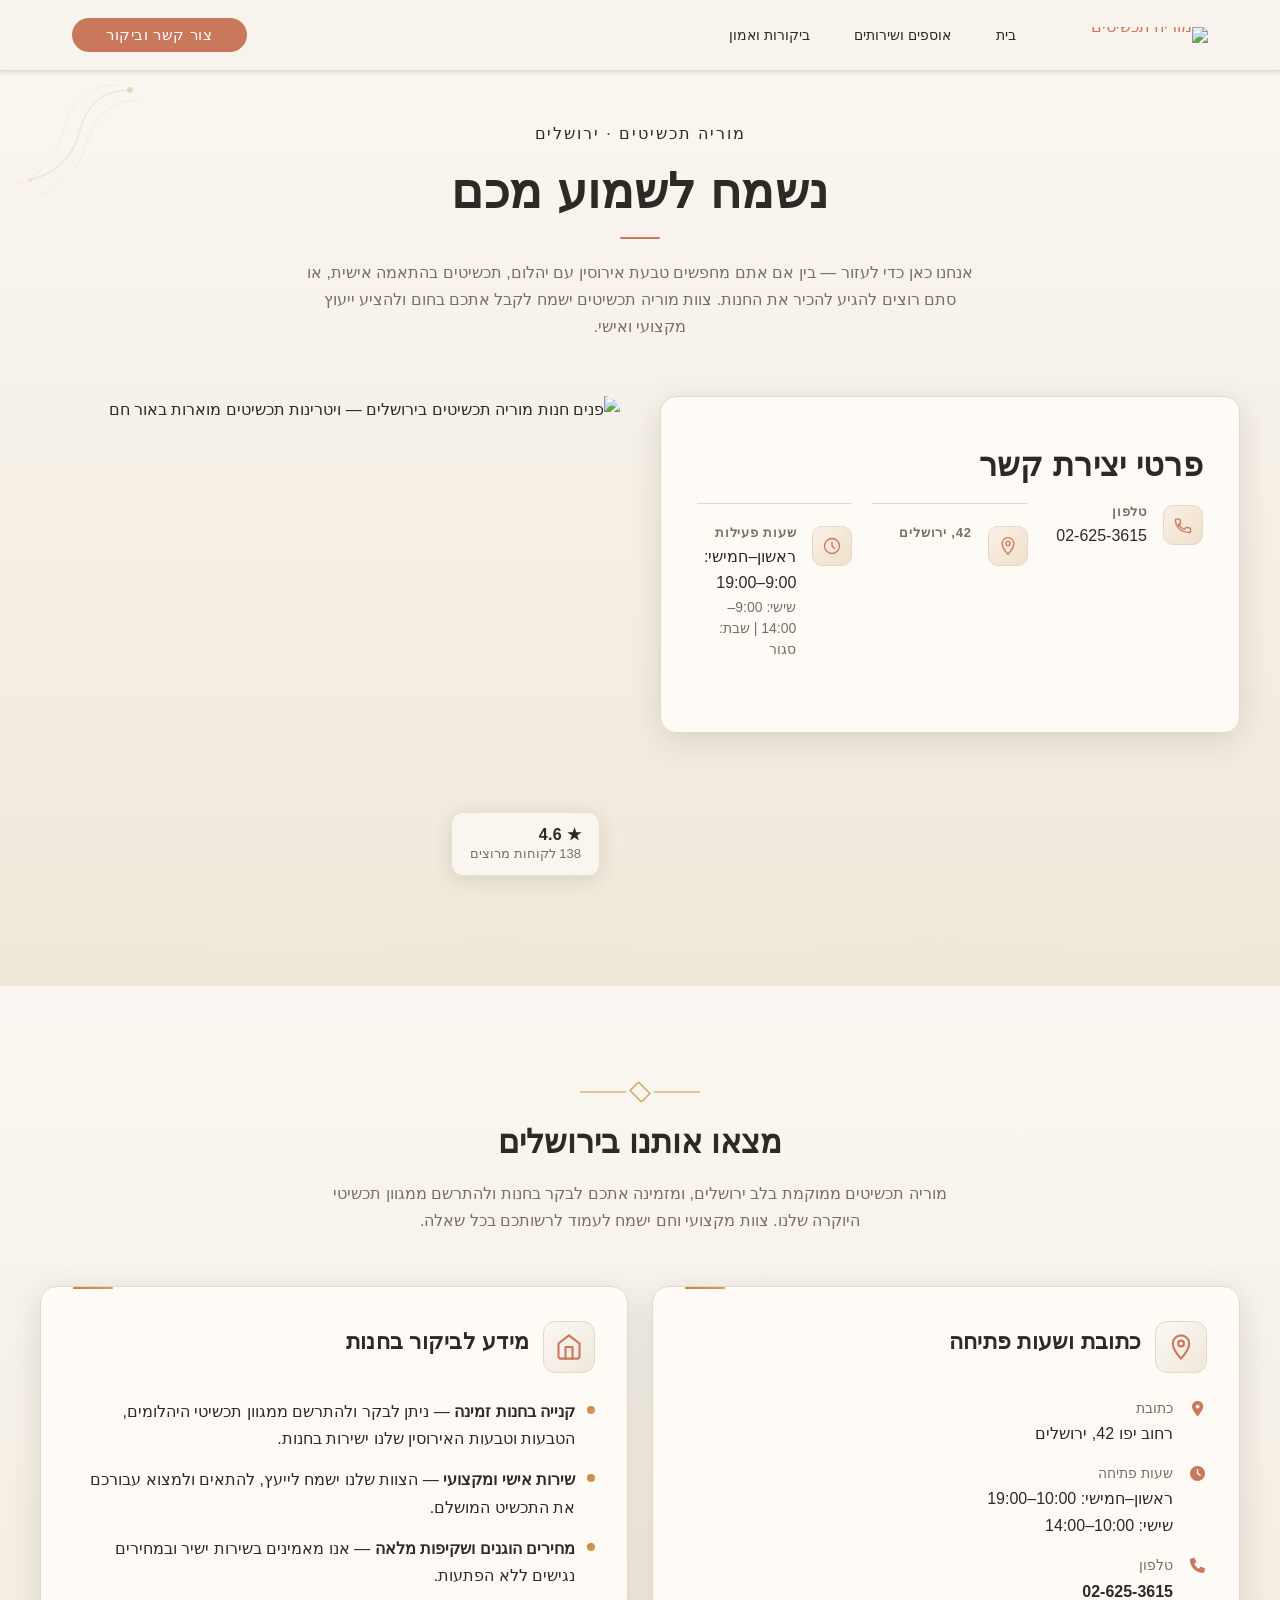
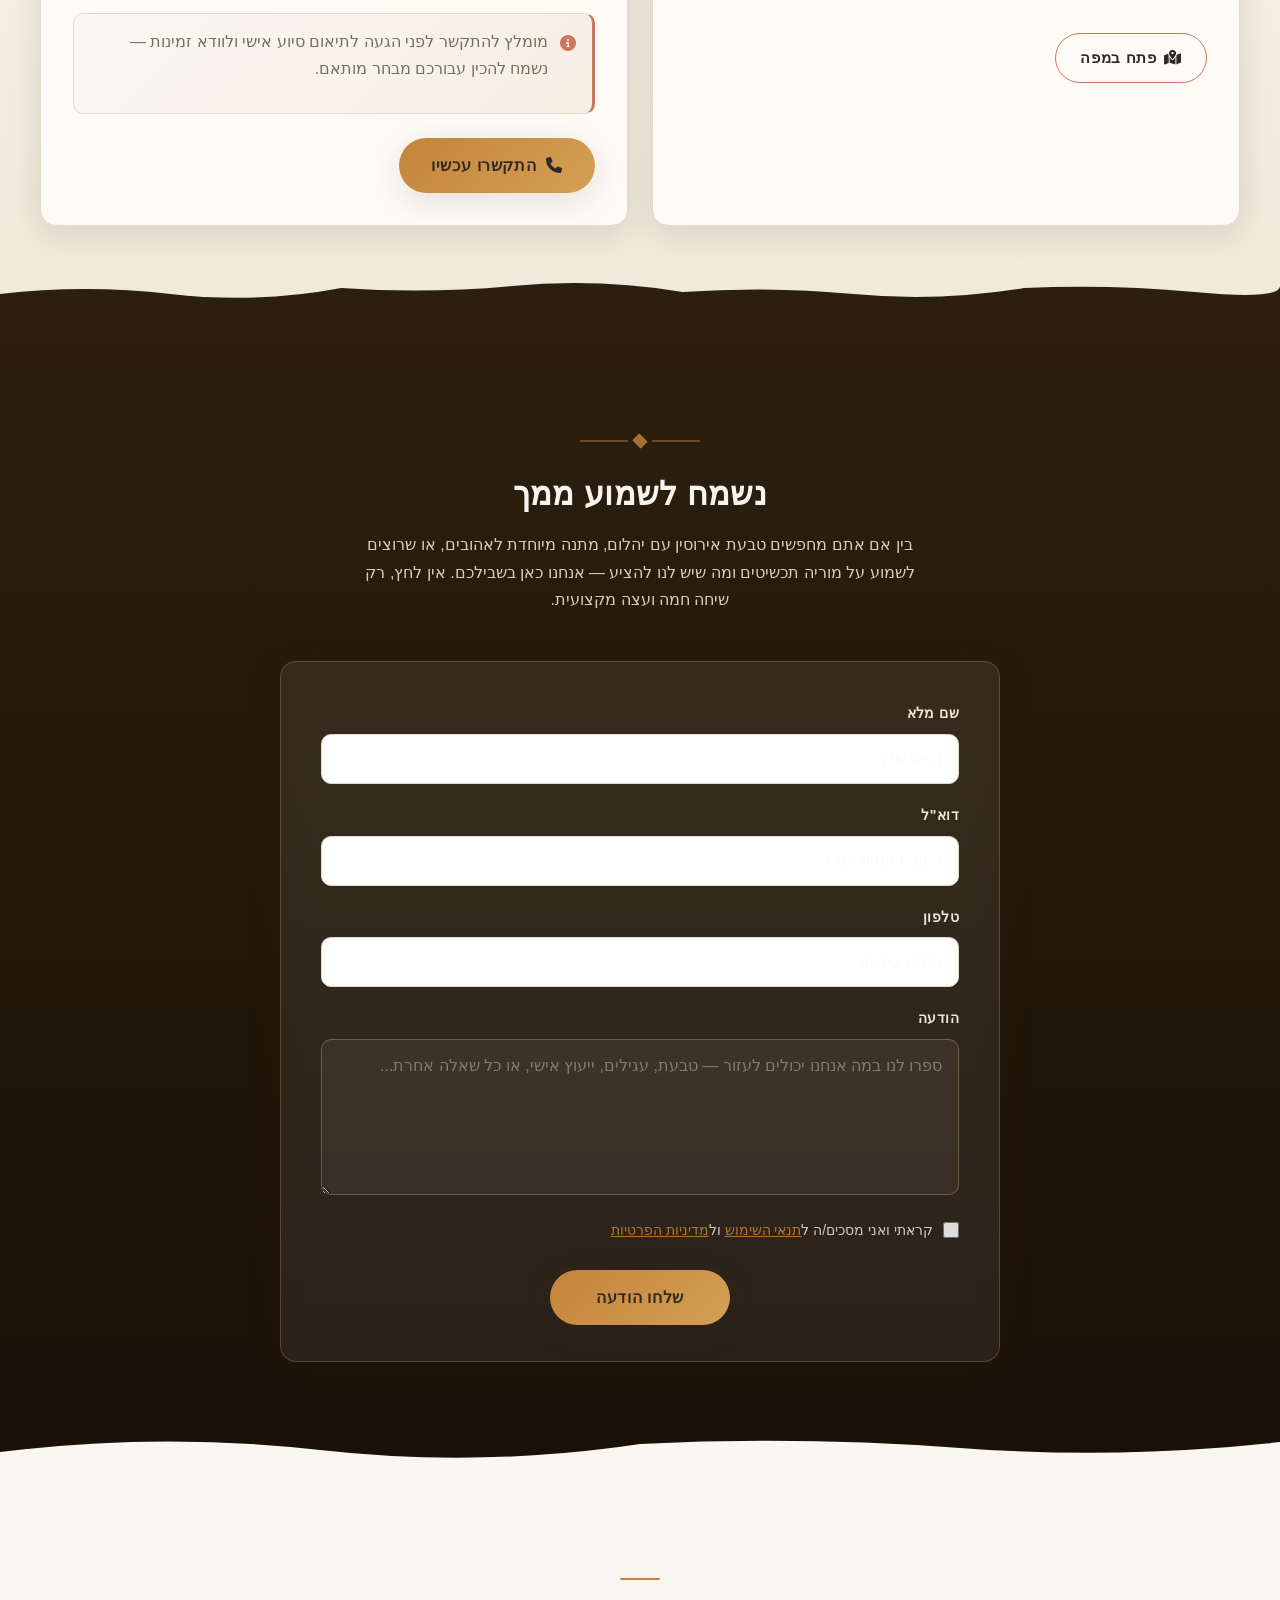
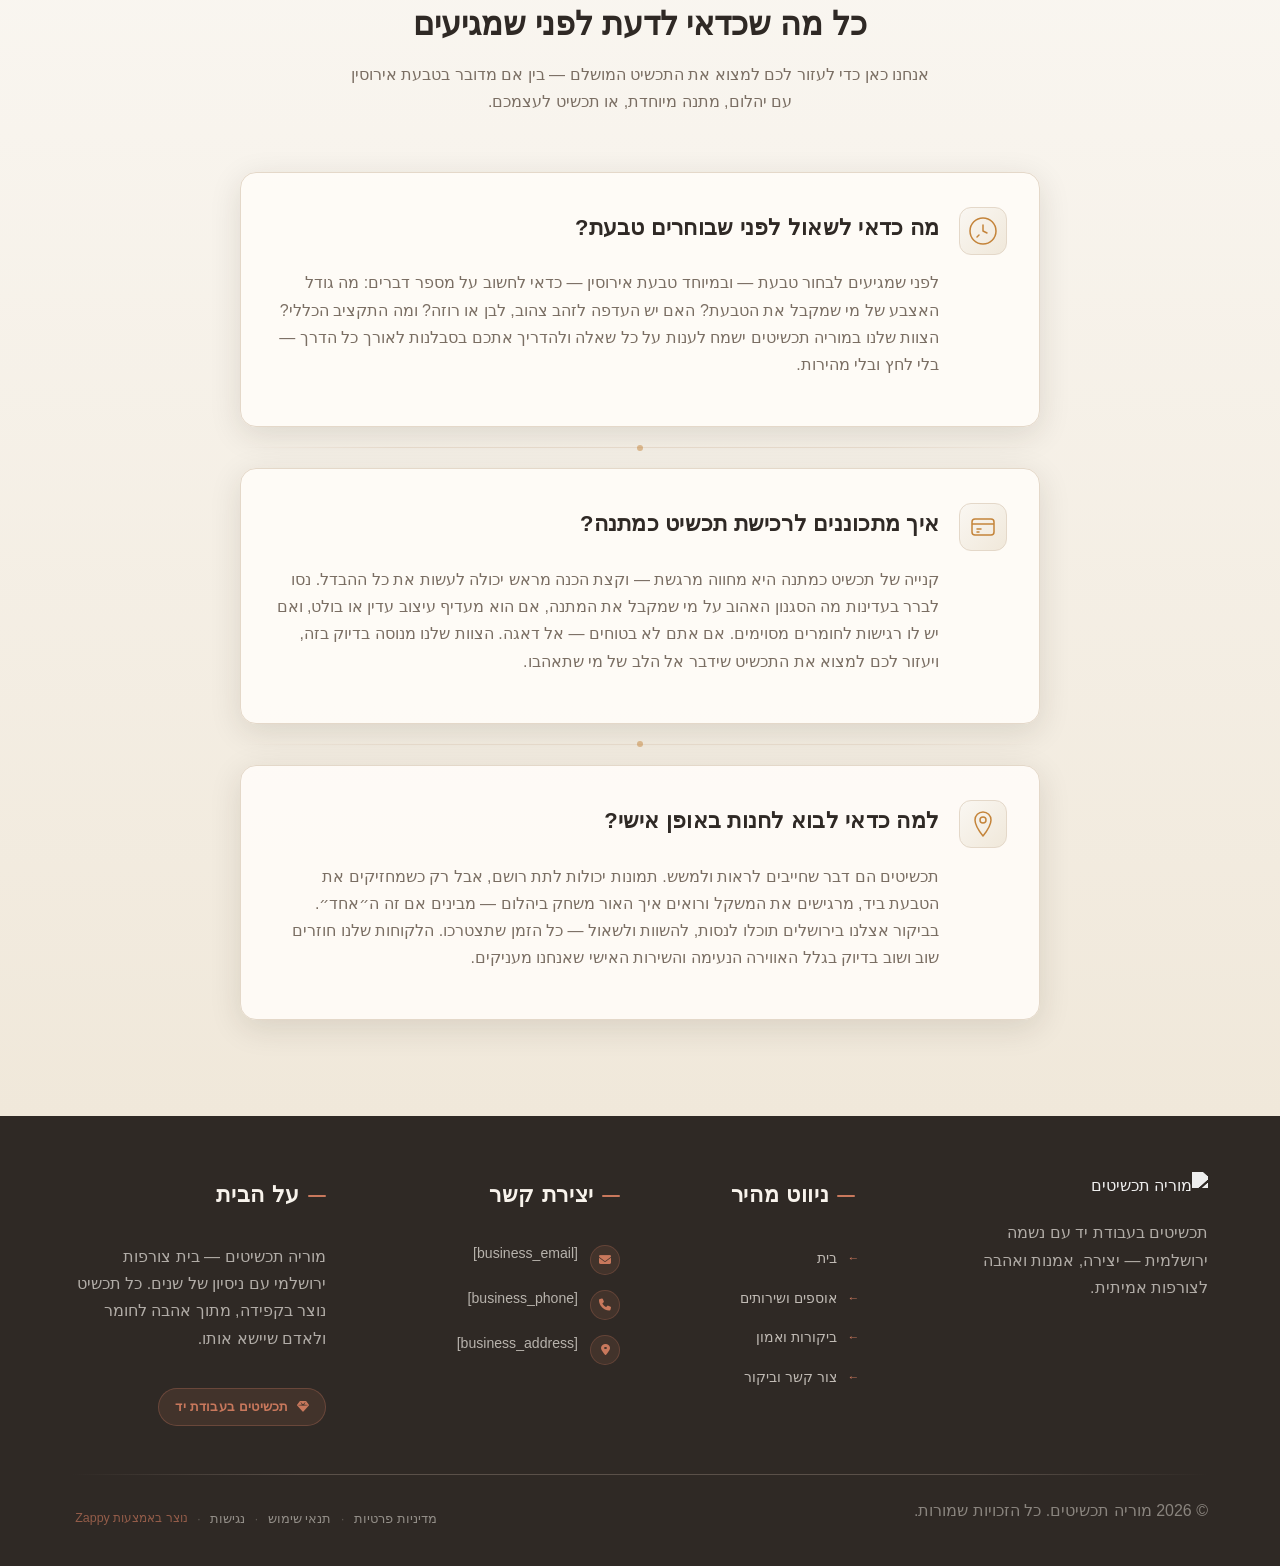
==== commit 3ea840d3: "Incremental sync: 1 page(s) — text_edit" ====
--- a/public/contact.html
+++ b/public/contact.html
@@ -1 +1 @@
-<!doctype html><html dir="rtl" lang="he"><head><meta charset="UTF-8"><meta content="width=device-width,initial-scale=1" name="viewport"><meta content="index, follow" name="robots"><title>בואו להכיר אותנו — מוריה תכשיטים בירושלים מחכה לכם</title><meta content="מצאו אותנו בלב ירושלים ובואו לחוות שירות אישי וחם שרק מוריה תכשיטים יודעת לתת. צרו קשר לקביעת פגישה, שאלות על טבעות אירוסין עם יהלום או כל תכשיט בהתאמה אישית שחלמתם עליו." name="description"><meta content="צור קשר מוריה תכשיטים, חנות תכשיטים ירושלים, טבעות אירוסין עם יהלום, ביקור בחנות תכשיטים, מוריה תכשיטים" name="keywords"><link href="/assets/favicon.ico" rel="icon" type="image/x-icon"><link href="/assets/favicon-16x16.png" rel="icon" type="image/png" sizes="16x16"><link href="/assets/favicon-32x32.png" rel="icon" type="image/png" sizes="32x32"><link href="/assets/favicon-48x48.png" rel="icon" type="image/png" sizes="48x48"><link href="/assets/favicon-192x192.png" rel="icon" type="image/png" sizes="192x192"><link href="/assets/favicon-512x512.png" rel="icon" type="image/png" sizes="512x512"><link href="/assets/apple-touch-icon.png" rel="apple-touch-icon"><script>!function(){"use strict";var t="c2ff3dbb-0796-4b7d-b2b9-1e2165a55ee5",e="https://api.zappy5.com/api/analytics/track",a=18e5,n=2592e6,o=!0,i=!0,r=!0;var s=function(){var e="zappy_visitor_"+t,a=null;try{if(a=localStorage.getItem(e)){var o=JSON.parse(a),i=Date.now();if(i-o.created<n)return o.lastSeen=i,localStorage.setItem(e,JSON.stringify(o)),o.id}}catch(t){console.warn("Zappy Analytics: LocalStorage not available")}var r="zv_"+Date.now()+"_"+Math.random().toString(36).substr(2,9);try{localStorage.setItem(e,JSON.stringify({id:r,created:Date.now(),lastSeen:Date.now()}))}catch(t){}return r}(),c=function(){var e="zappy_session_"+t,n=null;try{if(n=sessionStorage.getItem(e)){var o=JSON.parse(n),i=Date.now();if(i-o.timestamp<a)return o.timestamp=i,sessionStorage.setItem(e,JSON.stringify(o)),o.id}}catch(t){console.warn("Zappy Analytics: SessionStorage not available")}var r="zs_"+Date.now()+"_"+Math.random().toString(36).substr(2,9);try{sessionStorage.setItem(e,JSON.stringify({id:r,timestamp:Date.now()}))}catch(t){}return r}();function l(a,n){n=n||{};var o={website_id:t,event_type:a,page_path:window.location.pathname,referrer:document.referrer||"direct",visitor_id:s,session_id:c,metadata:n};if(navigator.sendBeacon){var i=new Blob([JSON.stringify(o)],{type:"application/json"});navigator.sendBeacon(e,i)}else fetch(e,{method:"POST",headers:{"Content-Type":"application/json"},body:JSON.stringify(o),keepalive:!0}).catch(function(t){console.warn("Zappy Analytics: Failed to track event",t)})}o&&l("pageview",{title:document.title,url:window.location.href}),i&&document.addEventListener("click",function(t){var e=t.target;if("BUTTON"===e.tagName||e.closest("button")){var a="BUTTON"===e.tagName?e:e.closest("button");l("click",{element:"button",text:a.textContent.trim().substring(0,100),id:a.id||null,class:a.className||null})}else if("A"===e.tagName||e.closest("a")){var n="A"===e.tagName?e:e.closest("a");l("navigation",{element:"link",text:n.textContent.trim().substring(0,100),href:n.href,external:n.hostname!==window.location.hostname})}},!0),r&&document.addEventListener("submit",function(t){var e=t.target;l("form_submit",{form_id:e.id||null,form_name:e.name||null,form_action:e.action||null,form_method:e.method||"GET"})},!0);var d=Date.now();window.addEventListener("beforeunload",function(){l("page_unload",{time_on_page:Math.floor((Date.now()-d)/1e3),page_path:window.location.pathname})}),window.zappyAnalytics={track:l,getVisitorId:function(){return s},getSessionId:function(){return c}}}()</script><meta content="בואו להכיר אותנו — מוריה תכשיטים בירושלים מחכה לכם" property="og:title"><meta content="מצאו אותנו בלב ירושלים ובואו לחוות שירות אישי וחם שרק מוריה תכשיטים יודעת לתת. צרו קשר לקביעת פגישה, שאלות על טבעות אירוסין עם יהלום או כל תכשיט בהתאמה אישית שחלמתם עליו." property="og:description"><meta content="summary_large_image" name="twitter:card"><meta content="בואו להכיר אותנו — מוריה תכשיטים בירושלים מחכה לכם" name="twitter:title"><meta content="מצאו אותנו בלב ירושלים ובואו לחוות שירות אישי וחם שרק מוריה תכשיטים יודעת לתת. צרו קשר לקביעת פגישה, שאלות על טבעות אירוסין עם יהלום או כל תכשיט בהתאמה אישית שחלמתם עליו." name="twitter:description"><meta content="website" property="og:type"><meta content="he_IL" property="og:locale"><link href="https://cdnjs.cloudflare.com/ajax/libs/font-awesome/6.4.0/css/all.min.css" rel="stylesheet"><link href="/assets/favicon.ico" rel="icon" type="image/x-icon"><link href="/assets/favicon-16x16.png" rel="icon" type="image/png" sizes="16x16"><link href="/assets/favicon-32x32.png" rel="icon" type="image/png" sizes="32x32"><link href="/assets/favicon-48x48.png" rel="icon" type="image/png" sizes="48x48"><link href="/assets/favicon-192x192.png" rel="icon" type="image/png" sizes="192x192"><link href="/assets/favicon-512x512.png" rel="icon" type="image/png" sizes="512x512"><link href="/assets/apple-touch-icon.png" rel="apple-touch-icon"><link href="https://cdn.jsdelivr.net/npm/vanilla-cookieconsent@3/dist/cookieconsent.css" rel="stylesheet"><script src="https://cdn.jsdelivr.net/npm/vanilla-cookieconsent@3/dist/cookieconsent.umd.js"></script><script src="https://cdn.jsdelivr.net/gh/mickidum/acc_toolbar/acctoolbar/acctoolbar.min.js"></script><link href="/styles.css" rel="stylesheet"><style id="zappy-dropdown-submenu-styles">#navMenu li:has(.sub-menu),.nav-menu li:has(.sub-menu),.navbar li:has(.sub-menu),nav li:has(.sub-menu){position:relative}#navMenu .sub-menu,.nav-menu .sub-menu,.navbar .sub-menu,nav .sub-menu{display:block!important;position:absolute!important;top:100%;left:0;min-width:220px;background:#fff;border-radius:8px;box-shadow:0 8px 25px rgba(0,0,0,.15);padding:8px 0;opacity:0;visibility:hidden;transform:translateY(10px);transition:all .3s ease;z-index:1000;list-style:none;pointer-events:none}#navMenu li:hover>.sub-menu,.nav-menu li:hover>.sub-menu,.navbar li:hover>.sub-menu,nav li:hover>.sub-menu{opacity:1!important;visibility:visible!important;transform:translateY(0)!important;pointer-events:auto!important}.sub-menu li{list-style:none;margin:0;padding:0}.sub-menu a{display:block!important;padding:10px 16px!important;color:var(--text-dark,#333)!important;font-weight:500;text-decoration:none;white-space:nowrap;transition:background-color .2s}.sub-menu .zappy-nav-child>a{padding-left:28px!important;font-size:.9em!important;opacity:.85!important}[dir=rtl] .sub-menu .zappy-nav-child>a,html[lang=ar] .sub-menu .zappy-nav-child>a,html[lang=he] .sub-menu .zappy-nav-child>a{padding-left:10px!important;padding-right:28px!important}.sub-menu .zappy-nav-parent>a{font-weight:600!important}.sub-menu a:hover{background-color:#f5f5f5}[dir=rtl] .nav-menu .sub-menu,[dir=rtl] .navbar .sub-menu,[dir=rtl] nav .sub-menu,html[lang=ar] .nav-menu .sub-menu,html[lang=ar] .navbar .sub-menu,html[lang=ar] nav .sub-menu,html[lang=he] .nav-menu .sub-menu,html[lang=he] .navbar .sub-menu,html[lang=he] nav .sub-menu{left:auto!important;right:0!important}.sub-menu:empty,.sub-menu:not(:has(li)):not(:has(> a)),.sub-menu:not(:has(li:not(.zappy-hidden-menu-item))):not(:has(> a)){display:none!important;opacity:0!important;visibility:hidden!important;pointer-events:none!important}li:has(.menu-group-title):hover>.sub-menu{opacity:1!important;visibility:visible!important;transform:translateY(0)!important;pointer-events:auto!important}#navMenu>li>.menu-group-title,.nav-menu>li>.menu-group-title{display:inline-block;padding:.5rem 1rem;cursor:default;user-select:none}@media (max-width:768px){#navMenu .sub-menu,.nav-menu .sub-menu,.navbar .sub-menu,nav .sub-menu{position:static!important;transform:none!important;box-shadow:none!important;background:0 0!important;max-height:0;overflow:hidden;opacity:0;visibility:hidden;transition:max-height .3s ease,opacity .3s ease;padding:0!important;border-radius:0!important}#navMenu .sub-menu.mobile-expanded,.nav-menu .sub-menu.mobile-expanded,.navbar .sub-menu.mobile-expanded{max-height:none!important;overflow-y:visible!important;opacity:1!important;visibility:visible!important;padding:8px 0 8px 16px!important}[dir=rtl] .sub-menu.mobile-expanded,html[lang=he] .sub-menu.mobile-expanded{padding:8px 16px 8px 0!important}#navMenu li:hover>.sub-menu,.nav-menu li:hover>.sub-menu,.navbar li:hover>.sub-menu,nav li:hover>.sub-menu{opacity:0;visibility:hidden;pointer-events:none}#navMenu li>.sub-menu.mobile-expanded,.nav-menu li>.sub-menu.mobile-expanded,.navbar li>.sub-menu.mobile-expanded,nav li>.sub-menu.mobile-expanded{opacity:1!important;visibility:visible!important;pointer-events:auto!important}#navMenu li:has(.sub-menu),.nav-menu li:has(.sub-menu),.navbar li:has(.sub-menu),nav li:has(.sub-menu){display:flex!important;flex-wrap:wrap!important;align-items:center!important;position:relative!important;min-height:44px!important}#navMenu li:has(.sub-menu)>a,.nav-menu li:has(.sub-menu)>a,.navbar li:has(.sub-menu)>a,nav li:has(.sub-menu)>a{flex:1!important;min-width:0!important}#navMenu li:has(.sub-menu)>.menu-group-title,.nav-menu li:has(.sub-menu)>.menu-group-title,.navbar li:has(.sub-menu)>.menu-group-title,nav li:has(.sub-menu)>.menu-group-title{flex:1!important;min-width:0!important;padding:0!important;line-height:inherit!important}#navMenu li:has(.sub-menu)>.sub-menu,.nav-menu li:has(.sub-menu)>.sub-menu,.navbar li:has(.sub-menu)>.sub-menu,nav li:has(.sub-menu)>.sub-menu{flex-basis:100%!important;width:100%!important}#navMenu li:has(.sub-menu)>a [class*=arrow],#navMenu li:has(.sub-menu)>a [class*=chevron],.nav-menu li:has(.sub-menu)>a .fa-angle-down,.nav-menu li:has(.sub-menu)>a .fa-chevron-down,.nav-menu li:has(.sub-menu)>a [class*=arrow],.nav-menu li:has(.sub-menu)>a [class*=chevron],nav li:has(.sub-menu)>a [class*=arrow],nav li:has(.sub-menu)>a [class*=chevron]{display:none!important;visibility:hidden!important}.mobile-submenu-toggle{display:flex!important;align-items:center!important;justify-content:center!important;width:44px!important;height:auto!important;background:0 0!important;border:none!important;cursor:pointer!important;color:var(--text-dark)!important;position:static!important;flex-shrink:0!important;align-self:stretch!important;z-index:2!important;padding:0!important;margin:0!important}.mobile-submenu-toggle::after{content:''!important;width:0!important;height:0!important;border-left:6px solid transparent!important;border-right:6px solid transparent!important;border-top:7px solid currentColor!important;transition:transform .3s ease!important}.mobile-submenu-toggle.expanded::after{transform:rotate(180deg)!important}.sub-menu a{padding:10px 0!important;display:block!important;color:var(--text-dark)!important;white-space:normal!important}.sub-menu .zappy-nav-child>a{padding-left:28px!important;font-size:.9em!important;opacity:.85!important}[dir=rtl] .sub-menu .zappy-nav-child>a,html[lang=ar] .sub-menu .zappy-nav-child>a,html[lang=he] .sub-menu .zappy-nav-child>a{padding-left:0!important;padding-right:28px!important}.sub-menu .zappy-nav-parent>a{font-weight:600!important}#navMenu.active,.nav-menu.active{max-width:100vw!important;overflow-x:hidden!important;box-sizing:border-box!important}.navbar .sub-menu li a,.zappy-products-dropdown .sub-menu a,nav.navbar .sub-menu li a{color:var(--text-dark)!important}}@media (min-width:769px){.mobile-submenu-toggle{display:none!important}}</style><style id="zappy-widget-visibility">html[dir=rtl] .whatsapp-float{right:20px!important;left:auto!important}html:not([dir]) .whatsapp-float,html[dir=ltr] .whatsapp-float{left:20px!important;right:auto!important}html[dir=rtl] #mic-access-tool-general-button,html[dir=rtl] #mic-init-access-tool #mic-access-tool-general-button,html[dir=rtl] #mic-init-access-tool .mic-access-tool-general-button,html[dir=rtl] ._access-icon,html[dir=rtl] .mic-access-tool-general-button{left:20px!important;right:auto!important}html:not([dir]) #mic-access-tool-general-button,html:not([dir]) #mic-init-access-tool #mic-access-tool-general-button,html:not([dir]) #mic-init-access-tool .mic-access-tool-general-button,html:not([dir]) ._access-icon,html:not([dir]) .mic-access-tool-general-button,html[dir=ltr] #mic-access-tool-general-button,html[dir=ltr] #mic-init-access-tool #mic-access-tool-general-button,html[dir=ltr] #mic-init-access-tool .mic-access-tool-general-button,html[dir=ltr] ._access-icon,html[dir=ltr] .mic-access-tool-general-button{right:20px!important;left:auto!important}@media (max-width:768px){.whatsapp-float{display:flex!important}}@media (min-width:769px){.whatsapp-float{display:flex!important}}@media (max-width:768px){#mic-access-tool-general-button,#mic-init-access-tool #mic-access-tool-general-button,#mic-init-access-tool .mic-access-tool-general-button,._access-icon,.mic-access-tool-general-button{display:flex!important;visibility:visible!important;opacity:1!important;pointer-events:auto!important}#mic-access-tool-box.opened-mic-access-tool,#mic-init-access-tool #mic-access-tool-box.opened-mic-access-tool,.mic-access-tool-box.opened-mic-access-tool{visibility:visible!important;opacity:1!important;pointer-events:auto!important}}@media (min-width:769px){#mic-access-tool-general-button,#mic-init-access-tool #mic-access-tool-general-button,#mic-init-access-tool .mic-access-tool-general-button,._access-icon,.mic-access-tool-general-button{display:flex!important;visibility:visible!important;opacity:1!important;pointer-events:auto!important}#mic-access-tool-box.opened-mic-access-tool,#mic-init-access-tool #mic-access-tool-box.opened-mic-access-tool,.mic-access-tool-box.opened-mic-access-tool{visibility:visible!important;opacity:1!important;pointer-events:auto!important}}</style></head><body><nav class="navbar" dir="rtl"><button class="mobile-toggle" aria-label="Menu" id="mobileToggle"><svg viewBox="0 0 24 24" fill="none" height="24" width="24" class="hamburger-icon"><path d="M3 12h18M3 6h18M3 18h18" stroke="currentColor" stroke-width="2" stroke-linecap="round"></path></svg> <svg viewBox="0 0 24 24" fill="none" height="24" width="24" class="close-icon" style="display:none"><path d="M18 6L6 18M6 6l12 12" stroke="currentColor" stroke-width="2" stroke-linecap="round"></path></svg></button> <button class="phone-header-btn" aria-label="Call" data-phone="[business_phone]"><svg viewBox="0 0 24 24" fill="currentColor" height="20" width="20"><path d="M22 16.92v3a2 2 0 0 1-2.18 2 19.79 19.79 0 0 1-8.63-3.07 19.5 19.5 0 0 1-6-6 19.79 19.79 0 0 1-3.07-8.67A2 2 0 0 1 4.11 2h3a2 2 0 0 1 2 1.72 12.84 12.84 0 0 0 .7 2.81 2 2 0 0 1-.45 2.11L8.09 9.91a16 16 0 0 0 6 6l1.27-1.27a2 2 0 0 1 2.11-.45 12.84 12.84 0 0 0 2.81.7A2 2 0 0 1 22 16.92z"></path></svg></button><div class="nav-container"><div class="nav-right-group"><div class="nav-brand"><a href="/" class="logo-link"><img alt="מוריה תכשיטים" class="logo" src="/assets/site----------------image-1.webp"></a></div><ul class="nav-menu" id="navMenu"><li><a href="/">בית</a></li><li><a href="/collections-services">אוספים ושירותים</a></li><li><a href="/reviews-trust">ביקורות ואמון</a></li></ul></div><div class="nav-cta-container"><a href="/contact" class="nav-cta-btn">צור קשר וביקור</a></div></div></nav><script>window.addEventListener("load",function(){const e=document.querySelector(".navbar, nav, header");if(!e)return void console.log("[Navbar] Navbar element not found");let t=document.getElementById("mobileToggle")||document.querySelector(".mobile-toggle")||document.querySelector(".hamburger")||document.querySelector(".hamburger-menu")||document.querySelector(".menu-toggle")||document.querySelector(".burger-menu")||document.querySelector('[aria-label="Menu"]')||document.querySelector('[aria-label="תפריט"]');const n=document.querySelector(".phone-header-btn"),o=window.getComputedStyle(e);let r=o.backgroundColor;if(console.log("[Navbar] Initial navbar background:",r),"transparent"===r||"rgba(0, 0, 0, 0)"===r||r.startsWith("rgba")&&r.includes(", 0)")){const e=o.backgroundImage;if(e&&"none"!==e)console.log("[Navbar] Navbar has background image/gradient, using dark text"),r="rgb(240, 240, 240)";else{const e=window.getComputedStyle(document.body).backgroundColor;console.log("[Navbar] Navbar transparent, using body background:",e),r=e}}const a=r.match(/\d+/g);if(a&&a.length>=3){const e=(.299*parseInt(a[0])+.587*parseInt(a[1])+.114*parseInt(a[2]))/255;console.log("[Navbar] Mobile button colors preserved from Claude CSS (luminance:",e.toFixed(2)+")");const o=document.createElement("style");o.id="zappy-mobile-nav-fix";document.documentElement.lang;document.documentElement.dir,o.textContent='\n        /* Hide mobile buttons on desktop, show only on mobile */\n        @media (min-width: 769px) {\n          .mobile-toggle,\n          .phone-header-btn {\n            display: none !important;\n          }\n        }\n        \n        /* Show and position mobile buttons correctly on mobile */\n        @media (max-width: 768px) {\n          .navbar,\n          nav.navbar {\n            min-height: 70px !important;\n          }\n\n          .mobile-toggle,\n          .phone-header-btn {\n            position: absolute !important;\n            top: 0 !important;\n            bottom: 0 !important;\n            margin-top: auto !important;\n            margin-bottom: auto !important;\n            z-index: 1001 !important;\n            display: flex !important;\n            align-items: center !important;\n            justify-content: center !important;\n            width: 36px !important;\n            height: 36px !important;\n            border-radius: 50% !important;\n            border: none !important;\n            cursor: pointer !important;\n            padding: 6px !important;\n            background: none !important;\n            color: var(--nav-text, var(--text-dark)) !important;\n            touch-action: manipulation !important;\n            -webkit-tap-highlight-color: transparent !important;\n          }\n\n          html[data-zappy-site-type="ecommerce"] .phone-header-btn,\n          body[data-zappy-site-type="ecommerce"] .phone-header-btn,\n          html[data-zappy-site-type="ecommerce"] header .phone-header-btn,\n          html[data-zappy-site-type="ecommerce"] nav .phone-header-btn {\n            display: none !important;\n            visibility: hidden !important;\n            width: 0 !important;\n            height: 0 !important;\n            min-width: 0 !important;\n            overflow: hidden !important;\n          }\n          \n          /* LTR positioning (default): hamburger LEFT, phone RIGHT */\n          html:not([dir="rtl"]):not([lang="he"]):not([lang="ar"]) .mobile-toggle,\n          html[dir="ltr"] .mobile-toggle {\n            left: 12px !important;\n            right: auto !important;\n          }\n          html:not([dir="rtl"]):not([lang="he"]):not([lang="ar"]) .phone-header-btn,\n          html[dir="ltr"] .phone-header-btn {\n            right: 12px !important;\n            left: auto !important;\n          }\n          \n          /* RTL positioning: hamburger RIGHT, phone LEFT */\n          html[dir="rtl"] .mobile-toggle,\n          html[lang="he"] .mobile-toggle,\n          html[lang="ar"] .mobile-toggle {\n            right: 12px !important;\n            left: auto !important;\n          }\n          html[dir="rtl"] .phone-header-btn,\n          html[lang="he"] .phone-header-btn,\n          html[lang="ar"] .phone-header-btn {\n            left: 12px !important;\n            right: auto !important;\n          }\n          \n          /* CRITICAL: Ensure nav-container has min-height on mobile */\n          /* All children are positioned absolutely/fixed on mobile, so height:auto collapses to 0 */\n          .nav-container {\n            min-height: 70px !important;\n            position: relative !important;\n          }\n          \n          /* Ensure SVG icons are properly sized and inherit color */\n          .mobile-toggle svg,\n          .phone-header-btn svg {\n            width: 24px !important;\n            height: 24px !important;\n            /* Don\'t force display - let JavaScript control hamburger/close toggle */\n          }\n          \n          /* Reset nav-cta-container on mobile - remove desktop box-shadow/padding */\n          /* that creates a visible ghost box when CTA button is hidden */\n          .nav-cta-container {\n            box-shadow: none !important;\n            padding: 0 !important;\n          }\n          \n          /* Hide nav-cta-container entirely on mobile when there\'s no lang-switcher */\n          /* (only the CTA button is inside, and it\'s hidden on mobile) */\n          .nav-cta-container:not(:has(.lang-switcher)) {\n            display: none !important;\n          }\n          \n          /* CRITICAL: Prevent hero image fade gradient from bleeding over headline text */\n          /* The .image-fade-gradient has bottom: -30px (extends below parent) */\n          /* On mobile stacked layout, this overlaps the h1 text below the image */\n          .hero-image-column {\n            overflow: hidden !important;\n          }\n          .image-fade-gradient {\n            bottom: 0 !important;\n          }\n          \n          /* Hide desktop language switcher on mobile - hamburger menu handles it */\n          /* High specificity to override stored CSS */\n          .lang-switcher,\n          .nav-cta-container .lang-switcher,\n          .nav-container .lang-switcher,\n          .navbar .lang-switcher,\n          .navbar .nav-cta-container .lang-switcher {\n            display: none !important;\n          }\n        }\n      ';const r=document.getElementById("zappy-mobile-nav-fix");r&&r.remove(),document.head.appendChild(o),console.log("[Navbar] Critical CSS injected for mobile nav positioning");const i=window.innerWidth<=768;if(t){const e=t.querySelector(".hamburger-icon"),n=t.querySelector(".close-icon");e&&(e.style.setProperty("width","24px","important"),e.style.setProperty("height","24px","important"),e.style.setProperty("display","block","important")),n&&(n.style.setProperty("width","24px","important"),n.style.setProperty("height","24px","important"),n.style.setProperty("display","none","important")),i?(t.style.setProperty("position","absolute","important"),t.style.setProperty("top","0","important"),t.style.setProperty("bottom","0","important"),t.style.setProperty("margin-top","auto","important"),t.style.setProperty("margin-bottom","auto","important"),t.style.setProperty("z-index","1001","important"),t.style.removeProperty("left"),t.style.removeProperty("right"),console.log("[Navbar] Mobile toggle positioning applied (mobile viewport)")):(t.style.removeProperty("position"),t.style.removeProperty("top"),t.style.removeProperty("transform"),t.style.removeProperty("z-index"),t.style.removeProperty("left"),t.style.removeProperty("right"),console.log("[Navbar] Desktop viewport - cleared mobile toggle inline positioning"))}if(n){const e=n.querySelector("svg");e&&(e.style.width="24px",e.style.height="24px",e.setAttribute("width","24"),e.setAttribute("height","24")),i?(n.style.setProperty("position","absolute","important"),n.style.setProperty("top","0","important"),n.style.setProperty("bottom","0","important"),n.style.setProperty("margin-top","auto","important"),n.style.setProperty("margin-bottom","auto","important"),n.style.setProperty("z-index","1001","important"),n.style.removeProperty("left"),n.style.removeProperty("right"),console.log("[Navbar] Phone button positioning applied (mobile viewport)")):(n.style.removeProperty("position"),n.style.removeProperty("top"),n.style.removeProperty("transform"),n.style.removeProperty("z-index"),n.style.removeProperty("left"),n.style.removeProperty("right"),console.log("[Navbar] Desktop viewport - cleared phone button inline positioning"))}}else console.log("[Navbar] Could not parse background color:",r);t=document.getElementById("mobileToggle")||document.querySelector(".mobile-toggle")||document.querySelector(".hamburger")||document.querySelector(".hamburger-menu")||document.querySelector(".menu-toggle")||document.querySelector(".burger-menu")||document.querySelector('[aria-label="Menu"]')||document.querySelector('[aria-label="תפריט"]');const i=document.getElementById("navMenu")||document.querySelector(".nav-menu")||document.querySelector(".nav-links")||document.querySelector("nav ul:not(.submenu)");if(!t||!i)return void console.log("[Navbar] Mobile toggle or menu not found:",{toggle:!!t,menu:!!i});i.id||(i.id="navMenu"),console.log("[Navbar] Initializing mobile menu...");const l=t.cloneNode(!0);t.parentNode.replaceChild(l,t);var s=0;function p(e){var t=Date.now();t-s<300||(s=t,function(e){e.preventDefault(),e.stopPropagation();const t=l.querySelector(".hamburger-icon"),n=l.querySelector(".close-icon");i.classList.contains("active")?(i.classList.remove("active"),t&&t.style.setProperty("display","block","important"),n&&n.style.setProperty("display","none","important"),document.body.style.overflow="",console.log("[Navbar] Menu closed")):(i.classList.add("active"),t&&t.style.setProperty("display","none","important"),n&&n.style.setProperty("display","block","important"),document.body.style.overflow="hidden",console.log("[Navbar] Menu opened"))}(e))}l.addEventListener("click",p),l.addEventListener("touchend",p),i.querySelectorAll("a").forEach(function(e){e.addEventListener("click",function(){if("#"===this.getAttribute("href"))return;const e=l.querySelector(".hamburger-icon"),t=l.querySelector(".close-icon");i.classList.remove("active"),e&&e.style.setProperty("display","block","important"),t&&t.style.setProperty("display","none","important"),document.body.style.overflow="",console.log("[Navbar] Menu closed (link clicked)")})});var m=i.querySelectorAll(".dropdown-toggle");m.forEach(function(e){e.addEventListener("click",function(e){e.preventDefault(),e.stopPropagation();var t=this.closest(".nav-dropdown");t&&(t.parentNode.querySelectorAll(".nav-dropdown.open").forEach(function(e){e!==t&&e.classList.remove("open")}),t.classList.toggle("open"),console.log("[Navbar] Dropdown toggled:",t.classList.contains("open")?"open":"closed"))})}),document.addEventListener("click",function(e){e.target.closest(".nav-dropdown")||document.querySelectorAll(".nav-dropdown.open").forEach(function(e){e.classList.remove("open")})}),console.log("[Navbar] Dropdown handlers initialized for "+m.length+" dropdowns"),n&&n.addEventListener("click",function(){const e=document.querySelectorAll('a[href^="tel:"]'),t=e.length>0?e[0].getAttribute("href").replace("tel:",""):"[business_phone]";window.location.href="tel:"+t,console.log("[Navbar] Phone button clicked")}),console.log("[Navbar] Mobile menu initialized successfully")})</script><main><section class="contact-contact-intro-section" data-layout-spec="צור קשר וביקור-contact-intro" dir="rtl" id="contact-contact-intro-section"><div class="ccis-corner-flourish" aria-hidden="true"><svg viewBox="0 0 140 140" fill="none" height="140" width="140" xmlns="http://www.w3.org/2000/svg" aria-hidden="true" data-no-icon-edit="true"><path d="M130,10 Q90,10 80,50 Q70,90 30,100" stroke="#D4A055" stroke-width="1.5" fill="none" opacity="0.18"></path><path d="M120,5 Q75,5 65,48 Q55,90 15,105" stroke="#D4A055" stroke-width="1" fill="none" opacity="0.12"></path><path d="M140,20 Q100,20 88,60 Q76,100 40,115" stroke="#C4843A" stroke-width="1" fill="none" opacity="0.1"></path><circle cx="130" cy="10" r="3" fill="#C4843A" opacity="0.25"></circle><circle cx="30" cy="100" r="2" fill="#D4A055" opacity="0.2"></circle></svg></div><div class="ccis-container"><div class="ccis-header"><p class="ccis-label" style="color:rgb(47, 41, 37) !important">מוריה תכשיטים · ירושלים</p><h1 class="ccis-title">נשמח לשמוע מכם</h1><div class="ccis-accent-bar" aria-hidden="true"></div><p class="ccis-subtitle">אנחנו כאן כדי לעזור — בין אם אתם מחפשים טבעת אירוסין עם יהלום, תכשיטים בהתאמה אישית, או סתם רוצים להגיע להכיר את החנות. צוות מוריה תכשיטים ישמח לקבל אתכם בחום ולהציע ייעוץ מקצועי ואישי.</p></div><div class="ccis-two-col"><div class="ccis-info-card"><h2 class="ccis-info-title">פרטי יצירת קשר</h2><ul class="ccis-contact-list" data-zappy-explicit-columns="true" style="display:grid;--zappy-grid-cols:repeat(3, minmax(0, 1fr));grid-template-columns:repeat(3, minmax(0, 1fr))"><li class="ccis-contact-item zappy-grid-item-nested-grid" data-grid-item-index="0"><span class="ccis-icon-wrap" aria-hidden="true"><svg viewBox="0 0 24 24" fill="none" height="20" width="20" xmlns="http://www.w3.org/2000/svg" data-element-type="icon" data-icon-type="svg"><path d="M6.62 10.79a15.05 15.05 0 006.59 6.59l2.2-2.2a1 1 0 011.01-.24 11.47 11.47 0 003.58.57 1 1 0 011 1V20a1 1 0 01-1 1C9.61 21 3 14.39 3 6a1 1 0 011-1h3.5a1 1 0 011 1c0 1.25.2 2.45.57 3.58a1 1 0 01-.25 1.01l-2.2 2.2z" stroke="currentColor" stroke-width="1.6" stroke-linecap="round" stroke-linejoin="round"></path></svg></span><div class="ccis-contact-content"><span class="ccis-contact-label">טלפון</span> <a href="tel:026253615" class="ccis-contact-value">02-625-3615</a></div></li><li class="ccis-contact-item zappy-grid-item-nested-grid" data-grid-item-index="1"><span class="ccis-icon-wrap" aria-hidden="true"><svg viewBox="0 0 24 24" fill="none" height="20" width="20" xmlns="http://www.w3.org/2000/svg" data-element-type="icon" data-icon-type="svg"><path d="M12 2C8.13 2 5 5.13 5 9c0 5.25 7 13 7 13s7-7.75 7-13c0-3.87-3.13-7-7-7z" stroke="currentColor" stroke-width="1.6" stroke-linecap="round" stroke-linejoin="round"></path><circle cx="12" cy="9" r="2.5" stroke="currentColor" stroke-width="1.6"></circle></svg></span><div class="ccis-contact-content"><span class="ccis-contact-label">כתובת</span></div></li><li class="ccis-contact-item zappy-grid-item-nested-grid" data-grid-item-index="2"><span class="ccis-icon-wrap" aria-hidden="true"><svg viewBox="0 0 24 24" fill="none" height="20" width="20" xmlns="http://www.w3.org/2000/svg" data-element-type="icon" data-icon-type="svg"><circle cx="12" cy="12" r="9" stroke="currentColor" stroke-width="1.6"></circle><path d="M12 7v5l3 3" stroke="currentColor" stroke-width="1.6" stroke-linecap="round" stroke-linejoin="round"></path></svg></span><div class="ccis-contact-content"><span class="ccis-contact-label">שעות פעילות</span> <span class="ccis-contact-value">ראשון–חמישי: 9:00–19:00</span> <span class="ccis-contact-sub">שישי: 9:00–14:00 | שבת: סגור</span></div></li></ul><div class="ccis-social-row"></div></div><div class="ccis-image-col"><div class="ccis-image-wrap"><img alt="פנים חנות מוריה תכשיטים בירושלים — ויטרינות תכשיטים מוארות באור חם" class="ccis-store-image" src="/assets/site-contact-contact-intro-image-1.webp" data-context="Warm interior of a Jerusalem jewelry store, מוריה תכשיטים, showing elegant glass display cases with diamond rings and gold jewelry, soft warm lighting, wooden accents, inviting atmosphere, professional jewelry store interior, intimate boutique feel, Jerusalem old city charm" data-element-id="img-1778507132701-f6s43lp5q" data-element-type="image" data-placeholder="contact-contact-intro-image-1" height="750" width="600"><div class="ccis-image-badge"><span class="ccis-badge-stars" style="color:rgb(47, 41, 37) !important">★ 4.6</span> <span class="ccis-badge-text">138 לקוחות מרוצים</span></div></div></div></div></div><div class="ccis-divider-wrapper"><svg viewBox="0 0 1200 70" xmlns="http://www.w3.org/2000/svg" aria-hidden="true" data-no-icon-edit="true" preserveAspectRatio="none"><path d="M0,70 L0,35 Q100,20 200,35 T400,28 Q500,22 600,35 T800,30 Q900,20 1000,35 T1200,28 L1200,70 Z" fill="#F0E8DA"></path></svg></div></section><section class="contact-location-section" data-layout-spec="צור קשר וביקור-location" dir="rtl"><div class="cls-container"><div class="cls-header"><div class="cls-diamond-divider" aria-hidden="true"><svg viewBox="0 0 120 20" fill="none" height="20" width="120" xmlns="http://www.w3.org/2000/svg" aria-hidden="true" data-no-icon-edit="true"><line opacity="0.6" stroke="#C4843A" stroke-width="1.5" x1="0" x2="46" y1="10" y2="10"></line><rect height="12" width="16" x="52" y="4" fill="none" opacity="0.7" transform="rotate(45 60 10)" stroke="#C4843A" stroke-width="1.5"></rect><line opacity="0.6" stroke="#C4843A" stroke-width="1.5" x1="74" x2="120" y1="10" y2="10"></line></svg></div><h2 class="cls-title">מצאו אותנו בירושלים</h2><p class="cls-subtitle">מוריה תכשיטים ממוקמת בלב ירושלים, ומזמינה אתכם לבקר בחנות ולהתרשם ממגוון תכשיטי היוקרה שלנו. צוות מקצועי וחם ישמח לעמוד לרשותכם בכל שאלה.</p></div><div class="cls-cards-grid"><article class="cls-card cls-card-address"><div class="cls-card-accent-line" aria-hidden="true"></div><div class="cls-card-icon-row"><div class="cls-icon-wrap"><svg viewBox="0 0 24 24" fill="none" height="28" width="28" xmlns="http://www.w3.org/2000/svg" data-element-type="icon" data-icon-type="svg" aria-hidden="true" stroke="currentColor" stroke-linecap="round" stroke-linejoin="round" stroke-width="1.8"><path d="M12 2C8.13 2 5 5.13 5 9c0 5.25 7 13 7 13s7-7.75 7-13c0-3.87-3.13-7-7-7z"></path><circle cx="12" cy="9" r="2.5"></circle></svg></div><h3 class="cls-card-title">כתובת ושעות פתיחה</h3></div><div class="cls-info-list"><div class="cls-info-item"><i class="fa-solid cls-info-icon fa-location-dot" aria-hidden="true"></i><div class="cls-info-content"><span class="cls-info-label">כתובת</span> <span class="cls-info-value">רחוב יפו 42, ירושלים</span></div></div><div class="cls-info-item"><i class="fa-solid cls-info-icon fa-clock" aria-hidden="true"></i><div class="cls-info-content"><span class="cls-info-label">שעות פתיחה</span> <span class="cls-info-value">ראשון–חמישי: 10:00–19:00</span> <span class="cls-info-value">שישי: 10:00–14:00</span></div></div><div class="cls-info-item"><i class="fa-solid cls-info-icon fa-phone" aria-hidden="true"></i><div class="cls-info-content"><span class="cls-info-label">טלפון</span> <a href="tel:026253615" class="cls-info-link">02-625-3615</a></div></div></div><a href="https://maps.google.com/?q=יפו+42+ירושלים" class="cls-map-btn" target="_blank" rel="noopener noreferrer"><i class="fa-solid fa-map-location-dot" aria-hidden="true"></i> <span>פתח במפה</span></a></article><article class="cls-card cls-card-visit"><div class="cls-card-accent-line" aria-hidden="true"></div><div class="cls-card-icon-row"><div class="cls-icon-wrap"><svg viewBox="0 0 24 24" fill="none" height="28" width="28" xmlns="http://www.w3.org/2000/svg" data-element-type="icon" data-icon-type="svg" aria-hidden="true" stroke="currentColor" stroke-linecap="round" stroke-linejoin="round" stroke-width="1.8"><path d="M3 9l9-7 9 7v11a2 2 0 0 1-2 2H5a2 2 0 0 1-2-2z"></path><polyline points="9 22 9 12 15 12 15 22"></polyline></svg></div><h3 class="cls-card-title">מידע לביקור בחנות</h3></div><ul class="cls-visit-list"><li class="cls-visit-item"><span class="cls-visit-bullet" aria-hidden="true"></span> <span><strong>קנייה בחנות זמינה</strong> — ניתן לבקר ולהתרשם ממגוון תכשיטי היהלומים, הטבעות וטבעות האירוסין שלנו ישירות בחנות.</span></li><li class="cls-visit-item"><span class="cls-visit-bullet" aria-hidden="true"></span> <span><strong>שירות אישי ומקצועי</strong> — הצוות שלנו ישמח לייעץ, להתאים ולמצוא עבורכם את התכשיט המושלם.</span></li><li class="cls-visit-item"><span class="cls-visit-bullet" aria-hidden="true"></span> <span><strong>מחירים הוגנים ושקיפות מלאה</strong> — אנו מאמינים בשירות ישיר ובמחירים נגישים ללא הפתעות.</span></li></ul><div class="cls-call-note"><div class="cls-call-note-icon" aria-hidden="true"><i class="fa-solid fa-circle-info"></i></div><p class="cls-call-note-text">מומלץ להתקשר לפני הגעה לתיאום סיוע אישי ולוודא זמינות — נשמח להכין עבורכם מבחר מותאם.</p></div><a href="tel:026253615" class="cls-phone-btn"><i class="fa-solid fa-phone" aria-hidden="true"></i> <span>התקשרו עכשיו</span></a></article></div></div><div class="cls-divider-wrapper"><svg viewBox="0 0 1200 70" xmlns="http://www.w3.org/2000/svg" aria-hidden="true" data-no-icon-edit="true" preserveAspectRatio="none"><path d="M0,70 L0,28 Q80,18 160,28 T320,22 Q400,28 480,20 T640,26 Q720,20 800,28 T960,22 Q1040,18 1120,26 T1200,20 L1200,70 Z" fill="#2C1F0E"></path></svg></div></section><section class="contact-form-section" data-layout-spec="צור קשר וביקור-form" dir="rtl"><div class="contact-form-section__container"><div class="contact-form-section__header"><span class="contact-form-section__diamond-divider" aria-hidden="true"><svg viewBox="0 0 120 18" fill="none" height="18" width="120" xmlns="http://www.w3.org/2000/svg" aria-hidden="true" data-no-icon-edit="true"><line opacity="0.6" stroke="#C4843A" stroke-width="1.5" x1="0" x2="48" y1="9" y2="9"></line><rect height="10" width="12" x="54" y="4" fill="#C4843A" opacity="0.8" transform="rotate(45 60 9)" rx="1"></rect><line opacity="0.6" stroke="#C4843A" stroke-width="1.5" x1="72" x2="120" y1="9" y2="9"></line></svg></span><h2 class="contact-form-section__title">נשמח לשמוע ממך</h2><p class="contact-form-section__subtitle">בין אם אתם מחפשים טבעת אירוסין עם יהלום, מתנה מיוחדת לאהובים, או שרוצים לשמוע על מוריה תכשיטים ומה שיש לנו להציע — אנחנו כאן בשבילכם. אין לחץ, רק שיחה חמה ועצה מקצועית.</p></div><div class="contact-form-section__card"><form class="contact-form" novalidate=""><div class="contact-form-section__field-group"><label class="contact-form-section__label" for="cf-name">שם מלא</label> <input class="contact-form-section__input" name="name" type="text" id="cf-name" placeholder="השם שלך" required=""></div><div class="contact-form-section__field-group"><label class="contact-form-section__label" for="cf-email">דוא"ל</label> <input class="contact-form-section__input" name="email" type="email" id="cf-email" placeholder="כתובת המייל שלך" required=""></div><div class="contact-form-section__field-group"><label class="contact-form-section__label" for="cf-phone">טלפון</label> <input class="contact-form-section__input" name="phone" type="tel" id="cf-phone" placeholder="מספר טלפון"></div><div class="contact-form-section__field-group"><label class="contact-form-section__label" for="cf-message">הודעה</label> <textarea class="contact-form-section__input contact-form-section__textarea" id="cf-message" name="message" placeholder="ספרו לנו במה אנחנו יכולים לעזור — טבעת, עגילים, ייעוץ אישי, או כל שאלה אחרת..." required="" rows="5"></textarea></div><div class="privacy-consent"><label class="privacy-consent-label"><input class="privacy-consent-checkbox" name="privacy_consent" type="checkbox" required=""> <span>קראתי ואני מסכים/ה ל<a href="/terms" target="_blank">תנאי השימוש</a> ול<a href="/privacy" target="_blank">מדיניות הפרטיות</a></span></label></div><button class="contact-form-section__submit" type="submit">שלחו הודעה</button></form></div></div><div class="contact-form-section__divider-wrapper" aria-hidden="true"><svg viewBox="0 0 1200 60" xmlns="http://www.w3.org/2000/svg" aria-hidden="true" data-no-icon-edit="true" preserveAspectRatio="none"><path d="M0,60 L0,30 Q150,10 300,28 T600,22 Q750,14 900,26 T1200,20 L1200,60 Z" fill="#FAF7F2"></path></svg></div></section><section class="contact-faq-style-info-section" data-layout-spec="צור קשר וביקור-faq-style-info" dir="rtl"><div class="contact-faq-container"><div class="contact-faq-header"><div class="contact-faq-accent-bar" aria-hidden="true"></div><h2 class="contact-faq-title">כל מה שכדאי לדעת לפני שמגיעים</h2><p class="contact-faq-subtitle">אנחנו כאן כדי לעזור לכם למצוא את התכשיט המושלם — בין אם מדובר בטבעת אירוסין עם יהלום, מתנה מיוחדת, או תכשיט לעצמכם.</p></div><div class="contact-faq-blocks"><article class="contact-faq-block"><div class="contact-faq-block-icon" aria-hidden="true"><svg viewBox="0 0 32 32" fill="none" height="32" width="32" xmlns="http://www.w3.org/2000/svg" data-element-type="icon" data-icon-type="svg"><circle cx="16" cy="16" r="13" stroke="currentColor" stroke-width="1.5"></circle><path d="M16 10v6l4 2" stroke="currentColor" stroke-width="1.5" stroke-linecap="round" stroke-linejoin="round"></path><path d="M10 22l2-2" stroke="currentColor" stroke-width="1.5" stroke-linecap="round"></path></svg></div><div class="contact-faq-block-content"><h3 class="contact-faq-block-title">מה כדאי לשאול לפני שבוחרים טבעת?</h3><p class="contact-faq-block-text">לפני שמגיעים לבחור טבעת — ובמיוחד טבעת אירוסין — כדאי לחשוב על מספר דברים: מה גודל האצבע של מי שמקבל את הטבעת? האם יש העדפה לזהב צהוב, לבן או רוזה? ומה התקציב הכללי? הצוות שלנו במוריה תכשיטים ישמח לענות על כל שאלה ולהדריך אתכם בסבלנות לאורך כל הדרך — בלי לחץ ובלי מהירות.</p></div></article><div class="contact-faq-separator" aria-hidden="true"></div><article class="contact-faq-block"><div class="contact-faq-block-icon" aria-hidden="true"><svg viewBox="0 0 32 32" fill="none" height="32" width="32" xmlns="http://www.w3.org/2000/svg" data-element-type="icon" data-icon-type="svg"><rect height="16" width="22" x="5" y="8" rx="3" stroke="currentColor" stroke-width="1.5"></rect><path d="M5 13h22" stroke="currentColor" stroke-width="1.5"></path><path d="M10 18h4" stroke="currentColor" stroke-width="1.5" stroke-linecap="round"></path><path d="M10 21h2" stroke="currentColor" stroke-width="1.5" stroke-linecap="round"></path></svg></div><div class="contact-faq-block-content"><h3 class="contact-faq-block-title">איך מתכוננים לרכישת תכשיט כמתנה?</h3><p class="contact-faq-block-text">קנייה של תכשיט כמתנה היא מחווה מרגשת — וקצת הכנה מראש יכולה לעשות את כל ההבדל. נסו לברר בעדינות מה הסגנון האהוב על מי שמקבל את המתנה, אם הוא מעדיף עיצוב עדין או בולט, ואם יש לו רגישות לחומרים מסוימים. אם אתם לא בטוחים — אל דאגה. הצוות שלנו מנוסה בדיוק בזה, ויעזור לכם למצוא את התכשיט שידבר אל הלב של מי שתאהבו.</p></div></article><div class="contact-faq-separator" aria-hidden="true"></div><article class="contact-faq-block"><div class="contact-faq-block-icon" aria-hidden="true"><svg viewBox="0 0 32 32" fill="none" height="32" width="32" xmlns="http://www.w3.org/2000/svg" data-element-type="icon" data-icon-type="svg"><path d="M16 4C11.582 4 8 7.582 8 12c0 6 8 16 8 16s8-10 8-16c0-4.418-3.582-8-8-8z" stroke="currentColor" stroke-width="1.5" stroke-linejoin="round"></path><circle cx="16" cy="12" r="3" stroke="currentColor" stroke-width="1.5"></circle></svg></div><div class="contact-faq-block-content"><h3 class="contact-faq-block-title">למה כדאי לבוא לחנות באופן אישי?</h3><p class="contact-faq-block-text">תכשיטים הם דבר שחייבים לראות ולמשש. תמונות יכולות לתת רושם, אבל רק כשמחזיקים את הטבעת ביד, מרגישים את המשקל ורואים איך האור משחק ביהלום — מבינים אם זה ה״אחד״. בביקור אצלנו בירושלים תוכלו לנסות, להשוות ולשאול — כל הזמן שתצטרכו. הלקוחות שלנו חוזרים שוב ושוב בדיוק בגלל האווירה הנעימה והשירות האישי שאנחנו מעניקים.</p></div></article></div></div></section></main><footer class="site-footer" dir="rtl"><div class="footer-inner"><div class="footer-top"><div class="footer-col footer-brand"><div class="footer-logo-wrap"><img alt="מוריה תכשיטים" class="logo" src="/assets/logo.webp"></div><p class="footer-tagline">תכשיטים בעבודת יד עם נשמה ירושלמית — יצירה, אמנות ואהבה לצורפות אמיתית.</p><div class="footer-social"></div></div><div class="footer-col footer-nav"><h3 class="footer-heading"><span class="heading-accent"></span>ניווט מהיר</h3><ul class="footer-links"><li><a href="/">בית</a></li><li><a href="/collections-services">אוספים ושירותים</a></li><li><a href="/reviews-trust">ביקורות ואמון</a></li><li><a href="/contact">צור קשר וביקור</a></li></ul></div><div class="footer-col footer-contact-col"><h3 class="footer-heading"><span class="heading-accent"></span>יצירת קשר</h3><ul class="footer-contact"><li><span class="contact-icon"><i class="fas fa-envelope"></i></span> <span class="contact-text"><a href="mailto:[business_email]">[business_email]</a></span></li><li><span class="contact-icon"><i class="fas fa-phone"></i></span> <span class="contact-text"><a href="tel:[business_phone]">[business_phone]</a></span></li><li><a href="/"><span class="contact-icon"><i class="fas fa-map-marker-alt"></i></span> <span class="contact-text">[business_address]</span></a></li></ul></div><div class="footer-col footer-craft"><h3 class="footer-heading"><span class="heading-accent"></span>על הבית</h3><p class="footer-craft-text">מוריה תכשיטים — בית צורפות ירושלמי עם ניסיון של שנים. כל תכשיט נוצר בקפידה, מתוך אהבה לחומר ולאדם שיישא אותו.</p><div class="footer-badge"><i class="fas fa-gem"></i> <span>תכשיטים בעבודת יד</span></div></div></div><div class="footer-divider"></div><div class="footer-bottom"><p class="footer-copy">© 2026 מוריה תכשיטים. כל הזכויות שמורות.</p><div class="footer-legal"><a href="/privacy">מדיניות פרטיות</a> <span class="legal-sep">·</span> <a href="/terms">תנאי שימוש</a> <span class="legal-sep">·</span> <a href="/accessibility">נגישות</a> <span class="legal-sep">·</span> <a href="https://zappy5.com" class="zappy-attribution" target="_blank">נוצר באמצעות Zappy</a></div></div></div></footer><div data-integration="accessibility:toolbar"></div><script src="/script.js"></script><script id="zappy-mobile-submenu-script">!function(){function e(){if(window.innerWidth>768)return document.querySelectorAll(".mobile-submenu-toggle").forEach(function(e){e.remove()}),void document.querySelectorAll(".sub-menu.mobile-expanded").forEach(function(e){e.classList.remove("mobile-expanded")});document.querySelectorAll(".nav-menu li:has(.sub-menu), nav li:has(.sub-menu), .navbar li:has(.sub-menu), #navMenu li:has(.sub-menu)").forEach(function(e){if(!e.querySelector(".mobile-submenu-toggle")){var t=e.querySelector(".sub-menu"),n=e.querySelector(":scope > a");if(t&&n){var o=document.createElement("button");o.className="mobile-submenu-toggle",o.setAttribute("aria-label","Toggle submenu"),o.setAttribute("type","button"),n.insertAdjacentElement("afterend",o),o.addEventListener("click",function(e){e.preventDefault(),e.stopPropagation(),document.querySelectorAll(".sub-menu.mobile-expanded").forEach(function(e){if(e!==t){e.classList.remove("mobile-expanded");var n=e.parentElement.querySelector(".mobile-submenu-toggle");n&&n.classList.remove("expanded")}}),t.classList.toggle("mobile-expanded"),o.classList.toggle("expanded")})}}})}var t;"loading"===document.readyState?document.addEventListener("DOMContentLoaded",e):e(),window.addEventListener("resize",function(){clearTimeout(t),t=setTimeout(e,250)});var n=new MutationObserver(function(t){t.forEach(function(t){if("attributes"===t.type){var n=t.target;n.classList&&(n.classList.contains("active")||n.classList.contains("open"))&&setTimeout(e,100)}})});setTimeout(function(){document.querySelectorAll(".mobile-menu, .nav-menu, #navMenu, nav").forEach(function(e){n.observe(e,{attributes:!0,attributeFilter:["class","style"]})})},500)}()</script></body></html>+<!doctype html><html dir="rtl" lang="he"><head><meta charset="UTF-8"><meta content="width=device-width,initial-scale=1" name="viewport"><meta content="index, follow" name="robots"><title>בואו להכיר אותנו — מוריה תכשיטים בירושלים מחכה לכם</title><meta content="מצאו אותנו בלב ירושלים ובואו לחוות שירות אישי וחם שרק מוריה תכשיטים יודעת לתת. צרו קשר לקביעת פגישה, שאלות על טבעות אירוסין עם יהלום או כל תכשיט בהתאמה אישית שחלמתם עליו." name="description"><meta content="צור קשר מוריה תכשיטים, חנות תכשיטים ירושלים, טבעות אירוסין עם יהלום, ביקור בחנות תכשיטים, מוריה תכשיטים" name="keywords"><link href="/assets/favicon.ico" rel="icon" type="image/x-icon"><link href="/assets/favicon-16x16.png" rel="icon" type="image/png" sizes="16x16"><link href="/assets/favicon-32x32.png" rel="icon" type="image/png" sizes="32x32"><link href="/assets/favicon-48x48.png" rel="icon" type="image/png" sizes="48x48"><link href="/assets/favicon-192x192.png" rel="icon" type="image/png" sizes="192x192"><link href="/assets/favicon-512x512.png" rel="icon" type="image/png" sizes="512x512"><link href="/assets/apple-touch-icon.png" rel="apple-touch-icon"><script>!function(){"use strict";var t="c2ff3dbb-0796-4b7d-b2b9-1e2165a55ee5",e="https://api.zappy5.com/api/analytics/track",a=18e5,n=2592e6,o=!0,i=!0,r=!0;var s=function(){var e="zappy_visitor_"+t,a=null;try{if(a=localStorage.getItem(e)){var o=JSON.parse(a),i=Date.now();if(i-o.created<n)return o.lastSeen=i,localStorage.setItem(e,JSON.stringify(o)),o.id}}catch(t){console.warn("Zappy Analytics: LocalStorage not available")}var r="zv_"+Date.now()+"_"+Math.random().toString(36).substr(2,9);try{localStorage.setItem(e,JSON.stringify({id:r,created:Date.now(),lastSeen:Date.now()}))}catch(t){}return r}(),c=function(){var e="zappy_session_"+t,n=null;try{if(n=sessionStorage.getItem(e)){var o=JSON.parse(n),i=Date.now();if(i-o.timestamp<a)return o.timestamp=i,sessionStorage.setItem(e,JSON.stringify(o)),o.id}}catch(t){console.warn("Zappy Analytics: SessionStorage not available")}var r="zs_"+Date.now()+"_"+Math.random().toString(36).substr(2,9);try{sessionStorage.setItem(e,JSON.stringify({id:r,timestamp:Date.now()}))}catch(t){}return r}();function l(a,n){n=n||{};var o={website_id:t,event_type:a,page_path:window.location.pathname,referrer:document.referrer||"direct",visitor_id:s,session_id:c,metadata:n};if(navigator.sendBeacon){var i=new Blob([JSON.stringify(o)],{type:"application/json"});navigator.sendBeacon(e,i)}else fetch(e,{method:"POST",headers:{"Content-Type":"application/json"},body:JSON.stringify(o),keepalive:!0}).catch(function(t){console.warn("Zappy Analytics: Failed to track event",t)})}o&&l("pageview",{title:document.title,url:window.location.href}),i&&document.addEventListener("click",function(t){var e=t.target;if("BUTTON"===e.tagName||e.closest("button")){var a="BUTTON"===e.tagName?e:e.closest("button");l("click",{element:"button",text:a.textContent.trim().substring(0,100),id:a.id||null,class:a.className||null})}else if("A"===e.tagName||e.closest("a")){var n="A"===e.tagName?e:e.closest("a");l("navigation",{element:"link",text:n.textContent.trim().substring(0,100),href:n.href,external:n.hostname!==window.location.hostname})}},!0),r&&document.addEventListener("submit",function(t){var e=t.target;l("form_submit",{form_id:e.id||null,form_name:e.name||null,form_action:e.action||null,form_method:e.method||"GET"})},!0);var d=Date.now();window.addEventListener("beforeunload",function(){l("page_unload",{time_on_page:Math.floor((Date.now()-d)/1e3),page_path:window.location.pathname})}),window.zappyAnalytics={track:l,getVisitorId:function(){return s},getSessionId:function(){return c}}}()</script><meta content="בואו להכיר אותנו — מוריה תכשיטים בירושלים מחכה לכם" property="og:title"><meta content="מצאו אותנו בלב ירושלים ובואו לחוות שירות אישי וחם שרק מוריה תכשיטים יודעת לתת. צרו קשר לקביעת פגישה, שאלות על טבעות אירוסין עם יהלום או כל תכשיט בהתאמה אישית שחלמתם עליו." property="og:description"><meta content="summary_large_image" name="twitter:card"><meta content="בואו להכיר אותנו — מוריה תכשיטים בירושלים מחכה לכם" name="twitter:title"><meta content="מצאו אותנו בלב ירושלים ובואו לחוות שירות אישי וחם שרק מוריה תכשיטים יודעת לתת. צרו קשר לקביעת פגישה, שאלות על טבעות אירוסין עם יהלום או כל תכשיט בהתאמה אישית שחלמתם עליו." name="twitter:description"><meta content="website" property="og:type"><meta content="he_IL" property="og:locale"><link href="https://cdnjs.cloudflare.com/ajax/libs/font-awesome/6.4.0/css/all.min.css" rel="stylesheet"><link href="/assets/favicon.ico" rel="icon" type="image/x-icon"><link href="/assets/favicon-16x16.png" rel="icon" type="image/png" sizes="16x16"><link href="/assets/favicon-32x32.png" rel="icon" type="image/png" sizes="32x32"><link href="/assets/favicon-48x48.png" rel="icon" type="image/png" sizes="48x48"><link href="/assets/favicon-192x192.png" rel="icon" type="image/png" sizes="192x192"><link href="/assets/favicon-512x512.png" rel="icon" type="image/png" sizes="512x512"><link href="/assets/apple-touch-icon.png" rel="apple-touch-icon"><link href="https://cdn.jsdelivr.net/npm/vanilla-cookieconsent@3/dist/cookieconsent.css" rel="stylesheet"><script src="https://cdn.jsdelivr.net/npm/vanilla-cookieconsent@3/dist/cookieconsent.umd.js"></script><script src="https://cdn.jsdelivr.net/gh/mickidum/acc_toolbar/acctoolbar/acctoolbar.min.js"></script><link href="/styles.css" rel="stylesheet"><style id="zappy-dropdown-submenu-styles">#navMenu li:has(.sub-menu),.nav-menu li:has(.sub-menu),.navbar li:has(.sub-menu),nav li:has(.sub-menu){position:relative}#navMenu .sub-menu,.nav-menu .sub-menu,.navbar .sub-menu,nav .sub-menu{display:block!important;position:absolute!important;top:100%;left:0;min-width:220px;background:#fff;border-radius:8px;box-shadow:0 8px 25px rgba(0,0,0,.15);padding:8px 0;opacity:0;visibility:hidden;transform:translateY(10px);transition:all .3s ease;z-index:1000;list-style:none;pointer-events:none}#navMenu li:hover>.sub-menu,.nav-menu li:hover>.sub-menu,.navbar li:hover>.sub-menu,nav li:hover>.sub-menu{opacity:1!important;visibility:visible!important;transform:translateY(0)!important;pointer-events:auto!important}.sub-menu li{list-style:none;margin:0;padding:0}.sub-menu a{display:block!important;padding:10px 16px!important;color:var(--text-dark,#333)!important;font-weight:500;text-decoration:none;white-space:nowrap;transition:background-color .2s}.sub-menu .zappy-nav-child>a{padding-left:28px!important;font-size:.9em!important;opacity:.85!important}[dir=rtl] .sub-menu .zappy-nav-child>a,html[lang=ar] .sub-menu .zappy-nav-child>a,html[lang=he] .sub-menu .zappy-nav-child>a{padding-left:10px!important;padding-right:28px!important}.sub-menu .zappy-nav-parent>a{font-weight:600!important}.sub-menu a:hover{background-color:#f5f5f5}[dir=rtl] .nav-menu .sub-menu,[dir=rtl] .navbar .sub-menu,[dir=rtl] nav .sub-menu,html[lang=ar] .nav-menu .sub-menu,html[lang=ar] .navbar .sub-menu,html[lang=ar] nav .sub-menu,html[lang=he] .nav-menu .sub-menu,html[lang=he] .navbar .sub-menu,html[lang=he] nav .sub-menu{left:auto!important;right:0!important}.sub-menu:empty,.sub-menu:not(:has(li)):not(:has(> a)),.sub-menu:not(:has(li:not(.zappy-hidden-menu-item))):not(:has(> a)){display:none!important;opacity:0!important;visibility:hidden!important;pointer-events:none!important}li:has(.menu-group-title):hover>.sub-menu{opacity:1!important;visibility:visible!important;transform:translateY(0)!important;pointer-events:auto!important}#navMenu>li>.menu-group-title,.nav-menu>li>.menu-group-title{display:inline-block;padding:.5rem 1rem;cursor:default;user-select:none}@media (max-width:768px){#navMenu .sub-menu,.nav-menu .sub-menu,.navbar .sub-menu,nav .sub-menu{position:static!important;transform:none!important;box-shadow:none!important;background:0 0!important;max-height:0;overflow:hidden;opacity:0;visibility:hidden;transition:max-height .3s ease,opacity .3s ease;padding:0!important;border-radius:0!important}#navMenu .sub-menu.mobile-expanded,.nav-menu .sub-menu.mobile-expanded,.navbar .sub-menu.mobile-expanded{max-height:none!important;overflow-y:visible!important;opacity:1!important;visibility:visible!important;padding:8px 0 8px 16px!important}[dir=rtl] .sub-menu.mobile-expanded,html[lang=he] .sub-menu.mobile-expanded{padding:8px 16px 8px 0!important}#navMenu li:hover>.sub-menu,.nav-menu li:hover>.sub-menu,.navbar li:hover>.sub-menu,nav li:hover>.sub-menu{opacity:0;visibility:hidden;pointer-events:none}#navMenu li>.sub-menu.mobile-expanded,.nav-menu li>.sub-menu.mobile-expanded,.navbar li>.sub-menu.mobile-expanded,nav li>.sub-menu.mobile-expanded{opacity:1!important;visibility:visible!important;pointer-events:auto!important}#navMenu li:has(.sub-menu),.nav-menu li:has(.sub-menu),.navbar li:has(.sub-menu),nav li:has(.sub-menu){display:flex!important;flex-wrap:wrap!important;align-items:center!important;position:relative!important;min-height:44px!important}#navMenu li:has(.sub-menu)>a,.nav-menu li:has(.sub-menu)>a,.navbar li:has(.sub-menu)>a,nav li:has(.sub-menu)>a{flex:1!important;min-width:0!important}#navMenu li:has(.sub-menu)>.menu-group-title,.nav-menu li:has(.sub-menu)>.menu-group-title,.navbar li:has(.sub-menu)>.menu-group-title,nav li:has(.sub-menu)>.menu-group-title{flex:1!important;min-width:0!important;padding:0!important;line-height:inherit!important}#navMenu li:has(.sub-menu)>.sub-menu,.nav-menu li:has(.sub-menu)>.sub-menu,.navbar li:has(.sub-menu)>.sub-menu,nav li:has(.sub-menu)>.sub-menu{flex-basis:100%!important;width:100%!important}#navMenu li:has(.sub-menu)>a [class*=arrow],#navMenu li:has(.sub-menu)>a [class*=chevron],.nav-menu li:has(.sub-menu)>a .fa-angle-down,.nav-menu li:has(.sub-menu)>a .fa-chevron-down,.nav-menu li:has(.sub-menu)>a [class*=arrow],.nav-menu li:has(.sub-menu)>a [class*=chevron],nav li:has(.sub-menu)>a [class*=arrow],nav li:has(.sub-menu)>a [class*=chevron]{display:none!important;visibility:hidden!important}.mobile-submenu-toggle{display:flex!important;align-items:center!important;justify-content:center!important;width:44px!important;height:auto!important;background:0 0!important;border:none!important;cursor:pointer!important;color:var(--text-dark)!important;position:static!important;flex-shrink:0!important;align-self:stretch!important;z-index:2!important;padding:0!important;margin:0!important}.mobile-submenu-toggle::after{content:''!important;width:0!important;height:0!important;border-left:6px solid transparent!important;border-right:6px solid transparent!important;border-top:7px solid currentColor!important;transition:transform .3s ease!important}.mobile-submenu-toggle.expanded::after{transform:rotate(180deg)!important}.sub-menu a{padding:10px 0!important;display:block!important;color:var(--text-dark)!important;white-space:normal!important}.sub-menu .zappy-nav-child>a{padding-left:28px!important;font-size:.9em!important;opacity:.85!important}[dir=rtl] .sub-menu .zappy-nav-child>a,html[lang=ar] .sub-menu .zappy-nav-child>a,html[lang=he] .sub-menu .zappy-nav-child>a{padding-left:0!important;padding-right:28px!important}.sub-menu .zappy-nav-parent>a{font-weight:600!important}#navMenu.active,.nav-menu.active{max-width:100vw!important;overflow-x:hidden!important;box-sizing:border-box!important}.navbar .sub-menu li a,.zappy-products-dropdown .sub-menu a,nav.navbar .sub-menu li a{color:var(--text-dark)!important}}@media (min-width:769px){.mobile-submenu-toggle{display:none!important}}</style><style id="zappy-widget-visibility">html[dir=rtl] .whatsapp-float{right:20px!important;left:auto!important}html:not([dir]) .whatsapp-float,html[dir=ltr] .whatsapp-float{left:20px!important;right:auto!important}html[dir=rtl] #mic-access-tool-general-button,html[dir=rtl] #mic-init-access-tool #mic-access-tool-general-button,html[dir=rtl] #mic-init-access-tool .mic-access-tool-general-button,html[dir=rtl] ._access-icon,html[dir=rtl] .mic-access-tool-general-button{left:20px!important;right:auto!important}html:not([dir]) #mic-access-tool-general-button,html:not([dir]) #mic-init-access-tool #mic-access-tool-general-button,html:not([dir]) #mic-init-access-tool .mic-access-tool-general-button,html:not([dir]) ._access-icon,html:not([dir]) .mic-access-tool-general-button,html[dir=ltr] #mic-access-tool-general-button,html[dir=ltr] #mic-init-access-tool #mic-access-tool-general-button,html[dir=ltr] #mic-init-access-tool .mic-access-tool-general-button,html[dir=ltr] ._access-icon,html[dir=ltr] .mic-access-tool-general-button{right:20px!important;left:auto!important}@media (max-width:768px){.whatsapp-float{display:flex!important}}@media (min-width:769px){.whatsapp-float{display:flex!important}}@media (max-width:768px){#mic-access-tool-general-button,#mic-init-access-tool #mic-access-tool-general-button,#mic-init-access-tool .mic-access-tool-general-button,._access-icon,.mic-access-tool-general-button{display:flex!important;visibility:visible!important;opacity:1!important;pointer-events:auto!important}#mic-access-tool-box.opened-mic-access-tool,#mic-init-access-tool #mic-access-tool-box.opened-mic-access-tool,.mic-access-tool-box.opened-mic-access-tool{visibility:visible!important;opacity:1!important;pointer-events:auto!important}}@media (min-width:769px){#mic-access-tool-general-button,#mic-init-access-tool #mic-access-tool-general-button,#mic-init-access-tool .mic-access-tool-general-button,._access-icon,.mic-access-tool-general-button{display:flex!important;visibility:visible!important;opacity:1!important;pointer-events:auto!important}#mic-access-tool-box.opened-mic-access-tool,#mic-init-access-tool #mic-access-tool-box.opened-mic-access-tool,.mic-access-tool-box.opened-mic-access-tool{visibility:visible!important;opacity:1!important;pointer-events:auto!important}}</style></head><body><nav class="navbar" dir="rtl"><button class="mobile-toggle" aria-label="Menu" id="mobileToggle"><svg viewBox="0 0 24 24" fill="none" height="24" width="24" class="hamburger-icon"><path d="M3 12h18M3 6h18M3 18h18" stroke="currentColor" stroke-width="2" stroke-linecap="round"></path></svg> <svg viewBox="0 0 24 24" fill="none" height="24" width="24" class="close-icon" style="display:none"><path d="M18 6L6 18M6 6l12 12" stroke="currentColor" stroke-width="2" stroke-linecap="round"></path></svg></button> <button class="phone-header-btn" aria-label="Call" data-phone="[business_phone]"><svg viewBox="0 0 24 24" fill="currentColor" height="20" width="20"><path d="M22 16.92v3a2 2 0 0 1-2.18 2 19.79 19.79 0 0 1-8.63-3.07 19.5 19.5 0 0 1-6-6 19.79 19.79 0 0 1-3.07-8.67A2 2 0 0 1 4.11 2h3a2 2 0 0 1 2 1.72 12.84 12.84 0 0 0 .7 2.81 2 2 0 0 1-.45 2.11L8.09 9.91a16 16 0 0 0 6 6l1.27-1.27a2 2 0 0 1 2.11-.45 12.84 12.84 0 0 0 2.81.7A2 2 0 0 1 22 16.92z"></path></svg></button><div class="nav-container"><div class="nav-right-group"><div class="nav-brand"><a href="/" class="logo-link"><img alt="מוריה תכשיטים" class="logo" src="/assets/site----------------image-1.webp"></a></div><ul class="nav-menu" id="navMenu"><li><a href="/">בית</a></li><li><a href="/collections-services">אוספים ושירותים</a></li><li><a href="/reviews-trust">ביקורות ואמון</a></li></ul></div><div class="nav-cta-container"><a href="/contact" class="nav-cta-btn">צור קשר וביקור</a></div></div></nav><script>window.addEventListener("load",function(){const e=document.querySelector(".navbar, nav, header");if(!e)return void console.log("[Navbar] Navbar element not found");let t=document.getElementById("mobileToggle")||document.querySelector(".mobile-toggle")||document.querySelector(".hamburger")||document.querySelector(".hamburger-menu")||document.querySelector(".menu-toggle")||document.querySelector(".burger-menu")||document.querySelector('[aria-label="Menu"]')||document.querySelector('[aria-label="תפריט"]');const n=document.querySelector(".phone-header-btn"),o=window.getComputedStyle(e);let r=o.backgroundColor;if(console.log("[Navbar] Initial navbar background:",r),"transparent"===r||"rgba(0, 0, 0, 0)"===r||r.startsWith("rgba")&&r.includes(", 0)")){const e=o.backgroundImage;if(e&&"none"!==e)console.log("[Navbar] Navbar has background image/gradient, using dark text"),r="rgb(240, 240, 240)";else{const e=window.getComputedStyle(document.body).backgroundColor;console.log("[Navbar] Navbar transparent, using body background:",e),r=e}}const a=r.match(/\d+/g);if(a&&a.length>=3){const e=(.299*parseInt(a[0])+.587*parseInt(a[1])+.114*parseInt(a[2]))/255;console.log("[Navbar] Mobile button colors preserved from Claude CSS (luminance:",e.toFixed(2)+")");const o=document.createElement("style");o.id="zappy-mobile-nav-fix";document.documentElement.lang;document.documentElement.dir,o.textContent='\n        /* Hide mobile buttons on desktop, show only on mobile */\n        @media (min-width: 769px) {\n          .mobile-toggle,\n          .phone-header-btn {\n            display: none !important;\n          }\n        }\n        \n        /* Show and position mobile buttons correctly on mobile */\n        @media (max-width: 768px) {\n          .navbar,\n          nav.navbar {\n            min-height: 70px !important;\n          }\n\n          .mobile-toggle,\n          .phone-header-btn {\n            position: absolute !important;\n            top: 0 !important;\n            bottom: 0 !important;\n            margin-top: auto !important;\n            margin-bottom: auto !important;\n            z-index: 1001 !important;\n            display: flex !important;\n            align-items: center !important;\n            justify-content: center !important;\n            width: 36px !important;\n            height: 36px !important;\n            border-radius: 50% !important;\n            border: none !important;\n            cursor: pointer !important;\n            padding: 6px !important;\n            background: none !important;\n            color: var(--nav-text, var(--text-dark)) !important;\n            touch-action: manipulation !important;\n            -webkit-tap-highlight-color: transparent !important;\n          }\n\n          html[data-zappy-site-type="ecommerce"] .phone-header-btn,\n          body[data-zappy-site-type="ecommerce"] .phone-header-btn,\n          html[data-zappy-site-type="ecommerce"] header .phone-header-btn,\n          html[data-zappy-site-type="ecommerce"] nav .phone-header-btn {\n            display: none !important;\n            visibility: hidden !important;\n            width: 0 !important;\n            height: 0 !important;\n            min-width: 0 !important;\n            overflow: hidden !important;\n          }\n          \n          /* LTR positioning (default): hamburger LEFT, phone RIGHT */\n          html:not([dir="rtl"]):not([lang="he"]):not([lang="ar"]) .mobile-toggle,\n          html[dir="ltr"] .mobile-toggle {\n            left: 12px !important;\n            right: auto !important;\n          }\n          html:not([dir="rtl"]):not([lang="he"]):not([lang="ar"]) .phone-header-btn,\n          html[dir="ltr"] .phone-header-btn {\n            right: 12px !important;\n            left: auto !important;\n          }\n          \n          /* RTL positioning: hamburger RIGHT, phone LEFT */\n          html[dir="rtl"] .mobile-toggle,\n          html[lang="he"] .mobile-toggle,\n          html[lang="ar"] .mobile-toggle {\n            right: 12px !important;\n            left: auto !important;\n          }\n          html[dir="rtl"] .phone-header-btn,\n          html[lang="he"] .phone-header-btn,\n          html[lang="ar"] .phone-header-btn {\n            left: 12px !important;\n            right: auto !important;\n          }\n          \n          /* CRITICAL: Ensure nav-container has min-height on mobile */\n          /* All children are positioned absolutely/fixed on mobile, so height:auto collapses to 0 */\n          .nav-container {\n            min-height: 70px !important;\n            position: relative !important;\n          }\n          \n          /* Ensure SVG icons are properly sized and inherit color */\n          .mobile-toggle svg,\n          .phone-header-btn svg {\n            width: 24px !important;\n            height: 24px !important;\n            /* Don\'t force display - let JavaScript control hamburger/close toggle */\n          }\n          \n          /* Reset nav-cta-container on mobile - remove desktop box-shadow/padding */\n          /* that creates a visible ghost box when CTA button is hidden */\n          .nav-cta-container {\n            box-shadow: none !important;\n            padding: 0 !important;\n          }\n          \n          /* Hide nav-cta-container entirely on mobile when there\'s no lang-switcher */\n          /* (only the CTA button is inside, and it\'s hidden on mobile) */\n          .nav-cta-container:not(:has(.lang-switcher)) {\n            display: none !important;\n          }\n          \n          /* CRITICAL: Prevent hero image fade gradient from bleeding over headline text */\n          /* The .image-fade-gradient has bottom: -30px (extends below parent) */\n          /* On mobile stacked layout, this overlaps the h1 text below the image */\n          .hero-image-column {\n            overflow: hidden !important;\n          }\n          .image-fade-gradient {\n            bottom: 0 !important;\n          }\n          \n          /* Hide desktop language switcher on mobile - hamburger menu handles it */\n          /* High specificity to override stored CSS */\n          .lang-switcher,\n          .nav-cta-container .lang-switcher,\n          .nav-container .lang-switcher,\n          .navbar .lang-switcher,\n          .navbar .nav-cta-container .lang-switcher {\n            display: none !important;\n          }\n        }\n      ';const r=document.getElementById("zappy-mobile-nav-fix");r&&r.remove(),document.head.appendChild(o),console.log("[Navbar] Critical CSS injected for mobile nav positioning");const i=window.innerWidth<=768;if(t){const e=t.querySelector(".hamburger-icon"),n=t.querySelector(".close-icon");e&&(e.style.setProperty("width","24px","important"),e.style.setProperty("height","24px","important"),e.style.setProperty("display","block","important")),n&&(n.style.setProperty("width","24px","important"),n.style.setProperty("height","24px","important"),n.style.setProperty("display","none","important")),i?(t.style.setProperty("position","absolute","important"),t.style.setProperty("top","0","important"),t.style.setProperty("bottom","0","important"),t.style.setProperty("margin-top","auto","important"),t.style.setProperty("margin-bottom","auto","important"),t.style.setProperty("z-index","1001","important"),t.style.removeProperty("left"),t.style.removeProperty("right"),console.log("[Navbar] Mobile toggle positioning applied (mobile viewport)")):(t.style.removeProperty("position"),t.style.removeProperty("top"),t.style.removeProperty("transform"),t.style.removeProperty("z-index"),t.style.removeProperty("left"),t.style.removeProperty("right"),console.log("[Navbar] Desktop viewport - cleared mobile toggle inline positioning"))}if(n){const e=n.querySelector("svg");e&&(e.style.width="24px",e.style.height="24px",e.setAttribute("width","24"),e.setAttribute("height","24")),i?(n.style.setProperty("position","absolute","important"),n.style.setProperty("top","0","important"),n.style.setProperty("bottom","0","important"),n.style.setProperty("margin-top","auto","important"),n.style.setProperty("margin-bottom","auto","important"),n.style.setProperty("z-index","1001","important"),n.style.removeProperty("left"),n.style.removeProperty("right"),console.log("[Navbar] Phone button positioning applied (mobile viewport)")):(n.style.removeProperty("position"),n.style.removeProperty("top"),n.style.removeProperty("transform"),n.style.removeProperty("z-index"),n.style.removeProperty("left"),n.style.removeProperty("right"),console.log("[Navbar] Desktop viewport - cleared phone button inline positioning"))}}else console.log("[Navbar] Could not parse background color:",r);t=document.getElementById("mobileToggle")||document.querySelector(".mobile-toggle")||document.querySelector(".hamburger")||document.querySelector(".hamburger-menu")||document.querySelector(".menu-toggle")||document.querySelector(".burger-menu")||document.querySelector('[aria-label="Menu"]')||document.querySelector('[aria-label="תפריט"]');const i=document.getElementById("navMenu")||document.querySelector(".nav-menu")||document.querySelector(".nav-links")||document.querySelector("nav ul:not(.submenu)");if(!t||!i)return void console.log("[Navbar] Mobile toggle or menu not found:",{toggle:!!t,menu:!!i});i.id||(i.id="navMenu"),console.log("[Navbar] Initializing mobile menu...");const l=t.cloneNode(!0);t.parentNode.replaceChild(l,t);var s=0;function p(e){var t=Date.now();t-s<300||(s=t,function(e){e.preventDefault(),e.stopPropagation();const t=l.querySelector(".hamburger-icon"),n=l.querySelector(".close-icon");i.classList.contains("active")?(i.classList.remove("active"),t&&t.style.setProperty("display","block","important"),n&&n.style.setProperty("display","none","important"),document.body.style.overflow="",console.log("[Navbar] Menu closed")):(i.classList.add("active"),t&&t.style.setProperty("display","none","important"),n&&n.style.setProperty("display","block","important"),document.body.style.overflow="hidden",console.log("[Navbar] Menu opened"))}(e))}l.addEventListener("click",p),l.addEventListener("touchend",p),i.querySelectorAll("a").forEach(function(e){e.addEventListener("click",function(){if("#"===this.getAttribute("href"))return;const e=l.querySelector(".hamburger-icon"),t=l.querySelector(".close-icon");i.classList.remove("active"),e&&e.style.setProperty("display","block","important"),t&&t.style.setProperty("display","none","important"),document.body.style.overflow="",console.log("[Navbar] Menu closed (link clicked)")})});var m=i.querySelectorAll(".dropdown-toggle");m.forEach(function(e){e.addEventListener("click",function(e){e.preventDefault(),e.stopPropagation();var t=this.closest(".nav-dropdown");t&&(t.parentNode.querySelectorAll(".nav-dropdown.open").forEach(function(e){e!==t&&e.classList.remove("open")}),t.classList.toggle("open"),console.log("[Navbar] Dropdown toggled:",t.classList.contains("open")?"open":"closed"))})}),document.addEventListener("click",function(e){e.target.closest(".nav-dropdown")||document.querySelectorAll(".nav-dropdown.open").forEach(function(e){e.classList.remove("open")})}),console.log("[Navbar] Dropdown handlers initialized for "+m.length+" dropdowns"),n&&n.addEventListener("click",function(){const e=document.querySelectorAll('a[href^="tel:"]'),t=e.length>0?e[0].getAttribute("href").replace("tel:",""):"[business_phone]";window.location.href="tel:"+t,console.log("[Navbar] Phone button clicked")}),console.log("[Navbar] Mobile menu initialized successfully")})</script><main><section class="contact-contact-intro-section" data-layout-spec="צור קשר וביקור-contact-intro" dir="rtl" id="contact-contact-intro-section"><div class="ccis-corner-flourish" aria-hidden="true"><svg viewBox="0 0 140 140" fill="none" height="140" width="140" xmlns="http://www.w3.org/2000/svg" aria-hidden="true" data-no-icon-edit="true"><path d="M130,10 Q90,10 80,50 Q70,90 30,100" stroke="#D4A055" stroke-width="1.5" fill="none" opacity="0.18"></path><path d="M120,5 Q75,5 65,48 Q55,90 15,105" stroke="#D4A055" stroke-width="1" fill="none" opacity="0.12"></path><path d="M140,20 Q100,20 88,60 Q76,100 40,115" stroke="#C4843A" stroke-width="1" fill="none" opacity="0.1"></path><circle cx="130" cy="10" r="3" fill="#C4843A" opacity="0.25"></circle><circle cx="30" cy="100" r="2" fill="#D4A055" opacity="0.2"></circle></svg></div><div class="ccis-container"><div class="ccis-header"><p class="ccis-label" style="color:rgb(47, 41, 37) !important">מוריה תכשיטים · ירושלים</p><h1 class="ccis-title">נשמח לשמוע מכם</h1><div class="ccis-accent-bar" aria-hidden="true"></div><p class="ccis-subtitle">אנחנו כאן כדי לעזור — בין אם אתם מחפשים טבעת אירוסין עם יהלום, תכשיטים בהתאמה אישית, או סתם רוצים להגיע להכיר את החנות. צוות מוריה תכשיטים ישמח לקבל אתכם בחום ולהציע ייעוץ מקצועי ואישי.</p></div><div class="ccis-two-col"><div class="ccis-info-card"><h2 class="ccis-info-title">פרטי יצירת קשר</h2><ul class="ccis-contact-list" data-zappy-explicit-columns="true" style="display:grid;--zappy-grid-cols:repeat(3, minmax(0, 1fr));grid-template-columns:repeat(3, minmax(0, 1fr))"><li class="ccis-contact-item zappy-grid-item-nested-grid" data-grid-item-index="0"><span class="ccis-icon-wrap" aria-hidden="true"><svg viewBox="0 0 24 24" fill="none" height="20" width="20" xmlns="http://www.w3.org/2000/svg" data-element-type="icon" data-icon-type="svg"><path d="M6.62 10.79a15.05 15.05 0 006.59 6.59l2.2-2.2a1 1 0 011.01-.24 11.47 11.47 0 003.58.57 1 1 0 011 1V20a1 1 0 01-1 1C9.61 21 3 14.39 3 6a1 1 0 011-1h3.5a1 1 0 011 1c0 1.25.2 2.45.57 3.58a1 1 0 01-.25 1.01l-2.2 2.2z" stroke="currentColor" stroke-width="1.6" stroke-linecap="round" stroke-linejoin="round"></path></svg></span><div class="ccis-contact-content"><span class="ccis-contact-label">טלפון</span> <a href="tel:026253615" class="ccis-contact-value">02-625-3615</a></div></li><li class="ccis-contact-item zappy-grid-item-nested-grid" data-grid-item-index="1"><span class="ccis-icon-wrap" aria-hidden="true"><svg viewBox="0 0 24 24" fill="none" height="20" width="20" xmlns="http://www.w3.org/2000/svg" data-element-type="icon" data-icon-type="svg"><path d="M12 2C8.13 2 5 5.13 5 9c0 5.25 7 13 7 13s7-7.75 7-13c0-3.87-3.13-7-7-7z" stroke="currentColor" stroke-width="1.6" stroke-linecap="round" stroke-linejoin="round"></path><circle cx="12" cy="9" r="2.5" stroke="currentColor" stroke-width="1.6"></circle></svg></span><div class="ccis-contact-content"><span class="ccis-contact-label">42, ירושלים</span></div></li><li class="ccis-contact-item zappy-grid-item-nested-grid" data-grid-item-index="2"><span class="ccis-icon-wrap" aria-hidden="true"><svg viewBox="0 0 24 24" fill="none" height="20" width="20" xmlns="http://www.w3.org/2000/svg" data-element-type="icon" data-icon-type="svg"><circle cx="12" cy="12" r="9" stroke="currentColor" stroke-width="1.6"></circle><path d="M12 7v5l3 3" stroke="currentColor" stroke-width="1.6" stroke-linecap="round" stroke-linejoin="round"></path></svg></span><div class="ccis-contact-content"><span class="ccis-contact-label">שעות פעילות</span> <span class="ccis-contact-value">ראשון–חמישי: 9:00–19:00</span> <span class="ccis-contact-sub">שישי: 9:00–14:00 | שבת: סגור</span></div></li></ul><div class="ccis-social-row"></div></div><div class="ccis-image-col"><div class="ccis-image-wrap"><img alt="פנים חנות מוריה תכשיטים בירושלים — ויטרינות תכשיטים מוארות באור חם" class="ccis-store-image" src="/assets/site-contact-contact-intro-image-1.webp" data-context="Warm interior of a Jerusalem jewelry store, מוריה תכשיטים, showing elegant glass display cases with diamond rings and gold jewelry, soft warm lighting, wooden accents, inviting atmosphere, professional jewelry store interior, intimate boutique feel, Jerusalem old city charm" data-element-id="img-1778507132701-f6s43lp5q" data-element-type="image" data-placeholder="contact-contact-intro-image-1" height="750" width="600"><div class="ccis-image-badge"><span class="ccis-badge-stars" style="color:rgb(47, 41, 37) !important">★ 4.6</span> <span class="ccis-badge-text">138 לקוחות מרוצים</span></div></div></div></div></div><div class="ccis-divider-wrapper"><svg viewBox="0 0 1200 70" xmlns="http://www.w3.org/2000/svg" aria-hidden="true" data-no-icon-edit="true" preserveAspectRatio="none"><path d="M0,70 L0,35 Q100,20 200,35 T400,28 Q500,22 600,35 T800,30 Q900,20 1000,35 T1200,28 L1200,70 Z" fill="#F0E8DA"></path></svg></div></section><section class="contact-location-section" data-layout-spec="צור קשר וביקור-location" dir="rtl"><div class="cls-container"><div class="cls-header"><div class="cls-diamond-divider" aria-hidden="true"><svg viewBox="0 0 120 20" fill="none" height="20" width="120" xmlns="http://www.w3.org/2000/svg" aria-hidden="true" data-no-icon-edit="true"><line opacity="0.6" stroke="#C4843A" stroke-width="1.5" x1="0" x2="46" y1="10" y2="10"></line><rect height="12" width="16" x="52" y="4" fill="none" opacity="0.7" transform="rotate(45 60 10)" stroke="#C4843A" stroke-width="1.5"></rect><line opacity="0.6" stroke="#C4843A" stroke-width="1.5" x1="74" x2="120" y1="10" y2="10"></line></svg></div><h2 class="cls-title">מצאו אותנו בירושלים</h2><p class="cls-subtitle">מוריה תכשיטים ממוקמת בלב ירושלים, ומזמינה אתכם לבקר בחנות ולהתרשם ממגוון תכשיטי היוקרה שלנו. צוות מקצועי וחם ישמח לעמוד לרשותכם בכל שאלה.</p></div><div class="cls-cards-grid"><article class="cls-card cls-card-address"><div class="cls-card-accent-line" aria-hidden="true"></div><div class="cls-card-icon-row"><div class="cls-icon-wrap"><svg viewBox="0 0 24 24" fill="none" height="28" width="28" xmlns="http://www.w3.org/2000/svg" data-element-type="icon" data-icon-type="svg" aria-hidden="true" stroke="currentColor" stroke-linecap="round" stroke-linejoin="round" stroke-width="1.8"><path d="M12 2C8.13 2 5 5.13 5 9c0 5.25 7 13 7 13s7-7.75 7-13c0-3.87-3.13-7-7-7z"></path><circle cx="12" cy="9" r="2.5"></circle></svg></div><h3 class="cls-card-title">כתובת ושעות פתיחה</h3></div><div class="cls-info-list"><div class="cls-info-item"><i class="fa-solid cls-info-icon fa-location-dot" aria-hidden="true"></i><div class="cls-info-content"><span class="cls-info-label">כתובת</span> <span class="cls-info-value">רחוב יפו 42, ירושלים</span></div></div><div class="cls-info-item"><i class="fa-solid cls-info-icon fa-clock" aria-hidden="true"></i><div class="cls-info-content"><span class="cls-info-label">שעות פתיחה</span> <span class="cls-info-value">ראשון–חמישי: 10:00–19:00</span> <span class="cls-info-value">שישי: 10:00–14:00</span></div></div><div class="cls-info-item"><i class="fa-solid cls-info-icon fa-phone" aria-hidden="true"></i><div class="cls-info-content"><span class="cls-info-label">טלפון</span> <a href="tel:026253615" class="cls-info-link">02-625-3615</a></div></div></div><a href="https://maps.google.com/?q=יפו+42+ירושלים" class="cls-map-btn" target="_blank" rel="noopener noreferrer"><i class="fa-solid fa-map-location-dot" aria-hidden="true"></i> <span>פתח במפה</span></a></article><article class="cls-card cls-card-visit"><div class="cls-card-accent-line" aria-hidden="true"></div><div class="cls-card-icon-row"><div class="cls-icon-wrap"><svg viewBox="0 0 24 24" fill="none" height="28" width="28" xmlns="http://www.w3.org/2000/svg" data-element-type="icon" data-icon-type="svg" aria-hidden="true" stroke="currentColor" stroke-linecap="round" stroke-linejoin="round" stroke-width="1.8"><path d="M3 9l9-7 9 7v11a2 2 0 0 1-2 2H5a2 2 0 0 1-2-2z"></path><polyline points="9 22 9 12 15 12 15 22"></polyline></svg></div><h3 class="cls-card-title">מידע לביקור בחנות</h3></div><ul class="cls-visit-list"><li class="cls-visit-item"><span class="cls-visit-bullet" aria-hidden="true"></span> <span><strong>קנייה בחנות זמינה</strong> — ניתן לבקר ולהתרשם ממגוון תכשיטי היהלומים, הטבעות וטבעות האירוסין שלנו ישירות בחנות.</span></li><li class="cls-visit-item"><span class="cls-visit-bullet" aria-hidden="true"></span> <span><strong>שירות אישי ומקצועי</strong> — הצוות שלנו ישמח לייעץ, להתאים ולמצוא עבורכם את התכשיט המושלם.</span></li><li class="cls-visit-item"><span class="cls-visit-bullet" aria-hidden="true"></span> <span><strong>מחירים הוגנים ושקיפות מלאה</strong> — אנו מאמינים בשירות ישיר ובמחירים נגישים ללא הפתעות.</span></li></ul><div class="cls-call-note"><div class="cls-call-note-icon" aria-hidden="true"><i class="fa-solid fa-circle-info"></i></div><p class="cls-call-note-text">מומלץ להתקשר לפני הגעה לתיאום סיוע אישי ולוודא זמינות — נשמח להכין עבורכם מבחר מותאם.</p></div><a href="tel:026253615" class="cls-phone-btn"><i class="fa-solid fa-phone" aria-hidden="true"></i> <span>התקשרו עכשיו</span></a></article></div></div><div class="cls-divider-wrapper"><svg viewBox="0 0 1200 70" xmlns="http://www.w3.org/2000/svg" aria-hidden="true" data-no-icon-edit="true" preserveAspectRatio="none"><path d="M0,70 L0,28 Q80,18 160,28 T320,22 Q400,28 480,20 T640,26 Q720,20 800,28 T960,22 Q1040,18 1120,26 T1200,20 L1200,70 Z" fill="#2C1F0E"></path></svg></div></section><section class="contact-form-section" data-layout-spec="צור קשר וביקור-form" dir="rtl"><div class="contact-form-section__container"><div class="contact-form-section__header"><span class="contact-form-section__diamond-divider" aria-hidden="true"><svg viewBox="0 0 120 18" fill="none" height="18" width="120" xmlns="http://www.w3.org/2000/svg" aria-hidden="true" data-no-icon-edit="true"><line opacity="0.6" stroke="#C4843A" stroke-width="1.5" x1="0" x2="48" y1="9" y2="9"></line><rect height="10" width="12" x="54" y="4" fill="#C4843A" opacity="0.8" transform="rotate(45 60 9)" rx="1"></rect><line opacity="0.6" stroke="#C4843A" stroke-width="1.5" x1="72" x2="120" y1="9" y2="9"></line></svg></span><h2 class="contact-form-section__title">נשמח לשמוע ממך</h2><p class="contact-form-section__subtitle">בין אם אתם מחפשים טבעת אירוסין עם יהלום, מתנה מיוחדת לאהובים, או שרוצים לשמוע על מוריה תכשיטים ומה שיש לנו להציע — אנחנו כאן בשבילכם. אין לחץ, רק שיחה חמה ועצה מקצועית.</p></div><div class="contact-form-section__card"><form class="contact-form" novalidate=""><div class="contact-form-section__field-group"><label class="contact-form-section__label" for="cf-name">שם מלא</label> <input class="contact-form-section__input" name="name" type="text" id="cf-name" placeholder="השם שלך" required=""></div><div class="contact-form-section__field-group"><label class="contact-form-section__label" for="cf-email">דוא"ל</label> <input class="contact-form-section__input" name="email" type="email" id="cf-email" placeholder="כתובת המייל שלך" required=""></div><div class="contact-form-section__field-group"><label class="contact-form-section__label" for="cf-phone">טלפון</label> <input class="contact-form-section__input" name="phone" type="tel" id="cf-phone" placeholder="מספר טלפון"></div><div class="contact-form-section__field-group"><label class="contact-form-section__label" for="cf-message">הודעה</label> <textarea class="contact-form-section__input contact-form-section__textarea" id="cf-message" name="message" placeholder="ספרו לנו במה אנחנו יכולים לעזור — טבעת, עגילים, ייעוץ אישי, או כל שאלה אחרת..." required="" rows="5"></textarea></div><div class="privacy-consent"><label class="privacy-consent-label"><input class="privacy-consent-checkbox" name="privacy_consent" type="checkbox" required=""> <span>קראתי ואני מסכים/ה ל<a href="/terms" target="_blank">תנאי השימוש</a> ול<a href="/privacy" target="_blank">מדיניות הפרטיות</a></span></label></div><button class="contact-form-section__submit" type="submit">שלחו הודעה</button></form></div></div><div class="contact-form-section__divider-wrapper" aria-hidden="true"><svg viewBox="0 0 1200 60" xmlns="http://www.w3.org/2000/svg" aria-hidden="true" data-no-icon-edit="true" preserveAspectRatio="none"><path d="M0,60 L0,30 Q150,10 300,28 T600,22 Q750,14 900,26 T1200,20 L1200,60 Z" fill="#FAF7F2"></path></svg></div></section><section class="contact-faq-style-info-section" data-layout-spec="צור קשר וביקור-faq-style-info" dir="rtl"><div class="contact-faq-container"><div class="contact-faq-header"><div class="contact-faq-accent-bar" aria-hidden="true"></div><h2 class="contact-faq-title">כל מה שכדאי לדעת לפני שמגיעים</h2><p class="contact-faq-subtitle">אנחנו כאן כדי לעזור לכם למצוא את התכשיט המושלם — בין אם מדובר בטבעת אירוסין עם יהלום, מתנה מיוחדת, או תכשיט לעצמכם.</p></div><div class="contact-faq-blocks"><article class="contact-faq-block"><div class="contact-faq-block-icon" aria-hidden="true"><svg viewBox="0 0 32 32" fill="none" height="32" width="32" xmlns="http://www.w3.org/2000/svg" data-element-type="icon" data-icon-type="svg"><circle cx="16" cy="16" r="13" stroke="currentColor" stroke-width="1.5"></circle><path d="M16 10v6l4 2" stroke="currentColor" stroke-width="1.5" stroke-linecap="round" stroke-linejoin="round"></path><path d="M10 22l2-2" stroke="currentColor" stroke-width="1.5" stroke-linecap="round"></path></svg></div><div class="contact-faq-block-content"><h3 class="contact-faq-block-title">מה כדאי לשאול לפני שבוחרים טבעת?</h3><p class="contact-faq-block-text">לפני שמגיעים לבחור טבעת — ובמיוחד טבעת אירוסין — כדאי לחשוב על מספר דברים: מה גודל האצבע של מי שמקבל את הטבעת? האם יש העדפה לזהב צהוב, לבן או רוזה? ומה התקציב הכללי? הצוות שלנו במוריה תכשיטים ישמח לענות על כל שאלה ולהדריך אתכם בסבלנות לאורך כל הדרך — בלי לחץ ובלי מהירות.</p></div></article><div class="contact-faq-separator" aria-hidden="true"></div><article class="contact-faq-block"><div class="contact-faq-block-icon" aria-hidden="true"><svg viewBox="0 0 32 32" fill="none" height="32" width="32" xmlns="http://www.w3.org/2000/svg" data-element-type="icon" data-icon-type="svg"><rect height="16" width="22" x="5" y="8" rx="3" stroke="currentColor" stroke-width="1.5"></rect><path d="M5 13h22" stroke="currentColor" stroke-width="1.5"></path><path d="M10 18h4" stroke="currentColor" stroke-width="1.5" stroke-linecap="round"></path><path d="M10 21h2" stroke="currentColor" stroke-width="1.5" stroke-linecap="round"></path></svg></div><div class="contact-faq-block-content"><h3 class="contact-faq-block-title">איך מתכוננים לרכישת תכשיט כמתנה?</h3><p class="contact-faq-block-text">קנייה של תכשיט כמתנה היא מחווה מרגשת — וקצת הכנה מראש יכולה לעשות את כל ההבדל. נסו לברר בעדינות מה הסגנון האהוב על מי שמקבל את המתנה, אם הוא מעדיף עיצוב עדין או בולט, ואם יש לו רגישות לחומרים מסוימים. אם אתם לא בטוחים — אל דאגה. הצוות שלנו מנוסה בדיוק בזה, ויעזור לכם למצוא את התכשיט שידבר אל הלב של מי שתאהבו.</p></div></article><div class="contact-faq-separator" aria-hidden="true"></div><article class="contact-faq-block"><div class="contact-faq-block-icon" aria-hidden="true"><svg viewBox="0 0 32 32" fill="none" height="32" width="32" xmlns="http://www.w3.org/2000/svg" data-element-type="icon" data-icon-type="svg"><path d="M16 4C11.582 4 8 7.582 8 12c0 6 8 16 8 16s8-10 8-16c0-4.418-3.582-8-8-8z" stroke="currentColor" stroke-width="1.5" stroke-linejoin="round"></path><circle cx="16" cy="12" r="3" stroke="currentColor" stroke-width="1.5"></circle></svg></div><div class="contact-faq-block-content"><h3 class="contact-faq-block-title">למה כדאי לבוא לחנות באופן אישי?</h3><p class="contact-faq-block-text">תכשיטים הם דבר שחייבים לראות ולמשש. תמונות יכולות לתת רושם, אבל רק כשמחזיקים את הטבעת ביד, מרגישים את המשקל ורואים איך האור משחק ביהלום — מבינים אם זה ה״אחד״. בביקור אצלנו בירושלים תוכלו לנסות, להשוות ולשאול — כל הזמן שתצטרכו. הלקוחות שלנו חוזרים שוב ושוב בדיוק בגלל האווירה הנעימה והשירות האישי שאנחנו מעניקים.</p></div></article></div></div></section></main><footer class="site-footer" dir="rtl"><div class="footer-inner"><div class="footer-top"><div class="footer-col footer-brand"><div class="footer-logo-wrap"><img alt="מוריה תכשיטים" class="logo" src="/assets/logo.webp"></div><p class="footer-tagline">תכשיטים בעבודת יד עם נשמה ירושלמית — יצירה, אמנות ואהבה לצורפות אמיתית.</p><div class="footer-social"></div></div><div class="footer-col footer-nav"><h3 class="footer-heading"><span class="heading-accent"></span>ניווט מהיר</h3><ul class="footer-links"><li><a href="/">בית</a></li><li><a href="/collections-services">אוספים ושירותים</a></li><li><a href="/reviews-trust">ביקורות ואמון</a></li><li><a href="/contact">צור קשר וביקור</a></li></ul></div><div class="footer-col footer-contact-col"><h3 class="footer-heading"><span class="heading-accent"></span>יצירת קשר</h3><ul class="footer-contact"><li><span class="contact-icon"><i class="fas fa-envelope"></i></span> <span class="contact-text"><a href="mailto:[business_email]">[business_email]</a></span></li><li><span class="contact-icon"><i class="fas fa-phone"></i></span> <span class="contact-text"><a href="tel:[business_phone]">[business_phone]</a></span></li><li><a href="/"><span class="contact-icon"><i class="fas fa-map-marker-alt"></i></span> <span class="contact-text">[business_address]</span></a></li></ul></div><div class="footer-col footer-craft"><h3 class="footer-heading"><span class="heading-accent"></span>על הבית</h3><p class="footer-craft-text">מוריה תכשיטים — בית צורפות ירושלמי עם ניסיון של שנים. כל תכשיט נוצר בקפידה, מתוך אהבה לחומר ולאדם שיישא אותו.</p><div class="footer-badge"><i class="fas fa-gem"></i> <span>תכשיטים בעבודת יד</span></div></div></div><div class="footer-divider"></div><div class="footer-bottom"><p class="footer-copy">© 2026 מוריה תכשיטים. כל הזכויות שמורות.</p><div class="footer-legal"><a href="/privacy">מדיניות פרטיות</a> <span class="legal-sep">·</span> <a href="/terms">תנאי שימוש</a> <span class="legal-sep">·</span> <a href="/accessibility">נגישות</a> <span class="legal-sep">·</span> <a href="https://zappy5.com" class="zappy-attribution" target="_blank">נוצר באמצעות Zappy</a></div></div></div></footer><div data-integration="accessibility:toolbar"></div><script src="/script.js"></script><script id="zappy-mobile-submenu-script">!function(){function e(){if(window.innerWidth>768)return document.querySelectorAll(".mobile-submenu-toggle").forEach(function(e){e.remove()}),void document.querySelectorAll(".sub-menu.mobile-expanded").forEach(function(e){e.classList.remove("mobile-expanded")});document.querySelectorAll(".nav-menu li:has(.sub-menu), nav li:has(.sub-menu), .navbar li:has(.sub-menu), #navMenu li:has(.sub-menu)").forEach(function(e){if(!e.querySelector(".mobile-submenu-toggle")){var t=e.querySelector(".sub-menu"),n=e.querySelector(":scope > a");if(t&&n){var o=document.createElement("button");o.className="mobile-submenu-toggle",o.setAttribute("aria-label","Toggle submenu"),o.setAttribute("type","button"),n.insertAdjacentElement("afterend",o),o.addEventListener("click",function(e){e.preventDefault(),e.stopPropagation(),document.querySelectorAll(".sub-menu.mobile-expanded").forEach(function(e){if(e!==t){e.classList.remove("mobile-expanded");var n=e.parentElement.querySelector(".mobile-submenu-toggle");n&&n.classList.remove("expanded")}}),t.classList.toggle("mobile-expanded"),o.classList.toggle("expanded")})}}})}var t;"loading"===document.readyState?document.addEventListener("DOMContentLoaded",e):e(),window.addEventListener("resize",function(){clearTimeout(t),t=setTimeout(e,250)});var n=new MutationObserver(function(t){t.forEach(function(t){if("attributes"===t.type){var n=t.target;n.classList&&(n.classList.contains("active")||n.classList.contains("open"))&&setTimeout(e,100)}})});setTimeout(function(){document.querySelectorAll(".mobile-menu, .nav-menu, #navMenu, nav").forEach(function(e){n.observe(e,{attributes:!0,attributeFilter:["class","style"]})})},500)}()</script></body></html>
